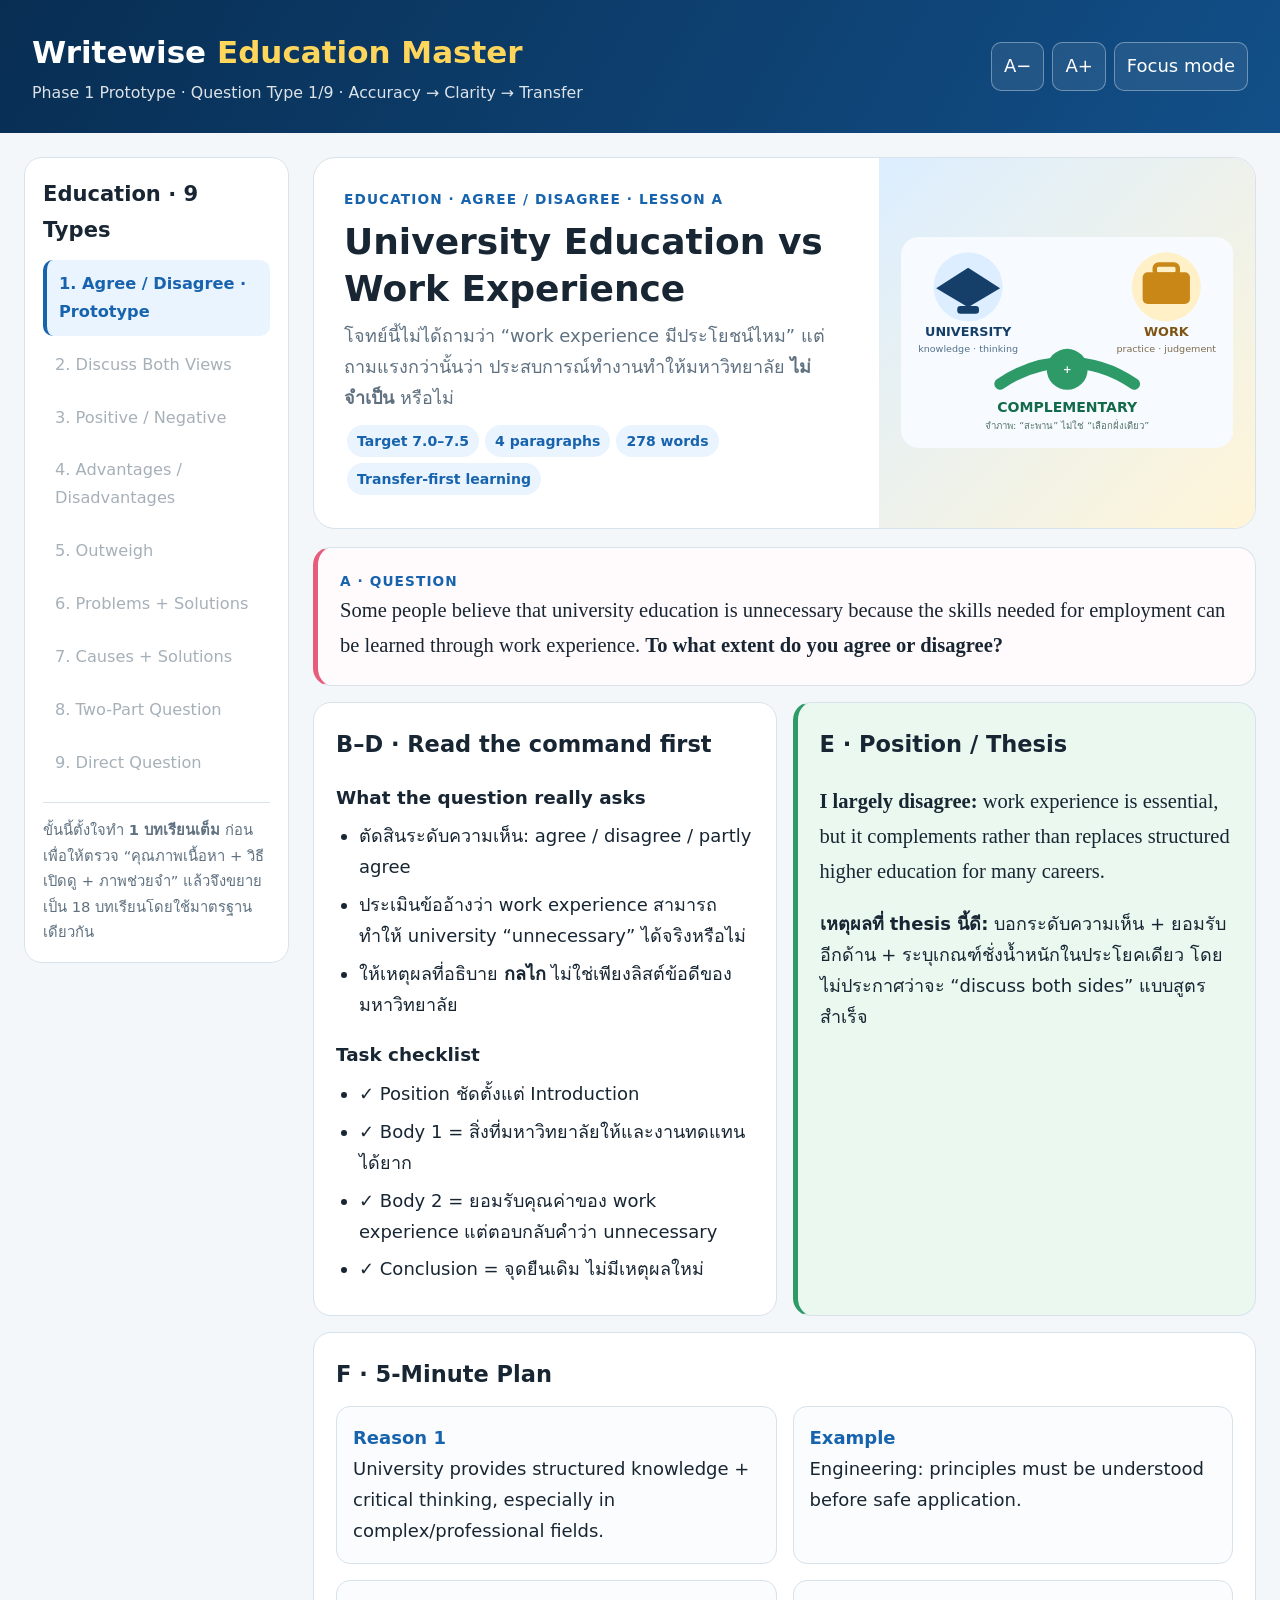
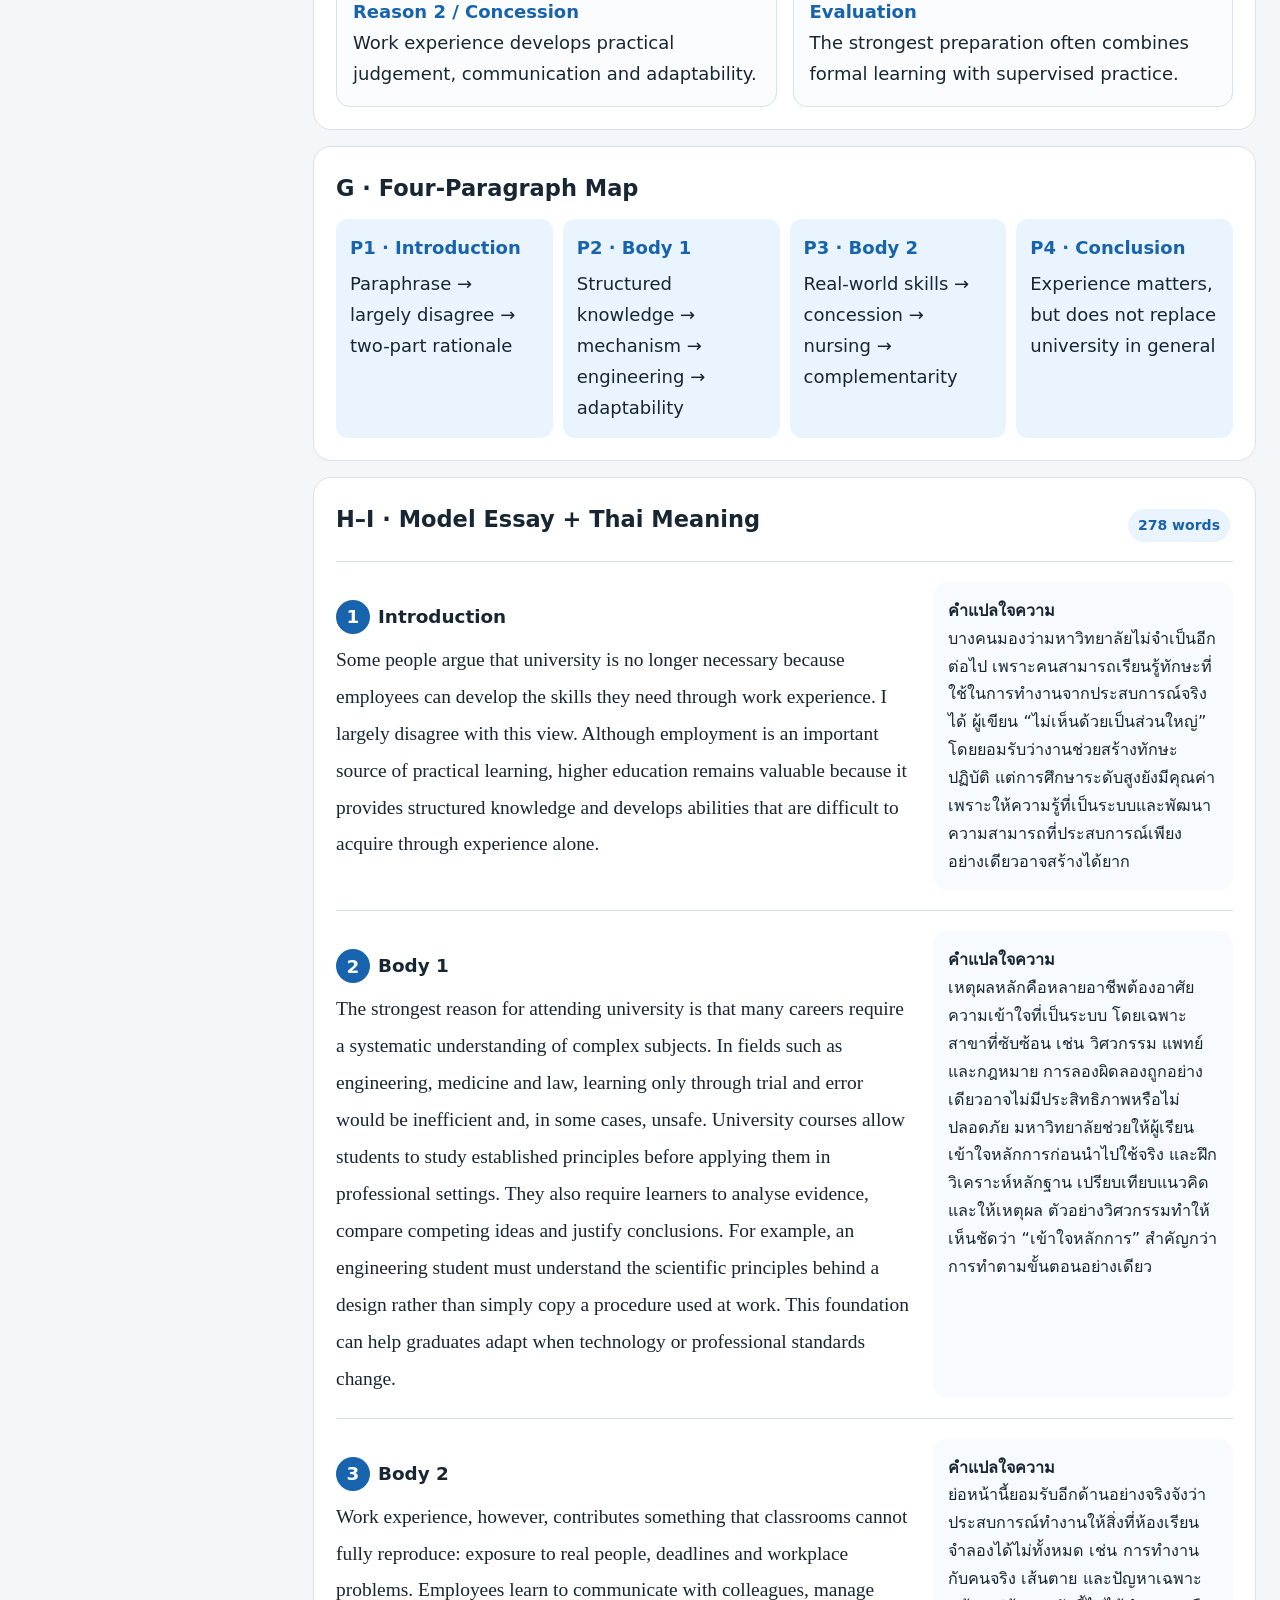
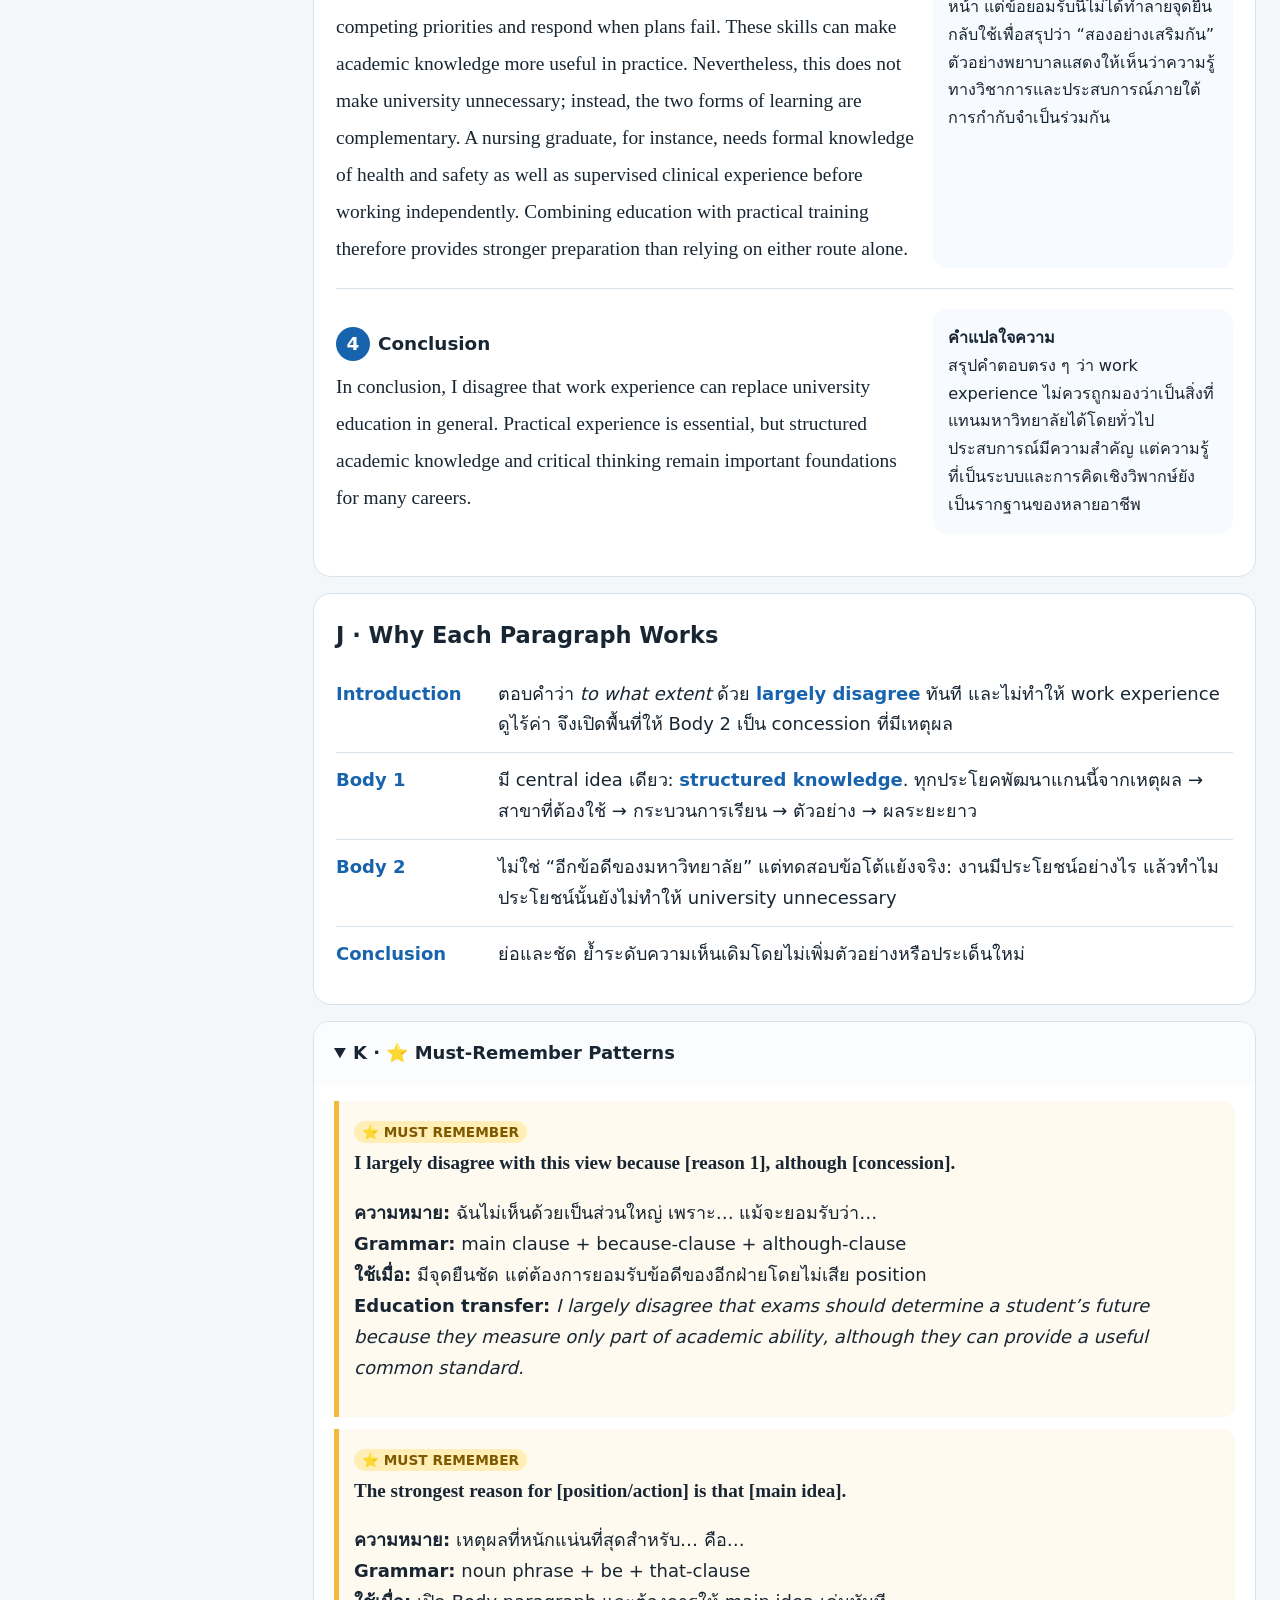
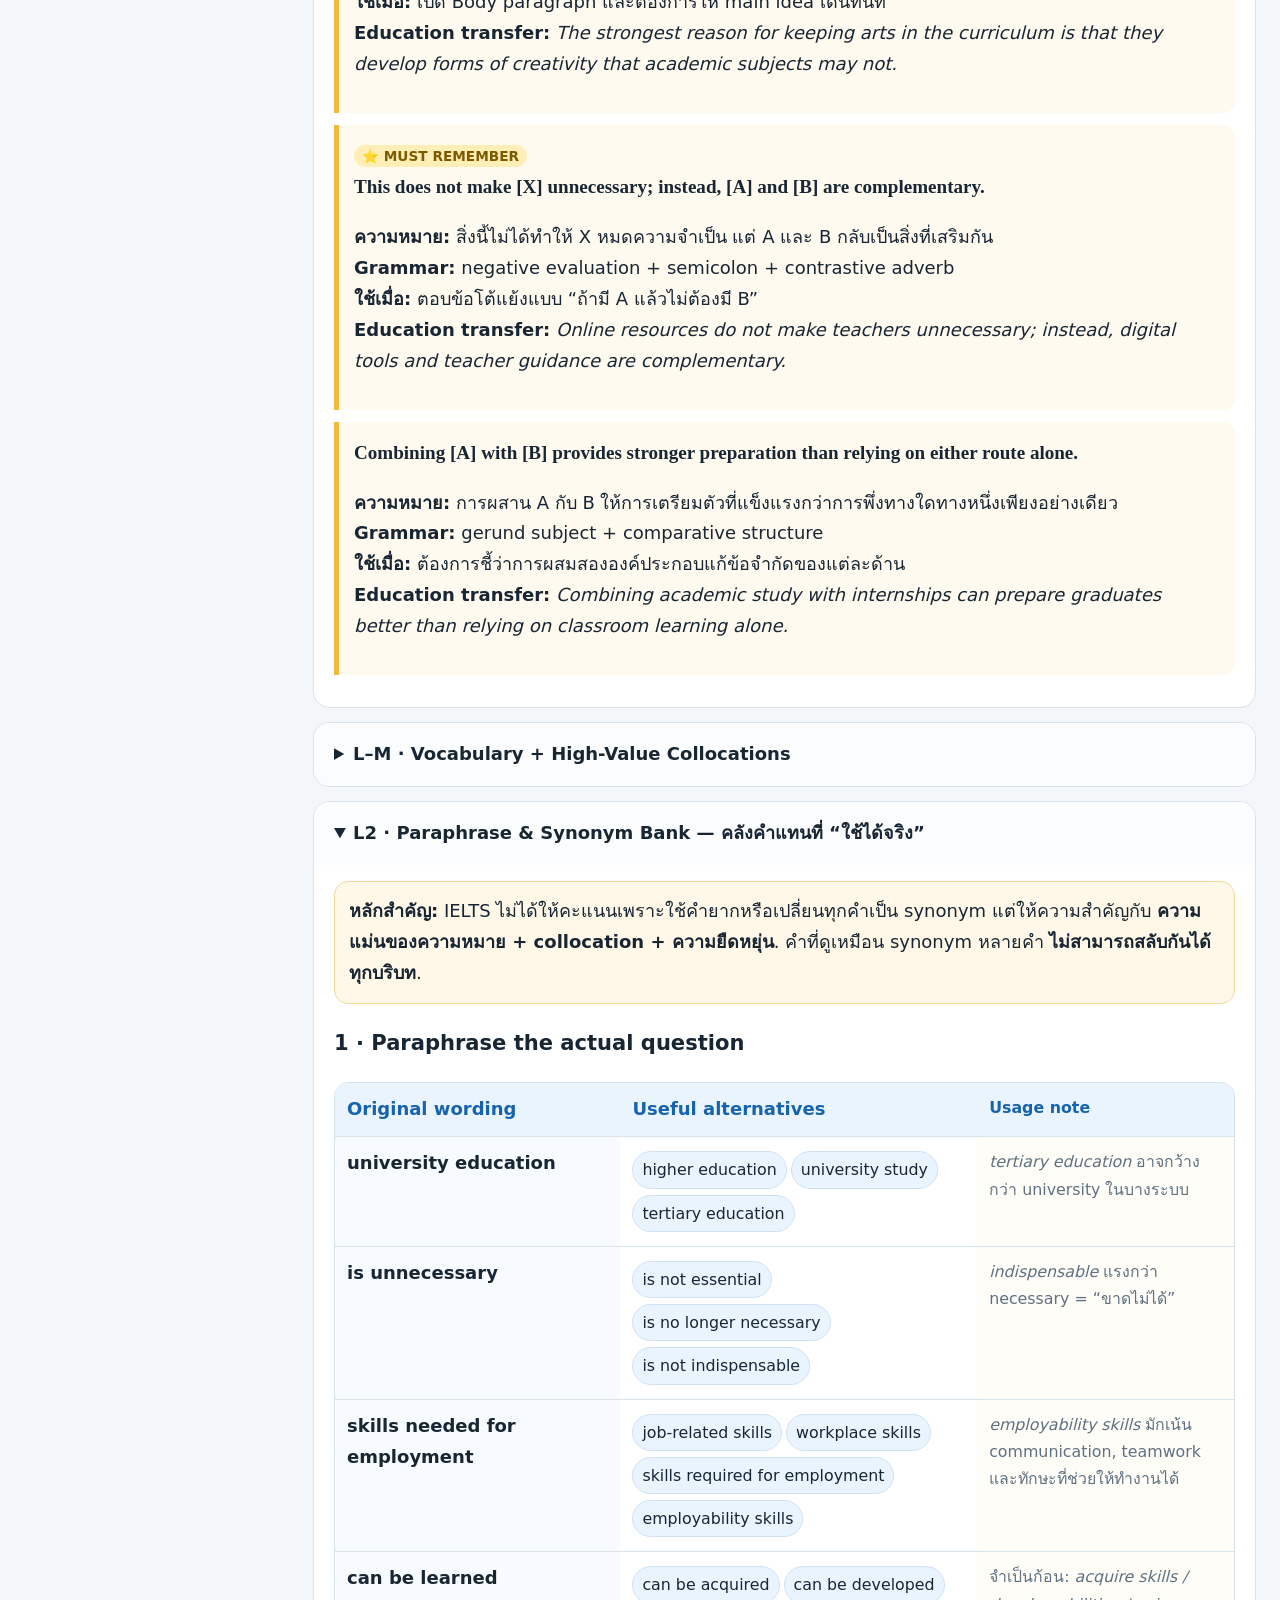
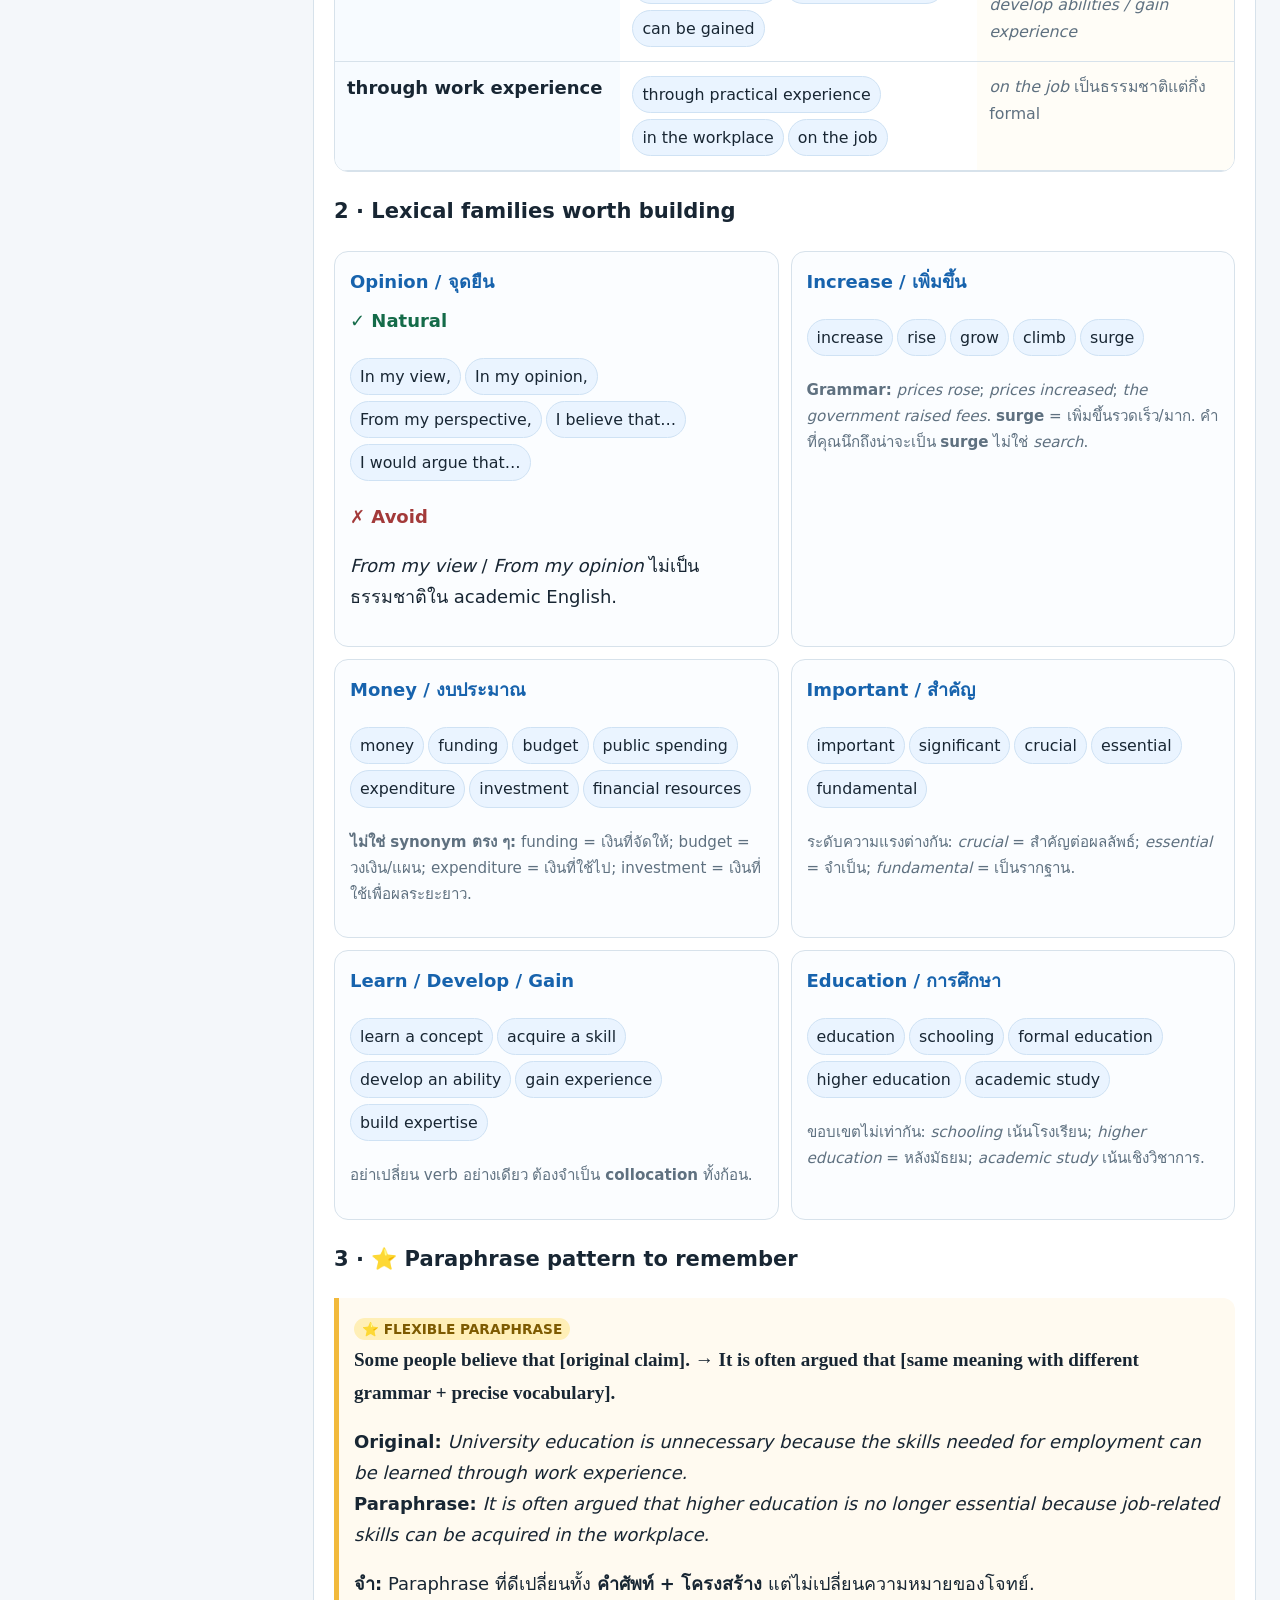
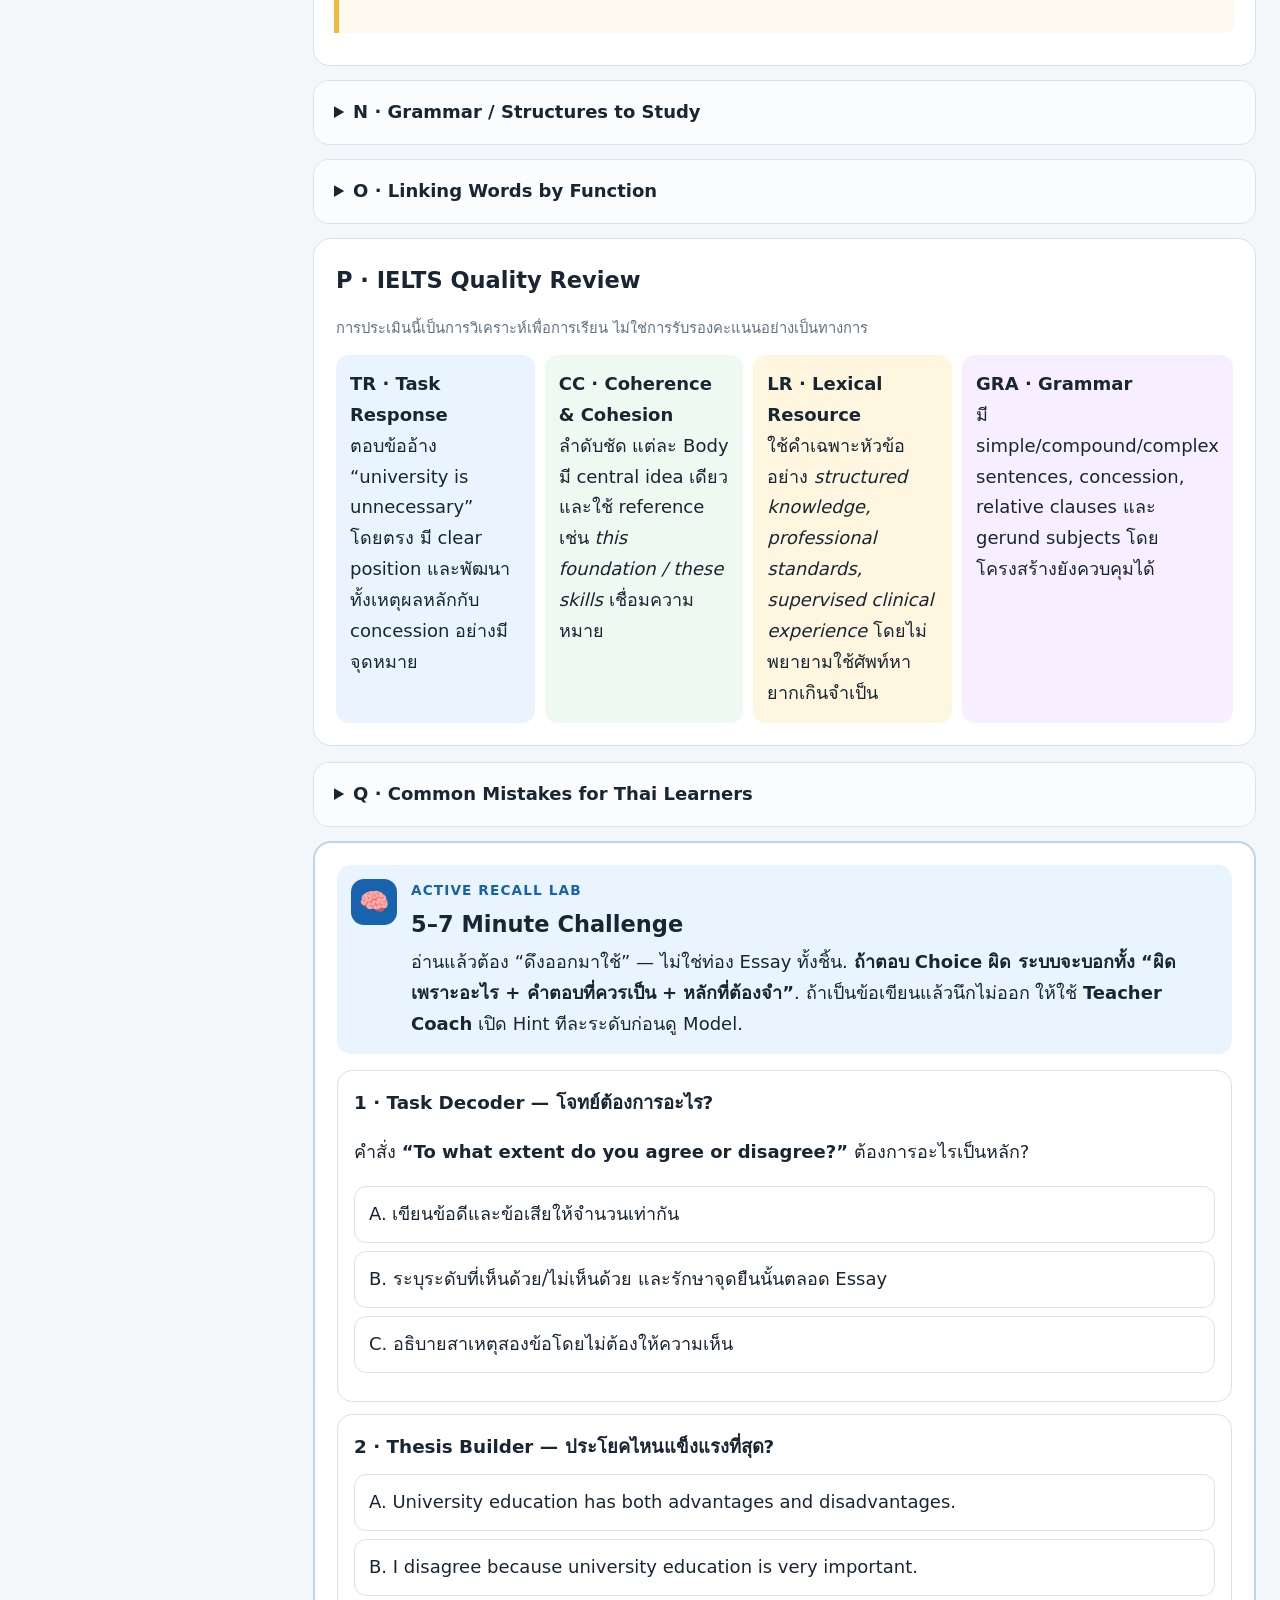
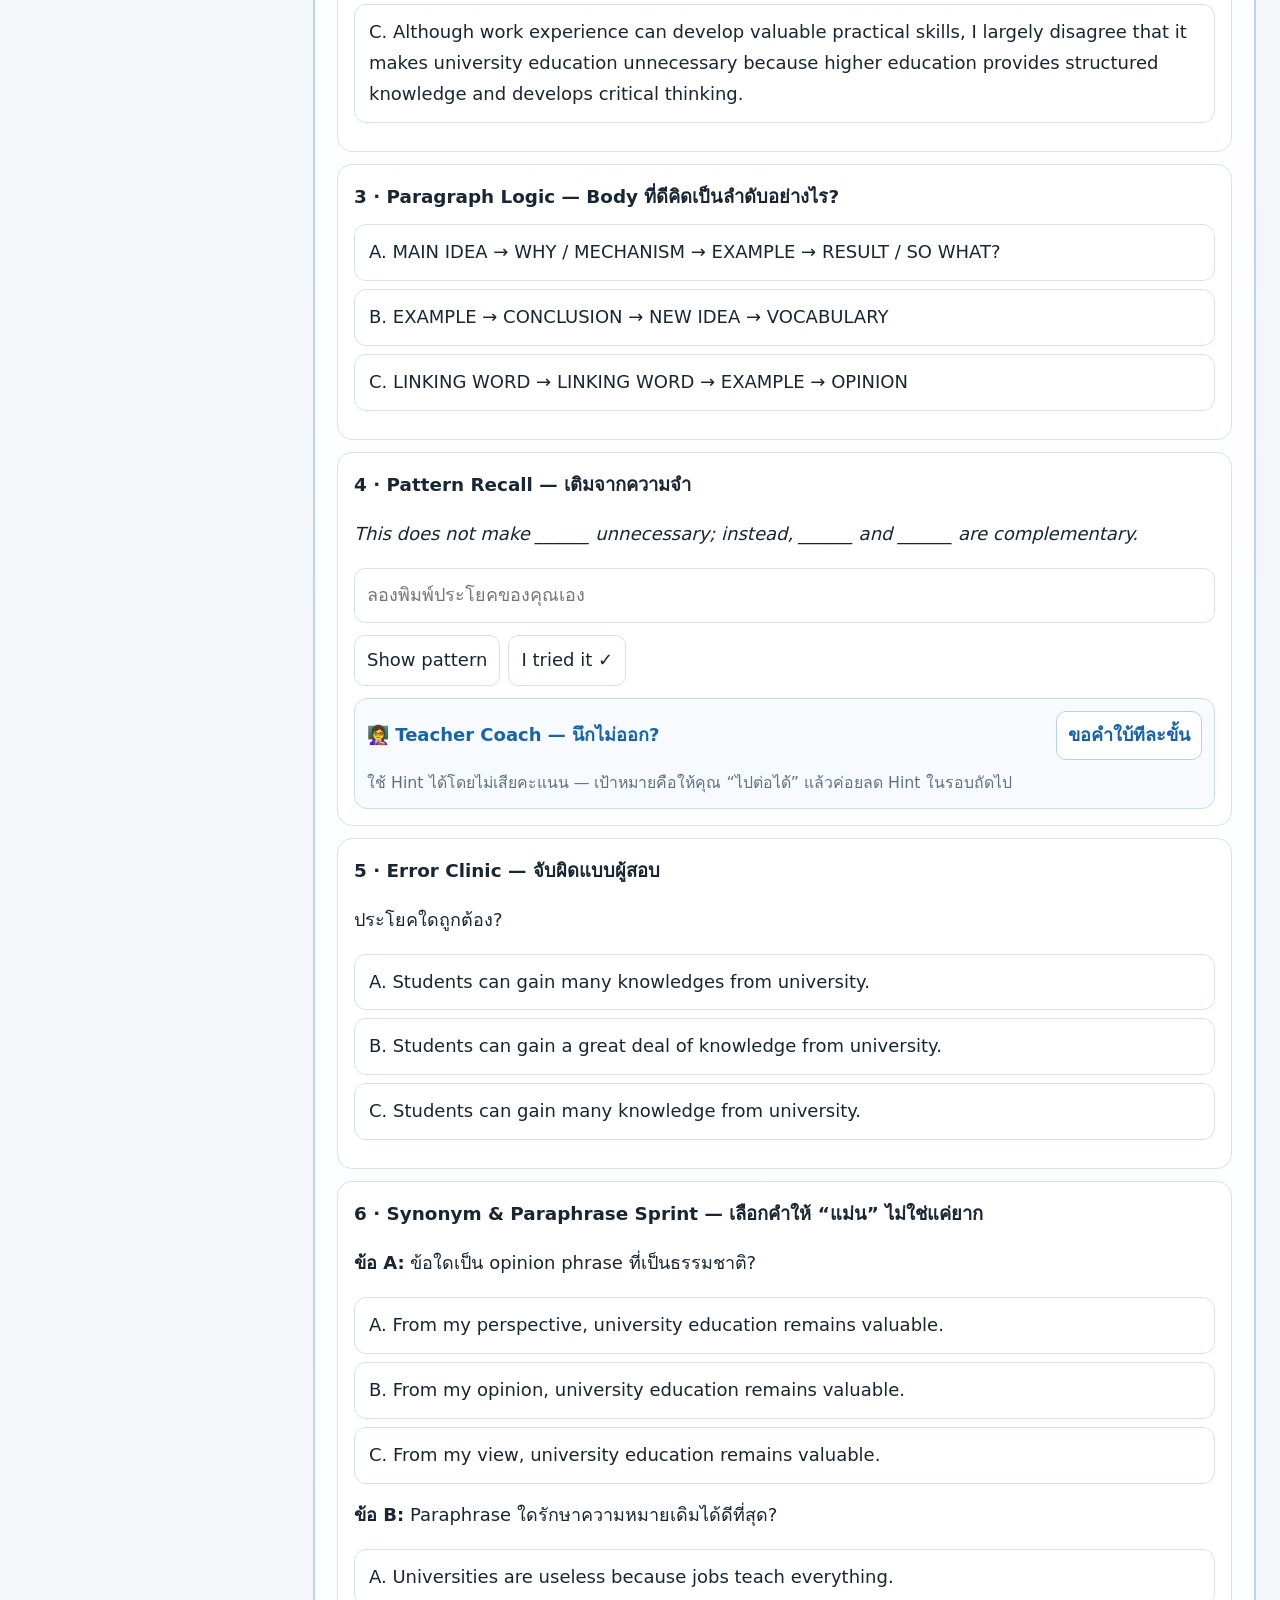
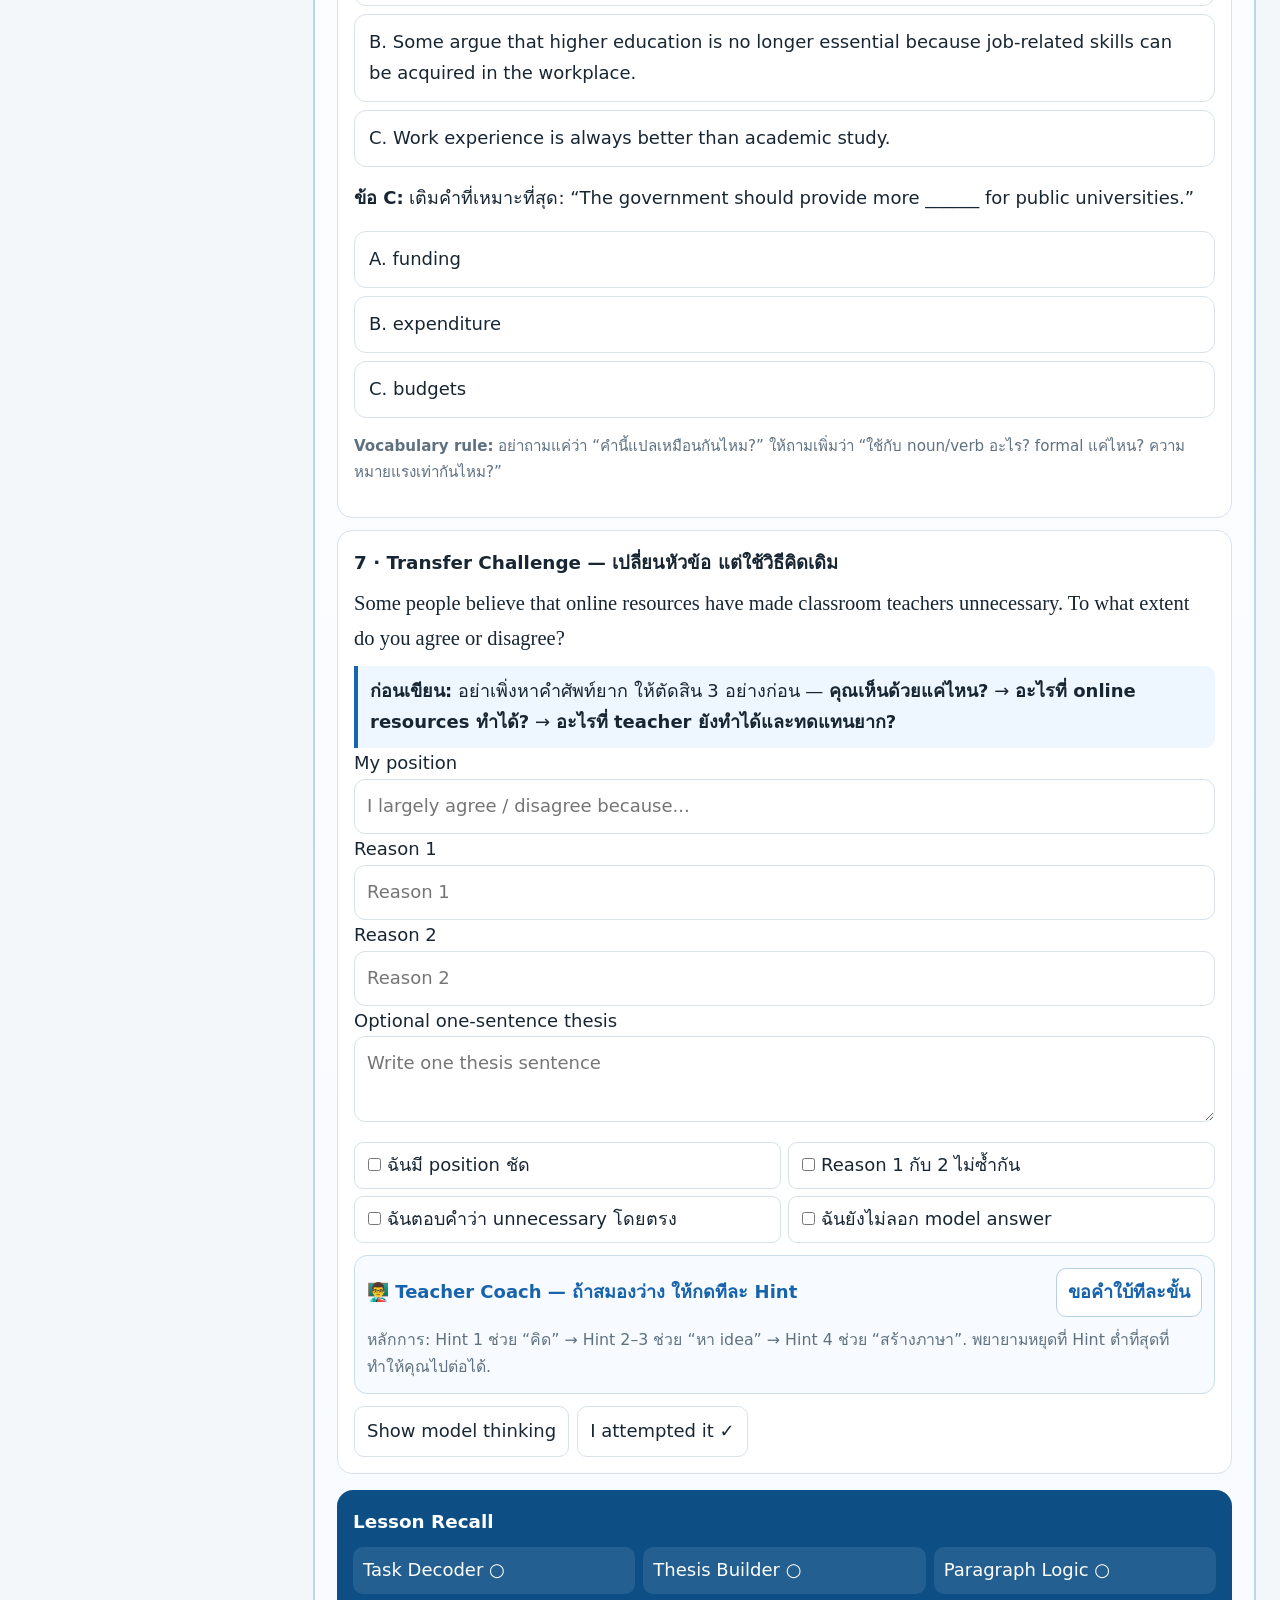
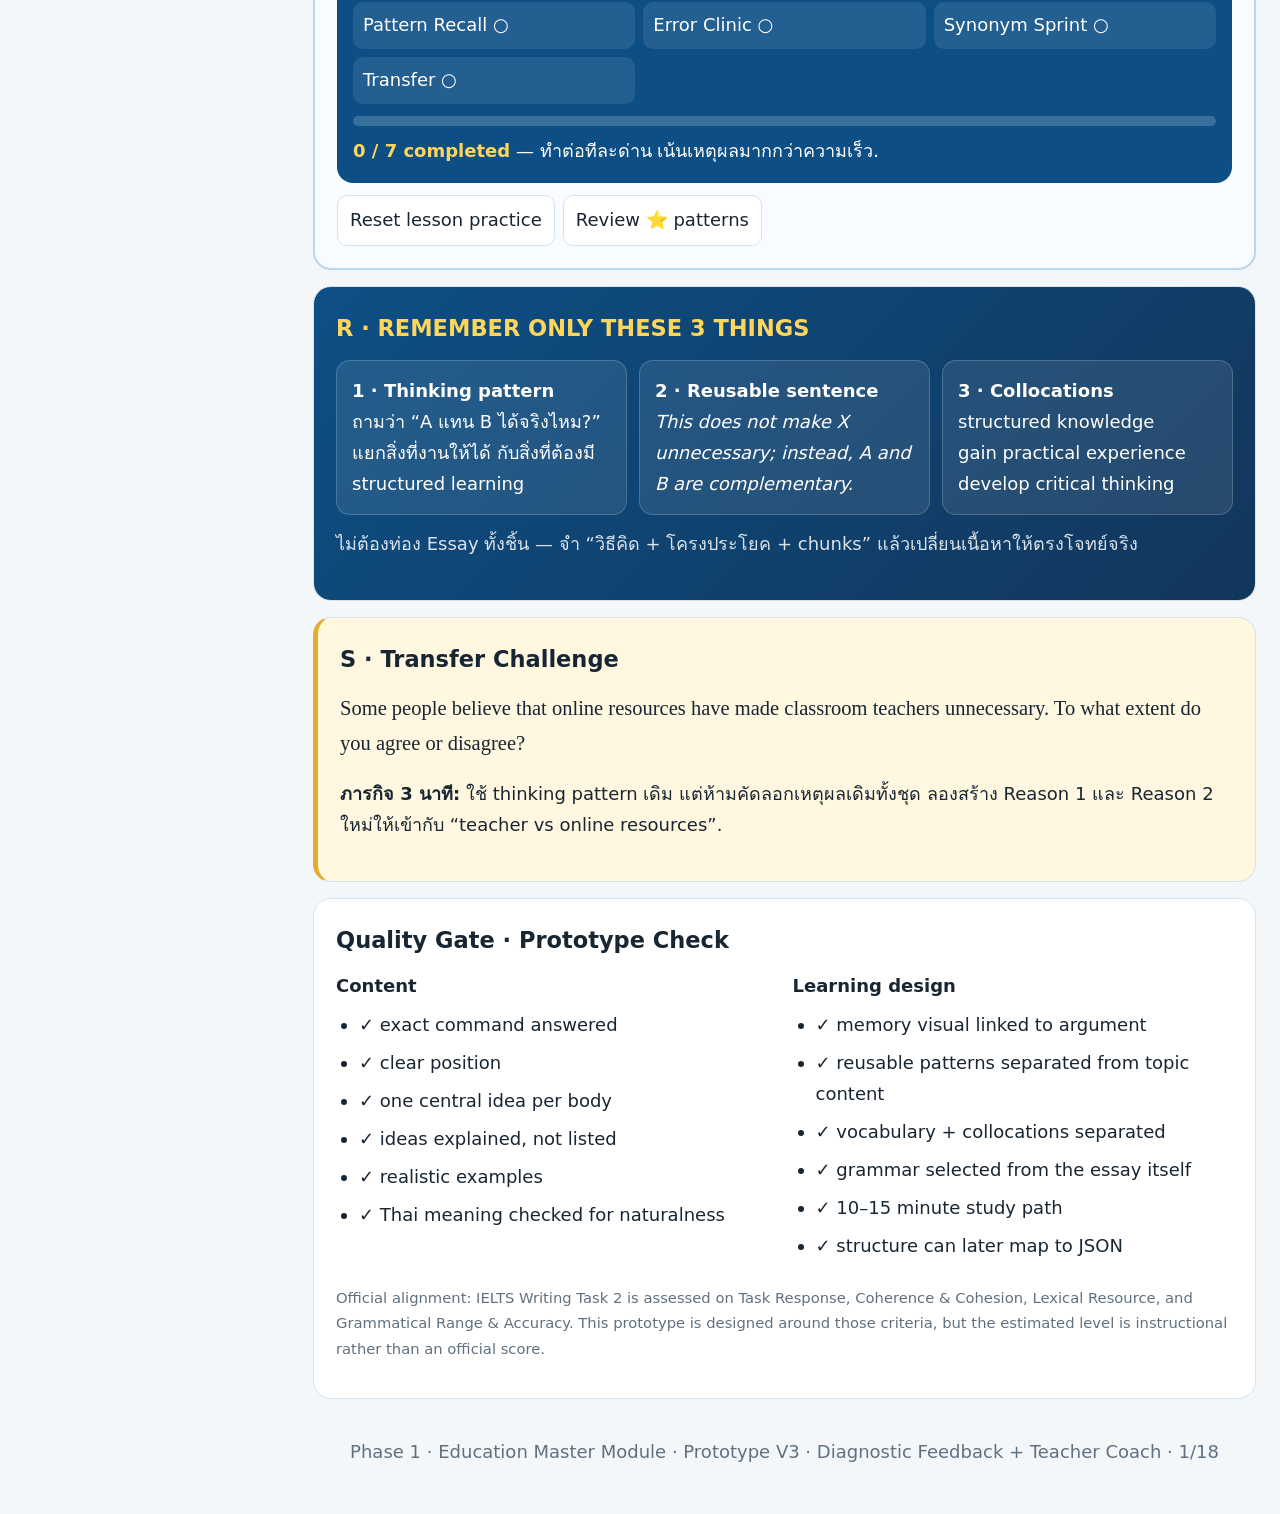
==== education-master.html @ c1ab705a "Deploy Education Master lesson with Teacher Coach and active recall" ====
<!doctype html>
<html lang="th">
<head>
<meta charset="utf-8">
<meta name="viewport" content="width=device-width,initial-scale=1,viewport-fit=cover">
<title>Writewise — Education Master Module · Phase 1</title>
<style>
:root{--navy:#0b3157;--blue:#1763ad;--sky:#eaf4ff;--pink:#fff0f4;--green:#eaf8f0;--gold:#fff7df;--ink:#182633;--muted:#5f7180;--line:#d7e2eb;--bg:#f4f7fa;--white:#fff;--size:18px}
*{box-sizing:border-box}html{scroll-behavior:smooth}body{margin:0;background:var(--bg);color:var(--ink);font-family:Tahoma,"Leelawadee UI","Noto Sans Thai",system-ui,sans-serif;font-size:var(--size);line-height:1.72}button{font:inherit}a{color:var(--blue)}.top{background:linear-gradient(120deg,#082e53,#124f88);color:white;padding:26px 32px}.topin{max-width:1480px;margin:auto;display:flex;gap:24px;align-items:center;justify-content:space-between}.brand{font-size:31px;font-weight:800}.brand span{color:#ffd65c}.sub{opacity:.86;font-size:.88em}.controls{display:flex;gap:8px;flex-wrap:wrap}.controls button{border:1px solid rgba(255,255,255,.35);background:rgba(255,255,255,.08);color:white;border-radius:10px;padding:8px 12px}.shell{max-width:1480px;margin:auto;display:grid;grid-template-columns:265px minmax(0,1fr);gap:24px;padding:24px}.side{position:sticky;top:16px;align-self:start;background:white;border:1px solid var(--line);border-radius:18px;padding:18px}.side h3{margin:0 0 12px}.type{padding:10px 12px;border-radius:10px;margin:5px 0;color:var(--muted);font-size:.9em}.type.active{background:var(--sky);color:var(--blue);font-weight:800;border-left:4px solid var(--blue)}.type.locked{opacity:.55}.side .note{margin-top:16px;padding-top:14px;border-top:1px solid var(--line);font-size:.82em;color:var(--muted)}main{min-width:0}.hero{background:white;border:1px solid var(--line);border-radius:22px;overflow:hidden;margin-bottom:18px}.hero-grid{display:grid;grid-template-columns:1.2fr .8fr}.hero-copy{padding:30px}.eyebrow{font-weight:800;letter-spacing:.08em;color:var(--blue);font-size:.76em;text-transform:uppercase}.hero h1{font-size:2em;line-height:1.3;margin:8px 0}.hero p{margin:8px 0;color:var(--muted)}.memory-visual{background:linear-gradient(135deg,#dceeff,#fff5d8);padding:22px;display:flex;align-items:center;justify-content:center}.card{background:white;border:1px solid var(--line);border-radius:18px;padding:22px;margin-bottom:16px}.card h2{font-size:1.25em;margin:0 0 12px}.card h3{font-size:1.02em;margin:18px 0 8px}.q{border-left:5px solid #e65d7b;background:#fffafb}.question{font-family:Georgia,"Times New Roman",serif;font-size:1.14em;line-height:1.7}.pill{display:inline-block;border-radius:999px;padding:4px 10px;font-size:.78em;font-weight:800;background:var(--sky);color:var(--blue);margin:3px}.grid2{display:grid;grid-template-columns:1fr 1fr;gap:16px}.grid3{display:grid;grid-template-columns:repeat(3,1fr);gap:12px}.mini{border:1px solid var(--line);border-radius:14px;padding:16px;background:#fbfcfd}.mini strong{color:var(--blue)}ul,ol{padding-left:23px;margin:8px 0}li{margin:7px 0}.thesis{background:var(--green);border-left:5px solid #2d9a68}.map{display:grid;grid-template-columns:repeat(4,1fr);gap:10px}.map div{background:var(--sky);border-radius:12px;padding:14px}.map b{display:block;color:var(--blue);margin-bottom:5px}.essay-head{display:flex;justify-content:space-between;gap:10px;align-items:center;margin-bottom:10px}.essay p{font-family:Georgia,"Times New Roman",serif;font-size:1.08em;line-height:1.9;margin:0}.para{display:grid;grid-template-columns:minmax(0,1.45fr) minmax(280px,.75fr);gap:18px;padding:20px 0;border-top:1px solid var(--line)}.para:first-of-type{border-top:0}.para .th{background:#f7fbff;border-radius:14px;padding:15px;font-size:.9em}.num{display:inline-grid;place-items:center;width:34px;height:34px;border-radius:50%;background:var(--blue);color:white;font-weight:800;margin-right:8px}.analysis-row{display:grid;grid-template-columns:150px 1fr;gap:12px;padding:12px 0;border-top:1px solid var(--line)}.analysis-row:first-of-type{border-top:0}.analysis-row b{color:var(--blue)}details{background:white;border:1px solid var(--line);border-radius:16px;margin:14px 0;overflow:hidden}summary{cursor:pointer;font-weight:800;padding:16px 20px;background:#fbfcfd}details .inside{padding:4px 20px 20px}.star{border-left:5px solid #f2b93b;background:#fffaf0;padding:15px;border-radius:0 12px 12px 0;margin:12px 0}.star .p{font-family:Georgia,"Times New Roman",serif;font-size:1.06em;font-weight:700}.tag{font-size:.76em;font-weight:800;color:#7d5a00;background:#ffefb7;border-radius:999px;padding:3px 8px}.tablewrap{overflow:auto}.tbl{width:100%;border-collapse:collapse;min-width:800px}.tbl th,.tbl td{text-align:left;vertical-align:top;padding:10px;border-bottom:1px solid var(--line)}.tbl th{background:#f4f8fb;color:var(--blue)}.collos{display:flex;gap:8px;flex-wrap:wrap}.collo{background:var(--green);border:1px solid #cce9d8;border-radius:999px;padding:7px 11px;font-weight:700}.func{display:grid;grid-template-columns:130px 1fr;gap:8px;padding:8px 0;border-bottom:1px solid var(--line)}.rubric{display:grid;grid-template-columns:repeat(4,1fr);gap:10px}.rubric div{border-radius:13px;padding:14px}.rubric div:nth-child(1){background:#eaf4ff}.rubric div:nth-child(2){background:#eef9f1}.rubric div:nth-child(3){background:#fff6df}.rubric div:nth-child(4){background:#f7efff}.wrong{background:#fff2f2;border-left:4px solid #d95656;padding:10px 12px;border-radius:0 10px 10px 0;margin:8px 0}.right{color:#146b49;font-weight:700}.memory{background:linear-gradient(135deg,#0d4f85,#12365b);color:white}.memory h2{color:#ffd65c}.memory .grid3>div{background:rgba(255,255,255,.09);border:1px solid rgba(255,255,255,.18);border-radius:14px;padding:15px}.transfer{background:#fff7df;border-left:5px solid #e3ad2d}.source{font-size:.82em;color:var(--muted)}.footer{text-align:center;color:var(--muted);padding:22px}.focus .secondary{display:none}.focus .para{grid-template-columns:1fr}.focus .para .th{display:none}@media(max-width:1000px){.shell{grid-template-columns:1fr}.side{position:static}.side-types{display:flex;overflow:auto}.type{min-width:max-content}.hero-grid,.grid2,.grid3,.rubric{grid-template-columns:1fr}.map{grid-template-columns:1fr 1fr}.para{grid-template-columns:1fr}.hero-copy{padding:22px}}@media(max-width:600px){body{font-size:16px}.shell{padding:12px}.top{padding:18px 14px}.topin{display:block}.controls{margin-top:12px}.hero h1{font-size:1.55em}.memory-visual{min-height:250px}.map{grid-template-columns:1fr}.analysis-row{grid-template-columns:1fr}.card{padding:17px}}
@media print{.top,.side,.controls{display:none}.shell{display:block;padding:0}.card,.hero,details{break-inside:avoid}body{background:white}.inside{display:block!important}}

/* v2: lexical flexibility + active recall */
.lex-note{background:#fff8e8;border:1px solid #f0d99b;border-radius:14px;padding:14px;margin:12px 0}
.syn-grid{display:grid;grid-template-columns:repeat(2,minmax(0,1fr));gap:12px}
.syn-card{border:1px solid var(--line);border-radius:14px;padding:15px;background:#fbfdff}
.syn-card h4{margin:0 0 8px;color:var(--blue)}
.syn-chip{display:inline-block;margin:3px 4px 3px 0;padding:4px 9px;border-radius:999px;background:var(--sky);border:1px solid #cfe2f4;font-size:.88em}
.safe{color:#146b49;font-weight:800}.avoid{color:#a33a3a;font-weight:800}.micro{font-size:.84em;color:var(--muted)}
.paraphrase-map{display:grid;grid-template-columns:1fr 1.25fr .9fr;border:1px solid var(--line);border-radius:14px;overflow:hidden}
.paraphrase-map>div{padding:11px 12px;border-bottom:1px solid var(--line)}
.paraphrase-map>div:nth-child(3n+1){font-weight:800;background:#f7fbff}
.paraphrase-map>div:nth-child(3n){font-size:.88em;color:var(--muted);background:#fffdf7}
.paraphrase-map .head{background:#eaf4ff!important;color:var(--blue)!important;font-weight:800!important}
.lab{background:linear-gradient(180deg,#fff,#f8fbff);border:2px solid #b9d6ee}
.lab-intro{display:flex;gap:14px;align-items:flex-start;background:#eaf4ff;border-radius:14px;padding:14px;margin-bottom:16px}
.lab-icon{width:46px;height:46px;display:grid;place-items:center;border-radius:13px;background:var(--blue);color:white;font-size:1.35em;flex:none}
.challenge{border:1px solid var(--line);border-radius:15px;padding:16px;margin:12px 0;background:white}
.challenge h3{margin:0 0 8px}.options{display:grid;gap:8px;margin:12px 0}
.opt{display:block;width:100%;text-align:left;border:1px solid var(--line);background:#fff;border-radius:12px;padding:12px 14px;color:var(--ink);cursor:pointer}
.opt.correct{background:#eaf8f0;border-color:#75bd95}.opt.wrong{background:#fff1f1;border-color:#df8a8a}
.feedback{display:none;margin-top:10px;padding:11px 13px;border-radius:11px;background:#f3f7fa}.feedback.show{display:block}
.reveal{border:1px solid var(--line);background:#f7fbff;color:var(--blue);border-radius:10px;padding:8px 12px;cursor:pointer}
.short-input,.short-area{width:100%;border:1px solid var(--line);border-radius:11px;padding:11px 12px;font:inherit;background:white;color:var(--ink)}
.short-area{min-height:82px;resize:vertical}.lab-actions{display:flex;gap:8px;flex-wrap:wrap;margin-top:12px}
.lab-actions button{border:1px solid var(--line);border-radius:10px;background:white;color:var(--ink);padding:9px 12px;cursor:pointer}
.score{background:#0d4f85;color:white;border-radius:16px;padding:16px;margin-top:16px}.score strong{color:#ffd65c}
.score-grid{display:grid;grid-template-columns:repeat(3,1fr);gap:8px;margin-top:10px}.score-grid div{background:rgba(255,255,255,.09);border-radius:10px;padding:8px 10px}
.progressbar{height:10px;border-radius:999px;background:rgba(255,255,255,.18);overflow:hidden;margin-top:12px}.progressbar i{display:block;height:100%;width:0;background:#ffd65c}
@media(max-width:800px){.syn-grid{grid-template-columns:1fr}.paraphrase-map{grid-template-columns:1fr}.paraphrase-map .head{display:none}.score-grid{grid-template-columns:1fr 1fr}.opt{min-height:48px}}


/* v3: diagnostic feedback + teacher coach */
.feedback-title{font-weight:800;margin-bottom:5px}.feedback.correct-fb{background:#eaf8f0;border:1px solid #9fd0b4}.feedback.wrong-fb{background:#fff5e8;border:1px solid #e8c27b}.feedback .correct-answer{margin-top:8px;padding:9px 11px;border-radius:9px;background:#eef8f2;color:#135f42}.feedback .teach-point{margin-top:8px;padding-top:8px;border-top:1px dashed #c9d6df}.coach{margin-top:12px;border:1px solid #cbddeb;border-radius:13px;background:#f7fbff;padding:12px}.coach-head{display:flex;align-items:center;justify-content:space-between;gap:10px}.coach-head b{color:var(--blue)}.coach-btn{border:1px solid #b8d0e4;background:#fff;color:var(--blue);border-radius:10px;padding:8px 11px;cursor:pointer;font-weight:700}.hint-stack{margin-top:9px}.hint{display:none;border-left:4px solid #e0aa32;background:#fff9e8;padding:9px 11px;margin-top:7px;border-radius:0 9px 9px 0}.hint.show{display:block}.hint small{color:var(--muted)}.attempt-check{margin-top:9px;font-size:.88em;color:var(--muted)}.teacher-note{background:#eef6ff;border-left:4px solid var(--blue);padding:10px 12px;border-radius:0 10px 10px 0;margin-top:10px}.open-checklist{display:grid;grid-template-columns:repeat(2,1fr);gap:7px;margin-top:10px}.open-checklist label{background:#fff;border:1px solid var(--line);border-radius:9px;padding:7px 9px}.open-checklist input{margin-right:6px}@media(max-width:800px){.open-checklist{grid-template-columns:1fr}.coach-head{align-items:flex-start;flex-direction:column}}
</style>
</head>
<body>
<header class="top"><div class="topin"><div><div class="brand">Writewise <span>Education Master</span></div><div class="sub">Phase 1 Prototype · Question Type 1/9 · Accuracy → Clarity → Transfer</div></div><div class="controls"><button id="smaller">A−</button><button id="larger">A+</button><button id="focus">Focus mode</button></div></div></header>
<div class="shell">
<aside class="side"><h3>Education · 9 Types</h3><div class="side-types"><div class="type active">1. Agree / Disagree · Prototype</div><div class="type locked">2. Discuss Both Views</div><div class="type locked">3. Positive / Negative</div><div class="type locked">4. Advantages / Disadvantages</div><div class="type locked">5. Outweigh</div><div class="type locked">6. Problems + Solutions</div><div class="type locked">7. Causes + Solutions</div><div class="type locked">8. Two-Part Question</div><div class="type locked">9. Direct Question</div></div><div class="note">ขั้นนี้ตั้งใจทำ <b>1 บทเรียนเต็ม</b> ก่อน เพื่อให้ตรวจ “คุณภาพเนื้อหา + วิธีเปิดดู + ภาพช่วยจำ” แล้วจึงขยายเป็น 18 บทเรียนโดยใช้มาตรฐานเดียวกัน</div></aside>
<main id="main">
<section class="hero"><div class="hero-grid"><div class="hero-copy"><div class="eyebrow">Education · Agree / Disagree · Lesson A</div><h1>University Education vs Work Experience</h1><p>โจทย์นี้ไม่ได้ถามว่า “work experience มีประโยชน์ไหม” แต่ถามแรงกว่านั้นว่า ประสบการณ์ทำงานทำให้มหาวิทยาลัย <b>ไม่จำเป็น</b> หรือไม่</p><span class="pill">Target 7.0–7.5</span><span class="pill">4 paragraphs</span><span class="pill">278 words</span><span class="pill">Transfer-first learning</span></div><div class="memory-visual">
<svg viewBox="0 0 520 330" width="100%" role="img" aria-label="Memory image: university knowledge and work experience connected by a bridge">
<rect width="520" height="330" rx="28" fill="#f7fbff"/><circle cx="105" cy="78" r="54" fill="#dceeff"/><path d="M55 80 L105 48 L155 80 L105 110 Z" fill="#153f69"/><rect x="88" y="108" width="34" height="12" rx="5" fill="#153f69"/><text x="105" y="155" text-anchor="middle" font-size="20" font-weight="700" fill="#153f69">UNIVERSITY</text><text x="105" y="180" text-anchor="middle" font-size="15" fill="#52708a">knowledge · thinking</text>
<circle cx="415" cy="78" r="54" fill="#fff0c8"/><rect x="378" y="55" width="74" height="50" rx="8" fill="#c98718"/><rect x="397" y="43" width="36" height="16" rx="6" fill="none" stroke="#c98718" stroke-width="7"/><text x="415" y="155" text-anchor="middle" font-size="20" font-weight="700" fill="#7d5512">WORK</text><text x="415" y="180" text-anchor="middle" font-size="15" fill="#7d6b4e">practice · judgement</text>
<path d="M155 230 C220 185 300 185 365 230" fill="none" stroke="#2d9a68" stroke-width="18" stroke-linecap="round"/><circle cx="260" cy="207" r="32" fill="#2d9a68"/><text x="260" y="213" text-anchor="middle" font-size="16" font-weight="800" fill="white">+</text><text x="260" y="274" text-anchor="middle" font-size="22" font-weight="800" fill="#146b49">COMPLEMENTARY</text><text x="260" y="300" text-anchor="middle" font-size="15" fill="#557468">จำภาพ: “สะพาน” ไม่ใช่ “เลือกฝั่งเดียว”</text>
</svg></div></div></section>
<section class="card q"><div class="eyebrow">A · Question</div><div class="question">Some people believe that university education is unnecessary because the skills needed for employment can be learned through work experience. <b>To what extent do you agree or disagree?</b></div></section>

<section class="grid2">
<div class="card"><h2>B–D · Read the command first</h2><h3>What the question really asks</h3><ul><li>ตัดสินระดับความเห็น: agree / disagree / partly agree</li><li>ประเมินข้ออ้างว่า work experience สามารถทำให้ university “unnecessary” ได้จริงหรือไม่</li><li>ให้เหตุผลที่อธิบาย <b>กลไก</b> ไม่ใช่เพียงลิสต์ข้อดีของมหาวิทยาลัย</li></ul><h3>Task checklist</h3><ul><li>✓ Position ชัดตั้งแต่ Introduction</li><li>✓ Body 1 = สิ่งที่มหาวิทยาลัยให้และงานทดแทนได้ยาก</li><li>✓ Body 2 = ยอมรับคุณค่าของ work experience แต่ตอบกลับคำว่า unnecessary</li><li>✓ Conclusion = จุดยืนเดิม ไม่มีเหตุผลใหม่</li></ul></div>
<div class="card thesis"><h2>E · Position / Thesis</h2><p class="question"><b>I largely disagree:</b> work experience is essential, but it complements rather than replaces structured higher education for many careers.</p><p><b>เหตุผลที่ thesis นี้ดี:</b> บอกระดับความเห็น + ยอมรับอีกด้าน + ระบุเกณฑ์ชั่งน้ำหนักในประโยคเดียว โดยไม่ประกาศว่าจะ “discuss both sides” แบบสูตรสำเร็จ</p></div>
</section>

<section class="card"><h2>F · 5-Minute Plan</h2><div class="grid2"><div class="mini"><strong>Reason 1</strong><br>University provides structured knowledge + critical thinking, especially in complex/professional fields.</div><div class="mini"><strong>Example</strong><br>Engineering: principles must be understood before safe application.</div><div class="mini"><strong>Reason 2 / Concession</strong><br>Work experience develops practical judgement, communication and adaptability.</div><div class="mini"><strong>Evaluation</strong><br>The strongest preparation often combines formal learning with supervised practice.</div></div></section>

<section class="card"><h2>G · Four-Paragraph Map</h2><div class="map"><div><b>P1 · Introduction</b>Paraphrase → largely disagree → two-part rationale</div><div><b>P2 · Body 1</b>Structured knowledge → mechanism → engineering → adaptability</div><div><b>P3 · Body 2</b>Real-world skills → concession → nursing → complementarity</div><div><b>P4 · Conclusion</b>Experience matters, but does not replace university in general</div></div></section>

<section class="card essay"><div class="essay-head"><h2>H–I · Model Essay + Thai Meaning</h2><span class="pill">278 words</span></div>
<div class="para"><div><h3><span class="num">1</span>Introduction</h3><p>Some people argue that university is no longer necessary because employees can develop the skills they need through work experience. I largely disagree with this view. Although employment is an important source of practical learning, higher education remains valuable because it provides structured knowledge and develops abilities that are difficult to acquire through experience alone.</p></div><div class="th"><b>คำแปลใจความ</b><br>บางคนมองว่ามหาวิทยาลัยไม่จำเป็นอีกต่อไป เพราะคนสามารถเรียนรู้ทักษะที่ใช้ในการทำงานจากประสบการณ์จริงได้ ผู้เขียน “ไม่เห็นด้วยเป็นส่วนใหญ่” โดยยอมรับว่างานช่วยสร้างทักษะปฏิบัติ แต่การศึกษาระดับสูงยังมีคุณค่าเพราะให้ความรู้ที่เป็นระบบและพัฒนาความสามารถที่ประสบการณ์เพียงอย่างเดียวอาจสร้างได้ยาก</div></div>
<div class="para"><div><h3><span class="num">2</span>Body 1</h3><p>The strongest reason for attending university is that many careers require a systematic understanding of complex subjects. In fields such as engineering, medicine and law, learning only through trial and error would be inefficient and, in some cases, unsafe. University courses allow students to study established principles before applying them in professional settings. They also require learners to analyse evidence, compare competing ideas and justify conclusions. For example, an engineering student must understand the scientific principles behind a design rather than simply copy a procedure used at work. This foundation can help graduates adapt when technology or professional standards change.</p></div><div class="th"><b>คำแปลใจความ</b><br>เหตุผลหลักคือหลายอาชีพต้องอาศัยความเข้าใจที่เป็นระบบ โดยเฉพาะสาขาที่ซับซ้อน เช่น วิศวกรรม แพทย์ และกฎหมาย การลองผิดลองถูกอย่างเดียวอาจไม่มีประสิทธิภาพหรือไม่ปลอดภัย มหาวิทยาลัยช่วยให้ผู้เรียนเข้าใจหลักการก่อนนำไปใช้จริง และฝึกวิเคราะห์หลักฐาน เปรียบเทียบแนวคิด และให้เหตุผล ตัวอย่างวิศวกรรมทำให้เห็นชัดว่า “เข้าใจหลักการ” สำคัญกว่าการทำตามขั้นตอนอย่างเดียว</div></div>
<div class="para"><div><h3><span class="num">3</span>Body 2</h3><p>Work experience, however, contributes something that classrooms cannot fully reproduce: exposure to real people, deadlines and workplace problems. Employees learn to communicate with colleagues, manage competing priorities and respond when plans fail. These skills can make academic knowledge more useful in practice. Nevertheless, this does not make university unnecessary; instead, the two forms of learning are complementary. A nursing graduate, for instance, needs formal knowledge of health and safety as well as supervised clinical experience before working independently. Combining education with practical training therefore provides stronger preparation than relying on either route alone.</p></div><div class="th"><b>คำแปลใจความ</b><br>ย่อหน้านี้ยอมรับอีกด้านอย่างจริงจังว่า ประสบการณ์ทำงานให้สิ่งที่ห้องเรียนจำลองได้ไม่ทั้งหมด เช่น การทำงานกับคนจริง เส้นตาย และปัญหาเฉพาะหน้า แต่ข้อยอมรับนี้ไม่ได้ทำลายจุดยืน กลับใช้เพื่อสรุปว่า “สองอย่างเสริมกัน” ตัวอย่างพยาบาลแสดงให้เห็นว่าความรู้ทางวิชาการและประสบการณ์ภายใต้การกำกับจำเป็นร่วมกัน</div></div>
<div class="para"><div><h3><span class="num">4</span>Conclusion</h3><p>In conclusion, I disagree that work experience can replace university education in general. Practical experience is essential, but structured academic knowledge and critical thinking remain important foundations for many careers.</p></div><div class="th"><b>คำแปลใจความ</b><br>สรุปคำตอบตรง ๆ ว่า work experience ไม่ควรถูกมองว่าเป็นสิ่งที่แทนมหาวิทยาลัยได้โดยทั่วไป ประสบการณ์มีความสำคัญ แต่ความรู้ที่เป็นระบบและการคิดเชิงวิพากษ์ยังเป็นรากฐานของหลายอาชีพ</div></div>
</section>

<section class="card secondary"><h2>J · Why Each Paragraph Works</h2><div class="analysis-row"><b>Introduction</b><div>ตอบคำว่า <i>to what extent</i> ด้วย <b>largely disagree</b> ทันที และไม่ทำให้ work experience ดูไร้ค่า จึงเปิดพื้นที่ให้ Body 2 เป็น concession ที่มีเหตุผล</div></div><div class="analysis-row"><b>Body 1</b><div>มี central idea เดียว: <b>structured knowledge</b>. ทุกประโยคพัฒนาแกนนี้จากเหตุผล → สาขาที่ต้องใช้ → กระบวนการเรียน → ตัวอย่าง → ผลระยะยาว</div></div><div class="analysis-row"><b>Body 2</b><div>ไม่ใช่ “อีกข้อดีของมหาวิทยาลัย” แต่ทดสอบข้อโต้แย้งจริง: งานมีประโยชน์อย่างไร แล้วทำไมประโยชน์นั้นยังไม่ทำให้ university unnecessary</div></div><div class="analysis-row"><b>Conclusion</b><div>ย่อและชัด ย้ำระดับความเห็นเดิมโดยไม่เพิ่มตัวอย่างหรือประเด็นใหม่</div></div></section>
<details open class="secondary"><summary>K · ⭐ Must-Remember Patterns</summary><div class="inside">
<div class="star"><span class="tag">⭐ MUST REMEMBER</span><div class="p">I largely disagree with this view because [reason 1], although [concession].</div><p><b>ความหมาย:</b> ฉันไม่เห็นด้วยเป็นส่วนใหญ่ เพราะ… แม้จะยอมรับว่า…<br><b>Grammar:</b> main clause + because-clause + although-clause<br><b>ใช้เมื่อ:</b> มีจุดยืนชัด แต่ต้องการยอมรับข้อดีของอีกฝ่ายโดยไม่เสีย position<br><b>Education transfer:</b> <i>I largely disagree that exams should determine a student’s future because they measure only part of academic ability, although they can provide a useful common standard.</i></p></div>
<div class="star"><span class="tag">⭐ MUST REMEMBER</span><div class="p">The strongest reason for [position/action] is that [main idea].</div><p><b>ความหมาย:</b> เหตุผลที่หนักแน่นที่สุดสำหรับ… คือ…<br><b>Grammar:</b> noun phrase + be + that-clause<br><b>ใช้เมื่อ:</b> เปิด Body paragraph และต้องการให้ main idea เด่นทันที<br><b>Education transfer:</b> <i>The strongest reason for keeping arts in the curriculum is that they develop forms of creativity that academic subjects may not.</i></p></div>
<div class="star"><span class="tag">⭐ MUST REMEMBER</span><div class="p">This does not make [X] unnecessary; instead, [A] and [B] are complementary.</div><p><b>ความหมาย:</b> สิ่งนี้ไม่ได้ทำให้ X หมดความจำเป็น แต่ A และ B กลับเป็นสิ่งที่เสริมกัน<br><b>Grammar:</b> negative evaluation + semicolon + contrastive adverb<br><b>ใช้เมื่อ:</b> ตอบข้อโต้แย้งแบบ “ถ้ามี A แล้วไม่ต้องมี B”<br><b>Education transfer:</b> <i>Online resources do not make teachers unnecessary; instead, digital tools and teacher guidance are complementary.</i></p></div>
<div class="star"><div class="p">Combining [A] with [B] provides stronger preparation than relying on either route alone.</div><p><b>ความหมาย:</b> การผสาน A กับ B ให้การเตรียมตัวที่แข็งแรงกว่าการพึ่งทางใดทางหนึ่งเพียงอย่างเดียว<br><b>Grammar:</b> gerund subject + comparative structure<br><b>ใช้เมื่อ:</b> ต้องการชี้ว่าการผสมสององค์ประกอบแก้ข้อจำกัดของแต่ละด้าน<br><b>Education transfer:</b> <i>Combining academic study with internships can prepare graduates better than relying on classroom learning alone.</i></p></div>
</div></details>

<details class="secondary"><summary>L–M · Vocabulary + High-Value Collocations</summary><div class="inside"><div class="tablewrap"><table class="tbl"><thead><tr><th>Word / Phrase</th><th>POS</th><th>ความหมาย</th><th>Natural example</th><th>Common misuse</th></tr></thead><tbody>
<tr><td>structured knowledge</td><td>n. phrase</td><td>ความรู้ที่เป็นระบบ</td><td>University courses provide structured knowledge before students enter professional practice.</td><td><b>knowledge</b> โดยทั่วไปนับไม่ได้ — ไม่ใช้ <i>knowledges</i></td></tr>
<tr><td>higher education</td><td>n. phrase</td><td>การศึกษาระดับอุดมศึกษา</td><td>Higher education can widen access to specialised careers.</td><td>ไม่ใช้ <i>high education</i></td></tr>
<tr><td>critical thinking</td><td>n. phrase</td><td>การคิดเชิงวิพากษ์</td><td>Seminars can help students develop critical thinking.</td><td>จำเป็น chunk: <i>develop critical thinking</i></td></tr>
<tr><td>systematic</td><td>adj.</td><td>เป็นระบบ</td><td>A systematic approach is essential in scientific training.</td><td><i>systematic</i> ≠ <i>systemic</i></td></tr>
<tr><td>professional standards</td><td>n. phrase</td><td>มาตรฐานวิชาชีพ</td><td>Medical training must meet professional standards.</td><td>ใช้ <i>meet standards</i> เป็น collocation</td></tr>
<tr><td>adapt</td><td>v.</td><td>ปรับตัว</td><td>Graduates need to adapt when technology changes.</td><td><i>adapt to + noun</i></td></tr>
<tr><td>supervised</td><td>adj.</td><td>ภายใต้การกำกับดูแล</td><td>Trainees need supervised practice before working independently.</td><td>อย่าสับสน <i>supervise</i> กับ surveillance</td></tr>
<tr><td>complementary</td><td>adj.</td><td>เสริมกัน</td><td>Academic study and work experience are complementary.</td><td><i>complementary</i> = เสริมกัน; <i>complimentary</i> = ฟรี/ชมเชย</td></tr>
<tr><td>practical judgement</td><td>n. phrase</td><td>วิจารณญาณในการปฏิบัติจริง</td><td>Work placements can develop practical judgement.</td><td>อย่าบังคับใช้ถ้าหมายถึง “ทักษะ” เฉย ๆ</td></tr>
<tr><td>foundation</td><td>n.</td><td>รากฐาน</td><td>Scientific literacy provides a foundation for further study.</td><td><i>a foundation for + noun</i></td></tr>
</tbody></table></div><h3>Collocations to recall as chunks</h3><div class="collos"><span class="collo">gain practical experience</span><span class="collo">develop critical thinking</span><span class="collo">meet professional standards</span><span class="collo">apply knowledge in practice</span><span class="collo">analyse evidence</span><span class="collo">adapt to change</span><span class="collo">supervised clinical experience</span><span class="collo">structured academic knowledge</span></div></div></details>


<details open class="secondary" id="lexical-bank"><summary>L2 · Paraphrase & Synonym Bank — คลังคำแทนที่ “ใช้ได้จริง”</summary><div class="inside">
<div class="lex-note"><b>หลักสำคัญ:</b> IELTS ไม่ได้ให้คะแนนเพราะใช้คำยากหรือเปลี่ยนทุกคำเป็น synonym แต่ให้ความสำคัญกับ <b>ความแม่นของความหมาย + collocation + ความยืดหยุ่น</b>. คำที่ดูเหมือน synonym หลายคำ <b>ไม่สามารถสลับกันได้ทุกบริบท</b>.</div>
<h3>1 · Paraphrase the actual question</h3>
<div class="paraphrase-map">
<div class="head">Original wording</div><div class="head">Useful alternatives</div><div class="head">Usage note</div>
<div>university education</div><div><span class="syn-chip">higher education</span><span class="syn-chip">university study</span><span class="syn-chip">tertiary education</span></div><div><i>tertiary education</i> อาจกว้างกว่า university ในบางระบบ</div>
<div>is unnecessary</div><div><span class="syn-chip">is not essential</span><span class="syn-chip">is no longer necessary</span><span class="syn-chip">is not indispensable</span></div><div><i>indispensable</i> แรงกว่า necessary = “ขาดไม่ได้”</div>
<div>skills needed for employment</div><div><span class="syn-chip">job-related skills</span><span class="syn-chip">workplace skills</span><span class="syn-chip">skills required for employment</span><span class="syn-chip">employability skills</span></div><div><i>employability skills</i> มักเน้น communication, teamwork และทักษะที่ช่วยให้ทำงานได้</div>
<div>can be learned</div><div><span class="syn-chip">can be acquired</span><span class="syn-chip">can be developed</span><span class="syn-chip">can be gained</span></div><div>จำเป็นก้อน: <i>acquire skills / develop abilities / gain experience</i></div>
<div>through work experience</div><div><span class="syn-chip">through practical experience</span><span class="syn-chip">in the workplace</span><span class="syn-chip">on the job</span></div><div><i>on the job</i> เป็นธรรมชาติแต่กึ่ง formal</div>
</div>

<h3>2 · Lexical families worth building</h3>
<div class="syn-grid">
<div class="syn-card"><h4>Opinion / จุดยืน</h4><div class="safe">✓ Natural</div><p><span class="syn-chip">In my view,</span><span class="syn-chip">In my opinion,</span><span class="syn-chip">From my perspective,</span><span class="syn-chip">I believe that…</span><span class="syn-chip">I would argue that…</span></p><div class="avoid">✗ Avoid</div><p><i>From my view</i> / <i>From my opinion</i> ไม่เป็นธรรมชาติใน academic English.</p></div>
<div class="syn-card"><h4>Increase / เพิ่มขึ้น</h4><p><span class="syn-chip">increase</span><span class="syn-chip">rise</span><span class="syn-chip">grow</span><span class="syn-chip">climb</span><span class="syn-chip">surge</span></p><p class="micro"><b>Grammar:</b> <i>prices rose</i>; <i>prices increased</i>; <i>the government raised fees</i>. <b>surge</b> = เพิ่มขึ้นรวดเร็ว/มาก. คำที่คุณนึกถึงน่าจะเป็น <b>surge</b> ไม่ใช่ <i>search</i>.</p></div>
<div class="syn-card"><h4>Money / งบประมาณ</h4><p><span class="syn-chip">money</span><span class="syn-chip">funding</span><span class="syn-chip">budget</span><span class="syn-chip">public spending</span><span class="syn-chip">expenditure</span><span class="syn-chip">investment</span><span class="syn-chip">financial resources</span></p><p class="micro"><b>ไม่ใช่ synonym ตรง ๆ:</b> funding = เงินที่จัดให้; budget = วงเงิน/แผน; expenditure = เงินที่ใช้ไป; investment = เงินที่ใช้เพื่อผลระยะยาว.</p></div>
<div class="syn-card"><h4>Important / สำคัญ</h4><p><span class="syn-chip">important</span><span class="syn-chip">significant</span><span class="syn-chip">crucial</span><span class="syn-chip">essential</span><span class="syn-chip">fundamental</span></p><p class="micro">ระดับความแรงต่างกัน: <i>crucial</i> = สำคัญต่อผลลัพธ์; <i>essential</i> = จำเป็น; <i>fundamental</i> = เป็นรากฐาน.</p></div>
<div class="syn-card"><h4>Learn / Develop / Gain</h4><p><span class="syn-chip">learn a concept</span><span class="syn-chip">acquire a skill</span><span class="syn-chip">develop an ability</span><span class="syn-chip">gain experience</span><span class="syn-chip">build expertise</span></p><p class="micro">อย่าเปลี่ยน verb อย่างเดียว ต้องจำเป็น <b>collocation</b> ทั้งก้อน.</p></div>
<div class="syn-card"><h4>Education / การศึกษา</h4><p><span class="syn-chip">education</span><span class="syn-chip">schooling</span><span class="syn-chip">formal education</span><span class="syn-chip">higher education</span><span class="syn-chip">academic study</span></p><p class="micro">ขอบเขตไม่เท่ากัน: <i>schooling</i> เน้นโรงเรียน; <i>higher education</i> = หลังมัธยม; <i>academic study</i> เน้นเชิงวิชาการ.</p></div>
</div>

<h3>3 · ⭐ Paraphrase pattern to remember</h3>
<div class="star"><span class="tag">⭐ FLEXIBLE PARAPHRASE</span><div class="p">Some people believe that [original claim]. → It is often argued that [same meaning with different grammar + precise vocabulary].</div>
<p><b>Original:</b> <i>University education is unnecessary because the skills needed for employment can be learned through work experience.</i><br>
<b>Paraphrase:</b> <i>It is often argued that higher education is no longer essential because job-related skills can be acquired in the workplace.</i></p>
<p><b>จำ:</b> Paraphrase ที่ดีเปลี่ยนทั้ง <b>คำศัพท์ + โครงสร้าง</b> แต่ไม่เปลี่ยนความหมายของโจทย์.</p></div>
</div></details>

<details class="secondary"><summary>N · Grammar / Structures to Study</summary><div class="inside"><div class="analysis-row"><b>Although</b><div><b>Concession:</b> ยอมรับอีกด้านโดยยังรักษาจุดยืน เช่น <i>Although employment is an important source of practical learning, higher education remains valuable.</i></div></div><div class="analysis-row"><b>Relative clauses</b><div>เพิ่มรายละเอียดโดยไม่ต้องแยกเป็นหลายประโยค เช่น <i>abilities that are difficult to acquire through experience alone</i>.</div></div><div class="analysis-row"><b>Gerund subject</b><div>เปลี่ยน “การทำสิ่งหนึ่ง” ให้เป็นหัวประโยคเชิงวิชาการ เช่น <i>Combining education with practical training provides…</i></div></div><div class="analysis-row"><b>Comparatives</b><div>ช่วยชั่งน้ำหนักตรง ๆ เช่น <i>stronger preparation than relying on either route alone</i>.</div></div><div class="analysis-row"><b>Reference</b><div>ใช้ <i>this foundation / these skills / the two forms of learning</i> เพื่อลดการพูดซ้ำและเพิ่ม cohesion.</div></div></div></details>

<details class="secondary"><summary>O · Linking Words by Function</summary><div class="inside"><p class="source">หลักสำคัญ: ใช้ connector เพราะความสัมพันธ์ของความคิดต้องการมัน ไม่ใช่เพราะต้อง “ใส่ให้ครบทุกชนิด”</p><div class="func"><b>Addition</b><div>also · as well as</div></div><div class="func"><b>Contrast</b><div>however · nevertheless</div></div><div class="func"><b>Cause</b><div>because</div></div><div class="func"><b>Effect</b><div>therefore</div></div><div class="func"><b>Example</b><div>for example · for instance</div></div><div class="func"><b>Concession</b><div>although</div></div><div class="func"><b>Conclusion</b><div>in conclusion</div></div></div></details>

<section class="card secondary"><h2>P · IELTS Quality Review</h2><p class="source">การประเมินนี้เป็นการวิเคราะห์เพื่อการเรียน ไม่ใช่การรับรองคะแนนอย่างเป็นทางการ</p><div class="rubric"><div><b>TR · Task Response</b><br>ตอบข้ออ้าง “university is unnecessary” โดยตรง มี clear position และพัฒนาทั้งเหตุผลหลักกับ concession อย่างมีจุดหมาย</div><div><b>CC · Coherence & Cohesion</b><br>ลำดับชัด แต่ละ Body มี central idea เดียว และใช้ reference เช่น <i>this foundation / these skills</i> เชื่อมความหมาย</div><div><b>LR · Lexical Resource</b><br>ใช้คำเฉพาะหัวข้ออย่าง <i>structured knowledge, professional standards, supervised clinical experience</i> โดยไม่พยายามใช้ศัพท์หายากเกินจำเป็น</div><div><b>GRA · Grammar</b><br>มี simple/compound/complex sentences, concession, relative clauses และ gerund subjects โดยโครงสร้างยังควบคุมได้</div></div></section>

<details class="secondary"><summary>Q · Common Mistakes for Thai Learners</summary><div class="inside">
<div class="wrong">❌ Students can learn many <b>knowledges</b>.<br><span class="right">✓ Students can gain a great deal of knowledge.</span><br><small>knowledge เป็นคำนามนับไม่ได้ในความหมายทั่วไป</small></div>
<div class="wrong">❌ University can give many experiences to students.<br><span class="right">✓ University can provide students with valuable learning experiences.</span><br><small>เลือก collocation ให้ชัด แทนการใช้ give แบบกว้าง</small></div>
<div class="wrong">❌ Work experience is more practical than university.<br><span class="right">✓ Work experience provides practical skills that university courses may not fully reproduce.</span><br><small>ประโยคเดิมเปรียบสิ่งคนละมิติและกว้างเกินไป</small></div>
<div class="wrong">❌ People can adapt <b>with</b> new technology.<br><span class="right">✓ People can adapt <b>to</b> new technology.</span><br><small>adapt ใช้กับ preposition <b>to</b></small></div>
<div class="wrong">❌ Although work experience is useful, <b>but</b> university is important.<br><span class="right">✓ Although work experience is useful, university is still important.</span><br><small>ไม่ใช้ although และ but เชื่อม clause เดียวกันซ้ำหน้าที่</small></div>
</div></details>


<section class="card lab" id="active-recall"><div class="lab-intro"><div class="lab-icon">🧠</div><div><div class="eyebrow">Active Recall Lab</div><h2 style="margin:2px 0 4px">5–7 Minute Challenge</h2><p style="margin:0">อ่านแล้วต้อง “ดึงออกมาใช้” — ไม่ใช่ท่อง Essay ทั้งชิ้น. <b>ถ้าตอบ Choice ผิด ระบบจะบอกทั้ง “ผิดเพราะอะไร + คำตอบที่ควรเป็น + หลักที่ต้องจำ”</b>. ถ้าเป็นข้อเขียนแล้วนึกไม่ออก ให้ใช้ <b>Teacher Coach</b> เปิด Hint ทีละระดับก่อนดู Model.</p></div></div>

<div class="challenge" data-ch="task"><h3>1 · Task Decoder — โจทย์ต้องการอะไร?</h3><p>คำสั่ง <b>“To what extent do you agree or disagree?”</b> ต้องการอะไรเป็นหลัก?</p><div class="options">
<button class="opt" data-correct="0" data-why="โจทย์ไม่ได้ถาม advantages/disadvantages และไม่ต้องแบ่งพื้นที่สองด้านเท่ากัน สิ่งสำคัญคือระดับความเห็นของคุณต่อ claim ที่ให้มา">A. เขียนข้อดีและข้อเสียให้จำนวนเท่ากัน</button>
<button class="opt" data-correct="1" data-why="ถูกต้อง เพราะคำว่า to what extent บังคับให้คุณแสดง degree of agreement เช่น largely disagree / partly agree และเหตุผลใน Body ต้องสอดคล้องกับจุดยืนนั้น">B. ระบุระดับที่เห็นด้วย/ไม่เห็นด้วย และรักษาจุดยืนนั้นตลอด Essay</button>
<button class="opt" data-correct="0" data-why="นี่เป็นวิธีคิดของ causes question แต่โจทย์นี้ถามความเห็นโดยตรง ถ้าไม่ให้ position จะตอบคำสั่งไม่ครบ">C. อธิบายสาเหตุสองข้อโดยไม่ต้องให้ความเห็น</button></div>
<div class="feedback">คำตอบที่ดีที่สุดคือ <b>B</b>. Signal phrase คือ <i>to what extent</i> จึงต้องมี degree of agreement ที่ชัด เช่น <i>I largely disagree</i> และ Body ต้องสนับสนุนจุดยืนนั้น.</div></div>

<div class="challenge" data-ch="thesis"><h3>2 · Thesis Builder — ประโยคไหนแข็งแรงที่สุด?</h3><div class="options">
<button class="opt" data-correct="0" data-why="ประโยคนี้พูดกว้าง ๆ ว่ามีทั้งข้อดีและข้อเสีย แต่ไม่ตอบว่าคุณเห็นด้วยหรือไม่กับคำว่า university education is unnecessary">A. University education has both advantages and disadvantages.</button>
<button class="opt" data-correct="0" data-why="มี position แล้ว แต่ very important เป็นเหตุผลที่กว้างและยังไม่ preview ว่ามหาวิทยาลัยมีคุณค่าอย่างไร จึงพัฒนา Body ต่อได้ยาก">B. I disagree because university education is very important.</button>
<button class="opt" data-correct="1" data-why="แข็งแรงที่สุด: ยอมรับอีกด้านด้วย Although, ระบุ degree of opinion ด้วย largely disagree, ตอบคำว่า unnecessary โดยตรง และ preview เหตุผลหลักสองแกน">C. Although work experience can develop valuable practical skills, I largely disagree that it makes university education unnecessary because higher education provides structured knowledge and develops critical thinking.</button></div>
<div class="feedback"><b>C</b> ตอบคำว่า <i>unnecessary</i> โดยตรง, ระบุระดับความเห็น, ยอมรับอีกด้าน และ preview เหตุผลหลัก. A ไม่ตอบ agree/disagree; B มี position แต่เหตุผลกว้างเกินไป.</div></div>

<div class="challenge" data-ch="logic"><h3>3 · Paragraph Logic — Body ที่ดีคิดเป็นลำดับอย่างไร?</h3><div class="options">
<button class="opt" data-correct="1" data-why="ถูกต้อง เพราะผู้อ่านจะเห็น claim ก่อน จากนั้นเข้าใจกลไก เห็นตัวอย่าง และจบด้วยผล/ความสำคัญของตัวอย่างนั้น">A. MAIN IDEA → WHY / MECHANISM → EXAMPLE → RESULT / SO WHAT?</button>
<button class="opt" data-correct="0" data-why="เริ่มด้วยตัวอย่างโดยยังไม่มี main idea ทำให้ผู้อ่านไม่รู้ว่าตัวอย่างพิสูจน์อะไร และการใส่ new idea หลัง conclusion ทำลายความเป็นเอกภาพของย่อหน้า">B. EXAMPLE → CONCLUSION → NEW IDEA → VOCABULARY</button>
<button class="opt" data-correct="0" data-why="linking words ไม่ใช่เนื้อหา ย่อหน้าที่ดีต้องมีเหตุผลและการพัฒนา ไม่ใช่เพิ่ม connector ให้มากขึ้น">C. LINKING WORD → LINKING WORD → EXAMPLE → OPINION</button></div>
<div class="feedback"><b>⭐ BODY PARAGRAPH FORMULA:</b> WHAT? → WHY? → EXAMPLE? → SO WHAT? เป็นกรอบคิด ไม่ใช่ประโยคสำเร็จรูปที่ต้องลอกทุกครั้ง.</div></div>

<div class="challenge" data-ch="pattern"><h3>4 · Pattern Recall — เติมจากความจำ</h3><p><i>This does not make ______ unnecessary; instead, ______ and ______ are complementary.</i></p>
<input class="short-input" id="patternTry" placeholder="ลองพิมพ์ประโยคของคุณเอง">
<div class="lab-actions"><button class="reveal" id="patternReveal">Show pattern</button><button class="reveal" id="patternDone">I tried it ✓</button></div>
<div class="coach" data-coach="pattern"><div class="coach-head"><b>👩‍🏫 Teacher Coach — นึกไม่ออก?</b><button class="coach-btn" type="button">ขอคำใบ้ทีละขั้น</button></div><div class="hint-stack">
<div class="hint"><b>Hint 1 · Meaning</b><br>ประโยคนี้ต้องการบอกว่า “สิ่งใหม่มีประโยชน์ แต่ไม่ได้ทำให้อีกสิ่งหนึ่งหมดความจำเป็น” <small>ยังไม่ต้องคิดคำสวย ๆ</small></div>
<div class="hint"><b>Hint 2 · Slots</b><br>คิด 3 ช่องก่อน: <b>X = สิ่งที่ยังจำเป็น</b>, <b>A = ทางเลือก/วิธีที่ 1</b>, <b>B = ทางเลือก/วิธีที่ 2</b>.</div>
<div class="hint"><b>Hint 3 · Sentence starter</b><br><i>This does not make ______ unnecessary; instead, ______ and ______ ...</i> ลองจบด้วยคำที่แปลว่า “เสริมกัน”.</div>
</div><div class="attempt-check">ใช้ Hint ได้โดยไม่เสียคะแนน — เป้าหมายคือให้คุณ “ไปต่อได้” แล้วค่อยลด Hint ในรอบถัดไป</div></div>
<div class="feedback" id="patternFeedback"><b>Pattern:</b> This does not make <b>X</b> unnecessary; instead, <b>A</b> and <b>B</b> are complementary.<br><b>ไทย:</b> สิ่งนี้ไม่ได้ทำให้ X หมดความจำเป็น แต่ A และ B เสริมกัน.<br><b>Transfer:</b> Online resources do not make teachers unnecessary; instead, digital tools and teacher guidance are complementary.</div></div>

<div class="challenge" data-ch="error"><h3>5 · Error Clinic — จับผิดแบบผู้สอบ</h3><p>ประโยคใดถูกต้อง?</p><div class="options">
<button class="opt" data-correct="0" data-why="knowledge เป็น uncountable noun ในความหมายทั่วไป จึงไม่ใช้ knowledges และไม่ใช้ many นำหน้า">A. Students can gain many knowledges from university.</button>
<button class="opt" data-correct="1" data-why="ถูกต้อง: a great deal of ใช้กับ uncountable noun และ gain knowledge เป็น collocation ที่เป็นธรรมชาติ">B. Students can gain a great deal of knowledge from university.</button>
<button class="opt" data-correct="0" data-why="many ใช้กับคำนามนับได้พหูพจน์ แต่ knowledge เป็น uncountable noun ในบริบทนี้">C. Students can gain many knowledge from university.</button></div>
<div class="feedback"><b>B</b> ถูกต้อง. <i>knowledge</i> เป็น uncountable noun ในความหมายทั่วไป จึงไม่ใช้ <i>knowledges</i> หรือ <i>many knowledge</i>.</div></div>

<div class="challenge" data-ch="lexical"><h3>6 · Synonym & Paraphrase Sprint — เลือกคำให้ “แม่น” ไม่ใช่แค่ยาก</h3>
<p><b>ข้อ A:</b> ข้อใดเป็น opinion phrase ที่เป็นธรรมชาติ?</p><div class="options">
<button class="opt" data-correct="1" data-why="From my perspective เป็น fixed academic phrase ที่เป็นธรรมชาติ และใช้ comma หลัง introductory phrase">A. From my perspective, university education remains valuable.</button>
<button class="opt" data-correct="0" data-why="preposition ไม่เป็นธรรมชาติ ควรใช้ In my opinion ไม่ใช่ From my opinion">B. From my opinion, university education remains valuable.</button>
<button class="opt" data-correct="0" data-why="รูปที่เป็นธรรมชาติคือ In my view หรือ From my perspective ไม่ใช่ From my view">C. From my view, university education remains valuable.</button></div>
<div class="feedback"><b>A</b> เป็นธรรมชาติ. ใช้ <i>In my view / In my opinion / From my perspective</i>. อย่าสลับ preposition แบบอัตโนมัติ.</div>
<p style="margin-top:16px"><b>ข้อ B:</b> Paraphrase ใดรักษาความหมายเดิมได้ดีที่สุด?</p><div class="options">
<button class="opt" data-correct="0" data-why="ความหมายแรงกว่าโจทย์มาก: unnecessary ไม่ได้เท่ากับ useless และ skills needed for employment ไม่ได้หมายถึง jobs teach everything">A. Universities are useless because jobs teach everything.</button>
<button class="opt" data-correct="1" data-why="รักษาความหมายเดิมได้ดี: university education → higher education, unnecessary → no longer essential, skills needed for employment → job-related skills, learned through work experience → acquired in the workplace">B. Some argue that higher education is no longer essential because job-related skills can be acquired in the workplace.</button>
<button class="opt" data-correct="0" data-why="เพิ่มคำว่า always และเปลี่ยน claim เป็นการเปรียบว่า work ดีกว่า university ซึ่งไม่ใช่ความหมายเดิมของโจทย์">C. Work experience is always better than academic study.</button></div>
<div class="feedback"><b>B</b> เปลี่ยนทั้ง vocabulary และ grammar โดยไม่ทำให้ claim แรงขึ้นหรือลดลงเกินโจทย์.</div>
<p style="margin-top:16px"><b>ข้อ C:</b> เติมคำที่เหมาะที่สุด: “The government should provide more ______ for public universities.”</p><div class="options">
<button class="opt" data-correct="1" data-why="provide funding for เป็น collocation ที่ตรงที่สุด หมายถึงจัดสรรเงินสนับสนุนให้มหาวิทยาลัย">A. funding</button>
<button class="opt" data-correct="0" data-why="expenditure หมายถึงการใช้จ่าย/ยอดรายจ่าย ไม่ค่อยใช้ provide expenditure for ในความหมายจัดเงินสนับสนุน">B. expenditure</button>
<button class="opt" data-correct="0" data-why="budget คือวงเงินหรือแผนงบประมาณ ใช้ได้เมื่อเปลี่ยนโครง เช่น allocate a larger budget to public universities แต่ provide more budgets ฟังไม่เป็นธรรมชาติในประโยคนี้">C. budgets</button></div>
<div class="feedback"><b>funding</b> เหมาะที่สุดกับ <i>provide more funding for…</i>. <i>expenditure</i> คือการใช้จ่าย; <i>budget</i> ใช้ได้เมื่อปรับโครง เช่น <i>allocate a larger budget to universities</i>.</div>
<p class="micro"><b>Vocabulary rule:</b> อย่าถามแค่ว่า “คำนี้แปลเหมือนกันไหม?” ให้ถามเพิ่มว่า “ใช้กับ noun/verb อะไร? formal แค่ไหน? ความหมายแรงเท่ากันไหม?”</p></div>

<div class="challenge" data-ch="transfer"><h3>7 · Transfer Challenge — เปลี่ยนหัวข้อ แต่ใช้วิธีคิดเดิม</h3>
<div class="question">Some people believe that online resources have made classroom teachers unnecessary. To what extent do you agree or disagree?</div>
<div class="teacher-note"><b>ก่อนเขียน:</b> อย่าเพิ่งหาคำศัพท์ยาก ให้ตัดสิน 3 อย่างก่อน — <b>คุณเห็นด้วยแค่ไหน?</b> → <b>อะไรที่ online resources ทำได้?</b> → <b>อะไรที่ teacher ยังทำได้และทดแทนยาก?</b></div>
<label>My position<input class="short-input" id="transferPosition" placeholder="I largely agree / disagree because..."></label><br>
<label>Reason 1<input class="short-input" id="transferR1" placeholder="Reason 1"></label><br>
<label>Reason 2<input class="short-input" id="transferR2" placeholder="Reason 2"></label><br>
<label>Optional one-sentence thesis<textarea class="short-area" id="transferThesis" placeholder="Write one thesis sentence"></textarea></label>
<div class="open-checklist"><label><input type="checkbox">ฉันมี position ชัด</label><label><input type="checkbox">Reason 1 กับ 2 ไม่ซ้ำกัน</label><label><input type="checkbox">ฉันตอบคำว่า unnecessary โดยตรง</label><label><input type="checkbox">ฉันยังไม่ลอก model answer</label></div>
<div class="coach" data-coach="transfer"><div class="coach-head"><b>👨‍🏫 Teacher Coach — ถ้าสมองว่าง ให้กดทีละ Hint</b><button class="coach-btn" type="button">ขอคำใบ้ทีละขั้น</button></div><div class="hint-stack">
<div class="hint"><b>Hint 1 · Decide the direction</b><br>ถามตัวเองว่า online resources <b>replace</b> teacher ได้ทั้งหมดจริงหรือ? คุณอาจเลือก <i>largely disagree</i> แล้วไม่จำเป็นต้องปฏิเสธประโยชน์ของ technology.</div>
<div class="hint"><b>Hint 2 · Generate Reason 1</b><br>คิดถึงสิ่งที่ technology ทำได้ดี: access, self-paced review, information availability. เลือกเพียง <b>หนึ่งแกน</b> แล้วอธิบาย WHY.</div>
<div class="hint"><b>Hint 3 · Generate Reason 2</b><br>คิดถึงสิ่งที่ teacher ทำได้ซึ่ง resource ทำได้ยาก: diagnose misunderstanding, adapt explanations, motivate learners, give responsive feedback. เลือกหนึ่งแกน.</div>
<div class="hint"><b>Hint 4 · Thesis frame</b><br><i>Although online resources have made ______ easier, I largely disagree that they make teachers unnecessary because ______ and ______.</i></div>
</div><div class="attempt-check">หลักการ: Hint 1 ช่วย “คิด” → Hint 2–3 ช่วย “หา idea” → Hint 4 ช่วย “สร้างภาษา”. พยายามหยุดที่ Hint ต่ำที่สุดที่ทำให้คุณไปต่อได้.</div></div>
<div class="lab-actions"><button class="reveal" id="transferModel">Show model thinking</button><button class="reveal" id="transferDone">I attempted it ✓</button></div>
<div class="feedback" id="transferFeedback"><b>One possible line of reasoning:</b> largely disagree. Online resources widen access and allow self-paced review, but teachers still diagnose misunderstanding, adapt instruction and provide human guidance. <b>Possible thesis:</b> <i>Although online resources have made independent learning easier, I largely disagree that they make classroom teachers unnecessary because effective education still depends on expert guidance and responsive feedback.</i><div class="teach-point"><b>Teacher note:</b> นี่เป็นเพียงหนึ่งแนวคิด ไม่ใช่คำตอบเดียวที่ถูก ถ้าเหตุผลของคุณตอบโจทย์และพัฒนาได้อย่างมีเหตุผล ก็ใช้ได้.</div></div></div>

<div class="score"><h3 style="margin:0">Lesson Recall</h3><div class="score-grid">
<div>Task Decoder <span id="s-task">○</span></div><div>Thesis Builder <span id="s-thesis">○</span></div><div>Paragraph Logic <span id="s-logic">○</span></div>
<div>Pattern Recall <span id="s-pattern">○</span></div><div>Error Clinic <span id="s-error">○</span></div><div>Synonym Sprint <span id="s-lexical">○</span></div><div>Transfer <span id="s-transfer">○</span></div></div>
<div class="progressbar"><i id="labBar"></i></div><p id="labScore" style="margin:10px 0 0"><strong>0 / 7 completed</strong> — เริ่มจาก Task Decoder แล้วไปทีละด่าน.</p></div>
<div class="lab-actions"><button id="labReset">Reset lesson practice</button><button id="reviewPatterns">Review ⭐ patterns</button></div>
</section>

<section class="card memory"><h2>R · REMEMBER ONLY THESE 3 THINGS</h2><div class="grid3"><div><b>1 · Thinking pattern</b><br>ถามว่า “A แทน B ได้จริงไหม?” แยกสิ่งที่งานให้ได้ กับสิ่งที่ต้องมี structured learning</div><div><b>2 · Reusable sentence</b><br><i>This does not make X unnecessary; instead, A and B are complementary.</i></div><div><b>3 · Collocations</b><br>structured knowledge<br>gain practical experience<br>develop critical thinking</div></div><p style="margin-top:14px;opacity:.85">ไม่ต้องท่อง Essay ทั้งชิ้น — จำ “วิธีคิด + โครงประโยค + chunks” แล้วเปลี่ยนเนื้อหาให้ตรงโจทย์จริง</p></section>

<section class="card transfer"><h2>S · Transfer Challenge</h2><div class="question">Some people believe that online resources have made classroom teachers unnecessary. To what extent do you agree or disagree?</div><p><b>ภารกิจ 3 นาที:</b> ใช้ thinking pattern เดิม แต่ห้ามคัดลอกเหตุผลเดิมทั้งชุด ลองสร้าง Reason 1 และ Reason 2 ใหม่ให้เข้ากับ “teacher vs online resources”.</p></section>

<section class="card secondary"><h2>Quality Gate · Prototype Check</h2><div class="grid2"><div><b>Content</b><ul><li>✓ exact command answered</li><li>✓ clear position</li><li>✓ one central idea per body</li><li>✓ ideas explained, not listed</li><li>✓ realistic examples</li><li>✓ Thai meaning checked for naturalness</li></ul></div><div><b>Learning design</b><ul><li>✓ memory visual linked to argument</li><li>✓ reusable patterns separated from topic content</li><li>✓ vocabulary + collocations separated</li><li>✓ grammar selected from the essay itself</li><li>✓ 10–15 minute study path</li><li>✓ structure can later map to JSON</li></ul></div></div><p class="source">Official alignment: IELTS Writing Task 2 is assessed on Task Response, Coherence & Cohesion, Lexical Resource, and Grammatical Range & Accuracy. This prototype is designed around those criteria, but the estimated level is instructional rather than an official score.</p></section>

<div class="footer">Phase 1 · Education Master Module · Prototype V3 · Diagnostic Feedback + Teacher Coach · 1/18</div>
</main></div>
<script>
let size=18;const root=document.documentElement;document.getElementById('smaller').onclick=()=>{size=Math.max(14,size-1);root.style.setProperty('--size',size+'px')};document.getElementById('larger').onclick=()=>{size=Math.min(24,size+1);root.style.setProperty('--size',size+'px')};document.getElementById('focus').onclick=()=>{document.body.classList.toggle('focus');document.getElementById('focus').textContent=document.body.classList.contains('focus')?'Show study notes':'Focus mode'};

const labKey='writewise-edu-a-recall-v3';
let labState={};
try{labState=JSON.parse(localStorage.getItem(labKey)||'{}')||{}}catch(e){labState={}}
const labNames=['task','thesis','logic','pattern','error','lexical','transfer'];
function saveLab(){try{localStorage.setItem(labKey,JSON.stringify(labState))}catch(e){}}
function updateLab(){
  let n=0;
  labNames.forEach(k=>{const done=!!labState[k];n+=done?1:0;const el=document.getElementById('s-'+k);if(el)el.textContent=done?'✓':'○'});
  const bar=document.getElementById('labBar');if(bar)bar.style.width=(n/labNames.length*100)+'%';
  const score=document.getElementById('labScore');
  if(score){
    const msg=n===7?'Excellent recall. พรุ่งนี้ลองทำ Transfer อีกครั้งโดยไม่เปิด Model Essay.':n>=5?'Good progress. ลองทำด่านที่ยังเหลือโดยไม่ย้อนอ่าน Essay.':'ทำต่อทีละด่าน เน้นเหตุผลมากกว่าความเร็ว.';
    score.innerHTML='<strong>'+n+' / 7 completed</strong> — '+msg;
  }
}
document.querySelectorAll('#active-recall .options').forEach((group,idx)=>{
  group.dataset.gid=idx;
  const originalFb=group.nextElementSibling && group.nextElementSibling.classList.contains('feedback') ? group.nextElementSibling : null;
  if(originalFb && !originalFb.dataset.base) originalFb.dataset.base=originalFb.innerHTML;
  group.querySelectorAll('.opt').forEach(btn=>{
    btn.addEventListener('click',()=>{
      group.querySelectorAll('.opt').forEach(b=>b.classList.remove('correct','wrong'));
      const ok=btn.dataset.correct==='1';
      btn.classList.add(ok?'correct':'wrong');
      const fb=group.nextElementSibling;
      if(fb&&fb.classList.contains('feedback')){
        const correctBtn=[...group.querySelectorAll('.opt')].find(b=>b.dataset.correct==='1');
        const why=btn.dataset.why||'';
        const base=fb.dataset.base||fb.innerHTML;
        fb.classList.remove('correct-fb','wrong-fb');
        fb.classList.add('show',ok?'correct-fb':'wrong-fb');
        if(ok){
          fb.innerHTML='<div class="feedback-title">✓ ถูกต้อง — เพราะอะไร?</div><div>'+why+'</div><div class="teach-point">'+base+'</div>';
        }else{
          fb.innerHTML='<div class="feedback-title">↻ ยังไม่ใช่ — มาดูเหตุผลก่อน</div><div><b>เหตุผลที่ตัวเลือกนี้ไม่เหมาะ:</b> '+why+'</div><div class="correct-answer"><b>คำตอบที่เหมาะที่สุด:</b> '+(correctBtn?correctBtn.textContent:'ดูคำอธิบายด้านล่าง')+'</div><div class="teach-point"><b>หลักที่ควรจำ:</b> '+base+'</div>';
        }
      }
      if(ok)group.dataset.ok='1'; else delete group.dataset.ok;
      const ch=group.closest('.challenge');
      const key=ch?.dataset.ch;
      if(key){
        const groups=[...ch.querySelectorAll('.options')];
        if(groups.length&&groups.every(g=>g.dataset.ok==='1')){labState[key]=true;saveLab();updateLab();}
      }
    });
  });
});

/* Progressive teacher hints for open-ended tasks */
document.querySelectorAll('.coach').forEach(coach=>{
  const btn=coach.querySelector('.coach-btn');
  const hints=[...coach.querySelectorAll('.hint')];
  let shown=0;
  if(btn)btn.addEventListener('click',()=>{
    if(shown<hints.length){
      hints[shown].classList.add('show');
      shown++;
      btn.textContent=shown<hints.length?'ขอ Hint ถัดไป':'แสดง Hint ครบแล้ว';
      if(shown>=hints.length)btn.disabled=true;
    }
  });
});
const patternReveal=document.getElementById('patternReveal');
if(patternReveal)patternReveal.onclick=()=>{
  const attempt=document.getElementById('patternTry').value.trim();
  if(attempt.length<5 && patternReveal.dataset.warned!=='1'){
    const coach=document.querySelector('[data-coach="pattern"]');
    const first=coach?.querySelector('.hint');
    if(first)first.classList.add('show');
    patternReveal.dataset.warned='1';
    patternReveal.textContent='Still stuck? Show pattern';
    return;
  }
  document.getElementById('patternFeedback').classList.add('show');
};
const patternDone=document.getElementById('patternDone');
if(patternDone)patternDone.onclick=()=>{
  const v=document.getElementById('patternTry').value.trim();
  const fb=document.getElementById('patternFeedback');fb.classList.add('show');
  if(v.length<12){fb.insertAdjacentHTML('afterbegin','<b>ลองเขียนให้เป็นประโยคก่อน:</b> ไม่ต้องเหมือน Model Answer ทุกคำ ขอให้โครงสร้างและความหมายสมเหตุสมผล.<br>');return}
  labState.pattern=true;saveLab();updateLab();
};
const transferModel=document.getElementById('transferModel');
if(transferModel)transferModel.onclick=()=>{
  const vals=['transferPosition','transferR1','transferR2'].map(id=>document.getElementById(id).value.trim());
  if(vals.every(v=>v.length<4) && transferModel.dataset.warned!=='1'){
    const coach=document.querySelector('[data-coach="transfer"]');
    const first=coach?.querySelector('.hint');
    if(first)first.classList.add('show');
    transferModel.dataset.warned='1';
    transferModel.textContent='Still stuck? Show model thinking';
    return;
  }
  document.getElementById('transferFeedback').classList.add('show');
};
const transferDone=document.getElementById('transferDone');
if(transferDone)transferDone.onclick=()=>{
  const vals=['transferPosition','transferR1','transferR2'].map(id=>document.getElementById(id).value.trim());
  const fb=document.getElementById('transferFeedback');fb.classList.add('show');
  if(vals.some(v=>v.length<4)){fb.insertAdjacentHTML('afterbegin','<b>เติม Position + Reason 1 + Reason 2 ก่อนเปิดจบ:</b> จุดประสงค์คือ retrieval ก่อนดูตัวอย่าง.<br>');return}
  labState.transfer=true;saveLab();updateLab();
};
const labReset=document.getElementById('labReset');
if(labReset)labReset.onclick=()=>{
  labState={};saveLab();
  document.querySelectorAll('#active-recall .opt').forEach(b=>b.classList.remove('correct','wrong'));
  document.querySelectorAll('#active-recall .feedback').forEach(f=>f.classList.remove('show'));
  document.querySelectorAll('#active-recall .options').forEach(g=>delete g.dataset.ok);
  document.querySelectorAll('#active-recall .hint').forEach(h=>h.classList.remove('show'));
  document.querySelectorAll('#active-recall .coach-btn').forEach(b=>{b.disabled=false;b.textContent='ขอคำใบ้ทีละขั้น'});
  ['patternReveal','transferModel'].forEach(id=>{const b=document.getElementById(id);if(b){delete b.dataset.warned;b.textContent=id==='patternReveal'?'Show pattern':'Show model thinking'}});
  ['patternTry','transferPosition','transferR1','transferR2','transferThesis'].forEach(id=>{const e=document.getElementById(id);if(e)e.value=''});
  updateLab();
};
const reviewPatterns=document.getElementById('reviewPatterns');
if(reviewPatterns)reviewPatterns.onclick=()=>{
  const ds=[...document.querySelectorAll('details')].find(d=>d.querySelector('summary')?.textContent.includes('Must-Remember'));
  if(ds){ds.open=true;ds.scrollIntoView({behavior:'smooth',block:'start'});}
};
updateLab();

</script>
</body></html>
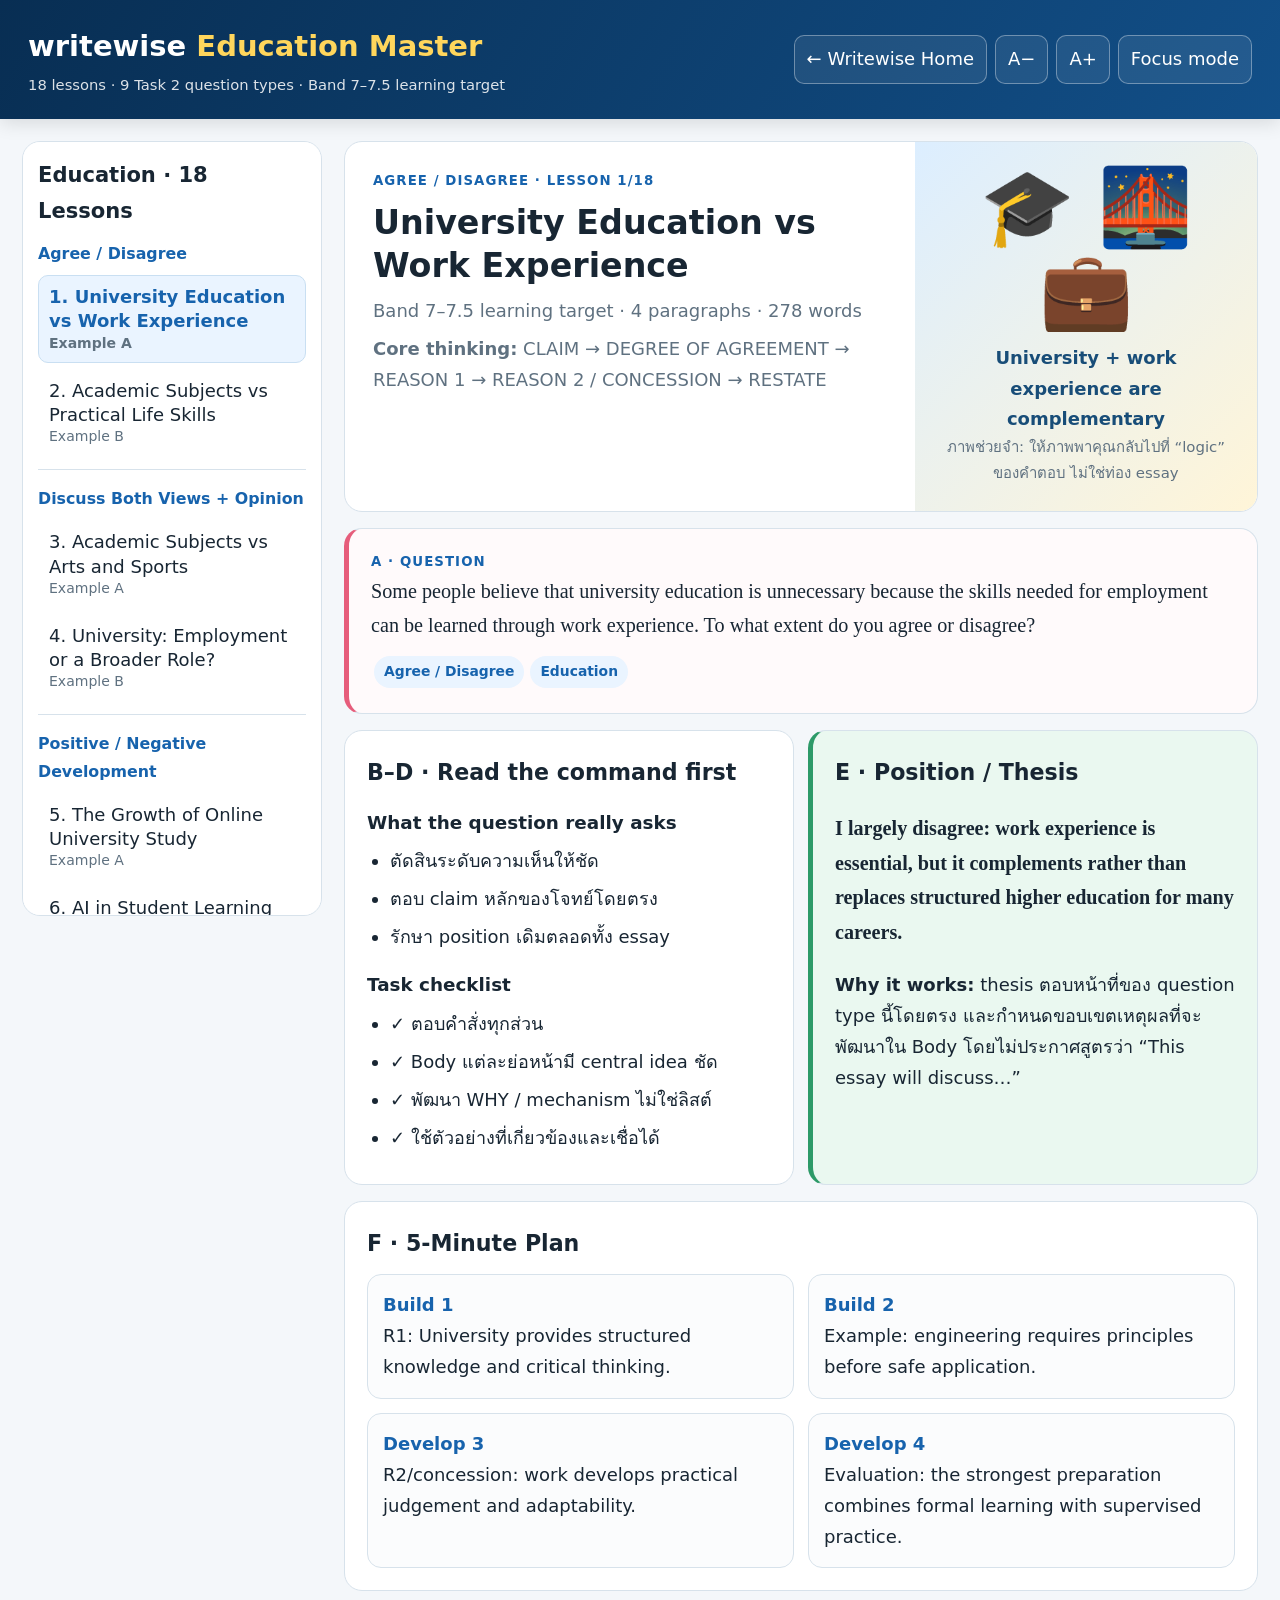
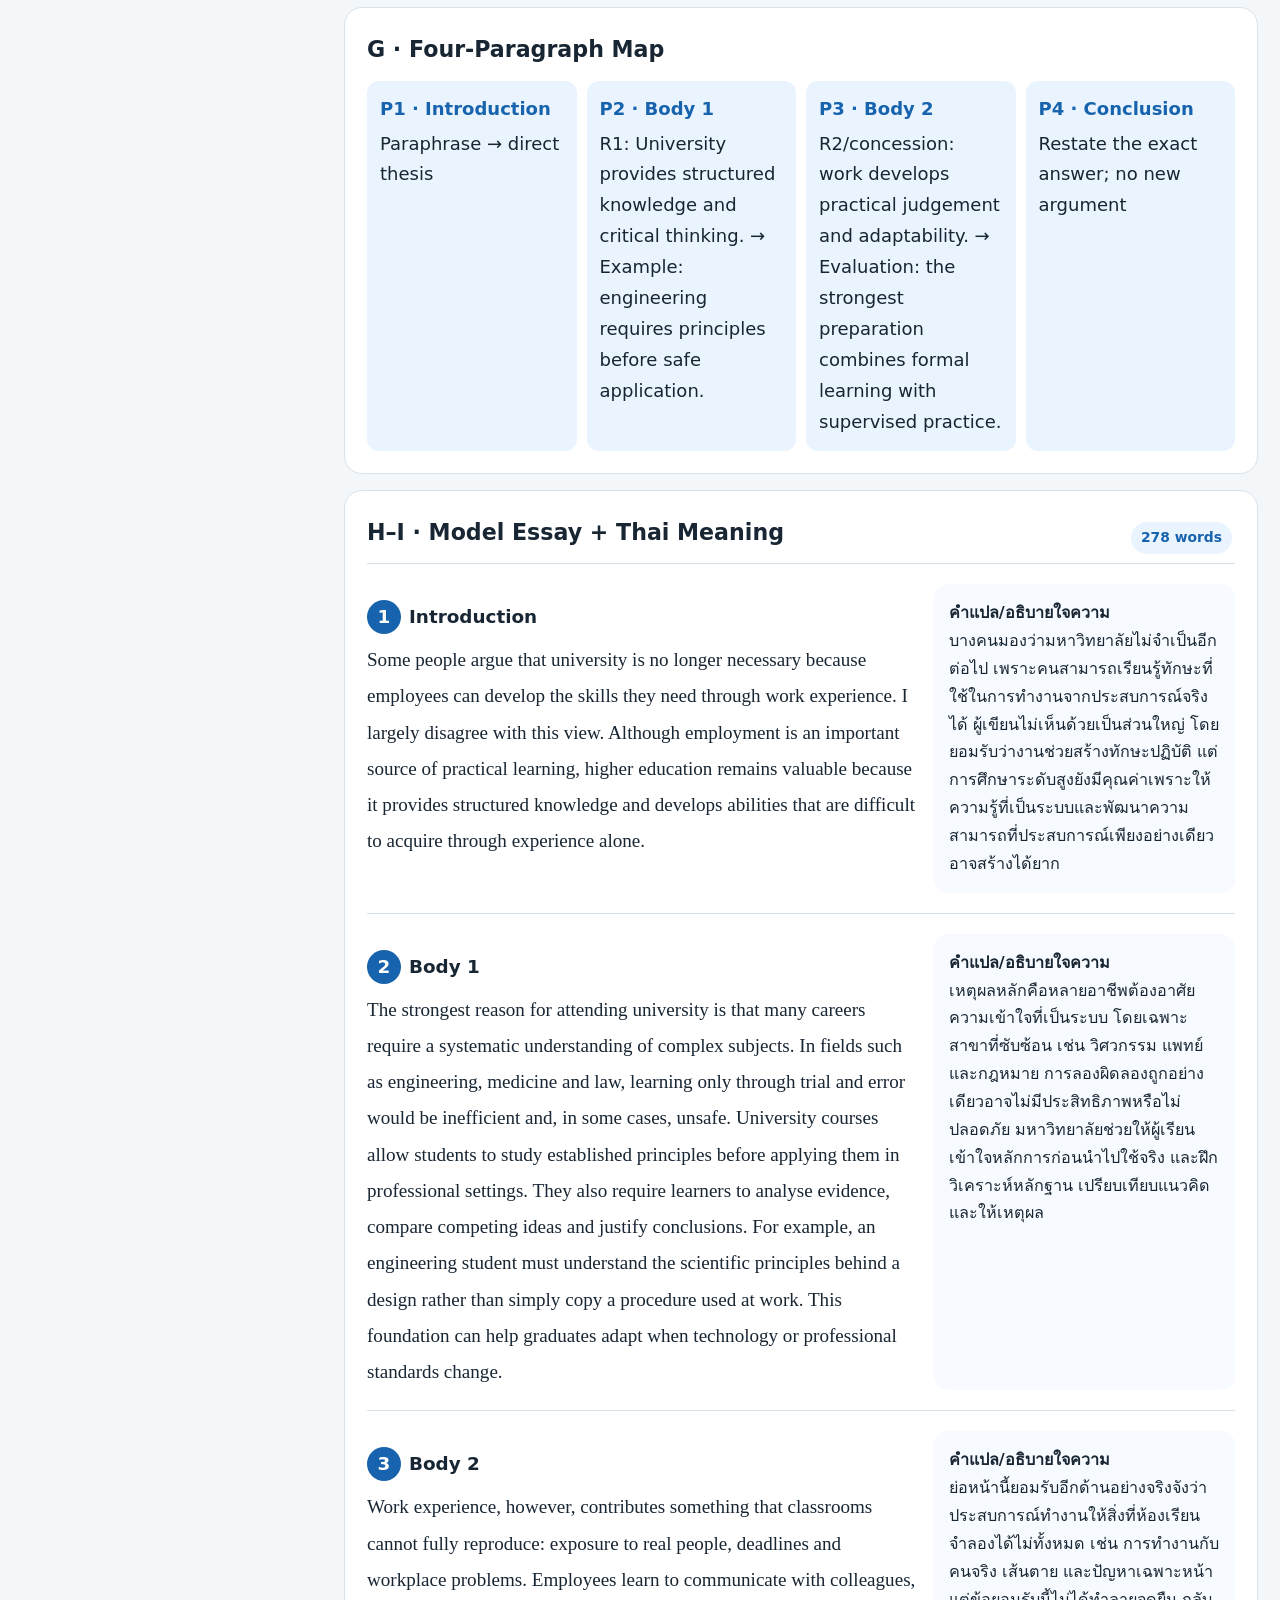
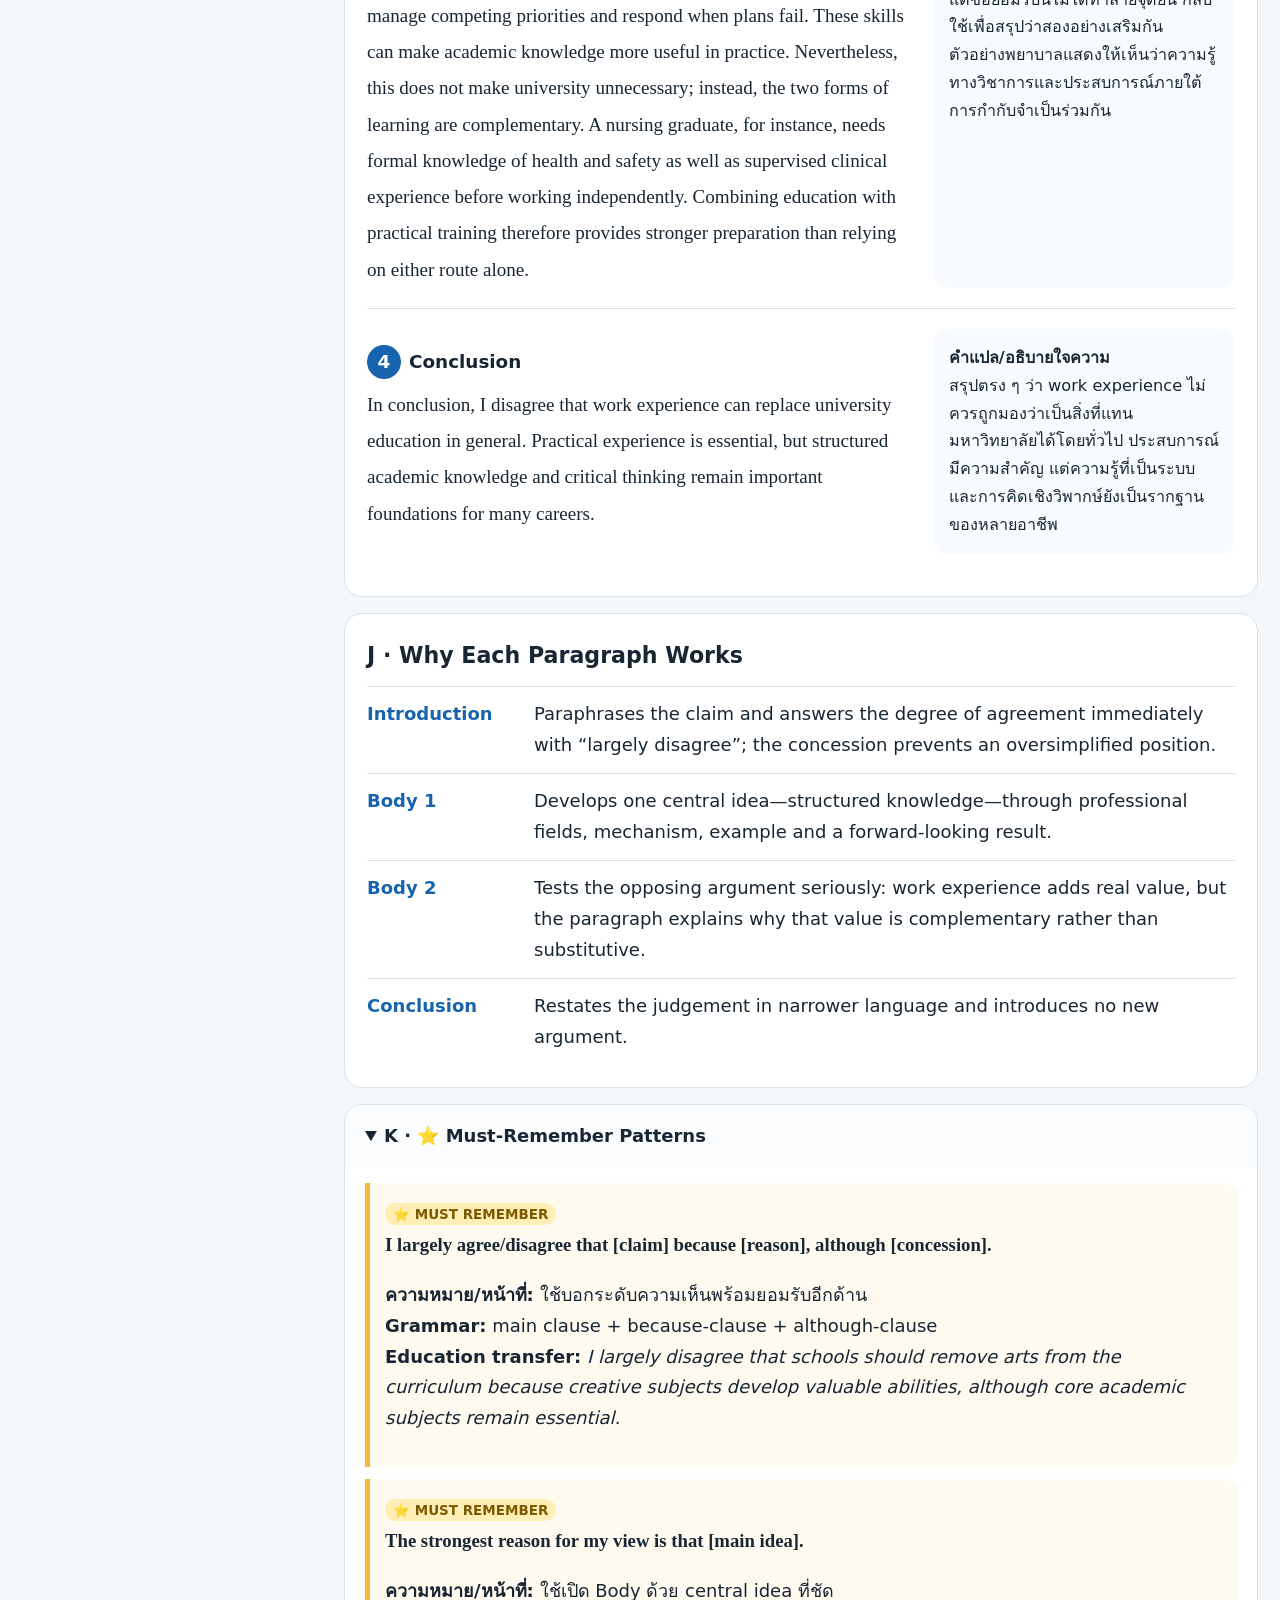
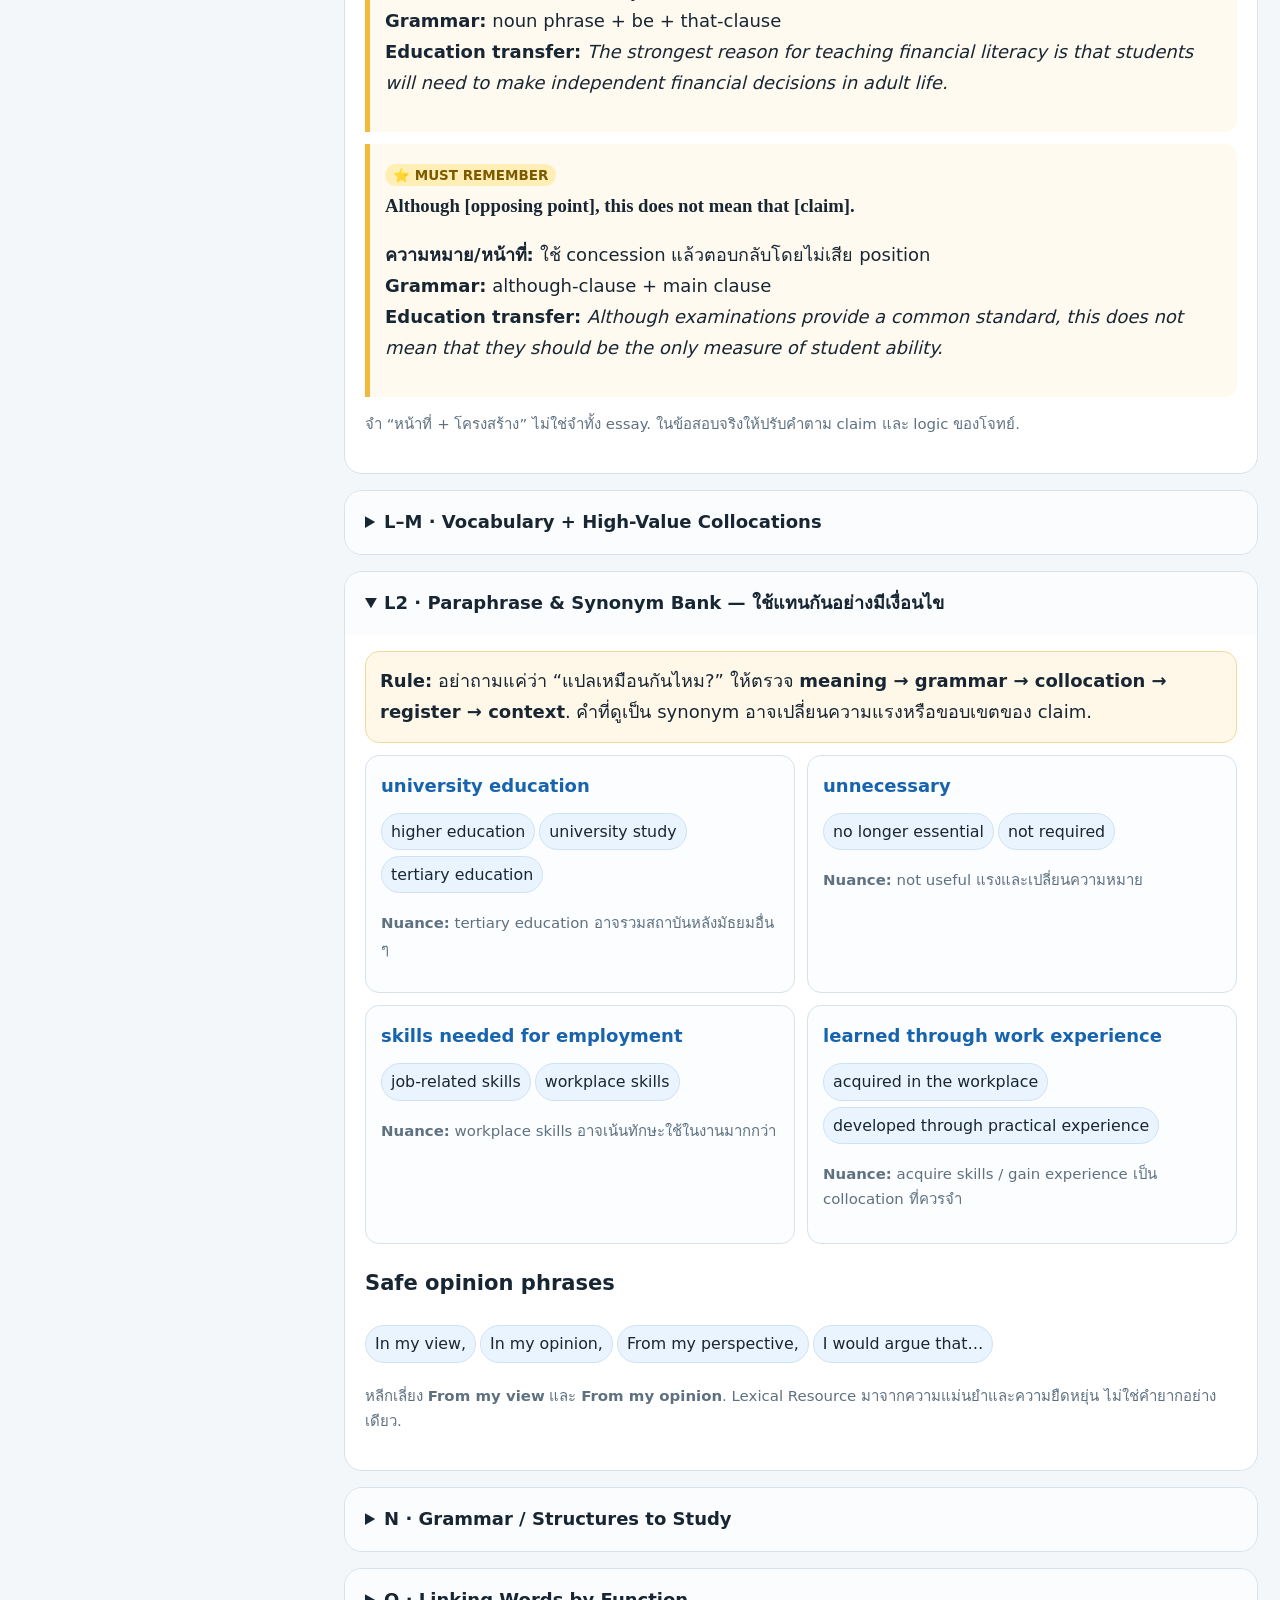
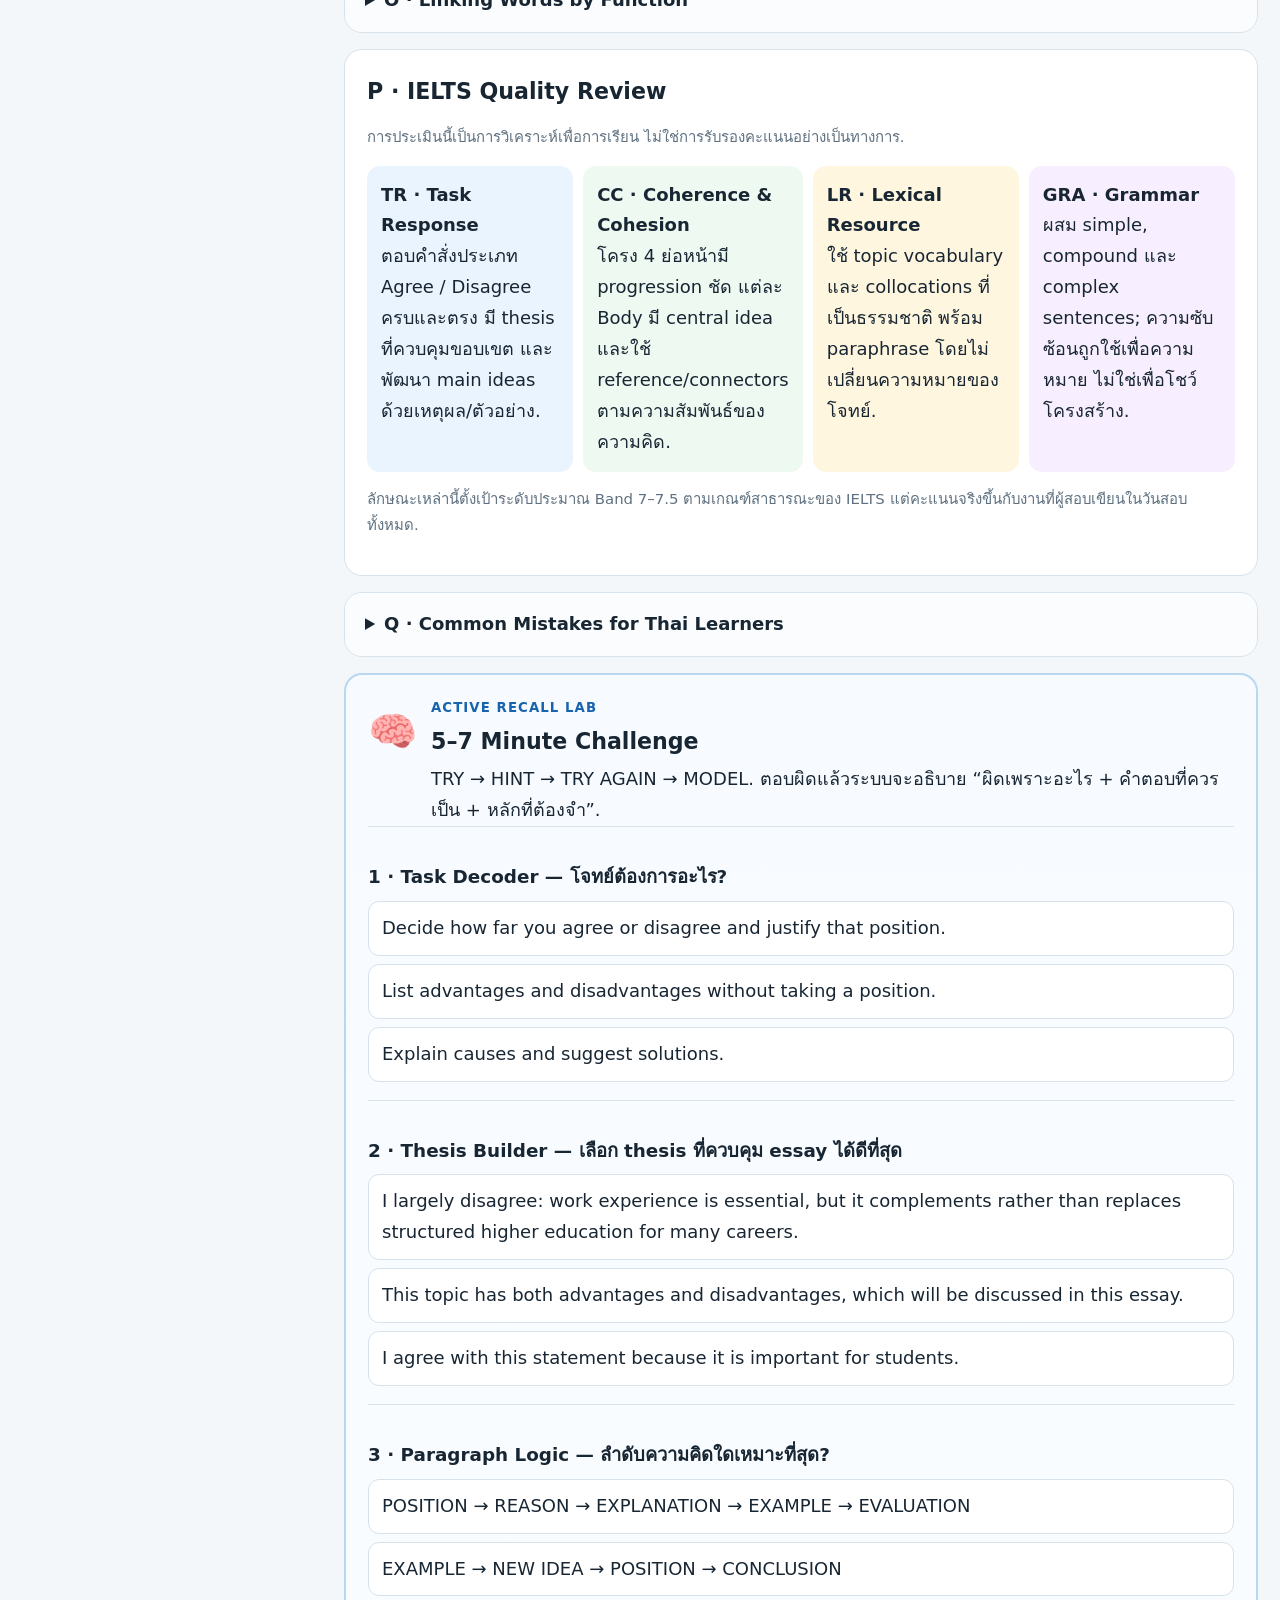
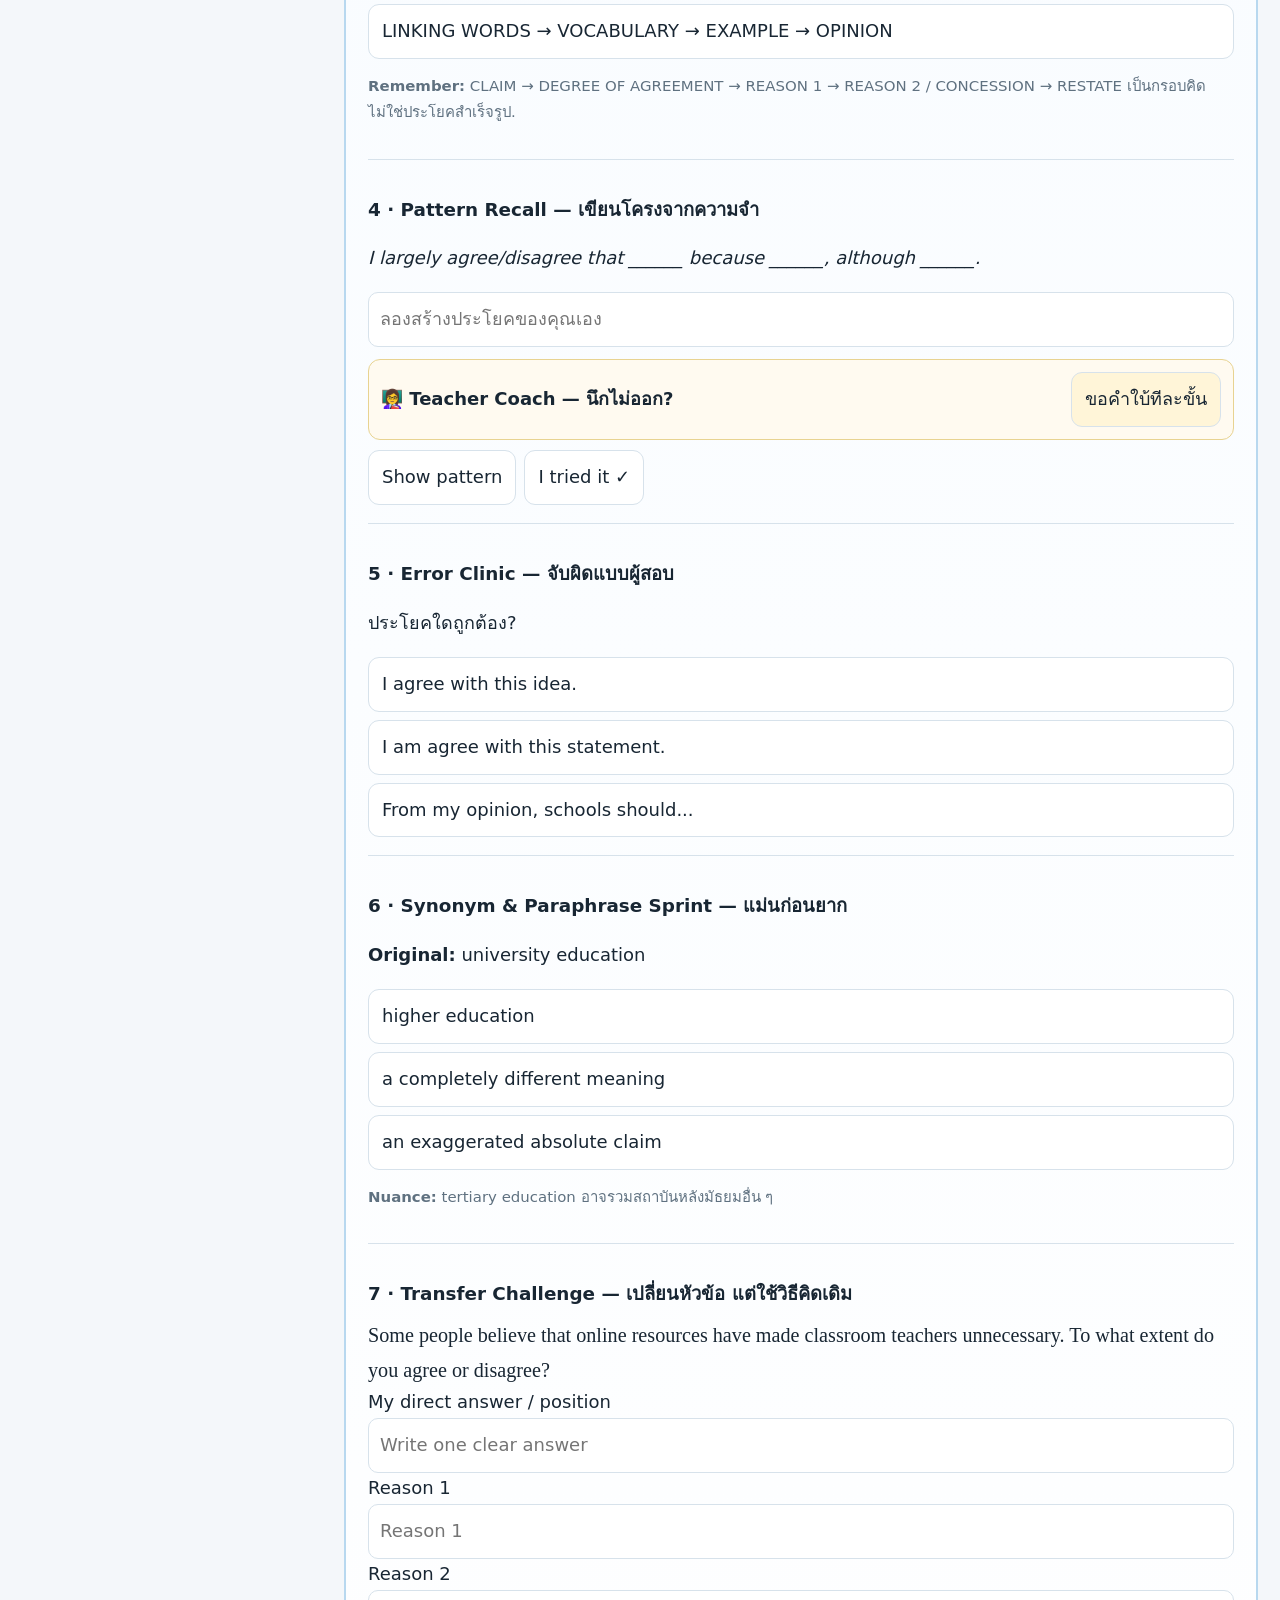
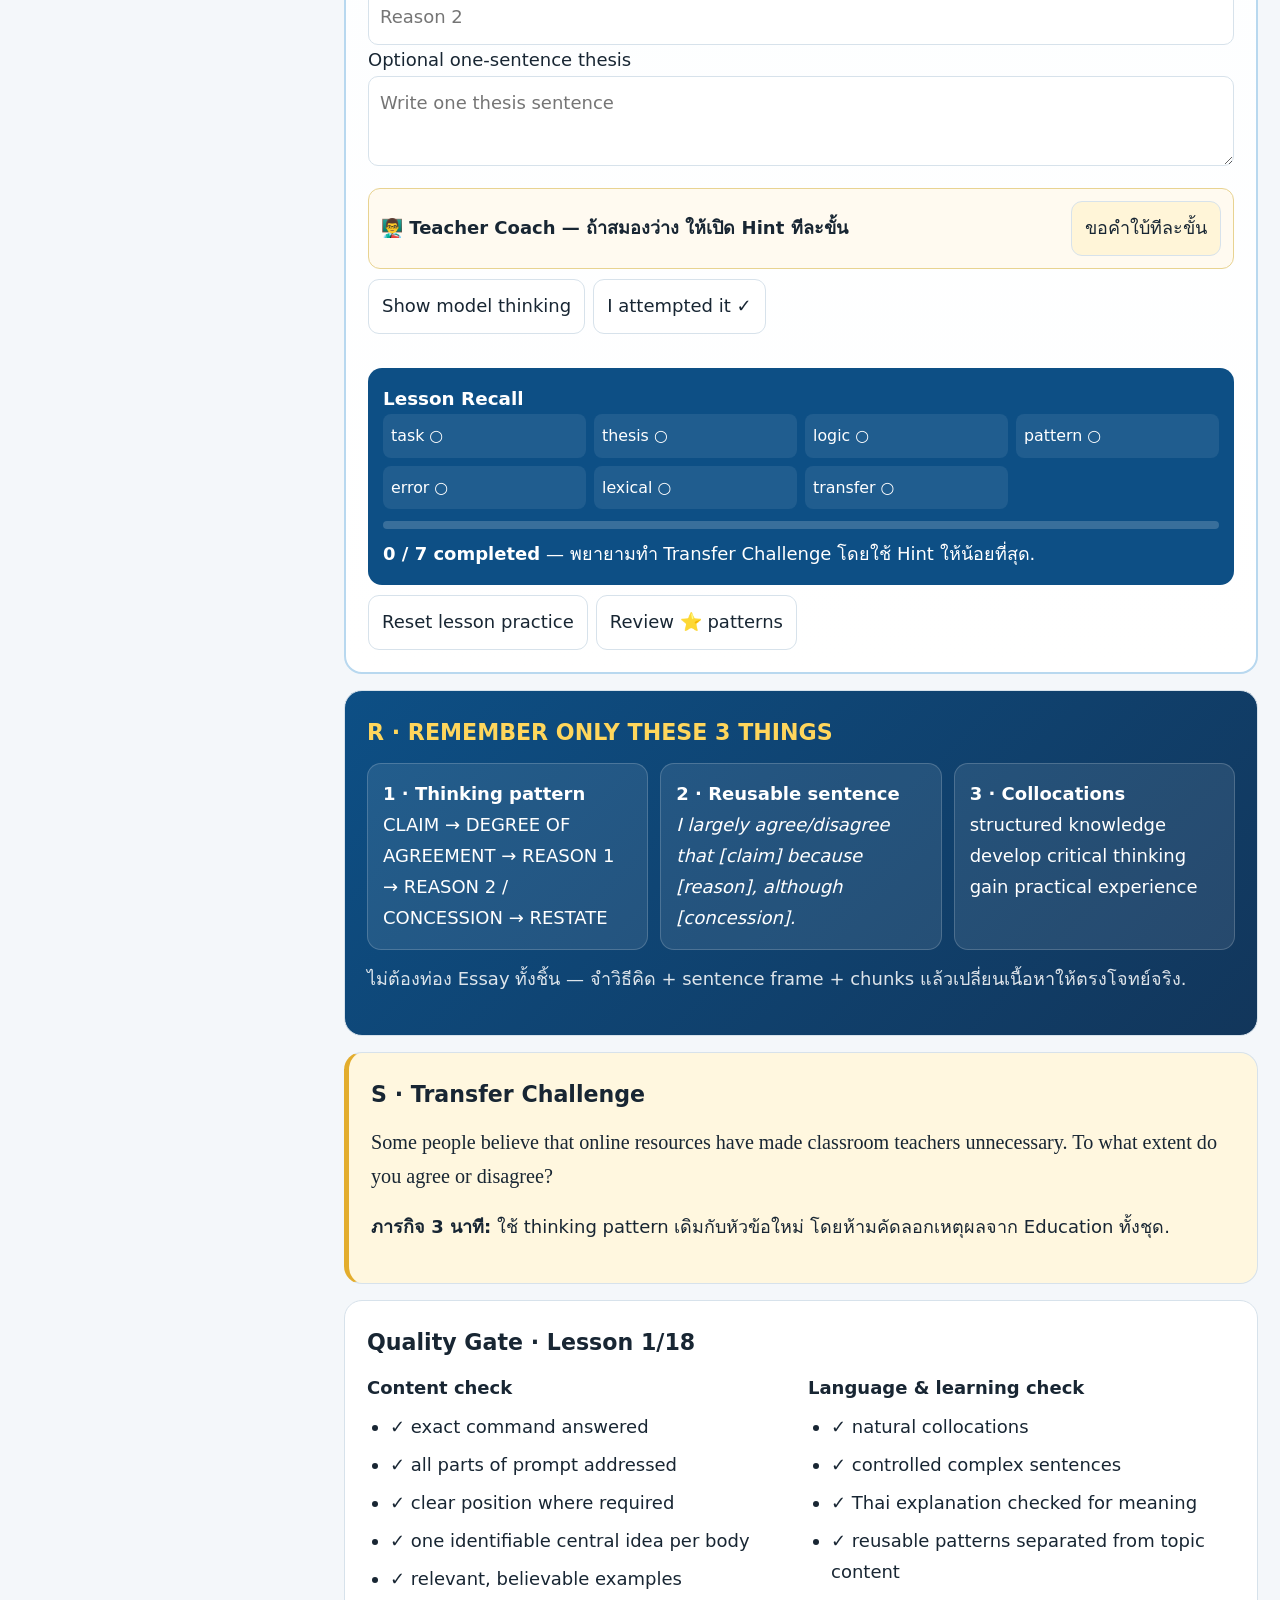
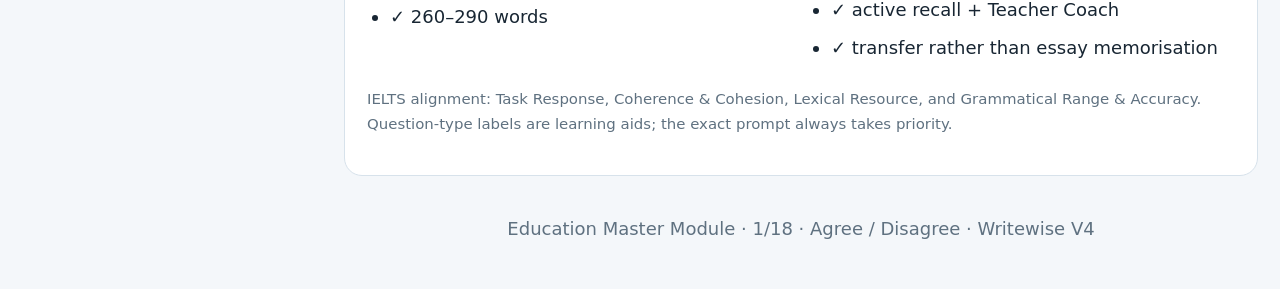
==== commit 33b3edd2: "Complete Education Master with 18 reviewed IELTS lessons" ====
--- a/education-master.html
+++ b/education-master.html
@@ -1,352 +1,3048 @@
 <!doctype html>
-<html lang="th">
-<head>
-<meta charset="utf-8">
-<meta name="viewport" content="width=device-width,initial-scale=1,viewport-fit=cover">
-<title>Writewise — Education Master Module · Phase 1</title>
-<style>
+<html lang="th"><head><meta charset="utf-8"><meta name="viewport" content="width=device-width,initial-scale=1,viewport-fit=cover"><meta name="theme-color" content="#0b3157"><meta name="description" content="Writewise Education Master Module: 18 IELTS Writing Task 2 lessons across 9 question types with Thai explanations, active recall, vocabulary and Teacher Coach hints."><title>Writewise — Education Master Module · 18 Lessons</title><style>
 :root{--navy:#0b3157;--blue:#1763ad;--sky:#eaf4ff;--pink:#fff0f4;--green:#eaf8f0;--gold:#fff7df;--ink:#182633;--muted:#5f7180;--line:#d7e2eb;--bg:#f4f7fa;--white:#fff;--size:18px}
-*{box-sizing:border-box}html{scroll-behavior:smooth}body{margin:0;background:var(--bg);color:var(--ink);font-family:Tahoma,"Leelawadee UI","Noto Sans Thai",system-ui,sans-serif;font-size:var(--size);line-height:1.72}button{font:inherit}a{color:var(--blue)}.top{background:linear-gradient(120deg,#082e53,#124f88);color:white;padding:26px 32px}.topin{max-width:1480px;margin:auto;display:flex;gap:24px;align-items:center;justify-content:space-between}.brand{font-size:31px;font-weight:800}.brand span{color:#ffd65c}.sub{opacity:.86;font-size:.88em}.controls{display:flex;gap:8px;flex-wrap:wrap}.controls button{border:1px solid rgba(255,255,255,.35);background:rgba(255,255,255,.08);color:white;border-radius:10px;padding:8px 12px}.shell{max-width:1480px;margin:auto;display:grid;grid-template-columns:265px minmax(0,1fr);gap:24px;padding:24px}.side{position:sticky;top:16px;align-self:start;background:white;border:1px solid var(--line);border-radius:18px;padding:18px}.side h3{margin:0 0 12px}.type{padding:10px 12px;border-radius:10px;margin:5px 0;color:var(--muted);font-size:.9em}.type.active{background:var(--sky);color:var(--blue);font-weight:800;border-left:4px solid var(--blue)}.type.locked{opacity:.55}.side .note{margin-top:16px;padding-top:14px;border-top:1px solid var(--line);font-size:.82em;color:var(--muted)}main{min-width:0}.hero{background:white;border:1px solid var(--line);border-radius:22px;overflow:hidden;margin-bottom:18px}.hero-grid{display:grid;grid-template-columns:1.2fr .8fr}.hero-copy{padding:30px}.eyebrow{font-weight:800;letter-spacing:.08em;color:var(--blue);font-size:.76em;text-transform:uppercase}.hero h1{font-size:2em;line-height:1.3;margin:8px 0}.hero p{margin:8px 0;color:var(--muted)}.memory-visual{background:linear-gradient(135deg,#dceeff,#fff5d8);padding:22px;display:flex;align-items:center;justify-content:center}.card{background:white;border:1px solid var(--line);border-radius:18px;padding:22px;margin-bottom:16px}.card h2{font-size:1.25em;margin:0 0 12px}.card h3{font-size:1.02em;margin:18px 0 8px}.q{border-left:5px solid #e65d7b;background:#fffafb}.question{font-family:Georgia,"Times New Roman",serif;font-size:1.14em;line-height:1.7}.pill{display:inline-block;border-radius:999px;padding:4px 10px;font-size:.78em;font-weight:800;background:var(--sky);color:var(--blue);margin:3px}.grid2{display:grid;grid-template-columns:1fr 1fr;gap:16px}.grid3{display:grid;grid-template-columns:repeat(3,1fr);gap:12px}.mini{border:1px solid var(--line);border-radius:14px;padding:16px;background:#fbfcfd}.mini strong{color:var(--blue)}ul,ol{padding-left:23px;margin:8px 0}li{margin:7px 0}.thesis{background:var(--green);border-left:5px solid #2d9a68}.map{display:grid;grid-template-columns:repeat(4,1fr);gap:10px}.map div{background:var(--sky);border-radius:12px;padding:14px}.map b{display:block;color:var(--blue);margin-bottom:5px}.essay-head{display:flex;justify-content:space-between;gap:10px;align-items:center;margin-bottom:10px}.essay p{font-family:Georgia,"Times New Roman",serif;font-size:1.08em;line-height:1.9;margin:0}.para{display:grid;grid-template-columns:minmax(0,1.45fr) minmax(280px,.75fr);gap:18px;padding:20px 0;border-top:1px solid var(--line)}.para:first-of-type{border-top:0}.para .th{background:#f7fbff;border-radius:14px;padding:15px;font-size:.9em}.num{display:inline-grid;place-items:center;width:34px;height:34px;border-radius:50%;background:var(--blue);color:white;font-weight:800;margin-right:8px}.analysis-row{display:grid;grid-template-columns:150px 1fr;gap:12px;padding:12px 0;border-top:1px solid var(--line)}.analysis-row:first-of-type{border-top:0}.analysis-row b{color:var(--blue)}details{background:white;border:1px solid var(--line);border-radius:16px;margin:14px 0;overflow:hidden}summary{cursor:pointer;font-weight:800;padding:16px 20px;background:#fbfcfd}details .inside{padding:4px 20px 20px}.star{border-left:5px solid #f2b93b;background:#fffaf0;padding:15px;border-radius:0 12px 12px 0;margin:12px 0}.star .p{font-family:Georgia,"Times New Roman",serif;font-size:1.06em;font-weight:700}.tag{font-size:.76em;font-weight:800;color:#7d5a00;background:#ffefb7;border-radius:999px;padding:3px 8px}.tablewrap{overflow:auto}.tbl{width:100%;border-collapse:collapse;min-width:800px}.tbl th,.tbl td{text-align:left;vertical-align:top;padding:10px;border-bottom:1px solid var(--line)}.tbl th{background:#f4f8fb;color:var(--blue)}.collos{display:flex;gap:8px;flex-wrap:wrap}.collo{background:var(--green);border:1px solid #cce9d8;border-radius:999px;padding:7px 11px;font-weight:700}.func{display:grid;grid-template-columns:130px 1fr;gap:8px;padding:8px 0;border-bottom:1px solid var(--line)}.rubric{display:grid;grid-template-columns:repeat(4,1fr);gap:10px}.rubric div{border-radius:13px;padding:14px}.rubric div:nth-child(1){background:#eaf4ff}.rubric div:nth-child(2){background:#eef9f1}.rubric div:nth-child(3){background:#fff6df}.rubric div:nth-child(4){background:#f7efff}.wrong{background:#fff2f2;border-left:4px solid #d95656;padding:10px 12px;border-radius:0 10px 10px 0;margin:8px 0}.right{color:#146b49;font-weight:700}.memory{background:linear-gradient(135deg,#0d4f85,#12365b);color:white}.memory h2{color:#ffd65c}.memory .grid3>div{background:rgba(255,255,255,.09);border:1px solid rgba(255,255,255,.18);border-radius:14px;padding:15px}.transfer{background:#fff7df;border-left:5px solid #e3ad2d}.source{font-size:.82em;color:var(--muted)}.footer{text-align:center;color:var(--muted);padding:22px}.focus .secondary{display:none}.focus .para{grid-template-columns:1fr}.focus .para .th{display:none}@media(max-width:1000px){.shell{grid-template-columns:1fr}.side{position:static}.side-types{display:flex;overflow:auto}.type{min-width:max-content}.hero-grid,.grid2,.grid3,.rubric{grid-template-columns:1fr}.map{grid-template-columns:1fr 1fr}.para{grid-template-columns:1fr}.hero-copy{padding:22px}}@media(max-width:600px){body{font-size:16px}.shell{padding:12px}.top{padding:18px 14px}.topin{display:block}.controls{margin-top:12px}.hero h1{font-size:1.55em}.memory-visual{min-height:250px}.map{grid-template-columns:1fr}.analysis-row{grid-template-columns:1fr}.card{padding:17px}}
-@media print{.top,.side,.controls{display:none}.shell{display:block;padding:0}.card,.hero,details{break-inside:avoid}body{background:white}.inside{display:block!important}}
+*{box-sizing:border-box}html{scroll-behavior:smooth}body{margin:0;background:var(--bg);color:var(--ink);font-family:Tahoma,"Leelawadee UI","Noto Sans Thai",system-ui,sans-serif;font-size:var(--size);line-height:1.72}button,input,textarea{font:inherit}button{cursor:pointer}a{color:var(--blue)}
+.top{background:linear-gradient(120deg,#082e53,#124f88);color:#fff;padding:22px 28px;position:sticky;top:0;z-index:20;box-shadow:0 4px 18px rgba(0,0,0,.12)}.topin{max-width:1540px;margin:auto;display:flex;gap:20px;align-items:center;justify-content:space-between}.brand{font-size:29px;font-weight:800}.brand span{color:#ffd65c}.sub{opacity:.86;font-size:.82em}.controls{display:flex;gap:8px;flex-wrap:wrap;align-items:center}.controls button,.controls a{border:1px solid rgba(255,255,255,.35);background:rgba(255,255,255,.08);color:#fff;border-radius:10px;padding:8px 12px;text-decoration:none}
+.shell{max-width:1540px;margin:auto;display:grid;grid-template-columns:300px minmax(0,1fr);gap:22px;padding:22px}.side{position:sticky;top:105px;align-self:start;background:#fff;border:1px solid var(--line);border-radius:18px;padding:15px;max-height:calc(100vh - 125px);overflow:auto}.side h3{margin:0 0 10px}.type-group{border-top:1px solid var(--line);padding-top:10px;margin-top:10px}.type-group:first-of-type{border:0;margin-top:0;padding-top:0}.type-name{font-weight:800;color:var(--blue);font-size:.88em;margin:5px 0}.lesson-btn{width:100%;text-align:left;border:1px solid transparent;background:#fff;color:var(--ink);border-radius:10px;padding:9px 10px;margin:3px 0;line-height:1.35}.lesson-btn small{display:block;color:var(--muted);font-size:.78em}.lesson-btn.active{background:var(--sky);border-color:#c9dff2;color:var(--blue);font-weight:800}.side-note{font-size:.78em;color:var(--muted);border-top:1px solid var(--line);padding-top:12px;margin-top:12px}
+main{min-width:0}.hero,.card,details{background:#fff;border:1px solid var(--line);border-radius:18px;margin-bottom:16px}.hero{overflow:hidden}.hero-grid{display:grid;grid-template-columns:1.25fr .75fr}.hero-copy{padding:28px}.eyebrow{font-weight:800;letter-spacing:.08em;color:var(--blue);font-size:.74em;text-transform:uppercase}.hero h1{font-size:1.85em;line-height:1.3;margin:8px 0}.hero p{margin:7px 0;color:var(--muted)}.memory-visual{background:linear-gradient(135deg,#dceeff,#fff5d8);padding:24px;display:grid;place-items:center;text-align:center;min-height:250px}.visual-icon{font-size:4.2em;line-height:1.1}.visual-memory{font-weight:800;color:#184d78;margin-top:10px;max-width:28ch}
+.card{padding:22px}.card h2{font-size:1.23em;margin:0 0 12px}.card h3{font-size:1.02em;margin:16px 0 8px}.q{border-left:5px solid #e65d7b;background:#fffafb}.question{font-family:Georgia,"Times New Roman",serif;font-size:1.12em;line-height:1.72}.pill{display:inline-block;border-radius:999px;padding:4px 10px;font-size:.77em;font-weight:800;background:var(--sky);color:var(--blue);margin:3px}.grid2{display:grid;grid-template-columns:1fr 1fr;gap:14px}.grid3{display:grid;grid-template-columns:repeat(3,1fr);gap:12px}.mini{border:1px solid var(--line);border-radius:14px;padding:15px;background:#fbfcfd}.mini strong{color:var(--blue)}ul,ol{padding-left:23px;margin:8px 0}li{margin:7px 0}.thesis{background:var(--green);border-left:5px solid #2d9a68}.map{display:grid;grid-template-columns:repeat(4,1fr);gap:10px}.map div{background:var(--sky);border-radius:12px;padding:13px}.map b{display:block;color:var(--blue);margin-bottom:4px}
+.essay-head{display:flex;justify-content:space-between;gap:10px;align-items:center}.para{display:grid;grid-template-columns:minmax(0,1.42fr) minmax(290px,.78fr);gap:18px;padding:20px 0;border-top:1px solid var(--line)}.para:first-of-type{border-top:0}.para .en{font-family:Georgia,"Times New Roman",serif;font-size:1.06em;line-height:1.9}.para .th{background:#f7fbff;border-radius:14px;padding:15px;font-size:.9em}.num{display:inline-grid;place-items:center;width:34px;height:34px;border-radius:50%;background:var(--blue);color:#fff;font-weight:800;margin-right:8px}.analysis-row{display:grid;grid-template-columns:155px 1fr;gap:12px;padding:12px 0;border-top:1px solid var(--line)}.analysis-row:first-child{border:0}.analysis-row>b{color:var(--blue)}
+details{overflow:hidden}summary{cursor:pointer;font-weight:800;padding:16px 20px;background:#fbfcfd}details .inside{padding:4px 20px 20px}.star{border-left:5px solid #f2b93b;background:#fffaf0;padding:15px;border-radius:0 12px 12px 0;margin:12px 0}.star .p{font-family:Georgia,"Times New Roman",serif;font-size:1.04em;font-weight:700}.tag{font-size:.75em;font-weight:800;color:#7d5a00;background:#ffefb7;border-radius:999px;padding:3px 8px}.tablewrap{overflow:auto}.tbl{width:100%;border-collapse:collapse;min-width:860px}.tbl th,.tbl td{text-align:left;vertical-align:top;padding:10px;border-bottom:1px solid var(--line)}.tbl th{background:#f4f8fb;color:var(--blue)}.collos{display:flex;gap:8px;flex-wrap:wrap}.collo{background:var(--green);border:1px solid #cce9d8;border-radius:999px;padding:7px 11px;font-weight:700}.lex-note{background:#fff8e8;border:1px solid #f0d99b;border-radius:14px;padding:14px;margin:12px 0}.syn-grid{display:grid;grid-template-columns:repeat(2,minmax(0,1fr));gap:12px}.syn-card{border:1px solid var(--line);border-radius:14px;padding:15px;background:#fbfdff}.syn-card h4{margin:0 0 8px;color:var(--blue)}.syn-chip{display:inline-block;margin:3px 4px 3px 0;padding:4px 9px;border-radius:999px;background:var(--sky);border:1px solid #cfe2f4;font-size:.88em}.micro,.source{font-size:.83em;color:var(--muted)}.func{display:grid;grid-template-columns:135px 1fr;gap:8px;padding:8px 0;border-bottom:1px solid var(--line)}.rubric{display:grid;grid-template-columns:repeat(4,1fr);gap:10px}.rubric div{border-radius:13px;padding:14px}.rubric div:nth-child(1){background:#eaf4ff}.rubric div:nth-child(2){background:#eef9f1}.rubric div:nth-child(3){background:#fff6df}.rubric div:nth-child(4){background:#f7efff}.wrong{background:#fff2f2;border-left:4px solid #d95656;padding:10px 12px;border-radius:0 10px 10px 0;margin:8px 0}.right{color:#146b49;font-weight:700}
+.lab{border:2px solid #b8d8ef;background:linear-gradient(180deg,#f7fbff,#fff)}.lab-intro{display:flex;gap:14px;align-items:flex-start}.lab-icon{font-size:2.2em}.challenge{border-top:1px solid var(--line);padding:18px 0}.challenge:first-of-type{border-top:0}.options{display:grid;gap:8px}.opt,.reveal,.coach-btn{width:100%;text-align:left;border:1px solid var(--line);background:#fff;border-radius:11px;padding:11px 13px;color:var(--ink)}.opt:hover,.reveal:hover,.coach-btn:hover{border-color:var(--blue);background:#f7fbff}.opt.correct{border-color:#4ca77b;background:#eaf8f0}.opt.wrongopt{border-color:#d98282;background:#fff1f1}.feedback{display:none;margin-top:10px;padding:12px;border-radius:10px;background:#f4f8fb}.feedback.show{display:block}.teach-point{margin-top:8px;padding-top:8px;border-top:1px solid var(--line)}.coach{margin-top:12px;border:1px solid #e8d391;background:#fffaf0;border-radius:12px;padding:12px}.coach-head{display:flex;gap:10px;align-items:center;justify-content:space-between}.coach-btn{width:auto;background:#fff5d8}.hint{display:none;margin-top:10px;padding:10px;border-left:4px solid #e3ad2d;background:#fff}.hint.show{display:block}.short-input,.short-area{width:100%;border:1px solid var(--line);border-radius:10px;padding:11px;background:#fff;color:var(--ink)}.short-area{min-height:90px}.lab-actions{display:flex;gap:8px;flex-wrap:wrap;margin-top:10px}.lab-actions .reveal{width:auto}.score{background:#0d4f85;color:#fff;border-radius:14px;padding:15px;margin-top:16px}.score-grid{display:grid;grid-template-columns:repeat(4,1fr);gap:8px;font-size:.88em}.score-grid div{background:rgba(255,255,255,.08);padding:8px;border-radius:8px}.progressbar{height:8px;background:rgba(255,255,255,.18);border-radius:8px;overflow:hidden;margin-top:12px}.progressbar i{display:block;height:100%;width:0;background:#ffd65c}.memory{background:linear-gradient(135deg,#0d4f85,#12365b);color:#fff}.memory h2{color:#ffd65c}.memory .grid3>div{background:rgba(255,255,255,.09);border:1px solid rgba(255,255,255,.18);border-radius:14px;padding:15px}.footer{text-align:center;color:var(--muted);padding:22px}.focus .secondary{display:none}.focus .para{grid-template-columns:1fr}.focus .para .th{display:none}.loading{padding:50px;text-align:center;color:var(--muted)}
+@media(max-width:1050px){.shell{grid-template-columns:1fr}.side{position:static;max-height:none}.type-group{display:inline-block;vertical-align:top;width:min(330px,90vw);margin-right:8px}.hero-grid,.grid2,.grid3,.rubric{grid-template-columns:1fr}.map{grid-template-columns:1fr 1fr}.para{grid-template-columns:1fr}.score-grid{grid-template-columns:repeat(2,1fr)}}@media(max-width:600px){body{font-size:16px}.top{position:static;padding:16px 13px}.topin{display:block}.controls{margin-top:10px}.shell{padding:10px}.hero h1{font-size:1.5em}.hero-copy{padding:20px}.memory-visual{min-height:210px}.map{grid-template-columns:1fr}.analysis-row{grid-template-columns:1fr}.card{padding:16px}.syn-grid{grid-template-columns:1fr}.score-grid{grid-template-columns:1fr}.visual-icon{font-size:3.2em}}@media print{.top,.side,.controls,.lab{display:none}.shell{display:block;padding:0}.card,.hero,details{break-inside:avoid}body{background:#fff}.inside{display:block!important}}
+</style></head>
+<body><header class="top"><div class="topin"><div><div class="brand">writewise <span>Education Master</span></div><div class="sub">18 lessons · 9 Task 2 question types · Band 7–7.5 learning target</div></div><div class="controls"><a href="index.html">← Writewise Home</a><button id="smaller">A−</button><button id="larger">A+</button><button id="focus">Focus mode</button></div></div></header>
+<div class="shell"><aside class="side"><h3>Education · 18 Lessons</h3><div id="lessonNav"></div><div class="side-note">อ่านคำสั่งจริงก่อนจำ pattern เสมอ<br><br>Progress แบบฝึกเก็บใน browser เครื่องนี้ชั่วคราว และออกแบบไว้ให้ย้ายไป cloud ภายหลังได้</div></aside><main id="main"><div class="loading">กำลังโหลด Education Master…</div></main></div>
+<script id="lesson-data" type="application/json">{
+  "version": 4,
+  "module": "Writewise IELTS Writing Task 2 — Education Master Module",
+  "targetBand": "7.0–7.5",
+  "lessons": [
+    {
+      "id": "agree-a",
+      "number": 1,
+      "type": "Agree / Disagree",
+      "title": "University Education vs Work Experience",
+      "question": "Some people believe that university education is unnecessary because the skills needed for employment can be learned through work experience. To what extent do you agree or disagree?",
+      "thesis": "I largely disagree: work experience is essential, but it complements rather than replaces structured higher education for many careers.",
+      "visual": "🎓 🌉 💼",
+      "memory": "University + work experience are complementary",
+      "plan": [
+        "R1: University provides structured knowledge and critical thinking.",
+        "Example: engineering requires principles before safe application.",
+        "R2/concession: work develops practical judgement and adaptability.",
+        "Evaluation: the strongest preparation combines formal learning with supervised practice."
+      ],
+      "essay": [
+        "Some people argue that university is no longer necessary because employees can develop the skills they need through work experience. I largely disagree with this view. Although employment is an important source of practical learning, higher education remains valuable because it provides structured knowledge and develops abilities that are difficult to acquire through experience alone.",
+        "The strongest reason for attending university is that many careers require a systematic understanding of complex subjects. In fields such as engineering, medicine and law, learning only through trial and error would be inefficient and, in some cases, unsafe. University courses allow students to study established principles before applying them in professional settings. They also require learners to analyse evidence, compare competing ideas and justify conclusions. For example, an engineering student must understand the scientific principles behind a design rather than simply copy a procedure used at work. This foundation can help graduates adapt when technology or professional standards change.",
+        "Work experience, however, contributes something that classrooms cannot fully reproduce: exposure to real people, deadlines and workplace problems. Employees learn to communicate with colleagues, manage competing priorities and respond when plans fail. These skills can make academic knowledge more useful in practice. Nevertheless, this does not make university unnecessary; instead, the two forms of learning are complementary. A nursing graduate, for instance, needs formal knowledge of health and safety as well as supervised clinical experience before working independently. Combining education with practical training therefore provides stronger preparation than relying on either route alone.",
+        "In conclusion, I disagree that work experience can replace university education in general. Practical experience is essential, but structured academic knowledge and critical thinking remain important foundations for many careers."
+      ],
+      "thai": [
+        "บางคนมองว่ามหาวิทยาลัยไม่จำเป็นอีกต่อไป เพราะคนสามารถเรียนรู้ทักษะที่ใช้ในการทำงานจากประสบการณ์จริงได้ ผู้เขียนไม่เห็นด้วยเป็นส่วนใหญ่ โดยยอมรับว่างานช่วยสร้างทักษะปฏิบัติ แต่การศึกษาระดับสูงยังมีคุณค่าเพราะให้ความรู้ที่เป็นระบบและพัฒนาความสามารถที่ประสบการณ์เพียงอย่างเดียวอาจสร้างได้ยาก",
+        "เหตุผลหลักคือหลายอาชีพต้องอาศัยความเข้าใจที่เป็นระบบ โดยเฉพาะสาขาที่ซับซ้อน เช่น วิศวกรรม แพทย์ และกฎหมาย การลองผิดลองถูกอย่างเดียวอาจไม่มีประสิทธิภาพหรือไม่ปลอดภัย มหาวิทยาลัยช่วยให้ผู้เรียนเข้าใจหลักการก่อนนำไปใช้จริง และฝึกวิเคราะห์หลักฐาน เปรียบเทียบแนวคิด และให้เหตุผล",
+        "ย่อหน้านี้ยอมรับอีกด้านอย่างจริงจังว่า ประสบการณ์ทำงานให้สิ่งที่ห้องเรียนจำลองได้ไม่ทั้งหมด เช่น การทำงานกับคนจริง เส้นตาย และปัญหาเฉพาะหน้า แต่ข้อยอมรับนี้ไม่ได้ทำลายจุดยืน กลับใช้เพื่อสรุปว่าสองอย่างเสริมกัน ตัวอย่างพยาบาลแสดงให้เห็นว่าความรู้ทางวิชาการและประสบการณ์ภายใต้การกำกับจำเป็นร่วมกัน",
+        "สรุปตรง ๆ ว่า work experience ไม่ควรถูกมองว่าเป็นสิ่งที่แทนมหาวิทยาลัยได้โดยทั่วไป ประสบการณ์มีความสำคัญ แต่ความรู้ที่เป็นระบบและการคิดเชิงวิพากษ์ยังเป็นรากฐานของหลายอาชีพ"
+      ],
+      "paragraphAnalysis": [
+        "Paraphrases the claim and answers the degree of agreement immediately with “largely disagree”; the concession prevents an oversimplified position.",
+        "Develops one central idea—structured knowledge—through professional fields, mechanism, example and a forward-looking result.",
+        "Tests the opposing argument seriously: work experience adds real value, but the paragraph explains why that value is complementary rather than substitutive.",
+        "Restates the judgement in narrower language and introduces no new argument."
+      ],
+      "terms": [
+        "academic",
+        "practical",
+        "adaptable",
+        "supervised",
+        "qualification",
+        "collaboration",
+        "assessment",
+        "readiness"
+      ],
+      "collocations": [
+        [
+          "structured knowledge",
+          "ความรู้ที่เป็นระบบ"
+        ],
+        [
+          "develop critical thinking",
+          "พัฒนาการคิดเชิงวิพากษ์"
+        ],
+        [
+          "gain practical experience",
+          "ได้รับประสบการณ์ปฏิบัติ"
+        ],
+        [
+          "professional standards",
+          "มาตรฐานวิชาชีพ"
+        ],
+        [
+          "supervised clinical experience",
+          "ประสบการณ์คลินิกภายใต้การกำกับ"
+        ],
+        [
+          "adapt to change",
+          "ปรับตัวต่อการเปลี่ยนแปลง"
+        ]
+      ],
+      "synonyms": [
+        [
+          "university education",
+          "higher education · university study · tertiary education",
+          "tertiary education อาจรวมสถาบันหลังมัธยมอื่น ๆ"
+        ],
+        [
+          "unnecessary",
+          "no longer essential · not required",
+          "not useful แรงและเปลี่ยนความหมาย"
+        ],
+        [
+          "skills needed for employment",
+          "job-related skills · workplace skills",
+          "workplace skills อาจเน้นทักษะใช้ในงานมากกว่า"
+        ],
+        [
+          "learned through work experience",
+          "acquired in the workplace · developed through practical experience",
+          "acquire skills / gain experience เป็น collocation ที่ควรจำ"
+        ]
+      ],
+      "transfer": [
+        "Some people believe that online resources have made classroom teachers unnecessary. To what extent do you agree or disagree?",
+        [
+          "เลือก degree of agreement ก่อน",
+          "คิดว่า online resources ทำอะไรได้ดี",
+          "คิดว่า teacher ยังทำอะไรที่ทดแทนยาก",
+          "ลองใช้: Although online resources have made ___ easier, I largely disagree that..."
+        ],
+        "I would largely disagree: online resources widen access and support self-paced review, but teachers still diagnose misunderstanding, adapt instruction and provide responsive guidance."
+      ],
+      "wordCount": 278
+    },
+    {
+      "id": "agree-b",
+      "number": 2,
+      "type": "Agree / Disagree",
+      "title": "Academic Subjects vs Practical Life Skills",
+      "question": "Schools should focus mainly on academic subjects such as mathematics and science, while practical life skills should be taught at home. To what extent do you agree or disagree?",
+      "thesis": "I largely disagree: academic subjects should remain central, but schools should also provide essential practical skills because home support is unequal and these skills can reinforce academic learning.",
+      "visual": "⚖️ SCHOOL + HOME",
+      "memory": "Academic core + practical layer — not either/or",
+      "plan": [
+        "R1: Home support varies, so school ensures a common minimum.",
+        "Example: budgeting and financial literacy.",
+        "R2: Practical skills can be integrated without weakening academics.",
+        "Evaluation: school and family share responsibility."
+      ],
+      "essay": [
+        "Some people argue that schools should concentrate mainly on academic subjects such as mathematics and science, leaving practical life skills to families. I largely disagree with this view. Although parents have an important role in preparing children for adulthood, schools should also teach selected practical skills because not every student receives the same support at home and these abilities are essential for independent life.",
+        "One reason schools should share this responsibility is that family circumstances vary considerably. Some parents have the time and confidence to teach budgeting, cooking or basic financial planning, whereas others may work long hours or lack experience in these areas themselves. If practical education is left entirely to the home, students may therefore enter adulthood with very different levels of preparation. A short school programme on managing a monthly budget, for example, could ensure that every teenager understands basic ideas such as saving, borrowing and essential expenditure. This would provide a common foundation without replacing parental guidance.",
+        "Academic subjects must still remain central because they develop knowledge and reasoning that students need for further study and many careers. However, practical education does not have to compete with this purpose. Schools can integrate communication, teamwork and decision-making into existing subjects or offer limited modules on everyday responsibilities. For instance, a mathematics class can use interest rates and household budgets to teach percentages while also improving financial literacy. In this way, practical learning can reinforce academic content rather than reduce the time available for it.",
+        "In conclusion, I disagree that practical life skills should be taught only at home. Families should continue to guide children, but schools can provide fair access to essential abilities while preserving a strong academic curriculum."
+      ],
+      "thai": [
+        "บางคนเห็นว่าโรงเรียนควรเน้นวิชาการ เช่น คณิตศาสตร์และวิทยาศาสตร์ ส่วนทักษะชีวิตควรเป็นหน้าที่ของครอบครัว ผู้เขียนไม่เห็นด้วยเป็นส่วนใหญ่ เพราะแม้พ่อแม่มีบทบาทสำคัญ แต่เด็กแต่ละคนได้รับการสนับสนุนจากบ้านไม่เท่ากัน และทักษะพื้นฐานบางอย่างจำเป็นต่อการใช้ชีวิตอย่างอิสระ",
+        "เหตุผลแรกคือสภาพครอบครัวแตกต่างกันมาก บางบ้านมีเวลาและความรู้ในการสอนเรื่องงบประมาณ การทำอาหาร หรือการวางแผนการเงิน แต่บางบ้านไม่มี หากปล่อยให้เป็นหน้าที่ของครอบครัวทั้งหมด เด็กจะเข้าสู่วัยผู้ใหญ่ด้วยความพร้อมที่ไม่เท่ากัน โรงเรียนจึงควรให้พื้นฐานร่วม เช่น การจัดงบประมาณรายเดือน โดยไม่ต้องแทนที่คำแนะนำจากพ่อแม่",
+        "วิชาการยังต้องเป็นแกนหลัก เพราะสร้างความรู้และการใช้เหตุผลสำหรับการศึกษาต่อและอาชีพต่าง ๆ แต่ทักษะชีวิตไม่จำเป็นต้องแย่งเวลาจากวิชาการ โรงเรียนสามารถบูรณาการการสื่อสาร การทำงานเป็นทีม และการตัดสินใจเข้าไปในวิชาเดิม เช่น ใช้งบประมาณครัวเรือนและดอกเบี้ยในการสอนเปอร์เซ็นต์ ทำให้ทักษะชีวิตช่วยเสริมเนื้อหาวิชาการ",
+        "สรุปว่าไม่ควรให้ทักษะชีวิตเป็นหน้าที่ของบ้านเพียงฝ่ายเดียว ครอบครัวยังควรมีบทบาท แต่โรงเรียนสามารถทำให้เด็กทุกคนเข้าถึงทักษะจำเป็นได้อย่างเป็นธรรม โดยยังคงหลักสูตรวิชาการที่เข้มแข็ง"
+      ],
+      "paragraphAnalysis": [
+        "Answers the exact claim that life skills should be left to families and sets a qualified but clear disagreement.",
+        "Uses unequal home support as the single organising idea, then shows why school provision creates a fair minimum rather than replacing parents.",
+        "Protects the importance of academic subjects while showing a mechanism for integration, so the response does not create a false choice between academics and life skills.",
+        "Returns to shared responsibility and preserves the same degree of disagreement."
+      ],
+      "terms": [
+        "curriculum",
+        "academic",
+        "practical",
+        "literacy",
+        "integrate",
+        "reinforce",
+        "readiness",
+        "civic"
+      ],
+      "collocations": [
+        [
+          "academic subjects",
+          "วิชาวิชาการ"
+        ],
+        [
+          "practical life skills",
+          "ทักษะชีวิตเชิงปฏิบัติ"
+        ],
+        [
+          "financial literacy",
+          "ความรู้ทางการเงิน"
+        ],
+        [
+          "manage a budget",
+          "จัดการงบประมาณ"
+        ],
+        [
+          "integrate skills into the curriculum",
+          "บูรณาการทักษะเข้าหลักสูตร"
+        ],
+        [
+          "provide a common foundation",
+          "ให้พื้นฐานร่วม"
+        ]
+      ],
+      "synonyms": [
+        [
+          "focus mainly on",
+          "concentrate primarily on · give priority to",
+          "give priority to เปลี่ยนโครงเป็น priority to + noun"
+        ],
+        [
+          "academic subjects",
+          "core subjects · academic disciplines",
+          "core subjects เน้นวิชาแกน; disciplines มักเป็นระดับวิชาการสูงกว่า"
+        ],
+        [
+          "practical life skills",
+          "everyday skills · real-life skills",
+          "ไม่ใช่ vocational skills เสมอไป"
+        ],
+        [
+          "taught at home",
+          "learned within the family · taught by parents",
+          "อย่าเปลี่ยนเป็น self-taught เพราะความหมายเปลี่ยน"
+        ]
+      ],
+      "transfer": [
+        "Some people believe that employers should be responsible for teaching workers all the skills they need, while individuals should not need to develop these skills independently. To what extent do you agree or disagree?",
+        [
+          "เลือก degree of agreement ก่อน",
+          "คิดว่า employer ให้ทักษะอะไรได้ดี",
+          "คิดว่า individual responsibility ยังจำเป็นตรงไหน",
+          "ลองใช้: Although employers can..., I largely disagree that... because..."
+        ],
+        "I would largely disagree: employers should provide job-specific training, but individuals still need to develop transferable skills and take responsibility for continued learning."
+      ],
+      "wordCount": 282
+    },
+    {
+      "id": "discuss-a",
+      "number": 3,
+      "type": "Discuss Both Views + Opinion",
+      "title": "Academic Subjects vs Arts and Sports",
+      "question": "Some people believe that schools should concentrate on academic subjects, while others think that arts and sports are equally important. Discuss both views and give your own opinion.",
+      "thesis": "Academic subjects are essential for further study and many careers, but I favour a balanced curriculum because arts and sports develop creativity, cooperation and resilience that examinations do not fully measure.",
+      "visual": "📚 + 🎨 + ⚽",
+      "memory": "Core knowledge + whole-person development",
+      "plan": [
+        "View A: academics support university entry and core reasoning.",
+        "Example: numeracy supports economics and physics.",
+        "View B: arts/sports develop creativity, teamwork and resilience.",
+        "Opinion: protect both; academics remain major but not exclusive."
+      ],
+      "essay": [
+        "Some people believe schools should devote most of their attention to academic subjects, whereas others argue that arts and sports deserve equal importance. Both positions have merit, but I believe a balanced curriculum is preferable because academic learning provides essential intellectual foundations while creative and physical activities develop abilities that conventional classroom subjects do not fully address.",
+        "Those who prioritise academic subjects have a strong practical argument. Mathematics, science and languages are directly connected with university entry and many professional careers, so schools must ensure that students reach an adequate standard in these areas. Academic subjects also train learners to analyse information, solve problems and communicate ideas clearly. If a school reduces teaching time for core subjects too far, students may struggle in later education. For example, a pupil who lacks basic numeracy will face difficulties not only in mathematics but also in subjects such as economics and physics.",
+        "However, arts and sports contribute to education in different but equally valuable ways. Music, drama and visual arts can encourage creativity and self-expression, while team sports develop cooperation, discipline and resilience. These benefits are especially important for students whose strengths are not captured by written examinations. A school orchestra, for instance, requires learners to practise individually while coordinating closely with a group, combining persistence with collaboration. In my view, this broader development justifies protecting meaningful time for arts and physical education, even though academic subjects should remain a major part of the timetable.",
+        "In conclusion, schools need strong academic programmes, but education should not be reduced to examination subjects alone. A balanced curriculum that includes arts and sports is more likely to develop capable, healthy and adaptable young people."
+      ],
+      "thai": [
+        "โจทย์มีสองมุมมอง: ฝ่ายหนึ่งให้ความสำคัญกับวิชาการ ส่วนอีกฝ่ายเห็นว่าศิลปะและกีฬาควรสำคัญเท่า ๆ กัน ผู้เขียนยอมรับเหตุผลของทั้งสองฝ่าย แต่เลือกหลักสูตรที่สมดุล เพราะวิชาการสร้างฐานทางปัญญา ขณะที่ศิลปะและกีฬาพัฒนาความสามารถอีกด้านที่วิชาในห้องเรียนให้ได้ไม่ครบ",
+        "ฝ่ายที่เน้นวิชาการมีเหตุผลเชิงปฏิบัติ เพราะคณิตศาสตร์ วิทยาศาสตร์ และภาษาเกี่ยวข้องกับการเข้ามหาวิทยาลัยและหลายอาชีพ อีกทั้งช่วยฝึกวิเคราะห์ แก้ปัญหา และสื่อสาร หากลดเวลาเรียนวิชาแกนมากเกินไป นักเรียนอาจมีปัญหาในระดับที่สูงขึ้น ตัวอย่างเช่นพื้นฐานคณิตศาสตร์ที่อ่อนย่อมกระทบทั้งเศรษฐศาสตร์และฟิสิกส์",
+        "อีกด้านหนึ่ง ศิลปะและกีฬาพัฒนาความคิดสร้างสรรค์ การแสดงออก ความร่วมมือ วินัย และความยืดหยุ่นทางใจ โดยเฉพาะนักเรียนที่ความสามารถไม่ได้สะท้อนผ่านข้อสอบเขียน ตัวอย่างวงดนตรีของโรงเรียนแสดงให้เห็นว่าผู้เรียนต้องฝึกด้วยตนเองและทำงานร่วมกับผู้อื่น ผู้เขียนจึงเห็นว่าควรมีเวลาที่จริงจังให้ศิลปะและกีฬา แม้วิชาการยังเป็นส่วนใหญ่ของตารางเรียน",
+        "สรุปว่าโรงเรียนต้องมีวิชาการที่แข็งแรง แต่การศึกษาไม่ควรถูกจำกัดอยู่แค่วิชาสอบ หลักสูตรที่สมดุลมีแนวโน้มพัฒนาเด็กให้มีความสามารถ สุขภาพดี และปรับตัวได้มากกว่า"
+      ],
+      "paragraphAnalysis": [
+        "Frames both positions neutrally and gives the writer’s preference without dismissing either side.",
+        "Explains why supporters prioritise academic subjects, then grounds the argument in later study and a numeracy example.",
+        "Explains the distinct value of arts and sports, then adds the writer’s evaluation; this satisfies both the second view and the opinion requirement.",
+        "Summarises the balance: strong academics remain necessary, but education should develop more than examination performance."
+      ],
+      "terms": [
+        "curriculum",
+        "academic",
+        "creativity",
+        "resilience",
+        "collaboration",
+        "assessment",
+        "adaptable",
+        "reinforce"
+      ],
+      "collocations": [
+        [
+          "core academic subjects",
+          "วิชาแกนทางวิชาการ"
+        ],
+        [
+          "develop creativity",
+          "พัฒนาความคิดสร้างสรรค์"
+        ],
+        [
+          "team sports",
+          "กีฬาประเภททีม"
+        ],
+        [
+          "build resilience",
+          "สร้างความยืดหยุ่นทางใจ"
+        ],
+        [
+          "written examinations",
+          "ข้อสอบเขียน"
+        ],
+        [
+          "balanced curriculum",
+          "หลักสูตรที่สมดุล"
+        ]
+      ],
+      "synonyms": [
+        [
+          "concentrate on",
+          "focus on · give priority to",
+          "give priority to + noun"
+        ],
+        [
+          "academic subjects",
+          "core academic subjects · examination subjects",
+          "examination subjects แคบกว่า จึงใช้เมื่อบริบทพูดถึงข้อสอบ"
+        ],
+        [
+          "equally important",
+          "of equal importance · just as important",
+          "equally important ไม่เท่ากับ identical"
+        ],
+        [
+          "arts and sports",
+          "creative and physical subjects · arts and physical education",
+          "physical education เป็นวิชา ไม่ใช่กีฬาแข่งขันทุกชนิด"
+        ]
+      ],
+      "transfer": [
+        "Some people think cities should spend more money on public transport, while others believe road construction is more important. Discuss both views and give your own opinion.",
+        [
+          "อธิบายเหตุผลของ public transport ก่อนโดยไม่โจมตีอีกฝ่าย",
+          "อธิบายเหตุผลของ roads อย่างเป็นธรรม",
+          "เลือกเกณฑ์ของคุณ เช่น long-term capacity / environment",
+          "ใช้: Both positions have merit, but I favour... because..."
+        ],
+        "Both sides address mobility, but I would prioritise public transport in dense cities because it can move more people using limited road space."
+      ],
+      "wordCount": 278
+    },
+    {
+      "id": "discuss-b",
+      "number": 4,
+      "type": "Discuss Both Views + Opinion",
+      "title": "University: Employment or a Broader Role?",
+      "question": "Some people believe that the main purpose of university is to prepare students for employment, while others believe that universities have a broader role in society. Discuss both views and give your own opinion.",
+      "thesis": "Universities should prepare students for employment, but I believe their role is broader because they also develop independent thought, research and adaptable graduates.",
+      "visual": "🎓 ↔ 💼 + 💡",
+      "memory": "Career preparation + knowledge for society",
+      "plan": [
+        "View A: students invest in degrees partly for career outcomes.",
+        "Example: internships and industry projects.",
+        "View B: universities develop thought, research and social judgement.",
+        "Opinion: employment is one mission, not the whole mission."
+      ],
+      "essay": [
+        "There is disagreement about whether the principal purpose of university is to prepare students for employment or to serve a wider social and intellectual role. Job preparation is clearly important, particularly given the cost of higher education, but I believe universities should pursue both aims rather than function simply as training centres for specific occupations.",
+        "Supporters of an employment-focused model point out that most students expect their degrees to improve their career prospects. Universities therefore have a responsibility to provide relevant knowledge, technical competence and opportunities to understand professional practice. Courses can include internships, project work and contact with employers so that graduates are better prepared for the transition into work. For example, an engineering programme that combines theory with supervised industry projects can help students see how technical principles are applied under real constraints. This makes higher education more responsive to the labour market and to students' financial investment.",
+        "Nevertheless, universities also contribute to society by developing independent thought, producing research and exposing students to ideas beyond immediate workplace needs. Labour markets change quickly, so training students only for today's job descriptions may leave them less adaptable in the future. Studying ethics, research methods or subjects outside a narrow specialism can help graduates evaluate evidence and consider the social consequences of professional decisions. Universities also support research whose benefits may not be commercially useful at first but can later improve public knowledge or policy. For these reasons, their value cannot be measured solely by starting salaries or employment rates.",
+        "In conclusion, universities should help students enter employment successfully, but this should be one part of a broader mission. Their long-term role is also to develop thoughtful citizens, adaptable graduates and knowledge that benefits society."
+      ],
+      "thai": [
+        "มีความเห็นต่างว่ามหาวิทยาลัยควรมีหน้าที่หลักเพื่อเตรียมคนเข้าสู่งาน หรือควรมีบทบาททางสังคมและปัญญาที่กว้างกว่า ผู้เขียนเห็นว่าการเตรียมอาชีพสำคัญ แต่ไม่ควรลดมหาวิทยาลัยให้เหลือเพียงศูนย์ฝึกงานเฉพาะอาชีพ",
+        "ฝ่ายที่เน้นการจ้างงานมองว่านักศึกษาส่วนใหญ่คาดหวังว่าปริญญาจะช่วยเรื่องอาชีพ มหาวิทยาลัยจึงควรให้ความรู้ ทักษะทางเทคนิค และโอกาสสัมผัสการทำงานจริง เช่น ฝึกงาน โครงงาน และการร่วมมือกับนายจ้าง ตัวอย่างหลักสูตรวิศวกรรมที่ผสานทฤษฎีกับโครงงานอุตสาหกรรมช่วยให้นักศึกษาเห็นการใช้หลักการภายใต้ข้อจำกัดจริง",
+        "อย่างไรก็ตาม มหาวิทยาลัยยังสร้างการคิดอย่างอิสระ งานวิจัย และการมองประเด็นที่กว้างกว่างานเฉพาะหน้า ตลาดแรงงานเปลี่ยนเร็ว การฝึกเพียงตามตำแหน่งงานวันนี้อาจทำให้บัณฑิตปรับตัวในอนาคตได้ยาก การเรียนจริยธรรม วิธีวิจัย หรือวิชานอกสาขาช่วยให้ประเมินหลักฐานและผลกระทบต่อสังคมได้ ดังนั้นคุณค่ามหาวิทยาลัยไม่ควรวัดจากเงินเดือนเริ่มต้นหรืออัตราการได้งานเพียงอย่างเดียว",
+        "สรุปว่ามหาวิทยาลัยควรช่วยให้นักศึกษาเข้าสู่งานได้ แต่ต้องเป็นส่วนหนึ่งของพันธกิจที่กว้างกว่า คือสร้างคนที่คิดเป็น ปรับตัวได้ และสร้างองค์ความรู้ที่เป็นประโยชน์ต่อสังคม"
+      ],
+      "paragraphAnalysis": [
+        "Identifies both proposed purposes of university and states a clear synthesis: employment matters, but the institutional role is broader.",
+        "Represents the employment-focused view fairly through career expectations, professional practice and an engineering example.",
+        "Develops the broader-role view with adaptability, research and social judgement, then explains why employment statistics alone are too narrow a measure.",
+        "Restates the two-part mission without adding new evidence."
+      ],
+      "terms": [
+        "employability",
+        "prospect",
+        "adaptable",
+        "specialism",
+        "assessment",
+        "collaboration",
+        "qualification",
+        "responsive"
+      ],
+      "collocations": [
+        [
+          "career prospects",
+          "โอกาสทางอาชีพ"
+        ],
+        [
+          "professional practice",
+          "การปฏิบัติงานวิชาชีพ"
+        ],
+        [
+          "labour market",
+          "ตลาดแรงงาน"
+        ],
+        [
+          "independent thought",
+          "การคิดอย่างอิสระ"
+        ],
+        [
+          "evaluate evidence",
+          "ประเมินหลักฐาน"
+        ],
+        [
+          "broader social role",
+          "บทบาททางสังคมที่กว้างขึ้น"
+        ]
+      ],
+      "synonyms": [
+        [
+          "main purpose",
+          "primary purpose · principal role",
+          "role กว้างกว่า purpose เล็กน้อย"
+        ],
+        [
+          "prepare students for employment",
+          "prepare graduates for work · improve job readiness",
+          "job readiness เน้นความพร้อม ไม่ใช่การได้งานจริง"
+        ],
+        [
+          "broader role",
+          "wider social role · broader mission",
+          "mission ใช้กับสถาบันได้เป็นธรรมชาติ"
+        ],
+        [
+          "employment",
+          "work · the labour market",
+          "labour market ไม่ใช่ synonym ตรง แต่ใช้ paraphrase บริบทอาชีพ"
+        ]
+      ],
+      "transfer": [
+        "Some people believe companies should focus mainly on profit, while others think they have broader responsibilities to society. Discuss both views and give your own opinion.",
+        [
+          "View A: ทำไม profit จึงสำคัญ",
+          "View B: broader responsibility มีอะไรบ้าง",
+          "อย่าให้ opinion หายหลังอธิบายสองฝ่าย",
+          "ลองใช้: Profit is essential, but I believe..."
+        ],
+        "Profit is necessary for survival and investment, but companies also affect workers, consumers and the environment, so their role cannot be reduced to profit alone."
+      ],
+      "wordCount": 285
+    },
+    {
+      "id": "positive-a",
+      "number": 5,
+      "type": "Positive / Negative Development",
+      "title": "The Growth of Online University Study",
+      "question": "An increasing number of university students are studying online instead of attending classes on campus. Is this a positive or negative development?",
+      "thesis": "I regard this as a largely positive development because online study widens access and flexibility, provided that universities maintain academic support and in-person elements where necessary.",
+      "visual": "💻 ⇄ 🏫",
+      "memory": "Access ↑, interaction risk — design matters",
+      "plan": [
+        "Benefit: location and life circumstances become less restrictive.",
+        "Example: working parent studies in the evening.",
+        "Risk: weaker interaction and routine.",
+        "Evaluation: tutorials + feedback + hybrid practical sessions reduce the risk."
+      ],
+      "essay": [
+        "An increasing number of university students are taking courses online instead of attending classes on campus. I regard this as a largely positive development because online study can widen access to higher education and give learners greater flexibility. However, these benefits depend on universities providing sufficient academic and social support.",
+        "The clearest advantage is that location and personal circumstances become less restrictive. Students who live far from a university, have disabilities, care for relatives or work substantial hours may find daily campus attendance difficult. Online courses allow many of them to study without relocating or giving up employment. A working parent, for example, may be able to watch recorded lectures in the evening and join scheduled tutorials remotely. For such a student, the realistic alternative may be not an ideal classroom course but no university study at all. Online provision can therefore broaden participation in a meaningful way.",
+        "The main concern is that flexibility can come at the cost of interaction and routine. Students who rarely speak with lecturers may allow misunderstandings to continue, while those studying alone can lose motivation. This problem is particularly serious for first-year students who are still developing independent study habits. Nevertheless, it is partly a matter of course design rather than an unavoidable weakness of online education. Regular small-group tutorials, prompt feedback and clear weekly deadlines can provide structure and human contact. Where practical subjects require laboratories or clinical training, universities can also combine online theory with scheduled in-person sessions.",
+        "In conclusion, the growth of online university study is positive overall because it expands access and flexibility. Its limitations are real, but thoughtful course design can reduce them without removing the opportunities that remote learning creates."
+      ],
+      "thai": [
+        "นักศึกษามหาวิทยาลัยเรียนออนไลน์แทนการเข้าชั้นเรียนมากขึ้น ผู้เขียนมองว่าโดยรวมเป็นพัฒนาการเชิงบวก เพราะช่วยเพิ่มการเข้าถึงและความยืดหยุ่น แต่ประโยชน์นี้จะเกิดเต็มที่เมื่อมหาวิทยาลัยยังให้การสนับสนุนทางวิชาการและสังคมอย่างเพียงพอ",
+        "ข้อดีที่ชัดที่สุดคือสถานที่และภาระชีวิตกลายเป็นอุปสรรคน้อยลง คนที่อยู่ไกล มีความพิการ ดูแลครอบครัว หรือทำงานหลายชั่วโมงสามารถเรียนได้โดยไม่ต้องย้ายที่อยู่หรือลาออก ตัวอย่างพ่อแม่ที่ทำงานสามารถดูวิดีโอบรรยายตอนเย็นและเข้าติวออนไลน์ สำหรับคนกลุ่มนี้ทางเลือกจริงอาจไม่ใช่ห้องเรียนที่สมบูรณ์แบบกับออนไลน์ แต่คือได้เรียนกับไม่ได้เรียนเลย",
+        "ข้อกังวลคือความยืดหยุ่นอาจแลกกับปฏิสัมพันธ์และวินัย นักศึกษาที่ไม่ค่อยคุยกับอาจารย์อาจปล่อยความเข้าใจผิดไว้ และการเรียนคนเดียวอาจลดแรงจูงใจ อย่างไรก็ตามปัญหานี้ส่วนหนึ่งแก้ได้ด้วยการออกแบบหลักสูตร เช่น กลุ่มติวเล็ก feedback ที่รวดเร็ว และกำหนดงานรายสัปดาห์ ส่วนวิชาที่ต้องใช้ห้องปฏิบัติการสามารถผสมออนไลน์กับการเข้าเรียนจริง",
+        "สรุปว่าออนไลน์เป็นพัฒนาการเชิงบวกเพราะเพิ่มโอกาสและความยืดหยุ่น ข้อจำกัดมีจริง แต่การออกแบบที่ดีสามารถลดปัญหาได้โดยไม่ทำลายประโยชน์ของการเรียนทางไกล"
+      ],
+      "paragraphAnalysis": [
+        "Gives an overall positive judgement and immediately sets a condition: support and appropriate in-person provision still matter.",
+        "Develops access as the main benefit and uses the realistic comparison of online study versus no study for some learners.",
+        "Addresses the main weakness—interaction and routine—then evaluates whether it is inherent or manageable through course design.",
+        "Reaffirms that the benefits remain greater overall because key limitations can be reduced."
+      ],
+      "terms": [
+        "participation",
+        "flexibility",
+        "interaction",
+        "barrier",
+        "enrol",
+        "supervised",
+        "accessibility",
+        "responsive"
+      ],
+      "collocations": [
+        [
+          "widen access to education",
+          "ขยายการเข้าถึงการศึกษา"
+        ],
+        [
+          "campus attendance",
+          "การเข้าเรียนในมหาวิทยาลัย"
+        ],
+        [
+          "recorded lectures",
+          "วิดีโอบรรยายที่บันทึกไว้"
+        ],
+        [
+          "small-group tutorials",
+          "การติวกลุ่มเล็ก"
+        ],
+        [
+          "prompt feedback",
+          "feedback ที่รวดเร็ว"
+        ],
+        [
+          "hybrid delivery",
+          "การจัดการเรียนแบบผสม"
+        ]
+      ],
+      "synonyms": [
+        [
+          "studying online",
+          "learning remotely · taking online courses",
+          "remote learning กว้างกว่า online เล็กน้อย"
+        ],
+        [
+          "attending classes on campus",
+          "campus-based study · face-to-face classes",
+          "face-to-face ไม่เท่ากับ on campus ทุกกรณี"
+        ],
+        [
+          "positive development",
+          "beneficial trend · positive change",
+          "beneficial เป็น adjective ต้องมี noun/subject ที่เหมาะ"
+        ],
+        [
+          "increasing number",
+          "growing number · more and more",
+          "growing number เป็นทางการกว่า more and more"
+        ]
+      ],
+      "transfer": [
+        "More employees are working from home instead of travelling to an office every day. Is this a positive or negative development?",
+        [
+          "ตัดสิน overall ก่อน",
+          "เลือก benefit ที่ใหญ่ที่สุด เช่น flexibility",
+          "เลือก risk ที่แก้ได้หรือแก้ยาก",
+          "ใช้ provided that ถ้ามีเงื่อนไขจริง"
+        ],
+        "I would view the trend as largely positive because it reduces commuting and increases flexibility, provided that organisations maintain collaboration and support."
+      ],
+      "wordCount": 282
+    },
+    {
+      "id": "positive-b",
+      "number": 6,
+      "type": "Positive / Negative Development",
+      "title": "AI in Student Learning",
+      "question": "Artificial intelligence is increasingly being used by students for learning and completing academic work. Is this a positive or negative development?",
+      "thesis": "I see this as potentially positive when AI supports explanation and practice, but negative when it replaces the student's own reasoning or produces unchecked work.",
+      "visual": "🤖 + 🧠",
+      "memory": "AI as tutor, not substitute thinker",
+      "plan": [
+        "Benefit: immediate personalised explanations and practice.",
+        "Example: statistics concept + follow-up questions.",
+        "Risk: outsourcing thinking, inaccurate outputs, misconduct.",
+        "Evaluation: AI literacy + verification + assessment design."
+      ],
+      "essay": [
+        "Artificial intelligence is increasingly used by students to support learning and complete academic work. I consider this a potentially positive development, but only when AI is used as a learning aid rather than a substitute for thinking. Its value lies in providing responsive support, while its main risk is that students may outsource the intellectual work they are supposed to practise.",
+        "Used carefully, AI can make learning more accessible and personalised. A student who does not understand a difficult concept can ask for a simpler explanation, additional examples or practice questions and receive immediate assistance. This can be especially useful outside normal class hours or for learners who are reluctant to ask questions publicly. For instance, a student studying statistics could ask an AI tool to explain the difference between correlation and causation using several everyday examples, then test their understanding with new questions. In this role, the technology supports practice and feedback without replacing the course itself.",
+        "The development becomes negative when students use AI to generate assignments that they submit without understanding or checking. Doing so may improve the appearance of a piece of work while weakening the skills that assessment is intended to develop, such as reasoning, research and accurate writing. AI can also produce misleading information, so uncritical reliance creates academic and factual risks. Schools and universities should therefore teach students how to verify outputs, acknowledge permitted AI assistance and distinguish between support and misconduct. Assessments may also need more supervised, oral or process-based components.",
+        "In conclusion, greater use of AI in education can be positive if it strengthens explanation, practice and feedback. However, institutions must design clear rules and assessments that keep students responsible for the thinking behind their work."
+      ],
+      "thai": [
+        "AI ถูกใช้เพื่อการเรียนและทำงานวิชาการมากขึ้น ผู้เขียนมองว่าอาจเป็นพัฒนาการเชิงบวก หากใช้เป็นเครื่องมือช่วยเรียน ไม่ใช่ตัวแทนของการคิด จุดแข็งคือช่วยตอบสนองได้ทันที ส่วนความเสี่ยงคือผู้เรียนอาจยกงานทางปัญญาให้ระบบทำแทน",
+        "เมื่อใช้อย่างระมัดระวัง AI ช่วยให้การเรียนเข้าถึงง่ายและปรับตามผู้เรียนได้ นักเรียนสามารถขอคำอธิบายที่ง่ายขึ้น ตัวอย่างเพิ่มเติม หรือแบบฝึกหัดได้ทันที ตัวอย่างเช่นผู้เรียนสถิติอาจขอให้ AI อธิบาย correlation กับ causation ด้วยตัวอย่างชีวิตประจำวัน แล้วให้สร้างคำถามใหม่เพื่อตรวจความเข้าใจ ในบทบาทนี้ AI ช่วยฝึกและให้ feedback โดยไม่แทนที่หลักสูตร",
+        "ปัญหาเกิดเมื่อผู้เรียนให้ AI สร้างงานแล้วส่งทั้งที่ไม่เข้าใจ การทำเช่นนี้อาจทำให้งานดูดีขึ้นแต่ทำลายทักษะที่การประเมินต้องการ เช่น การให้เหตุผล การค้นคว้า และการเขียนที่ถูกต้อง AI ยังอาจให้ข้อมูลผิด จึงต้องสอนการตรวจสอบข้อมูล การเปิดเผยการใช้ AI ที่ได้รับอนุญาต และแยกความช่วยเหลือออกจากการทุจริตทางวิชาการ",
+        "สรุปว่า AI สามารถเป็นประโยชน์หากช่วยด้านคำอธิบาย การฝึก และ feedback แต่สถาบันต้องมีกติกาและการประเมินที่ทำให้นักเรียนยังรับผิดชอบต่อกระบวนการคิดของตนเอง"
+      ],
+      "paragraphAnalysis": [
+        "Defines the condition under which AI is positive: it should support learning rather than replace thinking.",
+        "Shows a legitimate learning mechanism—responsive explanation and practice—through a statistics example rather than making a vague claim about convenience.",
+        "Explains the negative version of the trend: outsourcing assessed thinking and accepting unchecked information; the paragraph then gives institutional safeguards.",
+        "Maintains the conditional positive judgement and keeps student responsibility central."
+      ],
+      "terms": [
+        "personalised",
+        "verify",
+        "misconduct",
+        "responsive",
+        "over-reliance",
+        "assessment",
+        "judgement",
+        "interactive"
+      ],
+      "collocations": [
+        [
+          "learning aid",
+          "เครื่องมือช่วยเรียน"
+        ],
+        [
+          "personalised support",
+          "การช่วยเหลือเฉพาะบุคคล"
+        ],
+        [
+          "academic misconduct",
+          "การประพฤติผิดทางวิชาการ"
+        ],
+        [
+          "verify information",
+          "ตรวจสอบข้อมูล"
+        ],
+        [
+          "independent reasoning",
+          "การให้เหตุผลด้วยตนเอง"
+        ],
+        [
+          "process-based assessment",
+          "การประเมินจากกระบวนการ"
+        ]
+      ],
+      "synonyms": [
+        [
+          "increasingly being used",
+          "being used more widely · becoming more common",
+          "becoming more common เปลี่ยนจาก passive เป็น linking verb"
+        ],
+        [
+          "learning",
+          "study · academic learning",
+          "study อาจเป็น noun/verb; learning เน้นกระบวนการ"
+        ],
+        [
+          "completing academic work",
+          "producing coursework · working on assignments",
+          "producing coursework อาจสื่อการสร้างชิ้นงาน ไม่ควรใช้ถ้าหมายถึงโกง"
+        ],
+        [
+          "positive development",
+          "beneficial trend · positive change",
+          "ต้องยังคง overall judgement"
+        ]
+      ],
+      "transfer": [
+        "Artificial intelligence is increasingly being used in workplaces to assist employees with everyday tasks. Is this a positive or negative development?",
+        [
+          "แยก AI as support กับ AI as replacement",
+          "เลือก benefit เช่น productivity",
+          "เลือก risk เช่น over-reliance/errors",
+          "ตัดสิน overall พร้อม condition"
+        ],
+        "It is positive when AI handles routine support while employees retain responsibility for judgement, verification and important decisions."
+      ],
+      "wordCount": 285
+    },
+    {
+      "id": "adv-a",
+      "number": 7,
+      "type": "Advantages / Disadvantages",
+      "title": "Studying Abroad",
+      "question": "Increasing numbers of students choose to study at universities in foreign countries. What are the advantages and disadvantages of studying abroad?",
+      "thesis": "Studying abroad can expand academic and intercultural opportunities, but it also creates substantial financial and emotional costs.",
+      "visual": "🌍 ✈️ 🎓",
+      "memory": "Opportunity abroad ↔ cost and adjustment",
+      "plan": [
+        "Advantage: specialised study + language/intercultural growth.",
+        "Example: international group work.",
+        "Disadvantage: tuition, travel, culture shock, recognition risk.",
+        "Balanced close: value depends on goals, resources and course quality."
+      ],
+      "essay": [
+        "Studying at a university in another country has become increasingly common. This choice can offer major academic and personal benefits, but it also creates financial and emotional difficulties. The value of studying abroad therefore depends greatly on a student's goals, resources and ability to adapt.",
+        "One important advantage is exposure to a different academic and cultural environment. Students may gain access to specialised courses, facilities or teaching approaches that are unavailable at home, while daily life in another country can improve language ability and intercultural awareness. They also have to manage practical responsibilities independently, which can build confidence. For example, an international student who must arrange accommodation, communicate with classmates from several cultures and complete group projects in a second language is likely to develop both academic knowledge and adaptability. These experiences can be valuable in careers that involve international cooperation.",
+        "The disadvantages are equally significant. International tuition fees, travel and accommodation can make overseas study far more expensive than a comparable degree at home. Students may also experience loneliness, culture shock or difficulty understanding unfamiliar academic expectations. These pressures can affect performance, particularly during the first year. In addition, studying abroad does not automatically lead to better employment; the qualification may not justify the cost if it is poorly recognised in the student's home country. Careful research into course quality, accreditation and total expenses is therefore essential before making such a commitment.",
+        "In conclusion, overseas university study can broaden academic opportunities and personal development, but it may also impose substantial financial and emotional costs. Students should weigh these factors carefully rather than assume that an international degree is automatically superior."
+      ],
+      "thai": [
+        "การไปเรียนมหาวิทยาลัยต่างประเทศให้ทั้งประโยชน์ด้านวิชาการและการเติบโตส่วนบุคคล แต่ก็มีต้นทุนทางการเงินและอารมณ์ คุณค่าของการไปเรียนจึงขึ้นอยู่กับเป้าหมาย ทรัพยากร และความสามารถในการปรับตัวของแต่ละคน",
+        "ข้อดีสำคัญคือการได้สัมผัสระบบการศึกษาและวัฒนธรรมที่ต่างออกไป นักศึกษาอาจเข้าถึงหลักสูตรเฉพาะ สิ่งอำนวยความสะดวก หรือวิธีสอนที่บ้านเกิดไม่มี พร้อมพัฒนาภาษาและความเข้าใจระหว่างวัฒนธรรม การต้องจัดการที่พัก ทำงานกลุ่มกับคนหลายวัฒนธรรม และใช้ภาษาที่สองช่วยสร้างความมั่นใจและความสามารถในการปรับตัว",
+        "ข้อเสียก็สำคัญเช่นกัน ค่าเล่าเรียนต่างชาติ ค่าเดินทาง และที่พักอาจสูงมาก นักศึกษาอาจเหงา เผชิญ culture shock หรือไม่คุ้นกับความคาดหวังทางวิชาการ อีกทั้งการไปเรียนต่างประเทศไม่ได้รับประกันงานที่ดีกว่า หากวุฒิไม่ได้รับการยอมรับหรือค่าใช้จ่ายสูงเกินผลตอบแทน จึงต้องตรวจคุณภาพหลักสูตร การรับรอง และค่าใช้จ่ายรวมก่อนตัดสินใจ",
+        "สรุปว่าการเรียนต่างประเทศเปิดโอกาสและพัฒนาตนเองได้มาก แต่มีต้นทุนที่จริงจัง นักศึกษาควรชั่งปัจจัยเหล่านี้ ไม่ควรสมมติว่าปริญญาต่างประเทศดีกว่าเสมอ"
+      ],
+      "paragraphAnalysis": [
+        "Introduces both sides without forcing an outweigh judgement that the prompt does not require.",
+        "Develops academic/cultural exposure as the advantage and links independence to concrete tasks faced by an international student.",
+        "Develops financial and emotional costs, then adds a qualification-recognition risk; the final sentence gives a practical decision criterion.",
+        "Summarises both sides and avoids claiming that overseas study is automatically superior."
+      ],
+      "terms": [
+        "intercultural",
+        "accreditation",
+        "adaptability",
+        "prospect",
+        "constraint",
+        "qualification",
+        "collaboration",
+        "readiness"
+      ],
+      "collocations": [
+        [
+          "study abroad",
+          "เรียนต่างประเทศ"
+        ],
+        [
+          "intercultural awareness",
+          "ความเข้าใจระหว่างวัฒนธรรม"
+        ],
+        [
+          "international tuition fees",
+          "ค่าเล่าเรียนสำหรับนักศึกษาต่างชาติ"
+        ],
+        [
+          "culture shock",
+          "ภาวะช็อกจากความต่างทางวัฒนธรรม"
+        ],
+        [
+          "recognised qualification",
+          "วุฒิที่ได้รับการยอมรับ"
+        ],
+        [
+          "total cost of study",
+          "ค่าใช้จ่ายรวมในการเรียน"
+        ]
+      ],
+      "synonyms": [
+        [
+          "study in foreign countries",
+          "study abroad · pursue education overseas",
+          "abroad/overseas ไม่ต้องมี in ตามหลัง"
+        ],
+        [
+          "advantages",
+          "benefits · positive aspects",
+          "benefit ใช้เป็น noun/verb ได้"
+        ],
+        [
+          "disadvantages",
+          "drawbacks · negative aspects",
+          "drawback เป็นคำนามนับได้"
+        ],
+        [
+          "universities in foreign countries",
+          "overseas universities · universities abroad",
+          "foreign universities อาจหมายถึงมหาวิทยาลัยต่างชาติจากมุมผู้พูด"
+        ]
+      ],
+      "transfer": [
+        "More people are choosing to work in a foreign country for several years. What are the advantages and disadvantages of this choice?",
+        [
+          "Advantage: career/culture/language เลือกหนึ่งแกนหลัก",
+          "Disadvantage: cost/family/adjustment",
+          "ไม่ต้องเลือกผู้ชนะ",
+          "สรุปว่า value depends on goals/resources"
+        ],
+        "Working abroad can expand career and intercultural experience, but it may also create family separation, adjustment difficulties and financial uncertainty."
+      ],
+      "wordCount": 271
+    },
+    {
+      "id": "adv-b",
+      "number": 8,
+      "type": "Advantages / Disadvantages",
+      "title": "Digital Textbooks and Tablets",
+      "question": "Many schools are replacing printed textbooks with tablets and other digital learning materials. What are the advantages and disadvantages of this development?",
+      "thesis": "Digital materials offer flexible, interactive resources, but they also create risks involving distraction, screen use and unequal access.",
+      "visual": "📱 ⇄ 📚",
+      "memory": "Interactive convenience ↔ distraction and access",
+      "plan": [
+        "Advantage: many resources, fast updates, simulations, accessibility.",
+        "Example: interactive solar-system model.",
+        "Disadvantage: distraction, fatigue, device/internet inequality.",
+        "Balanced close: mixed formats may be more practical than total replacement."
+      ],
+      "essay": [
+        "Many schools are replacing printed textbooks with tablets and other digital learning materials. This shift can make educational resources more flexible and interactive, but it also introduces problems related to distraction, access and screen use. Both sides should be considered before schools move entirely away from printed materials.",
+        "Digital materials have several practical advantages. A single device can store numerous textbooks, reducing the need for students to carry heavy bags, and electronic resources can be updated more quickly than printed editions. Teachers can also use videos, simulations and interactive exercises to explain concepts that are difficult to represent on a static page. For example, a science lesson on the solar system can allow students to manipulate a digital model rather than simply view a diagram. Search functions and accessibility tools, such as text enlargement or audio support, can also help some learners study more independently.",
+        "However, devices can easily become a source of distraction, particularly when students can switch from schoolwork to games, messages or unrelated websites. Extended screen time may also cause fatigue and make sustained reading more difficult for some pupils. A further concern is inequality: families and schools with limited resources may struggle to replace damaged devices or provide reliable internet access at home. Printed books, by contrast, require no battery or connection and are straightforward to share. Schools may therefore benefit from a mixed approach in which digital tools are used when they add clear educational value while printed materials remain available.",
+        "In conclusion, replacing textbooks with digital resources offers convenience and richer learning tools, but it also creates risks involving attention, screen dependence and unequal access. A balanced combination of formats is often more practical than complete replacement."
+      ],
+      "thai": [
+        "โรงเรียนจำนวนมากกำลังแทนหนังสือพิมพ์ด้วยแท็บเล็ตและสื่อดิจิทัล การเปลี่ยนนี้ทำให้ทรัพยากรยืดหยุ่นและโต้ตอบได้มากขึ้น แต่ก็มีปัญหาเรื่องสมาธิ ความเท่าเทียม และเวลาหน้าจอ จึงควรพิจารณาทั้งสองด้านก่อนเลิกใช้หนังสือทั้งหมด",
+        "ข้อดีคืออุปกรณ์เดียวเก็บหนังสือได้หลายเล่ม อัปเดตเนื้อหาได้เร็ว และใช้วิดีโอ แบบจำลอง หรือแบบฝึกโต้ตอบเพื่ออธิบายสิ่งที่ภาพนิ่งทำได้ยาก ตัวอย่างบทเรียนระบบสุริยะสามารถให้เด็กหมุนแบบจำลองดิจิทัลได้ นอกจากนี้ฟังก์ชันค้นหา ขยายตัวอักษร หรืออ่านออกเสียงยังช่วยผู้เรียนบางกลุ่ม",
+        "ข้อเสียคืออุปกรณ์ทำให้เสียสมาธิได้ง่ายจากเกม ข้อความ หรือเว็บไซต์อื่น การจ้องหน้าจอนานอาจทำให้ล้า และบางครอบครัวหรือโรงเรียนอาจไม่มีเงินเปลี่ยนอุปกรณ์หรืออินเทอร์เน็ตที่เสถียร หนังสือพิมพ์ไม่ต้องใช้แบตเตอรี่หรือการเชื่อมต่อ จึงมีเหตุผลที่จะใช้ระบบผสม โดยใช้ดิจิทัลเมื่อมีคุณค่าทางการเรียนชัดเจนและยังคงหนังสือไว้",
+        "สรุปว่าสื่อดิจิทัลให้ความสะดวกและเครื่องมือเรียนที่หลากหลาย แต่มีความเสี่ยงเรื่องสมาธิ เวลาหน้าจอ และความเหลื่อมล้ำ การผสมสองรูปแบบมักเหมาะสมกว่าการแทนที่ทั้งหมด"
+      ],
+      "paragraphAnalysis": [
+        "Signals both the benefits and the costs of digital replacement and keeps the scope on learning materials.",
+        "Develops convenience and interactivity with a science example and accessibility tools, not just a list of device features.",
+        "Develops distraction, screen fatigue and unequal access, then proposes a mixed approach as a balanced implication rather than a new task.",
+        "Summarises the trade-off and preserves the neutral advantages/disadvantages frame."
+      ],
+      "terms": [
+        "interactive",
+        "accessibility",
+        "distraction",
+        "inequality",
+        "curriculum",
+        "reinforce",
+        "barrier",
+        "responsive"
+      ],
+      "collocations": [
+        [
+          "digital learning materials",
+          "สื่อการเรียนดิจิทัล"
+        ],
+        [
+          "interactive exercises",
+          "แบบฝึกหัดโต้ตอบ"
+        ],
+        [
+          "accessibility tools",
+          "เครื่องมือช่วยการเข้าถึง"
+        ],
+        [
+          "source of distraction",
+          "แหล่งรบกวนสมาธิ"
+        ],
+        [
+          "reliable internet access",
+          "อินเทอร์เน็ตที่เชื่อถือได้"
+        ],
+        [
+          "mixed approach",
+          "แนวทางแบบผสม"
+        ]
+      ],
+      "synonyms": [
+        [
+          "replacing printed textbooks",
+          "moving away from printed textbooks · substituting digital materials for printed books",
+          "substitute A for B = ใช้ A แทน B"
+        ],
+        [
+          "digital learning materials",
+          "electronic resources · digital educational content",
+          "content มัก uncountable"
+        ],
+        [
+          "advantages",
+          "benefits · strengths",
+          "strengths ใช้เมื่อเน้นคุณสมบัติเด่น"
+        ],
+        [
+          "disadvantages",
+          "drawbacks · limitations",
+          "limitation อาจเบากว่า disadvantage"
+        ]
+      ],
+      "transfer": [
+        "Many workplaces are replacing paper documents with fully digital systems. What are the advantages and disadvantages of this development?",
+        [
+          "คิดเรื่อง access/search/update",
+          "คิดเรื่อง cyber risk/technical failure",
+          "พัฒนาแต่ละด้านด้วย example",
+          "ไม่ต้องบังคับ verdict"
+        ],
+        "Digital systems improve storage, search and remote access, but they create dependence on technology and require strong security and backup procedures."
+      ],
+      "wordCount": 283
+    },
+    {
+      "id": "outweigh-a",
+      "number": 9,
+      "type": "Do Advantages Outweigh Disadvantages?",
+      "title": "Online University Courses: Which Side Is Greater?",
+      "question": "More university courses are being delivered online rather than in traditional classrooms. Do the advantages of this development outweigh the disadvantages?",
+      "thesis": "Yes. The disadvantages are real, especially for interaction and practical training, but the advantages carry greater weight because online delivery expands access and many of its weaknesses can be reduced through course design.",
+      "visual": "⚖️ 💻 > 🏫?",
+      "memory": "Weigh impact, not number of points",
+      "plan": [
+        "Weaker side: interaction + practical training limitations.",
+        "Example: nursing still needs supervised patient contact.",
+        "Stronger side: access for distance, work, caring or mobility barriers.",
+        "Weighing: access may be impossible otherwise; many drawbacks are manageable."
+      ],
+      "essay": [
+        "More university courses are now delivered online rather than in traditional classrooms. Although remote study can reduce direct interaction and is unsuitable for some practical subjects, I believe its advantages outweigh these disadvantages because it expands access to higher education and offers flexibility that many students could not otherwise obtain.",
+        "The disadvantages should not be ignored. Students studying remotely may have fewer spontaneous conversations with lecturers and classmates, which can make it harder to ask quick questions or build a sense of academic community. Courses that depend on laboratories, specialist equipment or clinical practice also cannot be moved fully online without weakening essential training. For example, a nursing student may learn theory effectively through digital lectures but still needs supervised contact with patients. These limitations mean that online delivery is not an appropriate replacement for every element of university education.",
+        "Nevertheless, the advantages are broader and, in many cases, more significant. Online courses can reach students who live far from campuses, work full time, have caring responsibilities or face mobility barriers. Recorded materials also allow learners to review difficult content at their own pace. Crucially, many disadvantages can be reduced through course design: universities can schedule live tutorials, create small discussion groups and retain in-person sessions for practical components. By contrast, the opportunity created for a student who would otherwise be unable to enrol is difficult to reproduce through a campus-only system. The gain in participation therefore carries greater weight than problems that can often be managed.",
+        "In conclusion, online university education has genuine limitations, especially in practical training and social interaction. However, its capacity to widen participation and provide flexible access means that, when courses are designed carefully, the advantages outweigh the disadvantages."
+      ],
+      "thai": [
+        "มหาวิทยาลัยจัดหลักสูตรออนไลน์มากขึ้น แม้การเรียนทางไกลลดปฏิสัมพันธ์และไม่เหมาะกับบางวิชาปฏิบัติ ผู้เขียนเห็นว่าข้อดีมีน้ำหนักมากกว่า เพราะช่วยขยายการเข้าถึงและให้ความยืดหยุ่นที่นักศึกษาหลายคนไม่สามารถหาได้จากระบบห้องเรียนอย่างเดียว",
+        "ข้อเสียต้องยอมรับอย่างจริงจัง นักศึกษาออนไลน์มีบทสนทนาแบบทันทีน้อยลง และวิชาที่ต้องใช้ห้องปฏิบัติการ เครื่องมือ หรือการฝึกกับผู้ป่วยไม่สามารถย้ายออนไลน์ทั้งหมดได้ ตัวอย่างนักศึกษาพยาบาลอาจเรียนทฤษฎีออนไลน์ได้ แต่ยังต้องฝึกกับผู้ป่วยภายใต้การกำกับ จึงไม่ควรใช้ออนไลน์แทนทุกองค์ประกอบ",
+        "อย่างไรก็ตาม ข้อดีมีขอบเขตกว้างกว่า ออนไลน์ช่วยคนที่อยู่ไกล ทำงานเต็มเวลา มีภาระดูแลครอบครัว หรือมีข้อจำกัดด้านการเคลื่อนไหว และสามารถย้อนดูเนื้อหาได้ หลายข้อเสียลดได้ด้วยการออกแบบ เช่น live tutorial กลุ่มสนทนาเล็ก และเก็บภาคปฏิบัติไว้แบบเข้าเรียนจริง ขณะที่โอกาสของคนที่เดิมไม่สามารถสมัครเรียนได้นั้นทดแทนได้ยาก จึงมีน้ำหนักมากกว่า",
+        "สรุปว่าออนไลน์มีข้อจำกัดจริง โดยเฉพาะภาคปฏิบัติและปฏิสัมพันธ์ แต่ความสามารถในการขยายโอกาสและความยืดหยุ่นทำให้ข้อดีมากกว่าข้อเสียเมื่อออกแบบหลักสูตรอย่างรอบคอบ"
+      ],
+      "paragraphAnalysis": [
+        "Answers the weighing question directly: advantages outweigh disadvantages, while acknowledging the strongest limitations.",
+        "Places the weaker side first and develops interaction and practical-training limitations with a nursing example.",
+        "Explains why access has greater weight and explicitly compares manageability: several drawbacks can be reduced, whereas lost access may be impossible to replace.",
+        "Restates the verdict with a clear condition—careful course design."
+      ],
+      "terms": [
+        "barrier",
+        "participation",
+        "flexibility",
+        "interaction",
+        "supervised",
+        "enrol",
+        "constraint",
+        "responsive"
+      ],
+      "collocations": [
+        [
+          "direct interaction",
+          "ปฏิสัมพันธ์โดยตรง"
+        ],
+        [
+          "practical training",
+          "การฝึกภาคปฏิบัติ"
+        ],
+        [
+          "mobility barriers",
+          "อุปสรรคด้านการเคลื่อนไหว"
+        ],
+        [
+          "review content at one's own pace",
+          "ทบทวนตามจังหวะของตนเอง"
+        ],
+        [
+          "widen participation",
+          "ขยายการมีส่วนร่วม"
+        ],
+        [
+          "carry greater weight",
+          "มีน้ำหนักมากกว่า"
+        ]
+      ],
+      "synonyms": [
+        [
+          "delivered online",
+          "provided online · taught remotely",
+          "delivered ใช้กับ course/programme เป็น collocation ปกติ"
+        ],
+        [
+          "traditional classrooms",
+          "face-to-face classes · campus-based teaching",
+          "traditional classroom อาจกว้างกว่ามหาวิทยาลัย"
+        ],
+        [
+          "advantages outweigh disadvantages",
+          "benefits carry greater weight than drawbacks · benefits are greater overall",
+          "outweigh ไม่มี than"
+        ],
+        [
+          "more university courses",
+          "a growing proportion of university courses · increasing numbers of courses",
+          "proportion ใช้เมื่อมีฐานเปรียบเทียบชัด"
+        ]
+      ],
+      "transfer": [
+        "Many companies allow employees to work from home rather than in an office. Do the advantages outweigh the disadvantages?",
+        [
+          "อย่านับจำนวนข้อ",
+          "เลือก drawback ที่จริงจังที่สุด",
+          "เลือก benefit ที่มีผลกว้าง/ยาวกว่า",
+          "ชั่งว่า drawback แก้ได้แค่ไหน"
+        ],
+        "For many knowledge-based jobs, the advantages can outweigh the disadvantages because flexibility and reduced commuting are substantial, while collaboration problems can often be managed through deliberate team practices."
+      ],
+      "wordCount": 284
+    },
+    {
+      "id": "outweigh-b",
+      "number": 10,
+      "type": "Do Advantages Outweigh Disadvantages?",
+      "title": "Studying Abroad: Do the Benefits Win?",
+      "question": "Many young people choose to complete part or all of their education in another country. Do the advantages of studying abroad outweigh the disadvantages?",
+      "thesis": "For well-prepared students, the advantages generally outweigh the disadvantages because academic opportunity and intercultural independence can have lasting value, whereas many adjustment problems are temporary or manageable.",
+      "visual": "⚖️ 🌍 🎓",
+      "memory": "Long-term gains vs manageable costs",
+      "plan": [
+        "Weaker side: fees, travel, homesickness, academic adjustment.",
+        "Condition: not worthwhile if an equal local option exists.",
+        "Stronger side: specialised study + independence + intercultural skill.",
+        "Weighing: lasting skills can outlive temporary adjustment problems."
+      ],
+      "essay": [
+        "Many young people complete part or all of their education in another country. Studying abroad can be expensive and emotionally demanding, but I believe the advantages generally outweigh the disadvantages when students choose a suitable programme and have realistic financial plans. The strongest benefits are academic opportunity and the development of independence and intercultural competence.",
+        "The main drawbacks are cost and adjustment. International students may pay higher tuition fees and must also cover travel, insurance and accommodation. At the same time, living far from family can produce homesickness, while unfamiliar teaching styles may make the first months academically stressful. These problems are serious because financial pressure or isolation can distract students from their studies. In some cases, the expense is difficult to justify, particularly if a similar programme of equal quality is available at home.",
+        "Despite this, overseas education can offer benefits that extend beyond the degree itself. Students may enter specialised programmes, use facilities unavailable in their home country or learn from a different academic tradition. Daily life abroad also requires them to solve problems independently and communicate across cultural boundaries. For example, a student completing a semester in another country may have to collaborate with classmates who approach discussion, deadlines and teamwork differently. Such experience can improve adaptability and intercultural communication, abilities that remain useful long after graduation. Unlike temporary homesickness, these skills can influence future study and employment for years. Scholarships and careful course selection can also reduce the financial disadvantage.",
+        "In conclusion, studying abroad involves substantial costs and personal challenges, so it is not the best choice for everyone. Nevertheless, for well-prepared students, the lasting academic and personal gains are usually greater than the disadvantages."
+      ],
+      "thai": [
+        "คนหนุ่มสาวจำนวนมากเรียนบางส่วนหรือทั้งหมดในต่างประเทศ แม้มีค่าใช้จ่ายสูงและต้องปรับตัว ผู้เขียนเห็นว่าข้อดีโดยทั่วไปมีน้ำหนักมากกว่า หากเลือกหลักสูตรเหมาะสมและวางแผนการเงินอย่างจริงจัง ประโยชน์หลักคือโอกาสทางวิชาการ ความเป็นอิสระ และทักษะข้ามวัฒนธรรม",
+        "ข้อเสียหลักคือค่าใช้จ่ายและการปรับตัว นักศึกษาต่างชาติอาจจ่ายค่าเล่าเรียนสูง รวมทั้งค่าเดินทาง ประกัน และที่พัก อีกทั้งความคิดถึงบ้านและวิธีเรียนที่ไม่คุ้นเคยอาจทำให้ช่วงแรกเครียด ในบางกรณีค่าใช้จ่ายไม่คุ้ม หากมีหลักสูตรคุณภาพเท่าเทียมในประเทศตนเอง",
+        "แม้เช่นนั้น การเรียนต่างประเทศให้ประโยชน์เกินกว่าปริญญา นักศึกษาอาจเข้าถึงหลักสูตรเฉพาะ สิ่งอำนวยความสะดวก และวิธีคิดทางวิชาการใหม่ การใช้ชีวิตต่างประเทศบังคับให้แก้ปัญหาด้วยตนเองและสื่อสารข้ามวัฒนธรรม ประสบการณ์ทำงานกลุ่มกับคนที่มีวิธีคิดต่างกันช่วยสร้าง adaptability และ intercultural communication ซึ่งใช้ต่อได้หลังเรียนจบ และทุนการศึกษาหรือการเลือกหลักสูตรอย่างรอบคอบยังช่วยลดข้อเสียทางการเงิน",
+        "สรุปว่าการเรียนต่างประเทศมีต้นทุนและความท้าทาย จึงไม่เหมาะกับทุกคน แต่สำหรับผู้ที่เตรียมตัวดี ประโยชน์ทางวิชาการและการเติบโตระยะยาวมักมีน้ำหนักมากกว่า"
+      ],
+      "paragraphAnalysis": [
+        "Gives a qualified verdict and identifies the comparison criteria: lasting academic/personal value versus cost and adjustment.",
+        "Develops the main drawbacks first and recognises a case in which the expense may genuinely be unjustified.",
+        "Develops the stronger side and makes the weighing explicit by contrasting lasting skills with temporary adjustment problems.",
+        "Maintains the qualified verdict rather than presenting studying abroad as universally beneficial."
+      ],
+      "terms": [
+        "intercultural",
+        "adaptability",
+        "constraint",
+        "qualification",
+        "accreditation",
+        "prospect",
+        "collaboration",
+        "readiness"
+      ],
+      "collocations": [
+        [
+          "financial pressure",
+          "แรงกดดันทางการเงิน"
+        ],
+        [
+          "academic adjustment",
+          "การปรับตัวด้านการเรียน"
+        ],
+        [
+          "intercultural communication",
+          "การสื่อสารข้ามวัฒนธรรม"
+        ],
+        [
+          "lasting academic gains",
+          "ประโยชน์ทางวิชาการระยะยาว"
+        ],
+        [
+          "careful course selection",
+          "การเลือกหลักสูตรอย่างรอบคอบ"
+        ],
+        [
+          "outweigh the disadvantages",
+          "มีน้ำหนักมากกว่าข้อเสีย"
+        ]
+      ],
+      "synonyms": [
+        [
+          "complete education in another country",
+          "study abroad · pursue part of their education overseas",
+          "complete อาจหมายถึงทั้งหมด จึงต้องรักษา part or all"
+        ],
+        [
+          "advantages outweigh",
+          "benefits exceed the drawbacks · advantages carry greater weight",
+          "exceed + object; outweigh + object"
+        ],
+        [
+          "young people",
+          "young adults · students",
+          "students แคบกว่า young people"
+        ],
+        [
+          "disadvantages",
+          "drawbacks · costs · challenges",
+          "costs ใช้ได้เมื่อข้อเสียเป็นต้นทุนจริง ไม่ใช่ทุกข้อเสีย"
+        ]
+      ],
+      "transfer": [
+        "Many cities host large international events to attract visitors. Do the advantages outweigh the disadvantages?",
+        [
+          "เลือก cost ที่สำคัญ เช่น public spending/crowding",
+          "เลือก benefit เช่น infrastructure/tourism",
+          "ใช้เกณฑ์ long-term vs short-term",
+          "verdict อาจมี condition"
+        ],
+        "The benefits outweigh the costs only when infrastructure has lasting public value and spending is controlled; otherwise, short-term tourism gains may not justify the expense."
+      ],
+      "wordCount": 279
+    },
+    {
+      "id": "problems-a",
+      "number": 11,
+      "type": "Problems + Solutions",
+      "title": "Strong Academics, Weak Life Skills",
+      "question": "Many young people leave school with strong academic knowledge but lack practical skills needed in adult life. What problems can this cause, and how can these problems be addressed?",
+      "thesis": "This gap can cause financial and workplace difficulties; schools should address it by embedding practical tasks and short life-skills modules within a strong academic curriculum.",
+      "visual": "🎓 ➜ 🧾💬🛠️",
+      "memory": "Problem → matching practical response",
+      "plan": [
+        "Problem: poor budgeting, contracts, communication, teamwork.",
+        "Example: high achiever misuses credit.",
+        "Solution: financial literacy + digital safety + project work.",
+        "Mechanism: integrate into existing subjects and provide supervised real-life tasks."
+      ],
+      "essay": [
+        "Many young people finish school with strong academic knowledge but limited practical skills for adult life. This imbalance can make the transition to independence more difficult and can leave employers or families to teach basic abilities that schools could help students practise. Schools can address the problem by integrating practical learning into the curriculum without abandoning academic standards.",
+        "A lack of practical preparation can create difficulties in both personal and working life. Young adults may understand complex academic concepts yet struggle to manage a budget, communicate professionally or make informed decisions about contracts and credit. In the workplace, they may also find teamwork, time management and problem-solving unfamiliar because most of their school success depended on individual examinations. For example, a high-achieving graduate who has never planned monthly expenses may misuse credit simply because they do not understand interest or repayment obligations. Academic success alone therefore does not guarantee readiness for everyday responsibilities.",
+        "The most effective response is not to replace academic subjects but to embed practical skills in realistic tasks. Schools could include short modules on financial literacy, digital safety and basic civic responsibilities, while existing subjects can incorporate teamwork, presentations and project planning. Mathematics classes, for instance, can use taxes, loans and household budgets to teach percentages and compound interest. Schools can also work with local organisations to provide supervised projects or brief workplace exposure. Parents should reinforce these skills at home where possible, but school provision ensures that students receive a common minimum level of preparation.",
+        "In conclusion, leaving school without practical abilities can cause avoidable financial and workplace difficulties. A curriculum that connects academic learning with carefully designed real-life applications can prepare students for adulthood more effectively."
+      ],
+      "thai": [
+        "คนหนุ่มสาวจำนวนมากเรียนจบด้วยความรู้วิชาการที่ดีแต่ขาดทักษะสำหรับชีวิตจริง ความไม่สมดุลนี้ทำให้การเข้าสู่วัยผู้ใหญ่ยากขึ้น และผลักภาระการสอนทักษะพื้นฐานไปยังครอบครัวหรือนายจ้าง โรงเรียนควรเชื่อมทักษะชีวิตเข้ากับหลักสูตรโดยไม่ลดมาตรฐานวิชาการ",
+        "ปัญหาเกิดได้ทั้งชีวิตส่วนตัวและการทำงาน คนที่เก่งวิชาอาจยังจัดงบประมาณ สื่อสารแบบมืออาชีพ หรือเข้าใจสัญญาและเครดิตได้ไม่ดี ในที่ทำงานก็อาจไม่คุ้นกับ teamwork การบริหารเวลา และการแก้ปัญหา ตัวอย่างนักเรียนผลการเรียนสูงที่ไม่เคยวางแผนรายจ่ายอาจใช้เครดิตผิดเพราะไม่เข้าใจดอกเบี้ยและภาระการชำระคืน",
+        "ทางแก้ที่เหมาะไม่ใช่แทนวิชาการ แต่คือฝังทักษะปฏิบัติไว้ในงานจริง โรงเรียนสามารถมีโมดูลสั้นเรื่องการเงิน ความปลอดภัยดิจิทัล และหน้าที่พลเมือง พร้อมใช้โครงงาน การนำเสนอ และการวางแผนในวิชาเดิม เช่น ใช้ภาษี เงินกู้ และงบครัวเรือนสอนคณิตศาสตร์ รวมถึงร่วมมือกับองค์กรเพื่อให้เด็กสัมผัสงานจริงภายใต้การกำกับ",
+        "สรุปว่าการขาดทักษะชีวิตทำให้เกิดปัญหาการเงินและการทำงานที่หลีกเลี่ยงได้ หลักสูตรที่เชื่อมความรู้วิชาการกับการใช้จริงจะเตรียมเด็กสู่วัยผู้ใหญ่ได้ดีกว่า"
+      ],
+      "paragraphAnalysis": [
+        "Identifies the imbalance and previews both the problem and the response, keeping the task focused on adult-life readiness.",
+        "Explains concrete personal and workplace consequences and uses credit misuse as a believable example of the mechanism.",
+        "Matches solutions to the identified gap: practical modules, embedded tasks and supervised exposure; it also clarifies the continuing role of parents.",
+        "Restates the problem-solution relationship without introducing another problem."
+      ],
+      "terms": [
+        "readiness",
+        "literacy",
+        "practical",
+        "embed",
+        "curriculum",
+        "civic",
+        "collaboration",
+        "assessment"
+      ],
+      "collocations": [
+        [
+          "adult responsibilities",
+          "ความรับผิดชอบในชีวิตผู้ใหญ่"
+        ],
+        [
+          "manage personal finances",
+          "จัดการการเงินส่วนบุคคล"
+        ],
+        [
+          "repayment obligations",
+          "ภาระการชำระคืน"
+        ],
+        [
+          "financial literacy",
+          "ความรู้ทางการเงิน"
+        ],
+        [
+          "workplace exposure",
+          "ประสบการณ์สัมผัสสถานที่ทำงาน"
+        ],
+        [
+          "real-life applications",
+          "การประยุกต์ใช้ในชีวิตจริง"
+        ]
+      ],
+      "synonyms": [
+        [
+          "strong academic knowledge",
+          "solid academic knowledge · strong subject knowledge",
+          "subject knowledge เฉพาะเนื้อหาวิชา"
+        ],
+        [
+          "lack practical skills",
+          "have limited practical skills · be poorly prepared for everyday tasks",
+          "poorly prepared เปลี่ยนโครงจาก noun เป็น adjective"
+        ],
+        [
+          "adult life",
+          "independent adult life · everyday adulthood",
+          "everyday adulthood ฟังไม่เป็นธรรมชาติ ควรใช้ adult life"
+        ],
+        [
+          "address problems",
+          "tackle these problems · respond to these difficulties",
+          "address ไม่ได้แปลว่าแก้สำเร็จเสมอ"
+        ]
+      ],
+      "transfer": [
+        "Many employees enter the workplace with strong technical knowledge but weak communication skills. What problems can this cause, and how can these problems be addressed?",
+        [
+          "ระบุ problem ที่เกิดจาก communication โดยตรง",
+          "อย่ากระโดดไป solution ก่อนอธิบายผล",
+          "solution ต้อง match เช่น mentoring/team projects",
+          "ใช้: To address this problem, employers should..."
+        ],
+        "Weak communication can cause errors and poor teamwork; employers can address it through supervised projects, feedback and communication training tied to real tasks."
+      ],
+      "wordCount": 281
+    },
+    {
+      "id": "problems-b",
+      "number": 12,
+      "type": "Problems + Solutions",
+      "title": "Academic Pressure and Student Stress",
+      "question": "Students in many countries experience increasing levels of academic pressure and stress. What problems can this cause, and what measures can schools and parents take to address them?",
+      "thesis": "Excessive pressure can harm health and learning; schools and parents should respond with balanced assessment, explicit study support and realistic expectations.",
+      "visual": "📚📈 → 😰 → 🛟",
+      "memory": "Pressure harms learning; support must match the cause",
+      "plan": [
+        "Problem: stress reduces sleep, concentration and curiosity.",
+        "Example: constant comparison turns reasonable results into failure.",
+        "School measures: varied assessment + study skills + counselling.",
+        "Parent measures: focus on effort, progress and realistic goals."
+      ],
+      "essay": [
+        "Students in many countries are experiencing increasing academic pressure and stress. Excessive pressure can damage well-being and even reduce the quality of learning, while competition may also encourage unhealthy study habits. Schools and parents can respond by improving assessment practices, teaching study skills and setting more realistic expectations.",
+        "One major problem is that sustained stress can interfere with both health and academic performance. Students who feel that every examination will determine their future may sleep less, avoid exercise and study for long periods without effective breaks. Anxiety can then make concentration and memory worse, creating a cycle in which students work longer but learn less efficiently. Pressure can also narrow education to test preparation, discouraging curiosity and increasing the temptation to cheat. A teenager who is constantly compared with the highest-scoring classmates, for example, may begin to view a reasonable result as failure rather than evidence of progress.",
+        "Schools and families can reduce these pressures without lowering standards. Schools should avoid making a single examination the only measure of achievement and can combine tests with projects, coursework or presentations where appropriate. They should also teach planning, revision and help-seeking skills so students have practical ways to manage demanding periods. Parents, meanwhile, can focus conversations on effort, improvement and realistic goals instead of treating grades as the sole measure of success. Where serious stress persists, access to trained counselling staff is important. These measures would preserve academic ambition while reducing unnecessary psychological pressure.",
+        "In conclusion, excessive academic stress can harm learning, health and students' attitudes towards education. More balanced assessment, explicit study support and realistic expectations from adults can address the problem without removing appropriate academic challenge."
+      ],
+      "thai": [
+        "นักเรียนจำนวนมากเผชิญแรงกดดันและความเครียดทางการเรียนสูงขึ้น ความกดดันที่มากเกินไปทำร้ายสุขภาวะและอาจลดคุณภาพการเรียน พร้อมสร้างนิสัยการอ่านหนังสือที่ไม่ดี โรงเรียนและครอบครัวจึงควรปรับวิธีประเมิน สอนทักษะการเรียน และตั้งความคาดหวังที่สมเหตุสมผล",
+        "ความเครียดต่อเนื่องทำให้ทั้งสุขภาพและผลการเรียนแย่ลง เด็กที่คิดว่าทุกข้อสอบตัดสินอนาคตอาจนอนน้อย ไม่ออกกำลัง และอ่านนานโดยไม่พัก ความกังวลทำให้สมาธิและความจำลดลง จึงเกิดวงจรทำงานมากแต่เรียนรู้ได้น้อย อีกทั้งแรงกดดันอาจทำให้การศึกษากลายเป็นเพียงการเตรียมสอบและเพิ่มแรงจูงใจในการโกง",
+        "โรงเรียนและครอบครัวลดแรงกดดันได้โดยไม่ลดมาตรฐาน โรงเรียนไม่ควรใช้ข้อสอบเดียวเป็นตัววัดทั้งหมด และควรสอนการวางแผน การทบทวน และการขอความช่วยเหลือ พ่อแม่ควรเน้นความพยายาม พัฒนาการ และเป้าหมายที่เป็นจริง มากกว่ามองเกรดเป็นตัววัดคุณค่าเพียงอย่างเดียว หากความเครียดรุนแรงควรมีบุคลากรให้คำปรึกษา",
+        "สรุปว่าแรงกดดันเกินพอดีทำร้ายการเรียน สุขภาพ และทัศนคติต่อการศึกษา การประเมินที่สมดุล การสนับสนุนด้านการเรียน และความคาดหวังที่สมเหตุสมผลช่วยแก้ปัญหาได้โดยไม่ตัดความท้าทายทางวิชาการ"
+      ],
+      "paragraphAnalysis": [
+        "Names the main harms and assigns responsibility to both schools and parents, directly reflecting the prompt.",
+        "Develops a stress-performance cycle and shows how pressure can narrow learning and distort students’ view of achievement.",
+        "Provides matched measures: assessment design and study support from schools, realistic expectations from parents, and counselling for persistent cases.",
+        "Concludes that standards can remain high while unnecessary pressure is reduced."
+      ],
+      "terms": [
+        "assessment",
+        "counselling",
+        "resilience",
+        "constraint",
+        "responsive",
+        "readiness",
+        "curriculum",
+        "collaboration"
+      ],
+      "collocations": [
+        [
+          "academic pressure",
+          "แรงกดดันทางการเรียน"
+        ],
+        [
+          "sustained stress",
+          "ความเครียดต่อเนื่อง"
+        ],
+        [
+          "academic performance",
+          "ผลการเรียน"
+        ],
+        [
+          "realistic expectations",
+          "ความคาดหวังที่สมเหตุสมผล"
+        ],
+        [
+          "seek help",
+          "ขอความช่วยเหลือ"
+        ],
+        [
+          "balanced assessment",
+          "การประเมินที่สมดุล"
+        ]
+      ],
+      "synonyms": [
+        [
+          "academic pressure",
+          "pressure to achieve academically · study-related pressure",
+          "study pressure พบได้แต่ academic pressure เป็นธรรมชาติกว่า"
+        ],
+        [
+          "stress",
+          "psychological strain · excessive stress",
+          "strain ทางการกว่าและเน้นภาระ"
+        ],
+        [
+          "measures",
+          "steps · interventions · actions",
+          "intervention ใช้เมื่อเป็นมาตรการเฉพาะ"
+        ],
+        [
+          "address them",
+          "reduce these pressures · tackle these problems",
+          "them ต้องมี referent ชัด"
+        ]
+      ],
+      "transfer": [
+        "Workers in many industries experience increasing levels of job-related stress. What problems can this cause, and what measures can employers take to address them?",
+        [
+          "Problem: health/performance/turnover เลือก 1-2",
+          "อธิบาย mechanism",
+          "Employer action ต้องเฉพาะเจาะจง",
+          "เชื่อม action กับผล"
+        ],
+        "Chronic stress can reduce concentration and increase turnover; employers can respond by improving workload planning, manager support and access to professional help."
+      ],
+      "wordCount": 276
+    },
+    {
+      "id": "causes-a",
+      "number": 13,
+      "type": "Causes + Solutions",
+      "title": "Why Fewer Students Choose Science",
+      "question": "In some countries, fewer university students are choosing to study science-related subjects. What are the reasons for this, and what measures could encourage more students to study science?",
+      "thesis": "Lower participation is driven by perceptions of difficulty and unclear career pathways; practical science teaching and stronger links to real careers can make the field more attractive.",
+      "visual": "🔬 ? → 🚀",
+      "memory": "Cause: difficult/unclear → Solution: confidence/pathways",
+      "plan": [
+        "Cause 1: science feels demanding after weak school experiences.",
+        "Cause 2: career pathways are less visible.",
+        "Solution: practical investigations linked to real problems.",
+        "Solution: mentoring, career talks, placements and targeted support."
+      ],
+      "essay": [
+        "In some countries, fewer university students are choosing science-related subjects. This trend is likely to result from a combination of perceived difficulty and uncertainty about where science degrees lead. Universities, schools and employers can encourage greater participation by making science more engaging and by showing clearer routes from study to future careers.",
+        "One important cause is that science subjects are often seen as demanding and specialised. Students who have had weak experiences of mathematics or laboratory work at school may assume that university science will be beyond their ability. At the same time, the career path can appear less obvious than in fields such as business, law or medicine. A teenager may enjoy chemistry, for example, but still choose another degree if they cannot see what jobs a chemistry qualification could lead to. Limited contact with scientists and outdated school equipment can reinforce the impression that science is abstract rather than connected with real problems.",
+        "Several measures could change these perceptions. Schools should give students more opportunities to conduct practical investigations and connect scientific concepts with issues such as renewable energy, public health and technology. Universities and employers can also provide career talks, mentoring and short placements so that students understand the range of occupations available. Scholarships or paid internships may reduce financial concerns in subjects that require long periods of study. Importantly, encouragement should begin before university applications are made; students are more likely to choose science if they have already developed confidence and can imagine a realistic future in the field.",
+        "In conclusion, declining interest in university science is partly caused by perceptions of difficulty and unclear career pathways. Better practical teaching, visible role models and stronger links between education and employment could make these subjects more attractive."
+      ],
+      "thai": [
+        "บางประเทศมีนักศึกษามหาวิทยาลัยเลือกวิทยาศาสตร์น้อยลง สาเหตุสำคัญคือมองว่าวิชายากและไม่เห็นเส้นทางอาชีพชัดเจน โรงเรียน มหาวิทยาลัย และนายจ้างสามารถกระตุ้นความสนใจได้ด้วยการทำให้วิทยาศาสตร์เชื่อมกับชีวิตจริงและแสดงเส้นทางจากการเรียนไปสู่อาชีพให้ชัด",
+        "วิทยาศาสตร์มักถูกมองว่ายากและเฉพาะทาง นักเรียนที่มีประสบการณ์ไม่ดีด้านคณิตศาสตร์หรือห้องทดลองอาจคิดว่าตนเรียนต่อไม่ไหว ขณะเดียวกันเส้นทางงานอาจดูไม่ชัดเท่าธุรกิจ กฎหมาย หรือแพทย์ ตัวอย่างนักเรียนที่ชอบเคมีอาจเลือกสาขาอื่นเพราะไม่รู้ว่าปริญญาเคมีนำไปสู่งานอะไรได้บ้าง",
+        "ทางแก้คือเพิ่มการทดลองจริงและเชื่อมแนวคิดวิทยาศาสตร์กับพลังงาน สุขภาพ และเทคโนโลยี มหาวิทยาลัยและนายจ้างควรจัดแนะแนว อาจารย์พี่เลี้ยง และฝึกงานสั้น ๆ เพื่อให้เห็นอาชีพจริง ทุนหรือฝึกงานที่มีค่าตอบแทนช่วยลดความกังวลด้านการเงิน และควรเริ่มสร้างความมั่นใจก่อนถึงช่วงสมัครมหาวิทยาลัย",
+        "สรุปว่าความสนใจที่ลดลงเกิดจากภาพว่าวิทยาศาสตร์ยากและเส้นทางงานไม่ชัด การสอนเชิงปฏิบัติ แบบอย่างอาชีพ และการเชื่อมการศึกษากับงานสามารถทำให้สาขานี้น่าสนใจขึ้น"
+      ],
+      "paragraphAnalysis": [
+        "Identifies two causes—perceived difficulty and unclear career pathways—and previews measures that target both.",
+        "Explains how weak prior experience and limited career visibility influence subject choice, using chemistry as a concrete decision example.",
+        "Targets the causes with practical science, career exposure, mentoring and financial support; the timing point explains why early intervention matters.",
+        "Restates the causes and the mechanisms by which the proposed measures could change perceptions."
+      ],
+      "terms": [
+        "perception",
+        "pathway",
+        "mentoring",
+        "interactive",
+        "qualification",
+        "prospect",
+        "barrier",
+        "responsive"
+      ],
+      "collocations": [
+        [
+          "science-related subjects",
+          "วิชาที่เกี่ยวข้องกับวิทยาศาสตร์"
+        ],
+        [
+          "career pathway",
+          "เส้นทางอาชีพ"
+        ],
+        [
+          "practical investigation",
+          "การทดลอง/สืบค้นเชิงปฏิบัติ"
+        ],
+        [
+          "real-world problems",
+          "ปัญหาในโลกจริง"
+        ],
+        [
+          "career mentoring",
+          "การให้คำปรึกษาด้านอาชีพ"
+        ],
+        [
+          "paid internship",
+          "การฝึกงานที่มีค่าตอบแทน"
+        ]
+      ],
+      "synonyms": [
+        [
+          "fewer students are choosing",
+          "student enrolment is declining · fewer students opt for",
+          "opt for + noun"
+        ],
+        [
+          "science-related subjects",
+          "science disciplines · STEM subjects",
+          "STEM กว้างและรวม technology/engineering/math จึงไม่เท่ากับ science ทุกกรณี"
+        ],
+        [
+          "reasons",
+          "causes · factors",
+          "factor ไม่จำเป็นต้องเป็น cause โดยตรงเสมอ"
+        ],
+        [
+          "encourage more students",
+          "increase participation · attract more students",
+          "attract + person to field/course"
+        ]
+      ],
+      "transfer": [
+        "In some cities, fewer people are choosing to use public transport. What are the reasons for this, and what measures could encourage greater use?",
+        [
+          "Cause ไม่ใช่ problem: ทำไมคนไม่ใช้",
+          "คิด reliability/convenience/safety",
+          "solution ต้อง target cause",
+          "ใช้ by improving..."
+        ],
+        "Declining use may reflect unreliable or inconvenient services; more frequent routes, better connections and real-time information could make public transport more attractive."
+      ],
+      "wordCount": 290
+    },
+    {
+      "id": "causes-b",
+      "number": 14,
+      "type": "Causes + Solutions",
+      "title": "Educational Inequality by Family Income",
+      "question": "There are significant differences in educational opportunities between students from wealthy and low-income families. What are the main causes of this problem, and what solutions could reduce this inequality?",
+      "thesis": "The gap is mainly caused by unequal learning resources and financial pressure; targeted school funding, grants and accessible guidance can reduce the extent to which family income determines opportunity.",
+      "visual": "🏠💰 ≠ 🏠 → 🎓",
+      "memory": "Unequal resources accumulate over time",
+      "plan": [
+        "Cause: tutoring, devices, quiet space and school quality differ.",
+        "Cause: low-income students may work/care for family.",
+        "Solution: targeted funding + digital/library/tutoring support.",
+        "Solution: means-tested grants + free application guidance."
+      ],
+      "essay": [
+        "Large differences in educational opportunity persist between students from wealthy and low-income families. The main causes are unequal access to learning resources and the way financial pressure affects the time and choices available to poorer students. Reducing this gap requires targeted public investment and support that reaches learners before disadvantage becomes entrenched.",
+        "Family income influences education in several connected ways. Wealthier households can often afford stable internet access, private tutoring, books, quiet study space and schools with more extensive facilities. Low-income students may lack some of these resources and may also need to work part time or care for relatives, leaving less time for study. The gap can widen further when schools in poorer areas struggle to recruit experienced teachers or provide enrichment activities. As a result, two equally motivated students may face very different conditions long before they apply to university.",
+        "Solutions should therefore focus on resources and opportunity rather than simply telling disadvantaged students to work harder. Governments can direct additional funding towards schools serving low-income communities, including support for libraries, digital access, tutoring and teacher retention. Means-tested grants can help older students cover transport, materials or living costs, reducing the need for excessive paid work. Schools can also provide free academic guidance and information about university applications, because families with less experience of higher education may not know how to navigate the process. These measures cannot remove every difference in family circumstances, but they can ensure that essential educational opportunities do not depend so heavily on household income.",
+        "In conclusion, educational inequality is driven by unequal resources and financial constraints that accumulate over time. Targeted school funding, practical financial support and accessible guidance can reduce the extent to which family wealth determines academic opportunity."
+      ],
+      "thai": [
+        "โอกาสทางการศึกษาระหว่างครอบครัวฐานะดีและรายได้น้อยยังต่างกันมาก สาเหตุหลักคือทรัพยากรการเรียนไม่เท่ากันและแรงกดดันทางการเงินที่จำกัดเวลาและทางเลือกของเด็กยากจน การแก้ต้องใช้การลงทุนแบบมุ่งเป้าและช่วยเหลือตั้งแต่ก่อนความเสียเปรียบฝังรากลึก",
+        "รายได้ครอบครัวส่งผลหลายด้าน บ้านที่มีฐานะสามารถจ่ายอินเทอร์เน็ต ติว หนังสือ พื้นที่เงียบ และโรงเรียนที่มีทรัพยากรมากกว่า เด็กรายได้น้อยอาจขาดสิ่งเหล่านี้และต้องทำงานหรือดูแลคนในบ้าน ทำให้มีเวลาเรียนน้อยลง ความต่างยิ่งกว้างเมื่อโรงเรียนในพื้นที่ยากจนรักษาครูที่มีประสบการณ์หรือจัดกิจกรรมเสริมได้ยาก",
+        "ทางแก้ควรเน้นทรัพยากรและโอกาส ไม่ใช่บอกให้เด็กพยายามมากขึ้น รัฐสามารถเพิ่มงบให้โรงเรียนที่รับเด็กฐานะยากจน สนับสนุนห้องสมุด ดิจิทัล ติว และการรักษาครู ทุนตามฐานะช่วยค่าเดินทาง อุปกรณ์ และค่าครองชีพ โรงเรียนยังควรให้คำแนะนำเรื่องสมัครมหาวิทยาลัยฟรี เพื่อชดเชยครอบครัวที่ไม่มีประสบการณ์ด้านการศึกษาสูง",
+        "สรุปว่าความเหลื่อมล้ำเกิดจากทรัพยากรและข้อจำกัดทางการเงินที่สะสมตามเวลา งบแบบมุ่งเป้า ความช่วยเหลือด้านค่าใช้จ่าย และคำแนะนำที่เข้าถึงได้จะลดการที่ฐานะครอบครัวกำหนดโอกาสทางการศึกษา"
+      ],
+      "paragraphAnalysis": [
+        "Defines the causes as unequal resources and financial pressure, then sets a targeted rather than universal solution direction.",
+        "Shows how household resources, time constraints and school quality accumulate, making inequality a process rather than a single event.",
+        "Targets the mechanisms with school funding, grants and application guidance; it explicitly rejects the weak response of merely telling disadvantaged students to work harder.",
+        "Summarises how the measures reduce the link between family wealth and educational opportunity."
+      ],
+      "terms": [
+        "inequality",
+        "barrier",
+        "means-tested",
+        "allocate",
+        "entrenched",
+        "accessibility",
+        "constraint",
+        "participation"
+      ],
+      "collocations": [
+        [
+          "educational opportunity",
+          "โอกาสทางการศึกษา"
+        ],
+        [
+          "low-income families",
+          "ครอบครัวรายได้น้อย"
+        ],
+        [
+          "quiet study space",
+          "พื้นที่เงียบสำหรับอ่านหนังสือ"
+        ],
+        [
+          "targeted funding",
+          "เงินสนับสนุนแบบมุ่งเป้า"
+        ],
+        [
+          "means-tested grants",
+          "ทุนตามฐานะรายได้"
+        ],
+        [
+          "equal access to education",
+          "การเข้าถึงการศึกษาอย่างเท่าเทียม"
+        ]
+      ],
+      "synonyms": [
+        [
+          "significant differences",
+          "substantial gaps · marked inequalities",
+          "inequality แรงกว่า difference"
+        ],
+        [
+          "educational opportunities",
+          "access to educational opportunities · learning opportunities",
+          "access to เน้นความสามารถในการเข้าถึง"
+        ],
+        [
+          "wealthy families",
+          "higher-income households · affluent families",
+          "affluent เป็นทางการกว่า"
+        ],
+        [
+          "low-income families",
+          "lower-income households · disadvantaged families",
+          "disadvantaged กว้างกว่าเรื่องรายได้"
+        ]
+      ],
+      "transfer": [
+        "There are significant differences in access to healthcare between wealthy and low-income communities. What are the main causes, and what solutions could reduce this inequality?",
+        [
+          "Cause: location/resources/cost",
+          "แยก cause จาก effect",
+          "solution ต้อง target access",
+          "คิด targeted funding ไม่ใช่ equal spending ทุกที่"
+        ],
+        "The gap may result from unequal facilities and financial barriers; targeted investment, transport support and affordable primary care can reduce unequal access."
+      ],
+      "wordCount": 287
+    },
+    {
+      "id": "two-a",
+      "number": 15,
+      "type": "Two-Part Question",
+      "title": "Adults Returning to Education",
+      "question": "An increasing number of adults are returning to education later in life. Why is this happening? Is this a positive development?",
+      "thesis": "Adults are returning because work changes and flexible study has reduced practical barriers; I see this as positive because lifelong learning improves adaptability and creates second chances.",
+      "visual": "👩‍💼 ↩️ 🎓",
+      "memory": "Answer WHY + JUDGEMENT separately",
+      "plan": [
+        "Q1 why: changing job requirements and career shifts.",
+        "Q1 why: part-time/online study reduces barriers.",
+        "Q2 judgement: positive for employability and adaptability.",
+        "Concession: cost/time pressure means flexibility and support matter."
+      ],
+      "essay": [
+        "An increasing number of adults are returning to education later in life. This is happening because labour markets change rapidly and because flexible forms of study make further education easier to combine with work and family responsibilities. I consider the trend positive overall, as it allows people to update their skills and pursue opportunities that were unavailable earlier in life.",
+        "One major reason adults return to study is that a qualification gained at the age of twenty may not remain sufficient throughout a long career. New technology can change job requirements, while some workers decide to move into entirely different fields. At the same time, part-time degrees, evening classes and online courses have reduced the practical barriers to re-entering education. A mid-career employee, for example, can now complete a data-analysis certificate without leaving full-time employment. Adults may also return for personal reasons, such as completing a degree they could not afford when they were younger.",
+        "This development is largely beneficial for both individuals and society. Further education can improve employability, confidence and the ability to adapt when industries change. Employers also benefit when experienced workers add new technical or managerial skills instead of leaving the labour force. There are, however, real pressures: tuition fees, study time and family commitments can make adult education demanding. These costs suggest that courses should be flexible and that financial support may be necessary for some learners, but they do not outweigh the broader value of giving people a second opportunity to develop.",
+        "In conclusion, adults are returning to education because work is changing and study has become more flexible. I view this positively because lifelong learning helps people remain adaptable and allows education to respond to different stages of life."
+      ],
+      "thai": [
+        "ผู้ใหญ่กลับมาเรียนในช่วงชีวิตที่ช้าลงมากขึ้น เพราะโลกการทำงานเปลี่ยนเร็วและรูปแบบการเรียนยืดหยุ่นขึ้น ทำให้สามารถเรียนควบคู่กับงานและครอบครัวได้ ผู้เขียนมองว่าเป็นพัฒนาการเชิงบวก เพราะช่วยอัปเดตทักษะและเปิดโอกาสที่อาจไม่มีในวัยหนุ่มสาว",
+        "เหตุผลสำคัญคือวุฒิที่ได้ตอนอายุยี่สิบอาจไม่เพียงพอตลอดอาชีพ เทคโนโลยีเปลี่ยนความต้องการงาน และบางคนต้องการเปลี่ยนสายอาชีพ ขณะเดียวกันหลักสูตรนอกเวลา ภาคค่ำ และออนไลน์ลดอุปสรรค ตัวอย่างพนักงานกลางอาชีพสามารถเรียนใบรับรองด้าน data analysis โดยไม่ต้องลาออกจากงาน",
+        "แนวโน้มนี้เป็นประโยชน์ทั้งต่อบุคคลและสังคม การเรียนต่อช่วยเรื่อง employability ความมั่นใจ และการปรับตัว นายจ้างก็ได้ประโยชน์เมื่อคนมีประสบการณ์เพิ่มทักษะใหม่แทนการออกจากตลาดแรงงาน แม้ค่าเรียน เวลา และภาระครอบครัวเป็นข้อจำกัด แต่เป็นเหตุผลให้หลักสูตรยืดหยุ่นและมีความช่วยเหลือ ไม่ใช่เหตุผลให้ปฏิเสธการเรียนรู้ตลอดชีวิต",
+        "สรุปว่าผู้ใหญ่กลับมาเรียนเพราะงานเปลี่ยนและการเรียนยืดหยุ่นขึ้น ผู้เขียนมองในทางบวก เพราะ lifelong learning ช่วยให้คนปรับตัวและให้โอกาสครั้งที่สองในช่วงต่าง ๆ ของชีวิต"
+      ],
+      "paragraphAnalysis": [
+        "Answers both questions in the introduction: why adults return and whether the trend is positive.",
+        "Body 1 is reserved for the first question and explains labour-market change plus the reduced barriers created by flexible study.",
+        "Body 2 answers the second question, evaluates benefits and acknowledges cost/time pressure without drifting back into additional causes.",
+        "The conclusion compresses both answers into a clear final response."
+      ],
+      "terms": [
+        "lifelong",
+        "qualification",
+        "adaptable",
+        "flexibility",
+        "employability",
+        "constraint",
+        "enrol",
+        "prospect"
+      ],
+      "collocations": [
+        [
+          "return to education",
+          "กลับเข้าสู่การศึกษา"
+        ],
+        [
+          "changing job requirements",
+          "ความต้องการงานที่เปลี่ยนไป"
+        ],
+        [
+          "part-time degree",
+          "ปริญญาภาคนอกเวลา"
+        ],
+        [
+          "lifelong learning",
+          "การเรียนรู้ตลอดชีวิต"
+        ],
+        [
+          "remain adaptable",
+          "ยังคงปรับตัวได้"
+        ],
+        [
+          "second opportunity",
+          "โอกาสครั้งที่สอง"
+        ]
+      ],
+      "synonyms": [
+        [
+          "returning to education",
+          "re-entering education · resuming formal study",
+          "resuming หมายถึงเคยหยุดแล้วกลับมา"
+        ],
+        [
+          "later in life",
+          "in adulthood · at a later stage of life",
+          "in adulthood กว้างกว่า"
+        ],
+        [
+          "why is this happening",
+          "what is driving this trend · why has this become common",
+          "driving ใช้เชิงเหตุปัจจัย"
+        ],
+        [
+          "positive development",
+          "beneficial trend · positive change",
+          "ต้องตอบ overall judgement"
+        ]
+      ],
+      "transfer": [
+        "An increasing number of people are changing careers in middle age. Why is this happening? Is this a positive development?",
+        [
+          "Q1: why? เลือก 2 cause ที่เชื่อมกัน",
+          "Q2: judgement ต้องชัด",
+          "อย่าให้ Body 2 กลายเป็น causes เพิ่ม",
+          "สรุปสองคำตอบ"
+        ],
+        "Career changes are becoming more common because industries evolve and people seek better-fitting work; overall, this is positive when workers can retrain without severe financial insecurity."
+      ],
+      "wordCount": 286
+    },
+    {
+      "id": "two-b",
+      "number": 16,
+      "type": "Two-Part Question",
+      "title": "Why AI Use Is Growing in Education",
+      "question": "Students are increasingly using artificial intelligence tools as part of their education. Why has this become so common? Do you think this is a positive or negative development?",
+      "thesis": "AI use has become common because it is accessible and responsive; I consider it positive when it supports practice and explanation, but not when it replaces student reasoning.",
+      "visual": "📱🤖 → 🎓",
+      "memory": "Why common? Then judge the development",
+      "plan": [
+        "Q1 why: instant explanations, examples and feedback.",
+        "Q1 why: AI is built into everyday digital tools.",
+        "Q2 positive: supports independent practice.",
+        "Condition: verification, AI literacy and assessments that reveal own reasoning."
+      ],
+      "essay": [
+        "Students are increasingly using artificial intelligence tools as part of their education. This has become common because AI provides immediate, personalised assistance and is easily available through everyday digital devices. I believe the trend can be positive, provided that students use these tools to support their own thinking rather than to replace it.",
+        "The popularity of AI is understandable. Students can ask for explanations, examples, feedback or practice questions at any time, which makes the technology convenient when a teacher is unavailable. It can also adapt the level or wording of an explanation more quickly than a fixed textbook. For example, a learner who is confused by a difficult economics concept can request a simpler explanation and then ask for a more advanced example. In addition, many AI tools are already integrated into software students use for writing, searching and organising information, so access requires little extra effort.",
+        "Overall, I see this as positive if clear limits are maintained. AI can encourage independent practice and help students identify gaps in understanding, but it becomes harmful when learners submit generated work they cannot explain or trust answers without verification. Over-reliance may weaken writing, research and problem-solving skills, while inaccurate outputs can introduce factual errors. Schools should therefore teach AI literacy, require students to check sources and design some assessments that reveal the learner's own reasoning. Used under these conditions, AI can extend educational support without removing student responsibility.",
+        "In conclusion, AI has spread in education because it is accessible and responsive. Its growing use is beneficial when it functions as a tutor or practice tool, but not when it becomes a substitute for genuine learning."
+      ],
+      "thai": [
+        "นักเรียนใช้ AI ในการศึกษามากขึ้น เพราะเครื่องมือเหล่านี้เข้าถึงง่ายและตอบสนองได้ทันที ผู้เขียนมองว่าเป็นพัฒนาการเชิงบวกหาก AI ช่วยการฝึกและคำอธิบาย แต่ไม่ควรแทนที่การคิดของผู้เรียนเอง",
+        "AI ได้รับความนิยมเพราะนักเรียนขอคำอธิบาย ตัวอย่าง feedback หรือแบบฝึกได้ตลอดเวลา และปรับระดับภาษาได้เร็วกว่าหนังสือคงที่ ตัวอย่างผู้เรียนเศรษฐศาสตร์สามารถขอคำอธิบายที่ง่ายลงแล้วขอตัวอย่างที่ยากขึ้น นอกจากนี้ AI ยังถูกรวมอยู่ในซอฟต์แวร์ที่ใช้เขียน ค้นหา และจัดข้อมูลอยู่แล้ว",
+        "โดยรวมเป็นบวกถ้ามีขอบเขตชัด AI ช่วยฝึกด้วยตนเองและชี้จุดที่ยังไม่เข้าใจ แต่เป็นผลเสียเมื่อผู้เรียนส่งงานที่ระบบสร้างโดยอธิบายเองไม่ได้ หรือเชื่อคำตอบโดยไม่ตรวจสอบ การพึ่งมากเกินไปอาจทำลายทักษะเขียน วิจัย และแก้ปัญหา โรงเรียนจึงควรสอน AI literacy การตรวจแหล่งข้อมูล และออกแบบการประเมินที่เห็นกระบวนการคิดของผู้เรียน",
+        "สรุปว่า AI แพร่หลายเพราะเข้าถึงง่ายและตอบสนองเร็ว การใช้ที่เพิ่มขึ้นเป็นประโยชน์เมื่อทำหน้าที่เหมือน tutor หรือเครื่องมือฝึก แต่ไม่ใช่เมื่อกลายเป็นตัวแทนของการเรียนรู้จริง"
+      ],
+      "paragraphAnalysis": [
+        "Answers both parts immediately: AI is common because it is accessible/responsive, and the trend is conditionally positive.",
+        "Body 1 explains popularity through immediate assistance, adaptable explanations and integration into everyday software.",
+        "Body 2 evaluates the development, distinguishing productive support from over-reliance and adding safeguards that preserve student reasoning.",
+        "The conclusion restates both the cause and the judgement."
+      ],
+      "terms": [
+        "responsive",
+        "personalised",
+        "verify",
+        "over-reliance",
+        "misconduct",
+        "assessment",
+        "judgement",
+        "interactive"
+      ],
+      "collocations": [
+        [
+          "AI tools",
+          "เครื่องมือ AI"
+        ],
+        [
+          "immediate feedback",
+          "feedback ทันที"
+        ],
+        [
+          "independent practice",
+          "การฝึกด้วยตนเอง"
+        ],
+        [
+          "verify sources",
+          "ตรวจสอบแหล่งข้อมูล"
+        ],
+        [
+          "AI literacy",
+          "ความรู้เท่าทัน AI"
+        ],
+        [
+          "student responsibility",
+          "ความรับผิดชอบของผู้เรียน"
+        ]
+      ],
+      "synonyms": [
+        [
+          "using AI tools",
+          "using artificial-intelligence tools · relying on AI applications",
+          "relying on แรงกว่า using จึงไม่ใช้แทนแบบอัตโนมัติ"
+        ],
+        [
+          "become so common",
+          "become widespread · grow in popularity",
+          "widespread เป็น adjective"
+        ],
+        [
+          "positive or negative",
+          "beneficial or harmful overall · a positive or negative development",
+          "อย่าตอบ both โดยไม่ชั่งน้ำหนัก"
+        ],
+        [
+          "as part of education",
+          "in their studies · for academic learning",
+          "academic learning ไม่ครอบคลุมทุกกิจกรรมโรงเรียน"
+        ]
+      ],
+      "transfer": [
+        "People are increasingly using AI tools to manage personal finances. Why has this become common? Do you think this is a positive or negative development?",
+        [
+          "Q1: convenience/accessibility",
+          "Q2: benefit vs risk of bad advice/privacy",
+          "overall judgement พร้อม condition",
+          "ใช้ verify / human judgement"
+        ],
+        "AI financial tools are common because they are accessible and responsive; the trend can be positive for routine guidance, provided that users verify important decisions and understand privacy risks."
+      ],
+      "wordCount": 274
+    },
+    {
+      "id": "direct-a",
+      "number": 17,
+      "type": "Direct Question",
+      "title": "What Should Schools Teach — and Who Decides?",
+      "question": "Schools are expected to prepare young people for adult life. What skills are most important for students to learn? Who should be responsible for deciding what schools teach?",
+      "thesis": "Schools should prioritise communication, financial literacy, digital judgement and problem-solving, while curriculum decisions should be shared between education authorities and teachers with informed community input.",
+      "visual": "🧭 SKILLS + 🏛️👩‍🏫",
+      "memory": "Answer BOTH direct questions",
+      "plan": [
+        "Q1: communication, financial/digital literacy, problem-solving.",
+        "Example: group project with a limited budget.",
+        "Q2: authorities set common standards; teachers adapt delivery.",
+        "Community input helps, but no single interest group should control the curriculum."
+      ],
+      "essay": [
+        "Schools are expected to prepare young people for adult life, which raises two important questions: what students most need to learn and who should decide the curriculum. In my view, schools should prioritise communication, financial literacy, digital judgement and problem-solving alongside academic knowledge, while curriculum decisions should be shared between education authorities, teachers and informed community representatives.",
+        "The most important skills are those that help young people make sound decisions and continue learning after school. Clear communication and teamwork are essential in most workplaces, while basic financial literacy helps adults understand budgets, credit and contracts. Students also need digital judgement so they can evaluate online information rather than simply find it. Problem-solving connects these abilities because adult life rarely presents questions with one predetermined answer. For example, planning a group project with a limited budget requires learners to communicate, calculate costs, assess information and adjust when difficulties arise. Schools should practise such skills through real tasks rather than teach them only as definitions.",
+        "No single group should control what schools teach. National or regional education authorities are needed to guarantee common standards and ensure that every student receives essential knowledge. Teachers, however, understand classroom needs and should have freedom to choose methods, examples and some local content. Employers, universities, parents and other community groups can provide useful advice about changing social and workplace demands, but they should not dictate the curriculum according to short-term interests. A shared system therefore combines consistency with professional judgement and public input.",
+        "In conclusion, schools should develop practical thinking, communication, financial and digital skills as well as academic knowledge. The curriculum should be set through cooperation between public authorities and educators, with carefully considered input from the wider community."
+      ],
+      "thai": [
+        "โรงเรียนต้องเตรียมเด็กสำหรับชีวิตผู้ใหญ่ จึงมีสองคำถามคือควรสอนทักษะอะไร และใครควรกำหนดหลักสูตร ผู้เขียนเห็นว่าควรเน้นการสื่อสาร ความรู้ทางการเงิน วิจารณญาณดิจิทัล และการแก้ปัญหา ควบคู่กับวิชาการ ส่วนการกำหนดหลักสูตรควรเป็นความร่วมมือระหว่างหน่วยงานการศึกษา ครู และผู้แทนสังคมที่เกี่ยวข้อง",
+        "ทักษะสำคัญคือสิ่งที่ช่วยให้คนตัดสินใจได้ดีและเรียนรู้ต่อหลังจบโรงเรียน การสื่อสารและ teamwork ใช้ในงานส่วนใหญ่ ความรู้การเงินช่วยเรื่องงบประมาณ เครดิต และสัญญา ส่วนวิจารณญาณดิจิทัลช่วยประเมินข้อมูลออนไลน์ ตัวอย่างโครงงานกลุ่มที่มีงบจำกัดทำให้เด็กต้องสื่อสาร คำนวณค่าใช้จ่าย ประเมินข้อมูล และปรับแผนเมื่อเกิดปัญหา",
+        "ไม่ควรให้กลุ่มเดียวควบคุมสิ่งที่โรงเรียนสอน หน่วยงานรัฐจำเป็นเพื่อกำหนดมาตรฐานร่วมและรับประกันความรู้พื้นฐาน แต่ครูเข้าใจความต้องการในห้องเรียนและควรมีอิสระด้านวิธีสอน มหาวิทยาลัย นายจ้าง ผู้ปกครอง และชุมชนให้ข้อมูลเรื่องความต้องการที่เปลี่ยนได้ แต่ไม่ควรกำหนดหลักสูตรตามผลประโยชน์ระยะสั้นของตนเอง",
+        "สรุปว่าโรงเรียนควรพัฒนาการคิด การสื่อสาร ทักษะการเงินและดิจิทัลควบคู่กับความรู้วิชาการ และหลักสูตรควรเกิดจากความร่วมมือระหว่างรัฐกับครู โดยรับฟังสังคมอย่างรอบคอบ"
+      ],
+      "paragraphAnalysis": [
+        "Counts and answers both direct questions: which skills matter and who should decide the curriculum.",
+        "Body 1 selects a limited set of transferable skills and shows how a realistic project can combine them.",
+        "Body 2 divides curriculum responsibility between authorities, teachers and community input, explaining the distinctive role of each.",
+        "The conclusion restates both answers rather than turning the essay into a general discussion of education."
+      ],
+      "terms": [
+        "judgement",
+        "literacy",
+        "civic",
+        "curriculum",
+        "assessment",
+        "collaboration",
+        "practical",
+        "responsive"
+      ],
+      "collocations": [
+        [
+          "financial literacy",
+          "ความรู้ทางการเงิน"
+        ],
+        [
+          "digital judgement",
+          "วิจารณญาณดิจิทัล"
+        ],
+        [
+          "problem-solving skills",
+          "ทักษะแก้ปัญหา"
+        ],
+        [
+          "common standards",
+          "มาตรฐานร่วม"
+        ],
+        [
+          "professional judgement",
+          "วิจารณญาณทางวิชาชีพ"
+        ],
+        [
+          "community input",
+          "ความคิดเห็นจากชุมชน"
+        ]
+      ],
+      "synonyms": [
+        [
+          "prepare young people for adult life",
+          "prepare students for adulthood · equip young people for independent life",
+          "equip A for B / equip A with skills"
+        ],
+        [
+          "skills",
+          "abilities · competencies",
+          "competency ทางการและมักใช้ในบริบทหลักสูตร/งาน"
+        ],
+        [
+          "responsible for deciding",
+          "have responsibility for determining · decide",
+          "responsible ต้องตามด้วย for"
+        ],
+        [
+          "what schools teach",
+          "the school curriculum · curriculum content",
+          "curriculum เป็นคำกว้างกว่า individual lesson content"
+        ]
+      ],
+      "transfer": [
+        "Cities are expected to prepare for future transport needs. What forms of transport should receive the most investment? Who should decide these priorities?",
+        [
+          "Q1 เลือก transport + criteria",
+          "Q2 แบ่งบทบาท authority/expert/public",
+          "อย่าตอบกว้างว่า all transport",
+          "ใช้ shared approach"
+        ],
+        "High-capacity public transport and safe walking/cycling networks should receive priority in dense areas, while elected authorities should decide with technical evidence and public consultation."
+      ],
+      "wordCount": 284
+    },
+    {
+      "id": "direct-b",
+      "number": 18,
+      "type": "Direct Question",
+      "title": "Who Should Pay for University?",
+      "question": "The cost of university education continues to rise in many countries. Should university education be free for all students? Who should pay for higher education?",
+      "thesis": "University should not necessarily be free for everyone; government should protect access through substantial and targeted funding, while students who can afford to contribute and some employers should share the cost.",
+      "visual": "🎓 + 💰 → 🏛️👨‍🎓🏢",
+      "memory": "Free for all? + Who pays? Answer both",
+      "plan": [
+        "Q1: universal free tuition removes barriers but subsidises wealthy families too.",
+        "Alternative: full support for low-income students + affordable contribution elsewhere.",
+        "Q2: government pays because society benefits.",
+        "Students/employers contribute where they receive private/direct benefits."
+      ],
+      "essay": [
+        "The rising cost of university education has led to calls for tuition to be free for all students. I do not believe universal free tuition is the most effective approach. Public funding should guarantee that capable students are not excluded for financial reasons, but those who can afford to contribute should share the cost with the government because higher education creates both public and private benefits.",
+        "Making university completely free would remove an obvious financial barrier and could widen participation. However, universal free tuition also directs public money towards students from wealthy families who do not need assistance, and it may reduce the funds available for schools, healthcare or vocational training. A more targeted system would be fairer. Students from low-income households could receive full grants, while middle- and higher-income students could pay affordable fees, supported where necessary by income-contingent loans or scholarships. The aim should be access based on ability and motivation rather than an identical subsidy for every student.",
+        "The cost should therefore be shared. Governments have a strong reason to invest because graduates contribute skills to the economy and society benefits from professions such as teaching, engineering and healthcare. Students also gain personal advantages, including specialised knowledge and, in many cases, stronger career prospects. Employers can contribute in fields where they benefit directly, for example by funding apprenticeships or sponsoring employees to gain advanced qualifications. This mixed model spreads the financial burden while protecting access for those with limited resources.",
+        "In conclusion, university should not necessarily be free for everyone. Governments should provide substantial funding and full support for students who cannot afford higher education, while other students and, where appropriate, employers should contribute according to their capacity and the benefits they receive."
+      ],
+      "thai": [
+        "ค่าใช้จ่ายมหาวิทยาลัยที่สูงขึ้นทำให้เกิดคำถามว่าควรเรียนฟรีสำหรับทุกคนหรือไม่ ผู้เขียนไม่เห็นว่าการฟรีถ้วนหน้าเป็นทางเลือกที่มีประสิทธิภาพที่สุด รัฐควรรับประกันว่าคนมีความสามารถไม่ถูกกีดกันด้วยฐานะ แต่ผู้ที่มีกำลังจ่ายควรร่วมรับภาระ เพราะการศึกษาสูงให้ทั้งประโยชน์ต่อสังคมและประโยชน์ส่วนบุคคล",
+        "การเรียนฟรีทั้งหมดช่วยลดอุปสรรคทางการเงิน แต่ก็ใช้เงินรัฐอุดหนุนนักศึกษาฐานะดีที่ไม่จำเป็นต้องได้รับความช่วยเหลือ และอาจแย่งงบจากโรงเรียน สุขภาพ หรืออาชีวศึกษา ระบบที่มุ่งเป้าจึงเป็นธรรมกว่า เช่น ให้ทุนเต็มแก่ครอบครัวรายได้น้อย ส่วนคนรายได้กลางและสูงจ่ายค่าธรรมเนียมที่เหมาะสม พร้อมเงินกู้ตามรายได้หรือทุนเมื่อจำเป็น",
+        "ค่าใช้จ่ายจึงควรแบ่งกัน รัฐมีเหตุผลที่จะลงทุนเพราะบัณฑิตสร้างทักษะให้เศรษฐกิจและสังคมได้ประโยชน์จากวิชาชีพต่าง ๆ ขณะเดียวกันนักศึกษาก็ได้รับความรู้เฉพาะและโอกาสอาชีพ นายจ้างสามารถร่วมจ่ายในสาขาที่ได้ประโยชน์โดยตรง เช่น สนับสนุน apprenticeship หรือออกค่าเรียนขั้นสูงให้พนักงาน",
+        "สรุปว่ามหาวิทยาลัยไม่จำเป็นต้องฟรีสำหรับทุกคน รัฐควรให้เงินสนับสนุนจำนวนมากและช่วยเต็มที่แก่ผู้ที่จ่ายไม่ไหว ส่วนผู้เรียนอื่นและนายจ้างในกรณีเหมาะสมควรร่วมจ่ายตามกำลังและประโยชน์ที่ได้รับ"
+      ],
+      "paragraphAnalysis": [
+        "Answers both direct questions with a clear policy position: not necessarily free for all, and costs should be shared.",
+        "Body 1 evaluates universal free tuition and proposes targeted support, explaining why identical subsidies are not necessarily equitable.",
+        "Body 2 answers who should pay by linking public, student and employer contributions to the benefits each receives.",
+        "The conclusion preserves access as the priority while restating the shared-cost model."
+      ],
+      "terms": [
+        "tuition",
+        "subsidy",
+        "means-tested",
+        "income-contingent",
+        "allocate",
+        "constraint",
+        "participation",
+        "qualification"
+      ],
+      "collocations": [
+        [
+          "tuition fees",
+          "ค่าเล่าเรียน"
+        ],
+        [
+          "financial barrier",
+          "อุปสรรคทางการเงิน"
+        ],
+        [
+          "public funding",
+          "เงินสนับสนุนจากรัฐ"
+        ],
+        [
+          "means-tested support",
+          "ความช่วยเหลือตามฐานะรายได้"
+        ],
+        [
+          "income-contingent loans",
+          "เงินกู้ที่ชำระตามรายได้"
+        ],
+        [
+          "share the cost",
+          "ร่วมรับภาระค่าใช้จ่าย"
+        ]
+      ],
+      "synonyms": [
+        [
+          "cost of university education",
+          "cost of higher education · university costs",
+          "tuition fees เป็นเพียงส่วนหนึ่งของ cost"
+        ],
+        [
+          "free for all students",
+          "tuition-free for all students · provided without tuition fees",
+          "free education อาจยังมีค่าครองชีพ"
+        ],
+        [
+          "who should pay",
+          "who should bear the cost · how the cost should be shared",
+          "bear the cost = รับภาระค่าใช้จ่าย"
+        ],
+        [
+          "higher education",
+          "university education · tertiary education",
+          "tertiary education อาจรวมสถาบันหลังมัธยมอื่น ๆ"
+        ]
+      ],
+      "transfer": [
+        "The cost of healthcare continues to rise in many countries. Should healthcare be free for everyone? Who should pay for it?",
+        [
+          "ตอบ free for all? ให้ชัด",
+          "แยก essential care กับ unlimited services ได้",
+          "ตอบ who pays: tax/individual/employer",
+          "อย่าลืม equity"
+        ],
+        "Essential healthcare should be publicly guaranteed, while funding can come mainly from taxation with limited personal contributions for non-essential services where appropriate."
+      ],
+      "wordCount": 286
+    }
+  ],
+  "lexicon": {
+    "curriculum": [
+      "n.",
+      "หลักสูตร",
+      "A balanced curriculum should include both academic and practical learning.",
+      "ไม่ใช้ curricula เป็นเอกพจน์; curriculum = เอกพจน์, curricula/curriculums = พหูพจน์"
+    ],
+    "academic": [
+      "adj.",
+      "เชิงวิชาการ",
+      "Academic subjects remain central to the school curriculum.",
+      "academic เป็น adjective; ถ้าหมายถึงนักวิชาการใช้ academic เป็น noun ได้แต่บริบทต่างกัน"
+    ],
+    "practical": [
+      "adj.",
+      "เชิงปฏิบัติ/ใช้ได้จริง",
+      "Students need practical skills for adult life.",
+      "อย่าใช้ practical knowledge แทน practical skills ทุกบริบท"
+    ],
+    "literacy": [
+      "n.",
+      "ความรู้และความสามารถพื้นฐานในด้านหนึ่ง",
+      "Financial literacy helps young adults manage credit responsibly.",
+      "มักใช้เป็น uncountable noun"
+    ],
+    "integrate": [
+      "v.",
+      "บูรณาการ/ผสานเข้าไป",
+      "Schools can integrate life skills into existing subjects.",
+      "integrate A into B"
+    ],
+    "reinforce": [
+      "v.",
+      "เสริมให้แข็งแรงขึ้น",
+      "Practical tasks can reinforce academic learning.",
+      "ไม่เท่ากับ replace"
+    ],
+    "resilience": [
+      "n.",
+      "ความสามารถในการฟื้นตัว/รับมือความยาก",
+      "Sport can help students develop resilience.",
+      "uncountable ในความหมายทั่วไป"
+    ],
+    "creativity": [
+      "n.",
+      "ความคิดสร้างสรรค์",
+      "Arts education can encourage creativity.",
+      "ไม่ใช้ creativities ในความหมายทั่วไป"
+    ],
+    "collaboration": [
+      "n.",
+      "การทำงานร่วมกัน",
+      "Group projects require close collaboration.",
+      "collaboration with/between; ไม่ใช่ collaboration to"
+    ],
+    "adaptable": [
+      "adj.",
+      "ปรับตัวได้",
+      "Universities should prepare adaptable graduates.",
+      "ต่างจาก adaptive ซึ่งมักหมายถึงสิ่งที่ปรับตามสภาพ"
+    ],
+    "employability": [
+      "n.",
+      "ความสามารถในการได้และรักษางาน",
+      "Internships can improve graduate employability.",
+      "ไม่เท่ากับ employment ซึ่งหมายถึงการมีงานทำ"
+    ],
+    "prospect": [
+      "n.",
+      "โอกาสในอนาคต",
+      "Many students expect a degree to improve their career prospects.",
+      "มักใช้ career/job prospects ในรูปพหูพจน์"
+    ],
+    "specialism": [
+      "n.",
+      "สาขาเฉพาะทาง",
+      "Students may benefit from studying outside a narrow specialism.",
+      "อย่าสับสนกับ specialist ซึ่งเป็นบุคคล/คำคุณศัพท์"
+    ],
+    "participation": [
+      "n.",
+      "การมีส่วนร่วม/การเข้าร่วม",
+      "Online study can broaden participation in higher education.",
+      "participation in"
+    ],
+    "flexibility": [
+      "n.",
+      "ความยืดหยุ่น",
+      "Recorded lectures give working students greater flexibility.",
+      "uncountable โดยทั่วไป"
+    ],
+    "interaction": [
+      "n.",
+      "ปฏิสัมพันธ์",
+      "Remote students may have less face-to-face interaction.",
+      "interaction with/between"
+    ],
+    "personalised": [
+      "adj.",
+      "ที่ปรับให้เหมาะกับบุคคล",
+      "AI can provide personalised practice.",
+      "สะกด British: personalised; American: personalized"
+    ],
+    "verify": [
+      "v.",
+      "ตรวจสอบความถูกต้อง",
+      "Students should verify AI-generated information.",
+      "verify information/claim/source; ไม่ใช้ verify about"
+    ],
+    "misconduct": [
+      "n.",
+      "การประพฤติผิด",
+      "Submitting generated work may constitute academic misconduct.",
+      "uncountable โดยทั่วไป"
+    ],
+    "intercultural": [
+      "adj.",
+      "ระหว่างวัฒนธรรม",
+      "Studying abroad can develop intercultural awareness.",
+      "ไม่ใช่ international เสมอไป"
+    ],
+    "accreditation": [
+      "n.",
+      "การรับรองมาตรฐาน",
+      "Students should check the accreditation of an overseas programme.",
+      "accreditation of/by"
+    ],
+    "adaptability": [
+      "n.",
+      "ความสามารถในการปรับตัว",
+      "Living abroad can strengthen adaptability.",
+      "uncountable"
+    ],
+    "interactive": [
+      "adj.",
+      "ที่โต้ตอบได้",
+      "Interactive simulations can clarify difficult concepts.",
+      "ไม่ใช้ interaction เป็น adjective"
+    ],
+    "accessibility": [
+      "n.",
+      "ความสามารถในการเข้าถึง/ความสะดวกต่อผู้ใช้",
+      "Digital tools can improve accessibility for some learners.",
+      "ต่างจาก access ซึ่งกว้างกว่า"
+    ],
+    "distraction": [
+      "n.",
+      "สิ่งรบกวน/การเสียสมาธิ",
+      "Personal devices can become a source of distraction.",
+      "a distraction / distraction from"
+    ],
+    "inequality": [
+      "n.",
+      "ความไม่เท่าเทียม",
+      "Unequal device access can deepen educational inequality.",
+      "inequality in/between"
+    ],
+    "barrier": [
+      "n.",
+      "อุปสรรค",
+      "Online courses can remove geographical barriers.",
+      "barrier to + noun/gerund"
+    ],
+    "enrol": [
+      "v.",
+      "ลงทะเบียนเรียน",
+      "Remote study allows some adults to enrol without relocating.",
+      "British: enrol/enrolment; American: enroll/enrollment"
+    ],
+    "supervised": [
+      "adj.",
+      "ภายใต้การกำกับ",
+      "Nursing students need supervised clinical practice.",
+      "supervised by + person/authority"
+    ],
+    "constraint": [
+      "n.",
+      "ข้อจำกัด",
+      "Financial constraints can affect study choices.",
+      "constraint on; under constraints"
+    ],
+    "readiness": [
+      "n.",
+      "ความพร้อม",
+      "Academic success does not guarantee readiness for adult life.",
+      "readiness for"
+    ],
+    "embed": [
+      "v.",
+      "ฝัง/บูรณาการไว้ภายใน",
+      "Schools can embed practical tasks in academic subjects.",
+      "embed A in/into B"
+    ],
+    "assessment": [
+      "n.",
+      "การประเมิน",
+      "Schools can use a broader range of assessment methods.",
+      "assessment of; assessment methods"
+    ],
+    "counselling": [
+      "n.",
+      "การให้คำปรึกษา",
+      "Students under severe stress may need counselling.",
+      "British counselling; usually uncountable"
+    ],
+    "perception": [
+      "n.",
+      "การรับรู้/มุมมอง",
+      "Perceptions of difficulty can discourage science study.",
+      "perception of; perceptions about"
+    ],
+    "pathway": [
+      "n.",
+      "เส้นทาง/ช่องทาง",
+      "Students need clearer pathways from science degrees to careers.",
+      "pathway to/from"
+    ],
+    "mentoring": [
+      "n.",
+      "การให้คำปรึกษาโดยผู้มีประสบการณ์",
+      "Mentoring can help students imagine a science career.",
+      "uncountable/activity noun"
+    ],
+    "entrenched": [
+      "adj.",
+      "ฝังรากลึก",
+      "Early support can prevent disadvantage from becoming entrenched.",
+      "มักใช้ become/remain entrenched"
+    ],
+    "means-tested": [
+      "adj.",
+      "ที่พิจารณาตามฐานะรายได้",
+      "Means-tested grants can target students who need support most.",
+      "ใช้ขยาย benefit/grant/support"
+    ],
+    "lifelong": [
+      "adj.",
+      "ตลอดชีวิต",
+      "Lifelong learning helps adults remain adaptable.",
+      "lifelong + noun; ไม่ใช่ life long ในบริบทนี้"
+    ],
+    "qualification": [
+      "n.",
+      "วุฒิ/คุณวุฒิ",
+      "Adults may return to education to gain a new qualification.",
+      "gain/obtain a qualification"
+    ],
+    "responsive": [
+      "adj.",
+      "ตอบสนองได้ดี/รวดเร็ว",
+      "AI can provide responsive support outside class hours.",
+      "responsive to + needs/feedback"
+    ],
+    "over-reliance": [
+      "n.",
+      "การพึ่งพามากเกินไป",
+      "Over-reliance on AI may weaken independent thinking.",
+      "over-reliance on"
+    ],
+    "judgement": [
+      "n.",
+      "วิจารณญาณ",
+      "Students need digital judgement as well as technical skills.",
+      "British judgement/judgment both occur"
+    ],
+    "civic": [
+      "adj.",
+      "เกี่ยวกับพลเมืองและสังคม",
+      "Schools can teach basic civic responsibilities.",
+      "civic + noun"
+    ],
+    "subsidy": [
+      "n.",
+      "เงินอุดหนุน",
+      "Universal free tuition would provide the same subsidy to wealthy families.",
+      "subsidy for/to; subsidise = verb"
+    ],
+    "income-contingent": [
+      "adj.",
+      "ที่การชำระขึ้นกับรายได้",
+      "Income-contingent loans can reduce immediate financial pressure.",
+      "ใช้กับ loan/repayment"
+    ],
+    "tuition": [
+      "n.",
+      "ค่าเล่าเรียน/การสอน",
+      "Tuition fees have risen in many countries.",
+      "tuition fees; tuition alone can mean teaching"
+    ],
+    "allocate": [
+      "v.",
+      "จัดสรร",
+      "Governments can allocate more funding to disadvantaged schools.",
+      "allocate A to B"
+    ]
+  },
+  "typeGuides": {
+    "Agree / Disagree": {
+      "asks": [
+        "ตัดสินระดับความเห็นให้ชัด",
+        "ตอบ claim หลักของโจทย์โดยตรง",
+        "รักษา position เดิมตลอดทั้ง essay"
+      ],
+      "taskCorrect": "Decide how far you agree or disagree and justify that position.",
+      "taskWrong": [
+        "List advantages and disadvantages without taking a position.",
+        "Explain causes and suggest solutions."
+      ],
+      "thinking": "CLAIM → DEGREE OF AGREEMENT → REASON 1 → REASON 2 / CONCESSION → RESTATE",
+      "patterns": [
+        [
+          "I largely agree/disagree that [claim] because [reason], although [concession].",
+          "ใช้บอกระดับความเห็นพร้อมยอมรับอีกด้าน",
+          "main clause + because-clause + although-clause"
+        ],
+        [
+          "The strongest reason for my view is that [main idea].",
+          "ใช้เปิด Body ด้วย central idea ที่ชัด",
+          "noun phrase + be + that-clause"
+        ],
+        [
+          "Although [opposing point], this does not mean that [claim].",
+          "ใช้ concession แล้วตอบกลับโดยไม่เสีย position",
+          "although-clause + main clause"
+        ]
+      ],
+      "patternExamples": [
+        "I largely disagree that schools should remove arts from the curriculum because creative subjects develop valuable abilities, although core academic subjects remain essential.",
+        "The strongest reason for teaching financial literacy is that students will need to make independent financial decisions in adult life.",
+        "Although examinations provide a common standard, this does not mean that they should be the only measure of student ability."
+      ]
+    },
+    "Discuss Both Views + Opinion": {
+      "asks": [
+        "อธิบายเหตุผลของทั้งสองมุมมองอย่างเป็นธรรม",
+        "ให้ความเห็นของตนเองชัดเจน",
+        "อย่าใช้ Body 1/2 เป็นเพียงการลิสต์ข้อดีข้อเสีย"
+      ],
+      "taskCorrect": "Explain both views and give a clear personal opinion.",
+      "taskWrong": [
+        "Choose one view and ignore the other.",
+        "Describe only the advantages of both ideas."
+      ],
+      "thinking": "VIEW A → WHY PEOPLE BELIEVE IT → VIEW B → WHY PEOPLE BELIEVE IT → YOUR EVALUATION",
+      "patterns": [
+        [
+          "Supporters of [A] argue that [reason].",
+          "อธิบายมุมมองฝ่าย A อย่างเป็นกลาง",
+          "noun phrase + reporting verb + that-clause"
+        ],
+        [
+          "Those who favour [B] point out that [reason].",
+          "เปลี่ยนวิธีรายงานมุมมองอีกฝ่าย",
+          "relative clause + reporting verb"
+        ],
+        [
+          "Both positions have merit, but I believe [position] because [criterion].",
+          "ชั่งสองฝ่ายแล้วบอกความเห็น",
+          "contrast with but + reason"
+        ]
+      ],
+      "patternExamples": [
+        "Supporters of academic testing argue that common examinations make performance easier to compare.",
+        "Those who favour project-based assessment point out that it can reveal skills that timed tests may miss.",
+        "Both positions have merit, but I believe a mixed assessment system is preferable because it combines comparability with a broader view of ability."
+      ]
+    },
+    "Positive / Negative Development": {
+      "asks": [
+        "ตัดสินแนวโน้มโดยรวมว่า positive หรือ negative",
+        "อธิบายผลกระทบที่สำคัญ ไม่ใช่เพียงลิสต์",
+        "ยอมรับอีกด้านได้ แต่ต้องมี overall judgement"
+      ],
+      "taskCorrect": "Judge whether the development is positive or negative overall and explain why.",
+      "taskWrong": [
+        "Describe the trend without judging it.",
+        "Give equal advantages and disadvantages but no overall judgement."
+      ],
+      "thinking": "DEVELOPMENT → MAIN BENEFIT/HARM → COUNTERPOINT → WEIGH → OVERALL JUDGEMENT",
+      "patterns": [
+        [
+          "I regard this as a largely positive/negative development because [reason].",
+          "ให้ overall judgement ชัด",
+          "regard + object + as + complement"
+        ],
+        [
+          "The main concern/benefit is that [effect].",
+          "เปิด Body ด้วยผลกระทบหลัก",
+          "noun phrase + be + that-clause"
+        ],
+        [
+          "This is positive provided that [condition].",
+          "ใช้เมื่อข้อสรุปขึ้นกับเงื่อนไขจริง",
+          "main clause + provided that-clause"
+        ]
+      ],
+      "patternExamples": [
+        "I regard the growth of adult education as a largely positive development because it gives people a second opportunity to gain qualifications.",
+        "The main concern is that excessive use of digital devices can reduce sustained attention.",
+        "This change is positive provided that students continue to receive meaningful feedback from teachers."
+      ]
+    },
+    "Advantages / Disadvantages": {
+      "asks": [
+        "อธิบายข้อดีและข้อเสียให้ครบ",
+        "ไม่จำเป็นต้องเลือกผู้ชนะ เว้นแต่ต้องการสรุปเชิงสมดุล",
+        "พัฒนาแต่ละด้านด้วยกลไกและตัวอย่าง"
+      ],
+      "taskCorrect": "Explain meaningful advantages and disadvantages of the development.",
+      "taskWrong": [
+        "Decide which side outweighs the other as the main task.",
+        "Give only your personal opinion without covering both sides."
+      ],
+      "thinking": "ADVANTAGE → WHY/EXAMPLE → DISADVANTAGE → WHY/EXAMPLE → BALANCED CLOSE",
+      "patterns": [
+        [
+          "One important advantage is that [benefit].",
+          "เปิดข้อดีอย่างตรงประเด็น",
+          "noun phrase + be + that-clause"
+        ],
+        [
+          "A significant drawback is [cost/problem].",
+          "เปิดข้อเสียด้วยคำนามที่ชัด",
+          "noun phrase + be + noun phrase"
+        ],
+        [
+          "The value of [development] therefore depends on [condition].",
+          "สรุปแบบสมดุลโดยไม่บังคับเลือกผู้ชนะ",
+          "depend on + noun phrase"
+        ]
+      ],
+      "patternExamples": [
+        "One important advantage of studying abroad is that students gain direct experience of another academic culture.",
+        "A significant drawback is the financial pressure created by tuition, travel and accommodation costs.",
+        "The value of digital textbooks therefore depends on whether schools can provide reliable access and manage distraction."
+      ]
+    },
+    "Do Advantages Outweigh Disadvantages?": {
+      "asks": [
+        "อธิบายทั้งข้อดีและข้อเสีย",
+        "ตัดสินว่าด้านใดมีน้ำหนักมากกว่า",
+        "ชั่งตามขนาด ระยะเวลา กลุ่มคน หรือความแก้ไขได้ ไม่ใช่นับจำนวนข้อ"
+      ],
+      "taskCorrect": "Discuss both sides and decide which carries greater weight.",
+      "taskWrong": [
+        "List two advantages and one disadvantage and assume the advantages win.",
+        "Describe both sides without making a comparison."
+      ],
+      "thinking": "WEAKER SIDE → STRONGER SIDE → COMPARISON CRITERION → VERDICT",
+      "patterns": [
+        [
+          "Although [drawback] is significant, [benefit] carries greater weight because [comparison].",
+          "ชั่งน้ำหนักโดยมีเกณฑ์",
+          "although-clause + comparative evaluation"
+        ],
+        [
+          "Unlike [temporary/manageable cost], [benefit] can [lasting effect].",
+          "เทียบด้านด้วยระยะเวลา/ผลกระทบ",
+          "unlike + noun phrase + main clause"
+        ],
+        [
+          "The advantages outweigh the disadvantages when [condition].",
+          "สรุป verdict แบบมีเงื่อนไข",
+          "outweigh + object + when-clause"
+        ]
+      ],
+      "patternExamples": [
+        "Although online study can reduce face-to-face contact, wider access carries greater weight because some learners would otherwise be unable to enrol.",
+        "Unlike temporary adjustment difficulties, intercultural skills can remain useful throughout a graduate's career.",
+        "The advantages of educational technology outweigh the disadvantages when it supports rather than replaces effective teaching."
+      ]
+    },
+    "Problems + Solutions": {
+      "asks": [
+        "ระบุผลเสีย/ปัญหาที่เกิดจากสถานการณ์",
+        "เสนอทางแก้ที่จับคู่กับปัญหา",
+        "อธิบายว่าใครทำอะไรและทำไมจึงช่วยได้"
+      ],
+      "taskCorrect": "Explain the problems caused and propose measures that address them.",
+      "taskWrong": [
+        "Explain only why the situation happens.",
+        "List solutions without showing which problem they solve."
+      ],
+      "thinking": "PROBLEM → CONSEQUENCE → MATCHING SOLUTION → ACTOR + ACTION + MECHANISM",
+      "patterns": [
+        [
+          "One major problem is that [consequence].",
+          "ระบุปัญหาหลักอย่างชัด",
+          "noun phrase + be + that-clause"
+        ],
+        [
+          "To address this problem, [actor] should [action].",
+          "จับคู่ปัญหากับผู้ลงมือแก้",
+          "purpose infinitive + modal/verb"
+        ],
+        [
+          "This would help by [mechanism].",
+          "อธิบายกลไกของทางแก้",
+          "would + verb + by + gerund"
+        ]
+      ],
+      "patternExamples": [
+        "One major problem is that students may leave school without the confidence to manage everyday financial decisions.",
+        "To address this problem, schools should include practical financial tasks in the curriculum.",
+        "This would help by allowing students to practise decisions before they face real financial consequences."
+      ]
+    },
+    "Causes + Solutions": {
+      "asks": [
+        "อธิบายสาเหตุของแนวโน้มหรือปัญหา",
+        "แยก cause ออกจาก symptom",
+        "เสนอวิธีที่แก้ต้นเหตุหรือแรงจูงใจนั้นจริง"
+      ],
+      "taskCorrect": "Explain the main causes and propose measures that target those causes.",
+      "taskWrong": [
+        "Describe only the problems created by the trend.",
+        "Suggest general solutions without identifying why the trend occurs."
+      ],
+      "thinking": "CAUSE 1/2 → WHY THEY OPERATE → TARGETED MEASURE → HOW IT CHANGES THE CAUSE",
+      "patterns": [
+        [
+          "One important cause is that [reason].",
+          "ระบุสาเหตุ ไม่ใช่ผลกระทบ",
+          "noun phrase + be + that-clause"
+        ],
+        [
+          "This can be reinforced by [factor].",
+          "เพิ่มปัจจัยที่ทำให้สาเหตุแรงขึ้น",
+          "passive + by-phrase"
+        ],
+        [
+          "[Actor] can reduce this problem by [targeted action].",
+          "เชื่อม solution กับ mechanism",
+          "modal + by + gerund"
+        ]
+      ],
+      "patternExamples": [
+        "One important cause is that students may see science as difficult without understanding the range of careers it can lead to.",
+        "This perception can be reinforced by limited access to practical laboratory work.",
+        "Universities can reduce this problem by providing mentoring and clearer information about career pathways."
+      ]
+    },
+    "Two-Part Question": {
+      "asks": [
+        "นับคำถามย่อยให้ครบ",
+        "ตอบคำถามแรกและคำถามที่สองอย่างสมดุล",
+        "Conclusion ต้องสรุปคำตอบทั้งสอง ไม่ใช่เพียงส่วนเดียว"
+      ],
+      "taskCorrect": "Answer both explicit questions directly and develop each answer.",
+      "taskWrong": [
+        "Answer only the first question in detail.",
+        "Treat the prompt as a generic advantages/disadvantages essay."
+      ],
+      "thinking": "QUESTION 1 → DIRECT ANSWER + WHY → QUESTION 2 → DIRECT JUDGEMENT + WHY",
+      "patterns": [
+        [
+          "This is happening mainly because [cause].",
+          "ตอบ why ตรง ๆ",
+          "present continuous + because-clause"
+        ],
+        [
+          "I consider this a positive/negative development because [reason].",
+          "ตอบ judgement ตรง ๆ",
+          "consider + object + complement"
+        ],
+        [
+          "Overall, [answer 1], while [answer 2].",
+          "สรุปสองคำตอบในประโยคเดียว",
+          "main clause + while-clause"
+        ]
+      ],
+      "patternExamples": [
+        "This is happening mainly because online courses make it easier for adults to combine study with employment.",
+        "I consider this a positive development because it allows people to update their skills throughout their careers.",
+        "Overall, adults are returning because study is more flexible, while the trend is positive because it expands opportunities for lifelong learning."
+      ]
+    },
+    "Direct Question": {
+      "asks": [
+        "แยกคำถามย่อยทุกข้อ",
+        "ตอบตรง ไม่ต้องบังคับเข้าหมวดสำเร็จรูป",
+        "จัด Body ตามคำถามหรือกลุ่มคำตอบที่ชัดที่สุด"
+      ],
+      "taskCorrect": "Answer each direct question explicitly and support the answers.",
+      "taskWrong": [
+        "Discuss the topic generally without answering every question.",
+        "Force the response into an agree/disagree structure."
+      ],
+      "thinking": "QUESTION 1 → DIRECT ANSWER → QUESTION 2 → DIRECT ANSWER → SUPPORT BOTH",
+      "patterns": [
+        [
+          "The most important [skills/factors] are [A, B and C] because [reason].",
+          "ตอบ direct question ด้วยขอบเขตชัด",
+          "superlative noun phrase + because-clause"
+        ],
+        [
+          "[Actor A] should [role], while [Actor B] should [role].",
+          "แบ่งความรับผิดชอบระหว่างสองฝ่าย",
+          "parallel clauses with while"
+        ],
+        [
+          "A shared approach is preferable because [reason].",
+          "สรุปเมื่อคำตอบต้องแบ่งบทบาท",
+          "comparative adjective + because-clause"
+        ]
+      ],
+      "patternExamples": [
+        "The most important school-leaving skills are communication, financial literacy and problem-solving because they support decisions across many areas of adult life.",
+        "Education authorities should set common standards, while teachers should retain professional freedom over classroom methods.",
+        "A shared approach is preferable because national consistency and local professional judgement are both necessary."
+      ]
+    }
+  },
+  "grammarByType": {
+    "Agree / Disagree": [
+      [
+        "Concession with although",
+        "ยอมรับข้อโต้แย้งโดยยังรักษาจุดยืน เช่น Although X is valuable, Y remains necessary."
+      ],
+      [
+        "Relative clauses",
+        "เพิ่มรายละเอียดโดยไม่แยกเป็นประโยคสั้นหลายประโยค เช่น students who receive less support."
+      ],
+      [
+        "Conditionals",
+        "อธิบายผลที่อาจเกิดขึ้น เช่น If practical education is left entirely to the home, ..."
+      ],
+      [
+        "Reference words",
+        "ใช้ this view / this foundation / these skills เพื่อลดการพูดซ้ำและเพิ่ม cohesion."
+      ]
+    ],
+    "Discuss Both Views + Opinion": [
+      [
+        "Whereas / while",
+        "วางสองมุมมองให้เห็นความต่างอย่างเป็นธรรมชาติ."
+      ],
+      [
+        "Reporting structures",
+        "ใช้ supporters argue that / those who favour... เพื่อรายงานความเห็นโดยไม่ทำให้เป็นความเห็นของผู้เขียน."
+      ],
+      [
+        "Relative clauses",
+        "ขยายกลุ่มคนหรือแนวคิด เช่น students whose strengths are not captured by exams."
+      ],
+      [
+        "Concessive evaluation",
+        "ใช้ but / even though เพื่อบอกความเห็นของผู้เขียนหลังอธิบายทั้งสองฝ่าย."
+      ]
+    ],
+    "Positive / Negative Development": [
+      [
+        "Provided that / if",
+        "ใส่เงื่อนไขเมื่อการตัดสินเชิงบวกหรือลบขึ้นกับวิธีดำเนินการ."
+      ],
+      [
+        "Relative clauses",
+        "ขยายกลุ่มที่ได้รับผล เช่น students who live far from campus."
+      ],
+      [
+        "Cause–effect clauses",
+        "เชื่อมกลไก เช่น so / therefore / which can..."
+      ],
+      [
+        "Participle clauses",
+        "ย่อความสัมพันธ์ของการกระทำ เช่น reducing barriers / allowing learners to..."
+      ]
+    ],
+    "Advantages / Disadvantages": [
+      [
+        "Contrast with however / by contrast",
+        "เปลี่ยนจากข้อดีไปข้อเสียโดยไม่ใช้ connector ซ้ำมากเกินไป."
+      ],
+      [
+        "Relative clauses",
+        "อธิบายกลุ่มหรือทรัพยากร เช่น tools that help some learners."
+      ],
+      [
+        "Modal verbs",
+        "ใช้ can / may เพื่อหลีกเลี่ยงการเหมารวมผลกระทบ."
+      ],
+      [
+        "Comparative structures",
+        "เปรียบเทียบค่าใช้จ่ายหรือประสิทธิภาพ เช่น more expensive than / more practical than."
+      ]
+    ],
+    "Do Advantages Outweigh Disadvantages?": [
+      [
+        "Comparative evaluation",
+        "ใช้ greater / broader / more significant เพื่อชั่งน้ำหนัก ไม่ใช่แค่ลิสต์."
+      ],
+      [
+        "Concession with although / despite",
+        "ยอมรับด้านที่อ่อนกว่าแล้วกลับไป verdict."
+      ],
+      [
+        "Relative clauses",
+        "เพิ่มรายละเอียดของกลุ่มคนหรือข้อจำกัด."
+      ],
+      [
+        "Conditional judgement",
+        "ใช้ when / if เพื่อกำหนดเงื่อนไขที่ verdict เป็นจริง."
+      ]
+    ],
+    "Problems + Solutions": [
+      [
+        "Cause–effect structures",
+        "แสดงว่าปัญหานำไปสู่อะไร เช่น can lead to / result in."
+      ],
+      [
+        "Modal verbs for measures",
+        "ใช้ should / can / could เพื่อเสนอทางแก้อย่างเหมาะสม."
+      ],
+      [
+        "Purpose infinitives",
+        "ใช้ to address / to reduce เพื่อเชื่อม action กับ purpose."
+      ],
+      [
+        "Relative clauses",
+        "ขยายกลุ่มคนหรือระบบที่ได้รับผล."
+      ]
+    ],
+    "Causes + Solutions": [
+      [
+        "Cause structures",
+        "ใช้ is caused by / is driven by / because เพื่อแยกสาเหตุจากผล."
+      ],
+      [
+        "Passive voice",
+        "เหมาะเมื่อผู้กระทำไม่สำคัญ เช่น science is often seen as difficult."
+      ],
+      [
+        "Gerund phrases",
+        "ใช้ by providing / by improving เพื่ออธิบายกลไกของทางแก้."
+      ],
+      [
+        "Conditionals",
+        "แสดงผลของมาตรการ เช่น students are more likely to choose science if..."
+      ]
+    ],
+    "Two-Part Question": [
+      [
+        "Direct because-clauses",
+        "ตอบ Why ด้วยสาเหตุที่ชัด ไม่วนเกริ่น."
+      ],
+      [
+        "Relative clauses",
+        "ขยายกลุ่มคนหรือสถานการณ์โดยไม่เพิ่มประโยคแยก."
+      ],
+      [
+        "Concession",
+        "ยอมรับข้อจำกัดก่อน overall judgement."
+      ],
+      [
+        "Parallel answer structure",
+        "ทำให้ผู้อ่านเห็นชัดว่า Body 1 ตอบ Q1 และ Body 2 ตอบ Q2."
+      ]
+    ],
+    "Direct Question": [
+      [
+        "Parallel structures",
+        "ใช้รูปแบบคู่ขนานเมื่อแจกแจงทักษะหรือบทบาทหลายฝ่าย."
+      ],
+      [
+        "Modal verbs",
+        "ใช้ should เพื่อเสนอความรับผิดชอบหรือแนวนโยบาย."
+      ],
+      [
+        "Relative clauses",
+        "ขยายผู้เรียน กลุ่มคน หรือประโยชน์โดยไม่ทำให้ประโยคแตก."
+      ],
+      [
+        "Complex noun phrases",
+        "เช่น targeted public funding / informed community input ช่วยเขียนกระชับและเป็นวิชาการ."
+      ]
+    ]
+  },
+  "mistakesByType": {
+    "Agree / Disagree": [
+      [
+        "I am agree with this statement.",
+        "I agree with this statement.",
+        "agree เป็น verb จึงไม่ใช้ am agree"
+      ],
+      [
+        "I agree with to this idea.",
+        "I agree with this idea.",
+        "agree with + noun; agree to ใช้กับ proposal/terms บางบริบท ไม่ใช้ with to"
+      ],
+      [
+        "From my opinion, schools should...",
+        "In my opinion, schools should...",
+        "fixed phrase ที่เป็นธรรมชาติคือ In my opinion / In my view / From my perspective"
+      ]
+    ],
+    "Discuss Both Views + Opinion": [
+      [
+        "I will discuss about both views.",
+        "I will discuss both views.",
+        "discuss เป็น transitive verb ไม่ต้องมี about"
+      ],
+      [
+        "Both view have advantages.",
+        "Both views have advantages.",
+        "both + plural noun"
+      ],
+      [
+        "There are two views and I will discuss them.",
+        "Both views have merit, but I favour...",
+        "ประโยคแรกไม่ผิดไวยากรณ์ แต่ยังไม่ให้ own opinion ตามโจทย์"
+      ]
+    ],
+    "Positive / Negative Development": [
+      [
+        "This is positive and negative development.",
+        "This is a largely positive development.",
+        "ต้องมี article และควรให้ overall judgement"
+      ],
+      [
+        "This trend bring many benefits.",
+        "This trend brings many benefits.",
+        "subject–verb agreement"
+      ],
+      [
+        "It depends of how schools use it.",
+        "It depends on how schools use it.",
+        "depend on เป็น collocation"
+      ]
+    ],
+    "Advantages / Disadvantages": [
+      [
+        "One of the advantage is flexibility.",
+        "One of the advantages is flexibility.",
+        "one of the + plural noun"
+      ],
+      [
+        "There have many disadvantages.",
+        "There are many disadvantages.",
+        "ใช้ there are ไม่ใช่ there have"
+      ],
+      [
+        "This development gives convenience.",
+        "This development offers greater convenience.",
+        "offer/provide convenience เป็น collocation ที่เป็นธรรมชาติกว่า"
+      ]
+    ],
+    "Do Advantages Outweigh Disadvantages?": [
+      [
+        "The advantages outweigh than the disadvantages.",
+        "The advantages outweigh the disadvantages.",
+        "outweigh + object โดยตรง ไม่มี than"
+      ],
+      [
+        "There are more advantages, so they outweigh.",
+        "The advantages carry greater weight because...",
+        "ต้องชั่ง impact ไม่ใช่นับจำนวนข้อ"
+      ],
+      [
+        "Although it is expensive, but it is useful.",
+        "Although it is expensive, it is useful.",
+        "ไม่ใช้ although และ but เชื่อม clause เดียวกันซ้ำ"
+      ]
+    ],
+    "Problems + Solutions": [
+      [
+        "This problem can cause to stress.",
+        "This problem can cause stress.",
+        "cause + noun; หรือ cause someone to + verb"
+      ],
+      [
+        "Government should to provide support.",
+        "The government should provide support.",
+        "modal + base verb ไม่มี to"
+      ],
+      [
+        "Schools should solve this issue by awareness.",
+        "Schools should address this issue by teaching...",
+        "by + gerund/action; awareness อย่างเดียวไม่บอกกลไก"
+      ]
+    ],
+    "Causes + Solutions": [
+      [
+        "The reason is because students are afraid.",
+        "One reason is that students are afraid.",
+        "reason is that เป็นรูปมาตรฐานกว่า reason is because"
+      ],
+      [
+        "Students are lack of information.",
+        "Students lack information.",
+        "lack เป็น verb ได้: lack + noun; หรือ have a lack of"
+      ],
+      [
+        "By provide mentoring, schools can help.",
+        "By providing mentoring, schools can help.",
+        "by + gerund"
+      ]
+    ],
+    "Two-Part Question": [
+      [
+        "The reason why is because technology is convenient.",
+        "This is mainly because technology is convenient.",
+        "หลีกเลี่ยง reason why is because ที่ซ้ำความหมาย"
+      ],
+      [
+        "This trend is a positive.",
+        "This trend is positive / a positive development.",
+        "positive เป็น adjective; ถ้าใช้ article ต้องตามด้วย noun"
+      ],
+      [
+        "I will answer both questions in this essay.",
+        "Adults return to education because..., and I see this as positive because...",
+        "ไม่จำเป็นต้องประกาศโครง essay; ใช้พื้นที่ตอบคำถามโดยตรง"
+      ]
+    ],
+    "Direct Question": [
+      [
+        "Schools should teach students about how to manage money.",
+        "Schools should teach students how to manage money.",
+        "teach someone how to... ไม่ต้องมี about"
+      ],
+      [
+        "Government should decide all curriculum.",
+        "The government should set national curriculum standards.",
+        "government มักต้องมี the เมื่อหมายถึงรัฐบาลหนึ่ง และ curriculum ต้องใช้ให้เหมาะกับความหมาย"
+      ],
+      [
+        "Who should responsible for this?",
+        "Who should be responsible for this?",
+        "responsible เป็น adjective ต้องมี be"
+      ]
+    ]
+  },
+  "weakTheses": {
+    "Agree / Disagree": [
+      "This topic has both advantages and disadvantages, which will be discussed in this essay.",
+      "I agree with this statement because it is important for students."
+    ],
+    "Discuss Both Views + Opinion": [
+      "There are different opinions about this topic, and both views will be discussed.",
+      "One side is clearly correct, so the other view does not need much consideration."
+    ],
+    "Positive / Negative Development": [
+      "This development has both positive and negative effects.",
+      "This essay will discuss whether this trend is good or bad."
+    ],
+    "Advantages / Disadvantages": [
+      "This development is definitely positive overall.",
+      "There are many advantages and disadvantages, and I will discuss them."
+    ],
+    "Do Advantages Outweigh Disadvantages?": [
+      "There are several advantages and disadvantages to this development.",
+      "The advantages win because there are more of them."
+    ],
+    "Problems + Solutions": [
+      "This issue has several causes and effects that will be discussed.",
+      "Governments should solve this serious problem as soon as possible."
+    ],
+    "Causes + Solutions": [
+      "This trend creates many problems for society.",
+      "There are many reasons for this issue and people should be more aware."
+    ],
+    "Two-Part Question": [
+      "This trend is becoming common for many reasons.",
+      "This is a positive development and I will explain why."
+    ],
+    "Direct Question": [
+      "This is an important issue with many different opinions.",
+      "There are several factors to consider, which will be discussed below."
+    ]
+  },
+  "logicByType": {
+    "Agree / Disagree": {
+      "correct": "POSITION → REASON → EXPLANATION → EXAMPLE → EVALUATION",
+      "wrong": [
+        "EXAMPLE → NEW IDEA → POSITION → CONCLUSION",
+        "LINKING WORDS → VOCABULARY → EXAMPLE → OPINION"
+      ],
+      "why": "เริ่มจาก position/main idea แล้วพัฒนาเหตุผลและหลักฐาน ก่อนประเมินกลับไปที่ claim ของโจทย์"
+    },
+    "Discuss Both Views + Opinion": {
+      "correct": "VIEW A → WHY A MAKES SENSE → VIEW B → WHY B MAKES SENSE → YOUR EVALUATION",
+      "wrong": [
+        "YOUR OPINION → IGNORE VIEW B → CONCLUSION",
+        "ADVANTAGE A → DISADVANTAGE A → SOLUTION → NEW TOPIC"
+      ],
+      "why": "โจทย์ต้องการทั้งสองมุมมองและความเห็นของผู้เขียน จึงต้องแยกการอธิบายแต่ละฝ่ายออกจากการประเมินของเรา"
+    },
+    "Positive / Negative Development": {
+      "correct": "DEVELOPMENT → MAIN BENEFIT/HARM → COUNTERPOINT → WEIGH → OVERALL JUDGEMENT",
+      "wrong": [
+        "CAUSE → SOLUTION → EXAMPLE → NO JUDGEMENT",
+        "ADVANTAGE → DISADVANTAGE → STOP WITHOUT VERDICT"
+      ],
+      "why": "ต้องมี overall judgement ว่าแนวโน้มเป็นบวกหรือลบ ไม่ใช่เพียงบอกว่ามีทั้งสองด้าน"
+    },
+    "Advantages / Disadvantages": {
+      "correct": "ADVANTAGE → WHY/EXAMPLE → DISADVANTAGE → WHY/EXAMPLE → BALANCED SUMMARY",
+      "wrong": [
+        "CHOOSE A WINNER → IGNORE OTHER SIDE",
+        "CAUSE → PROBLEM → SOLUTION → OPINION"
+      ],
+      "why": "โจทย์ขอให้ครอบคลุมทั้งข้อดีและข้อเสีย แต่ไม่ได้บังคับให้ตัดสินว่าด้านใดชนะ"
+    },
+    "Do Advantages Outweigh Disadvantages?": {
+      "correct": "WEAKER SIDE → STRONGER SIDE → COMPARISON CRITERION → VERDICT",
+      "wrong": [
+        "COUNT POINTS → 2 ADVANTAGES BEAT 1 DISADVANTAGE",
+        "LIST BOTH SIDES → NO COMPARISON → CONCLUSION"
+      ],
+      "why": "Outweigh คือการชั่งน้ำหนักผลกระทบ ไม่ใช่นับจำนวนประเด็น ต้องบอกว่าทำไมด้านหนึ่งสำคัญกว่า"
+    },
+    "Problems + Solutions": {
+      "correct": "PROBLEM → CONSEQUENCE → MATCHING SOLUTION → ACTOR + ACTION + MECHANISM",
+      "wrong": [
+        "CAUSE → CAUSE → NO PROBLEM → GENERAL SOLUTION",
+        "PROBLEM → UNRELATED SOLUTION → NEW PROBLEM"
+      ],
+      "why": "ทางแก้ต้องตอบปัญหาที่อธิบายไว้จริง และควรเห็นผู้ลงมือ วิธีทำ และกลไกของผล"
+    },
+    "Causes + Solutions": {
+      "correct": "CAUSE → WHY IT OPERATES → TARGETED SOLUTION → HOW IT CHANGES THE CAUSE",
+      "wrong": [
+        "PROBLEM EFFECT → MORE EFFECTS → GENERAL ADVICE",
+        "SOLUTION → NO CAUSE → EXAMPLE → OPINION"
+      ],
+      "why": "ต้องแยกสาเหตุออกจากผลกระทบ แล้วออกแบบมาตรการที่เปลี่ยนสาเหตุนั้น"
+    },
+    "Two-Part Question": {
+      "correct": "QUESTION 1 → DIRECT ANSWER + DEVELOPMENT → QUESTION 2 → DIRECT ANSWER + DEVELOPMENT",
+      "wrong": [
+        "ANSWER QUESTION 1 ONLY → CONCLUSION",
+        "GENERAL DISCUSSION → ADVANTAGES → DISADVANTAGES → NO SECOND ANSWER"
+      ],
+      "why": "คำถามย่อยทุกข้อมีน้ำหนักใน Task Response จึงต้องตอบครบและเห็นขอบเขตของแต่ละคำตอบชัด"
+    },
+    "Direct Question": {
+      "correct": "COUNT QUESTIONS → ANSWER Q1 DIRECTLY → ANSWER Q2 DIRECTLY → SUPPORT EACH ANSWER",
+      "wrong": [
+        "CHOOSE AN ESSAY TEMPLATE FIRST → FORCE QUESTION INTO IT",
+        "DISCUSS TOPIC GENERALLY → NO DIRECT ANSWERS"
+      ],
+      "why": "Direct question ไม่มีสูตรตายตัว จุดสำคัญคืออ่านคำสั่งจริงและตอบทุกคำถามอย่างตรงไปตรงมา"
+    }
+  },
+  "linkingWords": {
+    "Addition": [
+      "furthermore",
+      "also",
+      "in addition"
+    ],
+    "Contrast": [
+      "however",
+      "by contrast",
+      "whereas"
+    ],
+    "Cause": [
+      "because",
+      "since"
+    ],
+    "Effect": [
+      "therefore",
+      "as a result",
+      "which can lead to"
+    ],
+    "Example": [
+      "for example",
+      "for instance"
+    ],
+    "Concession": [
+      "although",
+      "while",
+      "despite this",
+      "nevertheless"
+    ],
+    "Conclusion": [
+      "in conclusion",
+      "overall",
+      "on balance"
+    ]
+  }
+}</script>
+<script>
 
-/* v2: lexical flexibility + active recall */
-.lex-note{background:#fff8e8;border:1px solid #f0d99b;border-radius:14px;padding:14px;margin:12px 0}
-.syn-grid{display:grid;grid-template-columns:repeat(2,minmax(0,1fr));gap:12px}
-.syn-card{border:1px solid var(--line);border-radius:14px;padding:15px;background:#fbfdff}
-.syn-card h4{margin:0 0 8px;color:var(--blue)}
-.syn-chip{display:inline-block;margin:3px 4px 3px 0;padding:4px 9px;border-radius:999px;background:var(--sky);border:1px solid #cfe2f4;font-size:.88em}
-.safe{color:#146b49;font-weight:800}.avoid{color:#a33a3a;font-weight:800}.micro{font-size:.84em;color:var(--muted)}
-.paraphrase-map{display:grid;grid-template-columns:1fr 1.25fr .9fr;border:1px solid var(--line);border-radius:14px;overflow:hidden}
-.paraphrase-map>div{padding:11px 12px;border-bottom:1px solid var(--line)}
-.paraphrase-map>div:nth-child(3n+1){font-weight:800;background:#f7fbff}
-.paraphrase-map>div:nth-child(3n){font-size:.88em;color:var(--muted);background:#fffdf7}
-.paraphrase-map .head{background:#eaf4ff!important;color:var(--blue)!important;font-weight:800!important}
-.lab{background:linear-gradient(180deg,#fff,#f8fbff);border:2px solid #b9d6ee}
-.lab-intro{display:flex;gap:14px;align-items:flex-start;background:#eaf4ff;border-radius:14px;padding:14px;margin-bottom:16px}
-.lab-icon{width:46px;height:46px;display:grid;place-items:center;border-radius:13px;background:var(--blue);color:white;font-size:1.35em;flex:none}
-.challenge{border:1px solid var(--line);border-radius:15px;padding:16px;margin:12px 0;background:white}
-.challenge h3{margin:0 0 8px}.options{display:grid;gap:8px;margin:12px 0}
-.opt{display:block;width:100%;text-align:left;border:1px solid var(--line);background:#fff;border-radius:12px;padding:12px 14px;color:var(--ink);cursor:pointer}
-.opt.correct{background:#eaf8f0;border-color:#75bd95}.opt.wrong{background:#fff1f1;border-color:#df8a8a}
-.feedback{display:none;margin-top:10px;padding:11px 13px;border-radius:11px;background:#f3f7fa}.feedback.show{display:block}
-.reveal{border:1px solid var(--line);background:#f7fbff;color:var(--blue);border-radius:10px;padding:8px 12px;cursor:pointer}
-.short-input,.short-area{width:100%;border:1px solid var(--line);border-radius:11px;padding:11px 12px;font:inherit;background:white;color:var(--ink)}
-.short-area{min-height:82px;resize:vertical}.lab-actions{display:flex;gap:8px;flex-wrap:wrap;margin-top:12px}
-.lab-actions button{border:1px solid var(--line);border-radius:10px;background:white;color:var(--ink);padding:9px 12px;cursor:pointer}
-.score{background:#0d4f85;color:white;border-radius:16px;padding:16px;margin-top:16px}.score strong{color:#ffd65c}
-.score-grid{display:grid;grid-template-columns:repeat(3,1fr);gap:8px;margin-top:10px}.score-grid div{background:rgba(255,255,255,.09);border-radius:10px;padding:8px 10px}
-.progressbar{height:10px;border-radius:999px;background:rgba(255,255,255,.18);overflow:hidden;margin-top:12px}.progressbar i{display:block;height:100%;width:0;background:#ffd65c}
-@media(max-width:800px){.syn-grid{grid-template-columns:1fr}.paraphrase-map{grid-template-columns:1fr}.paraphrase-map .head{display:none}.score-grid{grid-template-columns:1fr 1fr}.opt{min-height:48px}}
+let DATA=null,currentLesson=null,size=18;
+const esc=s=>String(s??'').replace(/[&<>"']/g,c=>({'&':'&amp;','<':'&lt;','>':'&gt;','"':'&quot;',"'":'&#39;'}[c]));
+const arr=x=>Array.isArray(x)?x:[];
+function typeGroups(){const out=[];for(const l of DATA.lessons){let g=out.find(x=>x.type===l.type);if(!g){g={type:l.type,lessons:[]};out.push(g)}g.lessons.push(l)}return out}
+function buildNav(){const nav=document.getElementById('lessonNav');nav.innerHTML=typeGroups().map(g=>`<div class="type-group"><div class="type-name">${esc(g.type)}</div>${g.lessons.map(l=>`<button class="lesson-btn" data-id="${esc(l.id)}">${l.number}. ${esc(l.title)}<small>${l.number%2?'Example A':'Example B'}</small></button>`).join('')}</div>`).join('');nav.querySelectorAll('.lesson-btn').forEach(b=>b.onclick=()=>openLesson(b.dataset.id));}
+function lessonKey(l){return `writewise-education-v4-${l.id}`}
+function getState(l){try{return JSON.parse(localStorage.getItem(lessonKey(l))||'{}')||{}}catch(e){return {}}}
+function saveState(l,s){try{localStorage.setItem(lessonKey(l),JSON.stringify(s))}catch(e){}}
+function patternsFor(l){const g=DATA.typeGuides[l.type];return g.patterns.map((p,i)=>({text:p[0],meaning:p[1],grammar:p[2],example:g.patternExamples[i]}))}
+function taskHtml(l){const g=DATA.typeGuides[l.type];return `<section class="grid2"><div class="card"><h2>B–D · Read the command first</h2><h3>What the question really asks</h3><ul>${g.asks.map(x=>`<li>${esc(x)}</li>`).join('')}</ul><h3>Task checklist</h3><ul><li>✓ ตอบคำสั่งทุกส่วน</li><li>✓ Body แต่ละย่อหน้ามี central idea ชัด</li><li>✓ พัฒนา WHY / mechanism ไม่ใช่ลิสต์</li><li>✓ ใช้ตัวอย่างที่เกี่ยวข้องและเชื่อได้</li></ul></div><div class="card thesis"><h2>E · Position / Thesis</h2><p class="question"><b>${esc(l.thesis)}</b></p><p><b>Why it works:</b> thesis ตอบหน้าที่ของ question type นี้โดยตรง และกำหนดขอบเขตเหตุผลที่จะพัฒนาใน Body โดยไม่ประกาศสูตรว่า “This essay will discuss…”</p></div></section>`}
+function planHtml(l){return `<section class="card"><h2>F · 5-Minute Plan</h2><div class="grid2">${l.plan.map((x,i)=>`<div class="mini"><strong>${i<2?'Build':'Develop'} ${i+1}</strong><br>${esc(x)}</div>`).join('')}</div></section>`}
+function mapHtml(l){let labels=['P1 · Introduction','P2 · Body 1','P3 · Body 2','P4 · Conclusion'];let texts=['Paraphrase → direct thesis',l.plan.slice(0,2).join(' → '),l.plan.slice(2).join(' → '),'Restate the exact answer; no new argument'];return `<section class="card"><h2>G · Four-Paragraph Map</h2><div class="map">${labels.map((x,i)=>`<div><b>${x}</b>${esc(texts[i])}</div>`).join('')}</div></section>`}
+function essayHtml(l){const labels=['Introduction','Body 1','Body 2','Conclusion'];return `<section class="card"><div class="essay-head"><h2>H–I · Model Essay + Thai Meaning</h2><span class="pill">${l.wordCount} words</span></div>${l.essay.map((p,i)=>`<div class="para"><div><h3><span class="num">${i+1}</span>${labels[i]}</h3><div class="en">${esc(p)}</div></div><div class="th"><b>คำแปล/อธิบายใจความ</b><br>${esc(l.thai[i])}</div></div>`).join('')}</section>`}
+function analysisHtml(l){const labels=['Introduction','Body 1','Body 2','Conclusion'];return `<section class="card secondary"><h2>J · Why Each Paragraph Works</h2>${l.paragraphAnalysis.map((x,i)=>`<div class="analysis-row"><b>${labels[i]}</b><div>${esc(x)}</div></div>`).join('')}</section>`}
+function patternsHtml(l){return `<details open class="secondary" id="patterns"><summary>K · ⭐ Must-Remember Patterns</summary><div class="inside">${patternsFor(l).map(p=>`<div class="star"><span class="tag">⭐ MUST REMEMBER</span><div class="p">${esc(p.text)}</div><p><b>ความหมาย/หน้าที่:</b> ${esc(p.meaning)}<br><b>Grammar:</b> ${esc(p.grammar)}<br><b>Education transfer:</b> <i>${esc(p.example)}</i></p></div>`).join('')}<p class="micro">จำ “หน้าที่ + โครงสร้าง” ไม่ใช่จำทั้ง essay. ในข้อสอบจริงให้ปรับคำตาม claim และ logic ของโจทย์.</p></div></details>`}
+function vocabHtml(l){return `<details class="secondary"><summary>L–M · Vocabulary + High-Value Collocations</summary><div class="inside"><div class="tablewrap"><table class="tbl"><thead><tr><th>Word</th><th>POS</th><th>ความหมาย</th><th>Natural example</th><th>Usage note</th></tr></thead><tbody>${l.terms.map(t=>{const v=DATA.lexicon[t];return `<tr><td><b>${esc(t)}</b></td><td>${esc(v[0])}</td><td>${esc(v[1])}</td><td>${esc(v[2])}</td><td>${esc(v[3])}</td></tr>`}).join('')}</tbody></table></div><h3>Collocations — จำเป็น chunks</h3><div class="collos">${l.collocations.map(c=>`<span class="collo">${esc(c[0])} · ${esc(c[1])}</span>`).join('')}</div></div></details>`}
+function synonymHtml(l){return `<details open class="secondary"><summary>L2 · Paraphrase & Synonym Bank — ใช้แทนกันอย่างมีเงื่อนไข</summary><div class="inside"><div class="lex-note"><b>Rule:</b> อย่าถามแค่ว่า “แปลเหมือนกันไหม?” ให้ตรวจ <b>meaning → grammar → collocation → register → context</b>. คำที่ดูเป็น synonym อาจเปลี่ยนความแรงหรือขอบเขตของ claim.</div><div class="syn-grid">${l.synonyms.map(s=>`<div class="syn-card"><h4>${esc(s[0])}</h4>${s[1].split(' · ').map(x=>`<span class="syn-chip">${esc(x)}</span>`).join('')}<p class="micro"><b>Nuance:</b> ${esc(s[2])}</p></div>`).join('')}</div><h3>Safe opinion phrases</h3><p><span class="syn-chip">In my view,</span><span class="syn-chip">In my opinion,</span><span class="syn-chip">From my perspective,</span><span class="syn-chip">I would argue that…</span></p><p class="micro">หลีกเลี่ยง <b>From my view</b> และ <b>From my opinion</b>. Lexical Resource มาจากความแม่นยำและความยืดหยุ่น ไม่ใช่คำยากอย่างเดียว.</p></div></details>`}
+function grammarHtml(l){const items=DATA.grammarByType[l.type];return `<details class="secondary"><summary>N · Grammar / Structures to Study</summary><div class="inside">${items.map(x=>`<div class="analysis-row"><b>${esc(x[0])}</b><div>${esc(x[1])}</div></div>`).join('')}</div></details>`}
+function linkingHtml(){return `<details class="secondary"><summary>O · Linking Words by Function</summary><div class="inside"><p class="source">ใช้ connector เพราะความสัมพันธ์ของความคิดต้องการมัน ไม่ใช่เพื่อ “ใส่ให้ครบทุกชนิด”.</p>${Object.entries(DATA.linkingWords).map(([k,v])=>`<div class="func"><b>${esc(k)}</b><div>${v.map(esc).join(' · ')}</div></div>`).join('')}</div></details>`}
 
+function qualityHtml(l){return `<section class="card secondary"><h2>P · IELTS Quality Review</h2><p class="source">การประเมินนี้เป็นการวิเคราะห์เพื่อการเรียน ไม่ใช่การรับรองคะแนนอย่างเป็นทางการ.</p><div class="rubric"><div><b>TR · Task Response</b><br>ตอบคำสั่งประเภท ${esc(l.type)} ครบและตรง มี thesis ที่ควบคุมขอบเขต และพัฒนา main ideas ด้วยเหตุผล/ตัวอย่าง.</div><div><b>CC · Coherence & Cohesion</b><br>โครง 4 ย่อหน้ามี progression ชัด แต่ละ Body มี central idea และใช้ reference/connectors ตามความสัมพันธ์ของความคิด.</div><div><b>LR · Lexical Resource</b><br>ใช้ topic vocabulary และ collocations ที่เป็นธรรมชาติ พร้อม paraphrase โดยไม่เปลี่ยนความหมายของโจทย์.</div><div><b>GRA · Grammar</b><br>ผสม simple, compound และ complex sentences; ความซับซ้อนถูกใช้เพื่อความหมาย ไม่ใช่เพื่อโชว์โครงสร้าง.</div></div><p class="micro">ลักษณะเหล่านี้ตั้งเป้าระดับประมาณ Band 7–7.5 ตามเกณฑ์สาธารณะของ IELTS แต่คะแนนจริงขึ้นกับงานที่ผู้สอบเขียนในวันสอบทั้งหมด.</p></section>`}
+function mistakesHtml(l){return `<details class="secondary"><summary>Q · Common Mistakes for Thai Learners</summary><div class="inside">${DATA.mistakesByType[l.type].map(m=>`<div class="wrong">❌ ${esc(m[0])}<br><span class="right">✓ ${esc(m[1])}</span><br><span class="micro">${esc(m[2])}</span></div>`).join('')}</div></details>`}
+function memoryHtml(l){const p=patternsFor(l)[0];return `<section class="card memory"><h2>R · REMEMBER ONLY THESE 3 THINGS</h2><div class="grid3"><div><b>1 · Thinking pattern</b><br>${esc(DATA.typeGuides[l.type].thinking)}</div><div><b>2 · Reusable sentence</b><br><i>${esc(p.text)}</i></div><div><b>3 · Collocations</b><br>${l.collocations.slice(0,3).map(c=>esc(c[0])).join('<br>')}</div></div><p style="margin-top:14px;opacity:.86">ไม่ต้องท่อง Essay ทั้งชิ้น — จำวิธีคิด + sentence frame + chunks แล้วเปลี่ยนเนื้อหาให้ตรงโจทย์จริง.</p></section>`}
+function transferStaticHtml(l){return `<section class="card" style="background:#fff7df;border-left:5px solid #e3ad2d"><h2>S · Transfer Challenge</h2><div class="question">${esc(l.transfer[0])}</div><p><b>ภารกิจ 3 นาที:</b> ใช้ thinking pattern เดิมกับหัวข้อใหม่ โดยห้ามคัดลอกเหตุผลจาก Education ทั้งชุด.</p></section>`}
+function optionButton(text,correct,why){return `<button class="opt" data-correct="${correct?'1':'0'}" data-why="${esc(why)}">${esc(text)}</button>`}
+function activeRecallHtml(l){
+ const g=DATA.typeGuides[l.type], logic=DATA.logicByType[l.type], weak=DATA.weakTheses[l.type], pat=patternsFor(l)[0], errs=DATA.mistakesByType[l.type], syn=l.synonyms[0], tr=l.transfer;
+ const taskOpts=[
+   [g.taskCorrect,true,'ถูกต้อง เพราะตรงกับคำสั่งและหน้าที่ของ question type นี้'],
+   [g.taskWrong[0],false,'ยังไม่ตรง เพราะทำงานคนละอย่างกับ command words ในโจทย์'],
+   [g.taskWrong[1],false,'ยังไม่ตรง เพราะละเลยส่วนสำคัญของคำสั่งจริง']
+ ];
+ const thesisOpts=[
+   [l.thesis,true,'Thesis นี้ตอบคำสั่งตรง มีขอบเขตชัด และบอกแนว reasoning ที่ Body สามารถพัฒนาได้'],
+   [weak[0],false,'ประโยคนี้กว้างหรือไม่ให้ judgement/answer ที่โจทย์ต้องการ จึงเสี่ยงเสีย Task Response'],
+   [weak[1],false,'ประโยคนี้ยังคลุมเครือหรือให้เหตุผลทั่วไปเกินไป และไม่ได้ควบคุมขอบเขตของ essay']
+ ];
+ const logicOpts=[
+   [logic.correct,true,logic.why],
+   [logic.wrong[0],false,'ลำดับนี้ไม่สร้าง logical progression และทำให้ผู้อ่านไม่เห็นหน้าที่ของแต่ละส่วน'],
+   [logic.wrong[1],false,'ลำดับนี้ใช้รูปแบบแทนเหตุผล จึงไม่พัฒนา central idea ตามเกณฑ์ Task Response/Coherence']
+ ];
+ const patternHints=[
+   `Hint 1 · Function — ${pat.meaning}`,
+   `Hint 2 · Grammar — ${pat.grammar}`,
+   `Hint 3 · Frame — ${pat.text.replace(/\[[^\]]+\]/g,'______')}`
+ ];
+ const transferHints=tr[1];
+ return `<section class="card lab" id="active-recall"><div class="lab-intro"><div class="lab-icon">🧠</div><div><div class="eyebrow">Active Recall Lab</div><h2 style="margin:2px 0 4px">5–7 Minute Challenge</h2><p style="margin:0">TRY → HINT → TRY AGAIN → MODEL. ตอบผิดแล้วระบบจะอธิบาย “ผิดเพราะอะไร + คำตอบที่ควรเป็น + หลักที่ต้องจำ”.</p></div></div>
+ <div class="challenge" data-ch="task"><h3>1 · Task Decoder — โจทย์ต้องการอะไร?</h3><div class="options">${taskOpts.map(o=>optionButton(o[0],o[1],o[2])).join('')}</div><div class="feedback"></div></div>
+ <div class="challenge" data-ch="thesis"><h3>2 · Thesis Builder — เลือก thesis ที่ควบคุม essay ได้ดีที่สุด</h3><div class="options">${thesisOpts.map(o=>optionButton(o[0],o[1],o[2])).join('')}</div><div class="feedback"></div></div>
+ <div class="challenge" data-ch="logic"><h3>3 · Paragraph Logic — ลำดับความคิดใดเหมาะที่สุด?</h3><div class="options">${logicOpts.map(o=>optionButton(o[0],o[1],o[2])).join('')}</div><div class="feedback"></div><p class="micro"><b>Remember:</b> ${esc(g.thinking)} เป็นกรอบคิด ไม่ใช่ประโยคสำเร็จรูป.</p></div>
+ <div class="challenge" data-ch="pattern"><h3>4 · Pattern Recall — เขียนโครงจากความจำ</h3><p><i>${esc(pat.text.replace(/\[[^\]]+\]/g,'______'))}</i></p><input class="short-input pattern-try" placeholder="ลองสร้างประโยคของคุณเอง"><div class="coach"><div class="coach-head"><b>👩‍🏫 Teacher Coach — นึกไม่ออก?</b><button class="coach-btn" type="button">ขอคำใบ้ทีละขั้น</button></div><div class="hint-stack">${patternHints.map(x=>`<div class="hint">${esc(x)}</div>`).join('')}</div></div><div class="lab-actions"><button class="reveal pattern-show">Show pattern</button><button class="reveal mark-done" data-mark="pattern">I tried it ✓</button></div><div class="feedback pattern-feedback"><b>Pattern:</b> ${esc(pat.text)}<br><b>Education example:</b> ${esc(pat.example)}</div></div>
+ <div class="challenge" data-ch="error"><h3>5 · Error Clinic — จับผิดแบบผู้สอบ</h3><p>ประโยคใดถูกต้อง?</p><div class="options">${optionButton(errs[1][1],true,'รูปนี้ถูกต้อง: '+errs[1][2])}${optionButton(errs[0][0],false,errs[0][2]+' ควรเป็น: '+errs[0][1])}${optionButton(errs[2][0],false,errs[2][2]+' ควรเป็น: '+errs[2][1])}</div><div class="feedback"></div></div>
+ <div class="challenge" data-ch="lexical"><h3>6 · Synonym & Paraphrase Sprint — แม่นก่อนยาก</h3><p><b>Original:</b> ${esc(syn[0])}</p><div class="options">${optionButton(syn[1].split(' · ')[0],true,'เป็นทางเลือกที่ใช้ได้ในบริบทนี้ แต่ยังต้องตรวจ grammar/collocation ของประโยคเต็ม')}${optionButton('a completely different meaning',false,'นี่ไม่ใช่ paraphrase เพราะเปลี่ยนความหมายของ original')}${optionButton('an exaggerated absolute claim',false,'paraphrase ที่ดีต้องรักษาความแรงและขอบเขตของ claim เดิม')}</div><div class="feedback"></div><p class="micro"><b>Nuance:</b> ${esc(syn[2])}</p></div>
+ <div class="challenge" data-ch="transfer"><h3>7 · Transfer Challenge — เปลี่ยนหัวข้อ แต่ใช้วิธีคิดเดิม</h3><div class="question">${esc(tr[0])}</div><label>My direct answer / position<input class="short-input transfer-pos" placeholder="Write one clear answer"></label><br><label>Reason 1<input class="short-input transfer-r1" placeholder="Reason 1"></label><br><label>Reason 2<input class="short-input transfer-r2" placeholder="Reason 2"></label><br><label>Optional one-sentence thesis<textarea class="short-area transfer-thesis" placeholder="Write one thesis sentence"></textarea></label><div class="coach"><div class="coach-head"><b>👨‍🏫 Teacher Coach — ถ้าสมองว่าง ให้เปิด Hint ทีละขั้น</b><button class="coach-btn" type="button">ขอคำใบ้ทีละขั้น</button></div><div class="hint-stack">${transferHints.map((x,i)=>`<div class="hint"><b>Hint ${i+1}</b> · ${esc(x)}</div>`).join('')}</div></div><div class="lab-actions"><button class="reveal transfer-model">Show model thinking</button><button class="reveal mark-done" data-mark="transfer">I attempted it ✓</button></div><div class="feedback transfer-feedback"><b>One possible line of reasoning:</b> ${esc(tr[2])}<div class="teach-point"><b>Teacher note:</b> นี่เป็นแนวคิดหนึ่ง ไม่ใช่คำตอบเดียวที่ถูก. ถ้า reasoning ของคุณตอบโจทย์และพัฒนาได้อย่างมีเหตุผล ก็ใช้ได้.</div></div></div>
+ <div class="score"><h3 style="margin:0">Lesson Recall</h3><div class="score-grid">${['task','thesis','logic','pattern','error','lexical','transfer'].map(k=>`<div>${k} <span id="s-${k}">○</span></div>`).join('')}</div><div class="progressbar"><i id="labBar"></i></div><p id="labScore" style="margin:10px 0 0"></p></div><div class="lab-actions"><button class="reveal reset-lab">Reset lesson practice</button><button class="reveal review-patterns">Review ⭐ patterns</button></div></section>`
+}
 
-/* v3: diagnostic feedback + teacher coach */
-.feedback-title{font-weight:800;margin-bottom:5px}.feedback.correct-fb{background:#eaf8f0;border:1px solid #9fd0b4}.feedback.wrong-fb{background:#fff5e8;border:1px solid #e8c27b}.feedback .correct-answer{margin-top:8px;padding:9px 11px;border-radius:9px;background:#eef8f2;color:#135f42}.feedback .teach-point{margin-top:8px;padding-top:8px;border-top:1px dashed #c9d6df}.coach{margin-top:12px;border:1px solid #cbddeb;border-radius:13px;background:#f7fbff;padding:12px}.coach-head{display:flex;align-items:center;justify-content:space-between;gap:10px}.coach-head b{color:var(--blue)}.coach-btn{border:1px solid #b8d0e4;background:#fff;color:var(--blue);border-radius:10px;padding:8px 11px;cursor:pointer;font-weight:700}.hint-stack{margin-top:9px}.hint{display:none;border-left:4px solid #e0aa32;background:#fff9e8;padding:9px 11px;margin-top:7px;border-radius:0 9px 9px 0}.hint.show{display:block}.hint small{color:var(--muted)}.attempt-check{margin-top:9px;font-size:.88em;color:var(--muted)}.teacher-note{background:#eef6ff;border-left:4px solid var(--blue);padding:10px 12px;border-radius:0 10px 10px 0;margin-top:10px}.open-checklist{display:grid;grid-template-columns:repeat(2,1fr);gap:7px;margin-top:10px}.open-checklist label{background:#fff;border:1px solid var(--line);border-radius:9px;padding:7px 9px}.open-checklist input{margin-right:6px}@media(max-width:800px){.open-checklist{grid-template-columns:1fr}.coach-head{align-items:flex-start;flex-direction:column}}
-</style>
-</head>
-<body>
-<header class="top"><div class="topin"><div><div class="brand">Writewise <span>Education Master</span></div><div class="sub">Phase 1 Prototype · Question Type 1/9 · Accuracy → Clarity → Transfer</div></div><div class="controls"><button id="smaller">A−</button><button id="larger">A+</button><button id="focus">Focus mode</button></div></div></header>
-<div class="shell">
-<aside class="side"><h3>Education · 9 Types</h3><div class="side-types"><div class="type active">1. Agree / Disagree · Prototype</div><div class="type locked">2. Discuss Both Views</div><div class="type locked">3. Positive / Negative</div><div class="type locked">4. Advantages / Disadvantages</div><div class="type locked">5. Outweigh</div><div class="type locked">6. Problems + Solutions</div><div class="type locked">7. Causes + Solutions</div><div class="type locked">8. Two-Part Question</div><div class="type locked">9. Direct Question</div></div><div class="note">ขั้นนี้ตั้งใจทำ <b>1 บทเรียนเต็ม</b> ก่อน เพื่อให้ตรวจ “คุณภาพเนื้อหา + วิธีเปิดดู + ภาพช่วยจำ” แล้วจึงขยายเป็น 18 บทเรียนโดยใช้มาตรฐานเดียวกัน</div></aside>
-<main id="main">
-<section class="hero"><div class="hero-grid"><div class="hero-copy"><div class="eyebrow">Education · Agree / Disagree · Lesson A</div><h1>University Education vs Work Experience</h1><p>โจทย์นี้ไม่ได้ถามว่า “work experience มีประโยชน์ไหม” แต่ถามแรงกว่านั้นว่า ประสบการณ์ทำงานทำให้มหาวิทยาลัย <b>ไม่จำเป็น</b> หรือไม่</p><span class="pill">Target 7.0–7.5</span><span class="pill">4 paragraphs</span><span class="pill">278 words</span><span class="pill">Transfer-first learning</span></div><div class="memory-visual">
-<svg viewBox="0 0 520 330" width="100%" role="img" aria-label="Memory image: university knowledge and work experience connected by a bridge">
-<rect width="520" height="330" rx="28" fill="#f7fbff"/><circle cx="105" cy="78" r="54" fill="#dceeff"/><path d="M55 80 L105 48 L155 80 L105 110 Z" fill="#153f69"/><rect x="88" y="108" width="34" height="12" rx="5" fill="#153f69"/><text x="105" y="155" text-anchor="middle" font-size="20" font-weight="700" fill="#153f69">UNIVERSITY</text><text x="105" y="180" text-anchor="middle" font-size="15" fill="#52708a">knowledge · thinking</text>
-<circle cx="415" cy="78" r="54" fill="#fff0c8"/><rect x="378" y="55" width="74" height="50" rx="8" fill="#c98718"/><rect x="397" y="43" width="36" height="16" rx="6" fill="none" stroke="#c98718" stroke-width="7"/><text x="415" y="155" text-anchor="middle" font-size="20" font-weight="700" fill="#7d5512">WORK</text><text x="415" y="180" text-anchor="middle" font-size="15" fill="#7d6b4e">practice · judgement</text>
-<path d="M155 230 C220 185 300 185 365 230" fill="none" stroke="#2d9a68" stroke-width="18" stroke-linecap="round"/><circle cx="260" cy="207" r="32" fill="#2d9a68"/><text x="260" y="213" text-anchor="middle" font-size="16" font-weight="800" fill="white">+</text><text x="260" y="274" text-anchor="middle" font-size="22" font-weight="800" fill="#146b49">COMPLEMENTARY</text><text x="260" y="300" text-anchor="middle" font-size="15" fill="#557468">จำภาพ: “สะพาน” ไม่ใช่ “เลือกฝั่งเดียว”</text>
-</svg></div></div></section>
-<section class="card q"><div class="eyebrow">A · Question</div><div class="question">Some people believe that university education is unnecessary because the skills needed for employment can be learned through work experience. <b>To what extent do you agree or disagree?</b></div></section>
-
-<section class="grid2">
-<div class="card"><h2>B–D · Read the command first</h2><h3>What the question really asks</h3><ul><li>ตัดสินระดับความเห็น: agree / disagree / partly agree</li><li>ประเมินข้ออ้างว่า work experience สามารถทำให้ university “unnecessary” ได้จริงหรือไม่</li><li>ให้เหตุผลที่อธิบาย <b>กลไก</b> ไม่ใช่เพียงลิสต์ข้อดีของมหาวิทยาลัย</li></ul><h3>Task checklist</h3><ul><li>✓ Position ชัดตั้งแต่ Introduction</li><li>✓ Body 1 = สิ่งที่มหาวิทยาลัยให้และงานทดแทนได้ยาก</li><li>✓ Body 2 = ยอมรับคุณค่าของ work experience แต่ตอบกลับคำว่า unnecessary</li><li>✓ Conclusion = จุดยืนเดิม ไม่มีเหตุผลใหม่</li></ul></div>
-<div class="card thesis"><h2>E · Position / Thesis</h2><p class="question"><b>I largely disagree:</b> work experience is essential, but it complements rather than replaces structured higher education for many careers.</p><p><b>เหตุผลที่ thesis นี้ดี:</b> บอกระดับความเห็น + ยอมรับอีกด้าน + ระบุเกณฑ์ชั่งน้ำหนักในประโยคเดียว โดยไม่ประกาศว่าจะ “discuss both sides” แบบสูตรสำเร็จ</p></div>
-</section>
-
-<section class="card"><h2>F · 5-Minute Plan</h2><div class="grid2"><div class="mini"><strong>Reason 1</strong><br>University provides structured knowledge + critical thinking, especially in complex/professional fields.</div><div class="mini"><strong>Example</strong><br>Engineering: principles must be understood before safe application.</div><div class="mini"><strong>Reason 2 / Concession</strong><br>Work experience develops practical judgement, communication and adaptability.</div><div class="mini"><strong>Evaluation</strong><br>The strongest preparation often combines formal learning with supervised practice.</div></div></section>
-
-<section class="card"><h2>G · Four-Paragraph Map</h2><div class="map"><div><b>P1 · Introduction</b>Paraphrase → largely disagree → two-part rationale</div><div><b>P2 · Body 1</b>Structured knowledge → mechanism → engineering → adaptability</div><div><b>P3 · Body 2</b>Real-world skills → concession → nursing → complementarity</div><div><b>P4 · Conclusion</b>Experience matters, but does not replace university in general</div></div></section>
-
-<section class="card essay"><div class="essay-head"><h2>H–I · Model Essay + Thai Meaning</h2><span class="pill">278 words</span></div>
-<div class="para"><div><h3><span class="num">1</span>Introduction</h3><p>Some people argue that university is no longer necessary because employees can develop the skills they need through work experience. I largely disagree with this view. Although employment is an important source of practical learning, higher education remains valuable because it provides structured knowledge and develops abilities that are difficult to acquire through experience alone.</p></div><div class="th"><b>คำแปลใจความ</b><br>บางคนมองว่ามหาวิทยาลัยไม่จำเป็นอีกต่อไป เพราะคนสามารถเรียนรู้ทักษะที่ใช้ในการทำงานจากประสบการณ์จริงได้ ผู้เขียน “ไม่เห็นด้วยเป็นส่วนใหญ่” โดยยอมรับว่างานช่วยสร้างทักษะปฏิบัติ แต่การศึกษาระดับสูงยังมีคุณค่าเพราะให้ความรู้ที่เป็นระบบและพัฒนาความสามารถที่ประสบการณ์เพียงอย่างเดียวอาจสร้างได้ยาก</div></div>
-<div class="para"><div><h3><span class="num">2</span>Body 1</h3><p>The strongest reason for attending university is that many careers require a systematic understanding of complex subjects. In fields such as engineering, medicine and law, learning only through trial and error would be inefficient and, in some cases, unsafe. University courses allow students to study established principles before applying them in professional settings. They also require learners to analyse evidence, compare competing ideas and justify conclusions. For example, an engineering student must understand the scientific principles behind a design rather than simply copy a procedure used at work. This foundation can help graduates adapt when technology or professional standards change.</p></div><div class="th"><b>คำแปลใจความ</b><br>เหตุผลหลักคือหลายอาชีพต้องอาศัยความเข้าใจที่เป็นระบบ โดยเฉพาะสาขาที่ซับซ้อน เช่น วิศวกรรม แพทย์ และกฎหมาย การลองผิดลองถูกอย่างเดียวอาจไม่มีประสิทธิภาพหรือไม่ปลอดภัย มหาวิทยาลัยช่วยให้ผู้เรียนเข้าใจหลักการก่อนนำไปใช้จริง และฝึกวิเคราะห์หลักฐาน เปรียบเทียบแนวคิด และให้เหตุผล ตัวอย่างวิศวกรรมทำให้เห็นชัดว่า “เข้าใจหลักการ” สำคัญกว่าการทำตามขั้นตอนอย่างเดียว</div></div>
-<div class="para"><div><h3><span class="num">3</span>Body 2</h3><p>Work experience, however, contributes something that classrooms cannot fully reproduce: exposure to real people, deadlines and workplace problems. Employees learn to communicate with colleagues, manage competing priorities and respond when plans fail. These skills can make academic knowledge more useful in practice. Nevertheless, this does not make university unnecessary; instead, the two forms of learning are complementary. A nursing graduate, for instance, needs formal knowledge of health and safety as well as supervised clinical experience before working independently. Combining education with practical training therefore provides stronger preparation than relying on either route alone.</p></div><div class="th"><b>คำแปลใจความ</b><br>ย่อหน้านี้ยอมรับอีกด้านอย่างจริงจังว่า ประสบการณ์ทำงานให้สิ่งที่ห้องเรียนจำลองได้ไม่ทั้งหมด เช่น การทำงานกับคนจริง เส้นตาย และปัญหาเฉพาะหน้า แต่ข้อยอมรับนี้ไม่ได้ทำลายจุดยืน กลับใช้เพื่อสรุปว่า “สองอย่างเสริมกัน” ตัวอย่างพยาบาลแสดงให้เห็นว่าความรู้ทางวิชาการและประสบการณ์ภายใต้การกำกับจำเป็นร่วมกัน</div></div>
-<div class="para"><div><h3><span class="num">4</span>Conclusion</h3><p>In conclusion, I disagree that work experience can replace university education in general. Practical experience is essential, but structured academic knowledge and critical thinking remain important foundations for many careers.</p></div><div class="th"><b>คำแปลใจความ</b><br>สรุปคำตอบตรง ๆ ว่า work experience ไม่ควรถูกมองว่าเป็นสิ่งที่แทนมหาวิทยาลัยได้โดยทั่วไป ประสบการณ์มีความสำคัญ แต่ความรู้ที่เป็นระบบและการคิดเชิงวิพากษ์ยังเป็นรากฐานของหลายอาชีพ</div></div>
-</section>
-
-<section class="card secondary"><h2>J · Why Each Paragraph Works</h2><div class="analysis-row"><b>Introduction</b><div>ตอบคำว่า <i>to what extent</i> ด้วย <b>largely disagree</b> ทันที และไม่ทำให้ work experience ดูไร้ค่า จึงเปิดพื้นที่ให้ Body 2 เป็น concession ที่มีเหตุผล</div></div><div class="analysis-row"><b>Body 1</b><div>มี central idea เดียว: <b>structured knowledge</b>. ทุกประโยคพัฒนาแกนนี้จากเหตุผล → สาขาที่ต้องใช้ → กระบวนการเรียน → ตัวอย่าง → ผลระยะยาว</div></div><div class="analysis-row"><b>Body 2</b><div>ไม่ใช่ “อีกข้อดีของมหาวิทยาลัย” แต่ทดสอบข้อโต้แย้งจริง: งานมีประโยชน์อย่างไร แล้วทำไมประโยชน์นั้นยังไม่ทำให้ university unnecessary</div></div><div class="analysis-row"><b>Conclusion</b><div>ย่อและชัด ย้ำระดับความเห็นเดิมโดยไม่เพิ่มตัวอย่างหรือประเด็นใหม่</div></div></section>
-<details open class="secondary"><summary>K · ⭐ Must-Remember Patterns</summary><div class="inside">
-<div class="star"><span class="tag">⭐ MUST REMEMBER</span><div class="p">I largely disagree with this view because [reason 1], although [concession].</div><p><b>ความหมาย:</b> ฉันไม่เห็นด้วยเป็นส่วนใหญ่ เพราะ… แม้จะยอมรับว่า…<br><b>Grammar:</b> main clause + because-clause + although-clause<br><b>ใช้เมื่อ:</b> มีจุดยืนชัด แต่ต้องการยอมรับข้อดีของอีกฝ่ายโดยไม่เสีย position<br><b>Education transfer:</b> <i>I largely disagree that exams should determine a student’s future because they measure only part of academic ability, although they can provide a useful common standard.</i></p></div>
-<div class="star"><span class="tag">⭐ MUST REMEMBER</span><div class="p">The strongest reason for [position/action] is that [main idea].</div><p><b>ความหมาย:</b> เหตุผลที่หนักแน่นที่สุดสำหรับ… คือ…<br><b>Grammar:</b> noun phrase + be + that-clause<br><b>ใช้เมื่อ:</b> เปิด Body paragraph และต้องการให้ main idea เด่นทันที<br><b>Education transfer:</b> <i>The strongest reason for keeping arts in the curriculum is that they develop forms of creativity that academic subjects may not.</i></p></div>
-<div class="star"><span class="tag">⭐ MUST REMEMBER</span><div class="p">This does not make [X] unnecessary; instead, [A] and [B] are complementary.</div><p><b>ความหมาย:</b> สิ่งนี้ไม่ได้ทำให้ X หมดความจำเป็น แต่ A และ B กลับเป็นสิ่งที่เสริมกัน<br><b>Grammar:</b> negative evaluation + semicolon + contrastive adverb<br><b>ใช้เมื่อ:</b> ตอบข้อโต้แย้งแบบ “ถ้ามี A แล้วไม่ต้องมี B”<br><b>Education transfer:</b> <i>Online resources do not make teachers unnecessary; instead, digital tools and teacher guidance are complementary.</i></p></div>
-<div class="star"><div class="p">Combining [A] with [B] provides stronger preparation than relying on either route alone.</div><p><b>ความหมาย:</b> การผสาน A กับ B ให้การเตรียมตัวที่แข็งแรงกว่าการพึ่งทางใดทางหนึ่งเพียงอย่างเดียว<br><b>Grammar:</b> gerund subject + comparative structure<br><b>ใช้เมื่อ:</b> ต้องการชี้ว่าการผสมสององค์ประกอบแก้ข้อจำกัดของแต่ละด้าน<br><b>Education transfer:</b> <i>Combining academic study with internships can prepare graduates better than relying on classroom learning alone.</i></p></div>
-</div></details>
-
-<details class="secondary"><summary>L–M · Vocabulary + High-Value Collocations</summary><div class="inside"><div class="tablewrap"><table class="tbl"><thead><tr><th>Word / Phrase</th><th>POS</th><th>ความหมาย</th><th>Natural example</th><th>Common misuse</th></tr></thead><tbody>
-<tr><td>structured knowledge</td><td>n. phrase</td><td>ความรู้ที่เป็นระบบ</td><td>University courses provide structured knowledge before students enter professional practice.</td><td><b>knowledge</b> โดยทั่วไปนับไม่ได้ — ไม่ใช้ <i>knowledges</i></td></tr>
-<tr><td>higher education</td><td>n. phrase</td><td>การศึกษาระดับอุดมศึกษา</td><td>Higher education can widen access to specialised careers.</td><td>ไม่ใช้ <i>high education</i></td></tr>
-<tr><td>critical thinking</td><td>n. phrase</td><td>การคิดเชิงวิพากษ์</td><td>Seminars can help students develop critical thinking.</td><td>จำเป็น chunk: <i>develop critical thinking</i></td></tr>
-<tr><td>systematic</td><td>adj.</td><td>เป็นระบบ</td><td>A systematic approach is essential in scientific training.</td><td><i>systematic</i> ≠ <i>systemic</i></td></tr>
-<tr><td>professional standards</td><td>n. phrase</td><td>มาตรฐานวิชาชีพ</td><td>Medical training must meet professional standards.</td><td>ใช้ <i>meet standards</i> เป็น collocation</td></tr>
-<tr><td>adapt</td><td>v.</td><td>ปรับตัว</td><td>Graduates need to adapt when technology changes.</td><td><i>adapt to + noun</i></td></tr>
-<tr><td>supervised</td><td>adj.</td><td>ภายใต้การกำกับดูแล</td><td>Trainees need supervised practice before working independently.</td><td>อย่าสับสน <i>supervise</i> กับ surveillance</td></tr>
-<tr><td>complementary</td><td>adj.</td><td>เสริมกัน</td><td>Academic study and work experience are complementary.</td><td><i>complementary</i> = เสริมกัน; <i>complimentary</i> = ฟรี/ชมเชย</td></tr>
-<tr><td>practical judgement</td><td>n. phrase</td><td>วิจารณญาณในการปฏิบัติจริง</td><td>Work placements can develop practical judgement.</td><td>อย่าบังคับใช้ถ้าหมายถึง “ทักษะ” เฉย ๆ</td></tr>
-<tr><td>foundation</td><td>n.</td><td>รากฐาน</td><td>Scientific literacy provides a foundation for further study.</td><td><i>a foundation for + noun</i></td></tr>
-</tbody></table></div><h3>Collocations to recall as chunks</h3><div class="collos"><span class="collo">gain practical experience</span><span class="collo">develop critical thinking</span><span class="collo">meet professional standards</span><span class="collo">apply knowledge in practice</span><span class="collo">analyse evidence</span><span class="collo">adapt to change</span><span class="collo">supervised clinical experience</span><span class="collo">structured academic knowledge</span></div></div></details>
-
-
-<details open class="secondary" id="lexical-bank"><summary>L2 · Paraphrase & Synonym Bank — คลังคำแทนที่ “ใช้ได้จริง”</summary><div class="inside">
-<div class="lex-note"><b>หลักสำคัญ:</b> IELTS ไม่ได้ให้คะแนนเพราะใช้คำยากหรือเปลี่ยนทุกคำเป็น synonym แต่ให้ความสำคัญกับ <b>ความแม่นของความหมาย + collocation + ความยืดหยุ่น</b>. คำที่ดูเหมือน synonym หลายคำ <b>ไม่สามารถสลับกันได้ทุกบริบท</b>.</div>
-<h3>1 · Paraphrase the actual question</h3>
-<div class="paraphrase-map">
-<div class="head">Original wording</div><div class="head">Useful alternatives</div><div class="head">Usage note</div>
-<div>university education</div><div><span class="syn-chip">higher education</span><span class="syn-chip">university study</span><span class="syn-chip">tertiary education</span></div><div><i>tertiary education</i> อาจกว้างกว่า university ในบางระบบ</div>
-<div>is unnecessary</div><div><span class="syn-chip">is not essential</span><span class="syn-chip">is no longer necessary</span><span class="syn-chip">is not indispensable</span></div><div><i>indispensable</i> แรงกว่า necessary = “ขาดไม่ได้”</div>
-<div>skills needed for employment</div><div><span class="syn-chip">job-related skills</span><span class="syn-chip">workplace skills</span><span class="syn-chip">skills required for employment</span><span class="syn-chip">employability skills</span></div><div><i>employability skills</i> มักเน้น communication, teamwork และทักษะที่ช่วยให้ทำงานได้</div>
-<div>can be learned</div><div><span class="syn-chip">can be acquired</span><span class="syn-chip">can be developed</span><span class="syn-chip">can be gained</span></div><div>จำเป็นก้อน: <i>acquire skills / develop abilities / gain experience</i></div>
-<div>through work experience</div><div><span class="syn-chip">through practical experience</span><span class="syn-chip">in the workplace</span><span class="syn-chip">on the job</span></div><div><i>on the job</i> เป็นธรรมชาติแต่กึ่ง formal</div>
-</div>
-
-<h3>2 · Lexical families worth building</h3>
-<div class="syn-grid">
-<div class="syn-card"><h4>Opinion / จุดยืน</h4><div class="safe">✓ Natural</div><p><span class="syn-chip">In my view,</span><span class="syn-chip">In my opinion,</span><span class="syn-chip">From my perspective,</span><span class="syn-chip">I believe that…</span><span class="syn-chip">I would argue that…</span></p><div class="avoid">✗ Avoid</div><p><i>From my view</i> / <i>From my opinion</i> ไม่เป็นธรรมชาติใน academic English.</p></div>
-<div class="syn-card"><h4>Increase / เพิ่มขึ้น</h4><p><span class="syn-chip">increase</span><span class="syn-chip">rise</span><span class="syn-chip">grow</span><span class="syn-chip">climb</span><span class="syn-chip">surge</span></p><p class="micro"><b>Grammar:</b> <i>prices rose</i>; <i>prices increased</i>; <i>the government raised fees</i>. <b>surge</b> = เพิ่มขึ้นรวดเร็ว/มาก. คำที่คุณนึกถึงน่าจะเป็น <b>surge</b> ไม่ใช่ <i>search</i>.</p></div>
-<div class="syn-card"><h4>Money / งบประมาณ</h4><p><span class="syn-chip">money</span><span class="syn-chip">funding</span><span class="syn-chip">budget</span><span class="syn-chip">public spending</span><span class="syn-chip">expenditure</span><span class="syn-chip">investment</span><span class="syn-chip">financial resources</span></p><p class="micro"><b>ไม่ใช่ synonym ตรง ๆ:</b> funding = เงินที่จัดให้; budget = วงเงิน/แผน; expenditure = เงินที่ใช้ไป; investment = เงินที่ใช้เพื่อผลระยะยาว.</p></div>
-<div class="syn-card"><h4>Important / สำคัญ</h4><p><span class="syn-chip">important</span><span class="syn-chip">significant</span><span class="syn-chip">crucial</span><span class="syn-chip">essential</span><span class="syn-chip">fundamental</span></p><p class="micro">ระดับความแรงต่างกัน: <i>crucial</i> = สำคัญต่อผลลัพธ์; <i>essential</i> = จำเป็น; <i>fundamental</i> = เป็นรากฐาน.</p></div>
-<div class="syn-card"><h4>Learn / Develop / Gain</h4><p><span class="syn-chip">learn a concept</span><span class="syn-chip">acquire a skill</span><span class="syn-chip">develop an ability</span><span class="syn-chip">gain experience</span><span class="syn-chip">build expertise</span></p><p class="micro">อย่าเปลี่ยน verb อย่างเดียว ต้องจำเป็น <b>collocation</b> ทั้งก้อน.</p></div>
-<div class="syn-card"><h4>Education / การศึกษา</h4><p><span class="syn-chip">education</span><span class="syn-chip">schooling</span><span class="syn-chip">formal education</span><span class="syn-chip">higher education</span><span class="syn-chip">academic study</span></p><p class="micro">ขอบเขตไม่เท่ากัน: <i>schooling</i> เน้นโรงเรียน; <i>higher education</i> = หลังมัธยม; <i>academic study</i> เน้นเชิงวิชาการ.</p></div>
-</div>
-
-<h3>3 · ⭐ Paraphrase pattern to remember</h3>
-<div class="star"><span class="tag">⭐ FLEXIBLE PARAPHRASE</span><div class="p">Some people believe that [original claim]. → It is often argued that [same meaning with different grammar + precise vocabulary].</div>
-<p><b>Original:</b> <i>University education is unnecessary because the skills needed for employment can be learned through work experience.</i><br>
-<b>Paraphrase:</b> <i>It is often argued that higher education is no longer essential because job-related skills can be acquired in the workplace.</i></p>
-<p><b>จำ:</b> Paraphrase ที่ดีเปลี่ยนทั้ง <b>คำศัพท์ + โครงสร้าง</b> แต่ไม่เปลี่ยนความหมายของโจทย์.</p></div>
-</div></details>
-
-<details class="secondary"><summary>N · Grammar / Structures to Study</summary><div class="inside"><div class="analysis-row"><b>Although</b><div><b>Concession:</b> ยอมรับอีกด้านโดยยังรักษาจุดยืน เช่น <i>Although employment is an important source of practical learning, higher education remains valuable.</i></div></div><div class="analysis-row"><b>Relative clauses</b><div>เพิ่มรายละเอียดโดยไม่ต้องแยกเป็นหลายประโยค เช่น <i>abilities that are difficult to acquire through experience alone</i>.</div></div><div class="analysis-row"><b>Gerund subject</b><div>เปลี่ยน “การทำสิ่งหนึ่ง” ให้เป็นหัวประโยคเชิงวิชาการ เช่น <i>Combining education with practical training provides…</i></div></div><div class="analysis-row"><b>Comparatives</b><div>ช่วยชั่งน้ำหนักตรง ๆ เช่น <i>stronger preparation than relying on either route alone</i>.</div></div><div class="analysis-row"><b>Reference</b><div>ใช้ <i>this foundation / these skills / the two forms of learning</i> เพื่อลดการพูดซ้ำและเพิ่ม cohesion.</div></div></div></details>
-
-<details class="secondary"><summary>O · Linking Words by Function</summary><div class="inside"><p class="source">หลักสำคัญ: ใช้ connector เพราะความสัมพันธ์ของความคิดต้องการมัน ไม่ใช่เพราะต้อง “ใส่ให้ครบทุกชนิด”</p><div class="func"><b>Addition</b><div>also · as well as</div></div><div class="func"><b>Contrast</b><div>however · nevertheless</div></div><div class="func"><b>Cause</b><div>because</div></div><div class="func"><b>Effect</b><div>therefore</div></div><div class="func"><b>Example</b><div>for example · for instance</div></div><div class="func"><b>Concession</b><div>although</div></div><div class="func"><b>Conclusion</b><div>in conclusion</div></div></div></details>
-
-<section class="card secondary"><h2>P · IELTS Quality Review</h2><p class="source">การประเมินนี้เป็นการวิเคราะห์เพื่อการเรียน ไม่ใช่การรับรองคะแนนอย่างเป็นทางการ</p><div class="rubric"><div><b>TR · Task Response</b><br>ตอบข้ออ้าง “university is unnecessary” โดยตรง มี clear position และพัฒนาทั้งเหตุผลหลักกับ concession อย่างมีจุดหมาย</div><div><b>CC · Coherence & Cohesion</b><br>ลำดับชัด แต่ละ Body มี central idea เดียว และใช้ reference เช่น <i>this foundation / these skills</i> เชื่อมความหมาย</div><div><b>LR · Lexical Resource</b><br>ใช้คำเฉพาะหัวข้ออย่าง <i>structured knowledge, professional standards, supervised clinical experience</i> โดยไม่พยายามใช้ศัพท์หายากเกินจำเป็น</div><div><b>GRA · Grammar</b><br>มี simple/compound/complex sentences, concession, relative clauses และ gerund subjects โดยโครงสร้างยังควบคุมได้</div></div></section>
-
-<details class="secondary"><summary>Q · Common Mistakes for Thai Learners</summary><div class="inside">
-<div class="wrong">❌ Students can learn many <b>knowledges</b>.<br><span class="right">✓ Students can gain a great deal of knowledge.</span><br><small>knowledge เป็นคำนามนับไม่ได้ในความหมายทั่วไป</small></div>
-<div class="wrong">❌ University can give many experiences to students.<br><span class="right">✓ University can provide students with valuable learning experiences.</span><br><small>เลือก collocation ให้ชัด แทนการใช้ give แบบกว้าง</small></div>
-<div class="wrong">❌ Work experience is more practical than university.<br><span class="right">✓ Work experience provides practical skills that university courses may not fully reproduce.</span><br><small>ประโยคเดิมเปรียบสิ่งคนละมิติและกว้างเกินไป</small></div>
-<div class="wrong">❌ People can adapt <b>with</b> new technology.<br><span class="right">✓ People can adapt <b>to</b> new technology.</span><br><small>adapt ใช้กับ preposition <b>to</b></small></div>
-<div class="wrong">❌ Although work experience is useful, <b>but</b> university is important.<br><span class="right">✓ Although work experience is useful, university is still important.</span><br><small>ไม่ใช้ although และ but เชื่อม clause เดียวกันซ้ำหน้าที่</small></div>
-</div></details>
-
-
-<section class="card lab" id="active-recall"><div class="lab-intro"><div class="lab-icon">🧠</div><div><div class="eyebrow">Active Recall Lab</div><h2 style="margin:2px 0 4px">5–7 Minute Challenge</h2><p style="margin:0">อ่านแล้วต้อง “ดึงออกมาใช้” — ไม่ใช่ท่อง Essay ทั้งชิ้น. <b>ถ้าตอบ Choice ผิด ระบบจะบอกทั้ง “ผิดเพราะอะไร + คำตอบที่ควรเป็น + หลักที่ต้องจำ”</b>. ถ้าเป็นข้อเขียนแล้วนึกไม่ออก ให้ใช้ <b>Teacher Coach</b> เปิด Hint ทีละระดับก่อนดู Model.</p></div></div>
-
-<div class="challenge" data-ch="task"><h3>1 · Task Decoder — โจทย์ต้องการอะไร?</h3><p>คำสั่ง <b>“To what extent do you agree or disagree?”</b> ต้องการอะไรเป็นหลัก?</p><div class="options">
-<button class="opt" data-correct="0" data-why="โจทย์ไม่ได้ถาม advantages/disadvantages และไม่ต้องแบ่งพื้นที่สองด้านเท่ากัน สิ่งสำคัญคือระดับความเห็นของคุณต่อ claim ที่ให้มา">A. เขียนข้อดีและข้อเสียให้จำนวนเท่ากัน</button>
-<button class="opt" data-correct="1" data-why="ถูกต้อง เพราะคำว่า to what extent บังคับให้คุณแสดง degree of agreement เช่น largely disagree / partly agree และเหตุผลใน Body ต้องสอดคล้องกับจุดยืนนั้น">B. ระบุระดับที่เห็นด้วย/ไม่เห็นด้วย และรักษาจุดยืนนั้นตลอด Essay</button>
-<button class="opt" data-correct="0" data-why="นี่เป็นวิธีคิดของ causes question แต่โจทย์นี้ถามความเห็นโดยตรง ถ้าไม่ให้ position จะตอบคำสั่งไม่ครบ">C. อธิบายสาเหตุสองข้อโดยไม่ต้องให้ความเห็น</button></div>
-<div class="feedback">คำตอบที่ดีที่สุดคือ <b>B</b>. Signal phrase คือ <i>to what extent</i> จึงต้องมี degree of agreement ที่ชัด เช่น <i>I largely disagree</i> และ Body ต้องสนับสนุนจุดยืนนั้น.</div></div>
-
-<div class="challenge" data-ch="thesis"><h3>2 · Thesis Builder — ประโยคไหนแข็งแรงที่สุด?</h3><div class="options">
-<button class="opt" data-correct="0" data-why="ประโยคนี้พูดกว้าง ๆ ว่ามีทั้งข้อดีและข้อเสีย แต่ไม่ตอบว่าคุณเห็นด้วยหรือไม่กับคำว่า university education is unnecessary">A. University education has both advantages and disadvantages.</button>
-<button class="opt" data-correct="0" data-why="มี position แล้ว แต่ very important เป็นเหตุผลที่กว้างและยังไม่ preview ว่ามหาวิทยาลัยมีคุณค่าอย่างไร จึงพัฒนา Body ต่อได้ยาก">B. I disagree because university education is very important.</button>
-<button class="opt" data-correct="1" data-why="แข็งแรงที่สุด: ยอมรับอีกด้านด้วย Although, ระบุ degree of opinion ด้วย largely disagree, ตอบคำว่า unnecessary โดยตรง และ preview เหตุผลหลักสองแกน">C. Although work experience can develop valuable practical skills, I largely disagree that it makes university education unnecessary because higher education provides structured knowledge and develops critical thinking.</button></div>
-<div class="feedback"><b>C</b> ตอบคำว่า <i>unnecessary</i> โดยตรง, ระบุระดับความเห็น, ยอมรับอีกด้าน และ preview เหตุผลหลัก. A ไม่ตอบ agree/disagree; B มี position แต่เหตุผลกว้างเกินไป.</div></div>
-
-<div class="challenge" data-ch="logic"><h3>3 · Paragraph Logic — Body ที่ดีคิดเป็นลำดับอย่างไร?</h3><div class="options">
-<button class="opt" data-correct="1" data-why="ถูกต้อง เพราะผู้อ่านจะเห็น claim ก่อน จากนั้นเข้าใจกลไก เห็นตัวอย่าง และจบด้วยผล/ความสำคัญของตัวอย่างนั้น">A. MAIN IDEA → WHY / MECHANISM → EXAMPLE → RESULT / SO WHAT?</button>
-<button class="opt" data-correct="0" data-why="เริ่มด้วยตัวอย่างโดยยังไม่มี main idea ทำให้ผู้อ่านไม่รู้ว่าตัวอย่างพิสูจน์อะไร และการใส่ new idea หลัง conclusion ทำลายความเป็นเอกภาพของย่อหน้า">B. EXAMPLE → CONCLUSION → NEW IDEA → VOCABULARY</button>
-<button class="opt" data-correct="0" data-why="linking words ไม่ใช่เนื้อหา ย่อหน้าที่ดีต้องมีเหตุผลและการพัฒนา ไม่ใช่เพิ่ม connector ให้มากขึ้น">C. LINKING WORD → LINKING WORD → EXAMPLE → OPINION</button></div>
-<div class="feedback"><b>⭐ BODY PARAGRAPH FORMULA:</b> WHAT? → WHY? → EXAMPLE? → SO WHAT? เป็นกรอบคิด ไม่ใช่ประโยคสำเร็จรูปที่ต้องลอกทุกครั้ง.</div></div>
-
-<div class="challenge" data-ch="pattern"><h3>4 · Pattern Recall — เติมจากความจำ</h3><p><i>This does not make ______ unnecessary; instead, ______ and ______ are complementary.</i></p>
-<input class="short-input" id="patternTry" placeholder="ลองพิมพ์ประโยคของคุณเอง">
-<div class="lab-actions"><button class="reveal" id="patternReveal">Show pattern</button><button class="reveal" id="patternDone">I tried it ✓</button></div>
-<div class="coach" data-coach="pattern"><div class="coach-head"><b>👩‍🏫 Teacher Coach — นึกไม่ออก?</b><button class="coach-btn" type="button">ขอคำใบ้ทีละขั้น</button></div><div class="hint-stack">
-<div class="hint"><b>Hint 1 · Meaning</b><br>ประโยคนี้ต้องการบอกว่า “สิ่งใหม่มีประโยชน์ แต่ไม่ได้ทำให้อีกสิ่งหนึ่งหมดความจำเป็น” <small>ยังไม่ต้องคิดคำสวย ๆ</small></div>
-<div class="hint"><b>Hint 2 · Slots</b><br>คิด 3 ช่องก่อน: <b>X = สิ่งที่ยังจำเป็น</b>, <b>A = ทางเลือก/วิธีที่ 1</b>, <b>B = ทางเลือก/วิธีที่ 2</b>.</div>
-<div class="hint"><b>Hint 3 · Sentence starter</b><br><i>This does not make ______ unnecessary; instead, ______ and ______ ...</i> ลองจบด้วยคำที่แปลว่า “เสริมกัน”.</div>
-</div><div class="attempt-check">ใช้ Hint ได้โดยไม่เสียคะแนน — เป้าหมายคือให้คุณ “ไปต่อได้” แล้วค่อยลด Hint ในรอบถัดไป</div></div>
-<div class="feedback" id="patternFeedback"><b>Pattern:</b> This does not make <b>X</b> unnecessary; instead, <b>A</b> and <b>B</b> are complementary.<br><b>ไทย:</b> สิ่งนี้ไม่ได้ทำให้ X หมดความจำเป็น แต่ A และ B เสริมกัน.<br><b>Transfer:</b> Online resources do not make teachers unnecessary; instead, digital tools and teacher guidance are complementary.</div></div>
-
-<div class="challenge" data-ch="error"><h3>5 · Error Clinic — จับผิดแบบผู้สอบ</h3><p>ประโยคใดถูกต้อง?</p><div class="options">
-<button class="opt" data-correct="0" data-why="knowledge เป็น uncountable noun ในความหมายทั่วไป จึงไม่ใช้ knowledges และไม่ใช้ many นำหน้า">A. Students can gain many knowledges from university.</button>
-<button class="opt" data-correct="1" data-why="ถูกต้อง: a great deal of ใช้กับ uncountable noun และ gain knowledge เป็น collocation ที่เป็นธรรมชาติ">B. Students can gain a great deal of knowledge from university.</button>
-<button class="opt" data-correct="0" data-why="many ใช้กับคำนามนับได้พหูพจน์ แต่ knowledge เป็น uncountable noun ในบริบทนี้">C. Students can gain many knowledge from university.</button></div>
-<div class="feedback"><b>B</b> ถูกต้อง. <i>knowledge</i> เป็น uncountable noun ในความหมายทั่วไป จึงไม่ใช้ <i>knowledges</i> หรือ <i>many knowledge</i>.</div></div>
-
-<div class="challenge" data-ch="lexical"><h3>6 · Synonym & Paraphrase Sprint — เลือกคำให้ “แม่น” ไม่ใช่แค่ยาก</h3>
-<p><b>ข้อ A:</b> ข้อใดเป็น opinion phrase ที่เป็นธรรมชาติ?</p><div class="options">
-<button class="opt" data-correct="1" data-why="From my perspective เป็น fixed academic phrase ที่เป็นธรรมชาติ และใช้ comma หลัง introductory phrase">A. From my perspective, university education remains valuable.</button>
-<button class="opt" data-correct="0" data-why="preposition ไม่เป็นธรรมชาติ ควรใช้ In my opinion ไม่ใช่ From my opinion">B. From my opinion, university education remains valuable.</button>
-<button class="opt" data-correct="0" data-why="รูปที่เป็นธรรมชาติคือ In my view หรือ From my perspective ไม่ใช่ From my view">C. From my view, university education remains valuable.</button></div>
-<div class="feedback"><b>A</b> เป็นธรรมชาติ. ใช้ <i>In my view / In my opinion / From my perspective</i>. อย่าสลับ preposition แบบอัตโนมัติ.</div>
-<p style="margin-top:16px"><b>ข้อ B:</b> Paraphrase ใดรักษาความหมายเดิมได้ดีที่สุด?</p><div class="options">
-<button class="opt" data-correct="0" data-why="ความหมายแรงกว่าโจทย์มาก: unnecessary ไม่ได้เท่ากับ useless และ skills needed for employment ไม่ได้หมายถึง jobs teach everything">A. Universities are useless because jobs teach everything.</button>
-<button class="opt" data-correct="1" data-why="รักษาความหมายเดิมได้ดี: university education → higher education, unnecessary → no longer essential, skills needed for employment → job-related skills, learned through work experience → acquired in the workplace">B. Some argue that higher education is no longer essential because job-related skills can be acquired in the workplace.</button>
-<button class="opt" data-correct="0" data-why="เพิ่มคำว่า always และเปลี่ยน claim เป็นการเปรียบว่า work ดีกว่า university ซึ่งไม่ใช่ความหมายเดิมของโจทย์">C. Work experience is always better than academic study.</button></div>
-<div class="feedback"><b>B</b> เปลี่ยนทั้ง vocabulary และ grammar โดยไม่ทำให้ claim แรงขึ้นหรือลดลงเกินโจทย์.</div>
-<p style="margin-top:16px"><b>ข้อ C:</b> เติมคำที่เหมาะที่สุด: “The government should provide more ______ for public universities.”</p><div class="options">
-<button class="opt" data-correct="1" data-why="provide funding for เป็น collocation ที่ตรงที่สุด หมายถึงจัดสรรเงินสนับสนุนให้มหาวิทยาลัย">A. funding</button>
-<button class="opt" data-correct="0" data-why="expenditure หมายถึงการใช้จ่าย/ยอดรายจ่าย ไม่ค่อยใช้ provide expenditure for ในความหมายจัดเงินสนับสนุน">B. expenditure</button>
-<button class="opt" data-correct="0" data-why="budget คือวงเงินหรือแผนงบประมาณ ใช้ได้เมื่อเปลี่ยนโครง เช่น allocate a larger budget to public universities แต่ provide more budgets ฟังไม่เป็นธรรมชาติในประโยคนี้">C. budgets</button></div>
-<div class="feedback"><b>funding</b> เหมาะที่สุดกับ <i>provide more funding for…</i>. <i>expenditure</i> คือการใช้จ่าย; <i>budget</i> ใช้ได้เมื่อปรับโครง เช่น <i>allocate a larger budget to universities</i>.</div>
-<p class="micro"><b>Vocabulary rule:</b> อย่าถามแค่ว่า “คำนี้แปลเหมือนกันไหม?” ให้ถามเพิ่มว่า “ใช้กับ noun/verb อะไร? formal แค่ไหน? ความหมายแรงเท่ากันไหม?”</p></div>
-
-<div class="challenge" data-ch="transfer"><h3>7 · Transfer Challenge — เปลี่ยนหัวข้อ แต่ใช้วิธีคิดเดิม</h3>
-<div class="question">Some people believe that online resources have made classroom teachers unnecessary. To what extent do you agree or disagree?</div>
-<div class="teacher-note"><b>ก่อนเขียน:</b> อย่าเพิ่งหาคำศัพท์ยาก ให้ตัดสิน 3 อย่างก่อน — <b>คุณเห็นด้วยแค่ไหน?</b> → <b>อะไรที่ online resources ทำได้?</b> → <b>อะไรที่ teacher ยังทำได้และทดแทนยาก?</b></div>
-<label>My position<input class="short-input" id="transferPosition" placeholder="I largely agree / disagree because..."></label><br>
-<label>Reason 1<input class="short-input" id="transferR1" placeholder="Reason 1"></label><br>
-<label>Reason 2<input class="short-input" id="transferR2" placeholder="Reason 2"></label><br>
-<label>Optional one-sentence thesis<textarea class="short-area" id="transferThesis" placeholder="Write one thesis sentence"></textarea></label>
-<div class="open-checklist"><label><input type="checkbox">ฉันมี position ชัด</label><label><input type="checkbox">Reason 1 กับ 2 ไม่ซ้ำกัน</label><label><input type="checkbox">ฉันตอบคำว่า unnecessary โดยตรง</label><label><input type="checkbox">ฉันยังไม่ลอก model answer</label></div>
-<div class="coach" data-coach="transfer"><div class="coach-head"><b>👨‍🏫 Teacher Coach — ถ้าสมองว่าง ให้กดทีละ Hint</b><button class="coach-btn" type="button">ขอคำใบ้ทีละขั้น</button></div><div class="hint-stack">
-<div class="hint"><b>Hint 1 · Decide the direction</b><br>ถามตัวเองว่า online resources <b>replace</b> teacher ได้ทั้งหมดจริงหรือ? คุณอาจเลือก <i>largely disagree</i> แล้วไม่จำเป็นต้องปฏิเสธประโยชน์ของ technology.</div>
-<div class="hint"><b>Hint 2 · Generate Reason 1</b><br>คิดถึงสิ่งที่ technology ทำได้ดี: access, self-paced review, information availability. เลือกเพียง <b>หนึ่งแกน</b> แล้วอธิบาย WHY.</div>
-<div class="hint"><b>Hint 3 · Generate Reason 2</b><br>คิดถึงสิ่งที่ teacher ทำได้ซึ่ง resource ทำได้ยาก: diagnose misunderstanding, adapt explanations, motivate learners, give responsive feedback. เลือกหนึ่งแกน.</div>
-<div class="hint"><b>Hint 4 · Thesis frame</b><br><i>Although online resources have made ______ easier, I largely disagree that they make teachers unnecessary because ______ and ______.</i></div>
-</div><div class="attempt-check">หลักการ: Hint 1 ช่วย “คิด” → Hint 2–3 ช่วย “หา idea” → Hint 4 ช่วย “สร้างภาษา”. พยายามหยุดที่ Hint ต่ำที่สุดที่ทำให้คุณไปต่อได้.</div></div>
-<div class="lab-actions"><button class="reveal" id="transferModel">Show model thinking</button><button class="reveal" id="transferDone">I attempted it ✓</button></div>
-<div class="feedback" id="transferFeedback"><b>One possible line of reasoning:</b> largely disagree. Online resources widen access and allow self-paced review, but teachers still diagnose misunderstanding, adapt instruction and provide human guidance. <b>Possible thesis:</b> <i>Although online resources have made independent learning easier, I largely disagree that they make classroom teachers unnecessary because effective education still depends on expert guidance and responsive feedback.</i><div class="teach-point"><b>Teacher note:</b> นี่เป็นเพียงหนึ่งแนวคิด ไม่ใช่คำตอบเดียวที่ถูก ถ้าเหตุผลของคุณตอบโจทย์และพัฒนาได้อย่างมีเหตุผล ก็ใช้ได้.</div></div></div>
-
-<div class="score"><h3 style="margin:0">Lesson Recall</h3><div class="score-grid">
-<div>Task Decoder <span id="s-task">○</span></div><div>Thesis Builder <span id="s-thesis">○</span></div><div>Paragraph Logic <span id="s-logic">○</span></div>
-<div>Pattern Recall <span id="s-pattern">○</span></div><div>Error Clinic <span id="s-error">○</span></div><div>Synonym Sprint <span id="s-lexical">○</span></div><div>Transfer <span id="s-transfer">○</span></div></div>
-<div class="progressbar"><i id="labBar"></i></div><p id="labScore" style="margin:10px 0 0"><strong>0 / 7 completed</strong> — เริ่มจาก Task Decoder แล้วไปทีละด่าน.</p></div>
-<div class="lab-actions"><button id="labReset">Reset lesson practice</button><button id="reviewPatterns">Review ⭐ patterns</button></div>
-</section>
-
-<section class="card memory"><h2>R · REMEMBER ONLY THESE 3 THINGS</h2><div class="grid3"><div><b>1 · Thinking pattern</b><br>ถามว่า “A แทน B ได้จริงไหม?” แยกสิ่งที่งานให้ได้ กับสิ่งที่ต้องมี structured learning</div><div><b>2 · Reusable sentence</b><br><i>This does not make X unnecessary; instead, A and B are complementary.</i></div><div><b>3 · Collocations</b><br>structured knowledge<br>gain practical experience<br>develop critical thinking</div></div><p style="margin-top:14px;opacity:.85">ไม่ต้องท่อง Essay ทั้งชิ้น — จำ “วิธีคิด + โครงประโยค + chunks” แล้วเปลี่ยนเนื้อหาให้ตรงโจทย์จริง</p></section>
-
-<section class="card transfer"><h2>S · Transfer Challenge</h2><div class="question">Some people believe that online resources have made classroom teachers unnecessary. To what extent do you agree or disagree?</div><p><b>ภารกิจ 3 นาที:</b> ใช้ thinking pattern เดิม แต่ห้ามคัดลอกเหตุผลเดิมทั้งชุด ลองสร้าง Reason 1 และ Reason 2 ใหม่ให้เข้ากับ “teacher vs online resources”.</p></section>
-
-<section class="card secondary"><h2>Quality Gate · Prototype Check</h2><div class="grid2"><div><b>Content</b><ul><li>✓ exact command answered</li><li>✓ clear position</li><li>✓ one central idea per body</li><li>✓ ideas explained, not listed</li><li>✓ realistic examples</li><li>✓ Thai meaning checked for naturalness</li></ul></div><div><b>Learning design</b><ul><li>✓ memory visual linked to argument</li><li>✓ reusable patterns separated from topic content</li><li>✓ vocabulary + collocations separated</li><li>✓ grammar selected from the essay itself</li><li>✓ 10–15 minute study path</li><li>✓ structure can later map to JSON</li></ul></div></div><p class="source">Official alignment: IELTS Writing Task 2 is assessed on Task Response, Coherence & Cohesion, Lexical Resource, and Grammatical Range & Accuracy. This prototype is designed around those criteria, but the estimated level is instructional rather than an official score.</p></section>
-
-<div class="footer">Phase 1 · Education Master Module · Prototype V3 · Diagnostic Feedback + Teacher Coach · 1/18</div>
-</main></div>
-<script>
-let size=18;const root=document.documentElement;document.getElementById('smaller').onclick=()=>{size=Math.max(14,size-1);root.style.setProperty('--size',size+'px')};document.getElementById('larger').onclick=()=>{size=Math.min(24,size+1);root.style.setProperty('--size',size+'px')};document.getElementById('focus').onclick=()=>{document.body.classList.toggle('focus');document.getElementById('focus').textContent=document.body.classList.contains('focus')?'Show study notes':'Focus mode'};
-
-const labKey='writewise-edu-a-recall-v3';
-let labState={};
-try{labState=JSON.parse(localStorage.getItem(labKey)||'{}')||{}}catch(e){labState={}}
-const labNames=['task','thesis','logic','pattern','error','lexical','transfer'];
-function saveLab(){try{localStorage.setItem(labKey,JSON.stringify(labState))}catch(e){}}
-function updateLab(){
-  let n=0;
-  labNames.forEach(k=>{const done=!!labState[k];n+=done?1:0;const el=document.getElementById('s-'+k);if(el)el.textContent=done?'✓':'○'});
-  const bar=document.getElementById('labBar');if(bar)bar.style.width=(n/labNames.length*100)+'%';
-  const score=document.getElementById('labScore');
-  if(score){
-    const msg=n===7?'Excellent recall. พรุ่งนี้ลองทำ Transfer อีกครั้งโดยไม่เปิด Model Essay.':n>=5?'Good progress. ลองทำด่านที่ยังเหลือโดยไม่ย้อนอ่าน Essay.':'ทำต่อทีละด่าน เน้นเหตุผลมากกว่าความเร็ว.';
-    score.innerHTML='<strong>'+n+' / 7 completed</strong> — '+msg;
-  }
+function renderLesson(l){
+ currentLesson=l;const g=DATA.typeGuides[l.type];
+ document.querySelectorAll('.lesson-btn').forEach(b=>b.classList.toggle('active',b.dataset.id===l.id));
+ document.title=`Writewise Education ${l.number}/18 — ${l.title}`;
+ document.getElementById('main').innerHTML=`
+ <section class="hero"><div class="hero-grid"><div class="hero-copy"><div class="eyebrow">${esc(l.type)} · Lesson ${l.number}/18</div><h1>${esc(l.title)}</h1><p>Band 7–7.5 learning target · 4 paragraphs · ${l.wordCount} words</p><p><b>Core thinking:</b> ${esc(g.thinking)}</p></div><div class="memory-visual"><div><div class="visual-icon">${esc(l.visual)}</div><div class="visual-memory">${esc(l.memory)}</div><div class="micro">ภาพช่วยจำ: ให้ภาพพาคุณกลับไปที่ “logic” ของคำตอบ ไม่ใช่ท่อง essay</div></div></div></div></section>
+ <section class="card q"><div class="eyebrow">A · Question</div><div class="question">${esc(l.question)}</div><div style="margin-top:10px"><span class="pill">${esc(l.type)}</span><span class="pill">Education</span></div></section>
+ ${taskHtml(l)}${planHtml(l)}${mapHtml(l)}${essayHtml(l)}${analysisHtml(l)}${patternsHtml(l)}${vocabHtml(l)}${synonymHtml(l)}${grammarHtml(l)}${linkingHtml()}${qualityHtml(l)}${mistakesHtml(l)}${activeRecallHtml(l)}${memoryHtml(l)}${transferStaticHtml(l)}
+ <section class="card secondary"><h2>Quality Gate · Lesson ${l.number}/18</h2><div class="grid2"><div><b>Content check</b><ul><li>✓ exact command answered</li><li>✓ all parts of prompt addressed</li><li>✓ clear position where required</li><li>✓ one identifiable central idea per body</li><li>✓ relevant, believable examples</li><li>✓ 260–290 words</li></ul></div><div><b>Language & learning check</b><ul><li>✓ natural collocations</li><li>✓ controlled complex sentences</li><li>✓ Thai explanation checked for meaning</li><li>✓ reusable patterns separated from topic content</li><li>✓ active recall + Teacher Coach</li><li>✓ transfer rather than essay memorisation</li></ul></div></div><p class="source">IELTS alignment: Task Response, Coherence & Cohesion, Lexical Resource, and Grammatical Range & Accuracy. Question-type labels are learning aids; the exact prompt always takes priority.</p></section>
+ <div class="footer">Education Master Module · ${l.number}/18 · ${esc(l.type)} · Writewise V4</div>`;
+ bindLab(l);window.scrollTo({top:0,behavior:'smooth'});
 }
-document.querySelectorAll('#active-recall .options').forEach((group,idx)=>{
-  group.dataset.gid=idx;
-  const originalFb=group.nextElementSibling && group.nextElementSibling.classList.contains('feedback') ? group.nextElementSibling : null;
-  if(originalFb && !originalFb.dataset.base) originalFb.dataset.base=originalFb.innerHTML;
-  group.querySelectorAll('.opt').forEach(btn=>{
-    btn.addEventListener('click',()=>{
-      group.querySelectorAll('.opt').forEach(b=>b.classList.remove('correct','wrong'));
-      const ok=btn.dataset.correct==='1';
-      btn.classList.add(ok?'correct':'wrong');
-      const fb=group.nextElementSibling;
-      if(fb&&fb.classList.contains('feedback')){
-        const correctBtn=[...group.querySelectorAll('.opt')].find(b=>b.dataset.correct==='1');
-        const why=btn.dataset.why||'';
-        const base=fb.dataset.base||fb.innerHTML;
-        fb.classList.remove('correct-fb','wrong-fb');
-        fb.classList.add('show',ok?'correct-fb':'wrong-fb');
-        if(ok){
-          fb.innerHTML='<div class="feedback-title">✓ ถูกต้อง — เพราะอะไร?</div><div>'+why+'</div><div class="teach-point">'+base+'</div>';
-        }else{
-          fb.innerHTML='<div class="feedback-title">↻ ยังไม่ใช่ — มาดูเหตุผลก่อน</div><div><b>เหตุผลที่ตัวเลือกนี้ไม่เหมาะ:</b> '+why+'</div><div class="correct-answer"><b>คำตอบที่เหมาะที่สุด:</b> '+(correctBtn?correctBtn.textContent:'ดูคำอธิบายด้านล่าง')+'</div><div class="teach-point"><b>หลักที่ควรจำ:</b> '+base+'</div>';
-        }
-      }
-      if(ok)group.dataset.ok='1'; else delete group.dataset.ok;
-      const ch=group.closest('.challenge');
-      const key=ch?.dataset.ch;
-      if(key){
-        const groups=[...ch.querySelectorAll('.options')];
-        if(groups.length&&groups.every(g=>g.dataset.ok==='1')){labState[key]=true;saveLab();updateLab();}
-      }
-    });
-  });
-});
-
-/* Progressive teacher hints for open-ended tasks */
-document.querySelectorAll('.coach').forEach(coach=>{
-  const btn=coach.querySelector('.coach-btn');
-  const hints=[...coach.querySelectorAll('.hint')];
-  let shown=0;
-  if(btn)btn.addEventListener('click',()=>{
-    if(shown<hints.length){
-      hints[shown].classList.add('show');
-      shown++;
-      btn.textContent=shown<hints.length?'ขอ Hint ถัดไป':'แสดง Hint ครบแล้ว';
-      if(shown>=hints.length)btn.disabled=true;
-    }
-  });
-});
-const patternReveal=document.getElementById('patternReveal');
-if(patternReveal)patternReveal.onclick=()=>{
-  const attempt=document.getElementById('patternTry').value.trim();
-  if(attempt.length<5 && patternReveal.dataset.warned!=='1'){
-    const coach=document.querySelector('[data-coach="pattern"]');
-    const first=coach?.querySelector('.hint');
-    if(first)first.classList.add('show');
-    patternReveal.dataset.warned='1';
-    patternReveal.textContent='Still stuck? Show pattern';
-    return;
-  }
-  document.getElementById('patternFeedback').classList.add('show');
-};
-const patternDone=document.getElementById('patternDone');
-if(patternDone)patternDone.onclick=()=>{
-  const v=document.getElementById('patternTry').value.trim();
-  const fb=document.getElementById('patternFeedback');fb.classList.add('show');
-  if(v.length<12){fb.insertAdjacentHTML('afterbegin','<b>ลองเขียนให้เป็นประโยคก่อน:</b> ไม่ต้องเหมือน Model Answer ทุกคำ ขอให้โครงสร้างและความหมายสมเหตุสมผล.<br>');return}
-  labState.pattern=true;saveLab();updateLab();
-};
-const transferModel=document.getElementById('transferModel');
-if(transferModel)transferModel.onclick=()=>{
-  const vals=['transferPosition','transferR1','transferR2'].map(id=>document.getElementById(id).value.trim());
-  if(vals.every(v=>v.length<4) && transferModel.dataset.warned!=='1'){
-    const coach=document.querySelector('[data-coach="transfer"]');
-    const first=coach?.querySelector('.hint');
-    if(first)first.classList.add('show');
-    transferModel.dataset.warned='1';
-    transferModel.textContent='Still stuck? Show model thinking';
-    return;
-  }
-  document.getElementById('transferFeedback').classList.add('show');
-};
-const transferDone=document.getElementById('transferDone');
-if(transferDone)transferDone.onclick=()=>{
-  const vals=['transferPosition','transferR1','transferR2'].map(id=>document.getElementById(id).value.trim());
-  const fb=document.getElementById('transferFeedback');fb.classList.add('show');
-  if(vals.some(v=>v.length<4)){fb.insertAdjacentHTML('afterbegin','<b>เติม Position + Reason 1 + Reason 2 ก่อนเปิดจบ:</b> จุดประสงค์คือ retrieval ก่อนดูตัวอย่าง.<br>');return}
-  labState.transfer=true;saveLab();updateLab();
-};
-const labReset=document.getElementById('labReset');
-if(labReset)labReset.onclick=()=>{
-  labState={};saveLab();
-  document.querySelectorAll('#active-recall .opt').forEach(b=>b.classList.remove('correct','wrong'));
-  document.querySelectorAll('#active-recall .feedback').forEach(f=>f.classList.remove('show'));
-  document.querySelectorAll('#active-recall .options').forEach(g=>delete g.dataset.ok);
-  document.querySelectorAll('#active-recall .hint').forEach(h=>h.classList.remove('show'));
-  document.querySelectorAll('#active-recall .coach-btn').forEach(b=>{b.disabled=false;b.textContent='ขอคำใบ้ทีละขั้น'});
-  ['patternReveal','transferModel'].forEach(id=>{const b=document.getElementById(id);if(b){delete b.dataset.warned;b.textContent=id==='patternReveal'?'Show pattern':'Show model thinking'}});
-  ['patternTry','transferPosition','transferR1','transferR2','transferThesis'].forEach(id=>{const e=document.getElementById(id);if(e)e.value=''});
-  updateLab();
-};
-const reviewPatterns=document.getElementById('reviewPatterns');
-if(reviewPatterns)reviewPatterns.onclick=()=>{
-  const ds=[...document.querySelectorAll('details')].find(d=>d.querySelector('summary')?.textContent.includes('Must-Remember'));
-  if(ds){ds.open=true;ds.scrollIntoView({behavior:'smooth',block:'start'});}
-};
-updateLab();
-
-</script>
-</body></html>+function openLesson(id){const l=DATA.lessons.find(x=>x.id===id)||DATA.lessons[0];history.replaceState(null,'','#'+l.id);renderLesson(l)}
+function bindLab(l){
+ const root=document.getElementById('active-recall'), state=getState(l), names=['task','thesis','logic','pattern','error','lexical','transfer'];
+ function update(){let n=0;names.forEach(k=>{if(state[k])n++;const e=document.getElementById('s-'+k);if(e)e.textContent=state[k]?'✓':'○'});const bar=document.getElementById('labBar');if(bar)bar.style.width=(n/names.length*100)+'%';const sc=document.getElementById('labScore');if(sc)sc.innerHTML=`<strong>${n} / ${names.length} completed</strong> — ${n===names.length?'พร้อมย้ายไปโจทย์ใหม่โดยไม่ดู Model.':'พยายามทำ Transfer Challenge โดยใช้ Hint ให้น้อยที่สุด.'}`;saveState(l,state)}
+ root.querySelectorAll('.challenge .options').forEach(group=>{group.querySelectorAll('.opt').forEach(btn=>btn.onclick=()=>{const ch=btn.closest('.challenge'), key=ch.dataset.ch, fb=ch.querySelector('.feedback');group.querySelectorAll('.opt').forEach(x=>x.classList.remove('correct','wrongopt'));if(btn.dataset.correct==='1'){btn.classList.add('correct');state[key]=true;fb.innerHTML=`<b>✓ ถูกต้อง</b><br>${esc(btn.dataset.why)}<div class="teach-point"><b>หลักที่ต้องจำ:</b> ${esc(DATA.typeGuides[l.type].thinking)}</div>`}else{btn.classList.add('wrongopt');const correct=[...group.querySelectorAll('.opt')].find(x=>x.dataset.correct==='1');fb.innerHTML=`<b>↻ ยังไม่ใช่ — มาดูเหตุผล</b><br>${esc(btn.dataset.why)}<div class="teach-point"><b>คำตอบที่เหมาะกว่า:</b> ${correct?esc(correct.textContent):''}<br><b>Why:</b> ${correct?esc(correct.dataset.why):''}</div>`}fb.classList.add('show');update()})});
+ root.querySelectorAll('.coach').forEach(coach=>{let i=0;const hints=[...coach.querySelectorAll('.hint')],btn=coach.querySelector('.coach-btn');btn.onclick=()=>{if(i<hints.length){hints[i].classList.add('show');i++;btn.textContent=i<hints.length?'ขอ Hint ต่อไป':'เปิดครบแล้ว — ลองเขียนก่อนดู Model'}else btn.disabled=true}});
+ const ps=root.querySelector('.pattern-show');if(ps)ps.onclick=()=>root.querySelector('.pattern-feedback').classList.add('show');
+ const tm=root.querySelector('.transfer-model');if(tm)tm.onclick=()=>{const fields=[...root.querySelectorAll('.transfer-pos,.transfer-r1,.transfer-r2,.transfer-thesis')];const attempted=fields.some(x=>x.value.trim().length>3);if(!attempted){const coach=root.querySelector('[data-ch="transfer"] .coach-btn');if(coach){coach.click();return}}root.querySelector('.transfer-feedback').classList.add('show')};
+ root.querySelectorAll('.mark-done').forEach(b=>b.onclick=()=>{state[b.dataset.mark]=true;update()});
+ const reset=root.querySelector('.reset-lab');if(reset)reset.onclick=()=>{if(confirm('Reset practice progress for this lesson?')){names.forEach(k=>delete state[k]);saveState(l,state);renderLesson(l)}};
+ const review=root.querySelector('.review-patterns');if(review)review.onclick=()=>{document.getElementById('patterns')?.scrollIntoView({behavior:'smooth'});document.getElementById('patterns').open=true};
+ update();
+}
+document.getElementById('smaller').onclick=()=>{size=Math.max(14,size-1);document.documentElement.style.setProperty('--size',size+'px')};
+document.getElementById('larger').onclick=()=>{size=Math.min(24,size+1);document.documentElement.style.setProperty('--size',size+'px')};
+document.getElementById('focus').onclick=()=>{document.body.classList.toggle('focus');document.getElementById('focus').textContent=document.body.classList.contains('focus')?'Show study notes':'Focus mode'};
+function init(){try{DATA=JSON.parse(document.getElementById('lesson-data').textContent);buildNav();const id=location.hash.slice(1);openLesson(DATA.lessons.some(x=>x.id===id)?id:DATA.lessons[0].id)}catch(e){document.getElementById('main').innerHTML=`<section class="card"><h2>ไม่สามารถโหลดบทเรียนได้</h2><p>${esc(e.message)}</p></section>`}}
+init();
+</script></body></html>
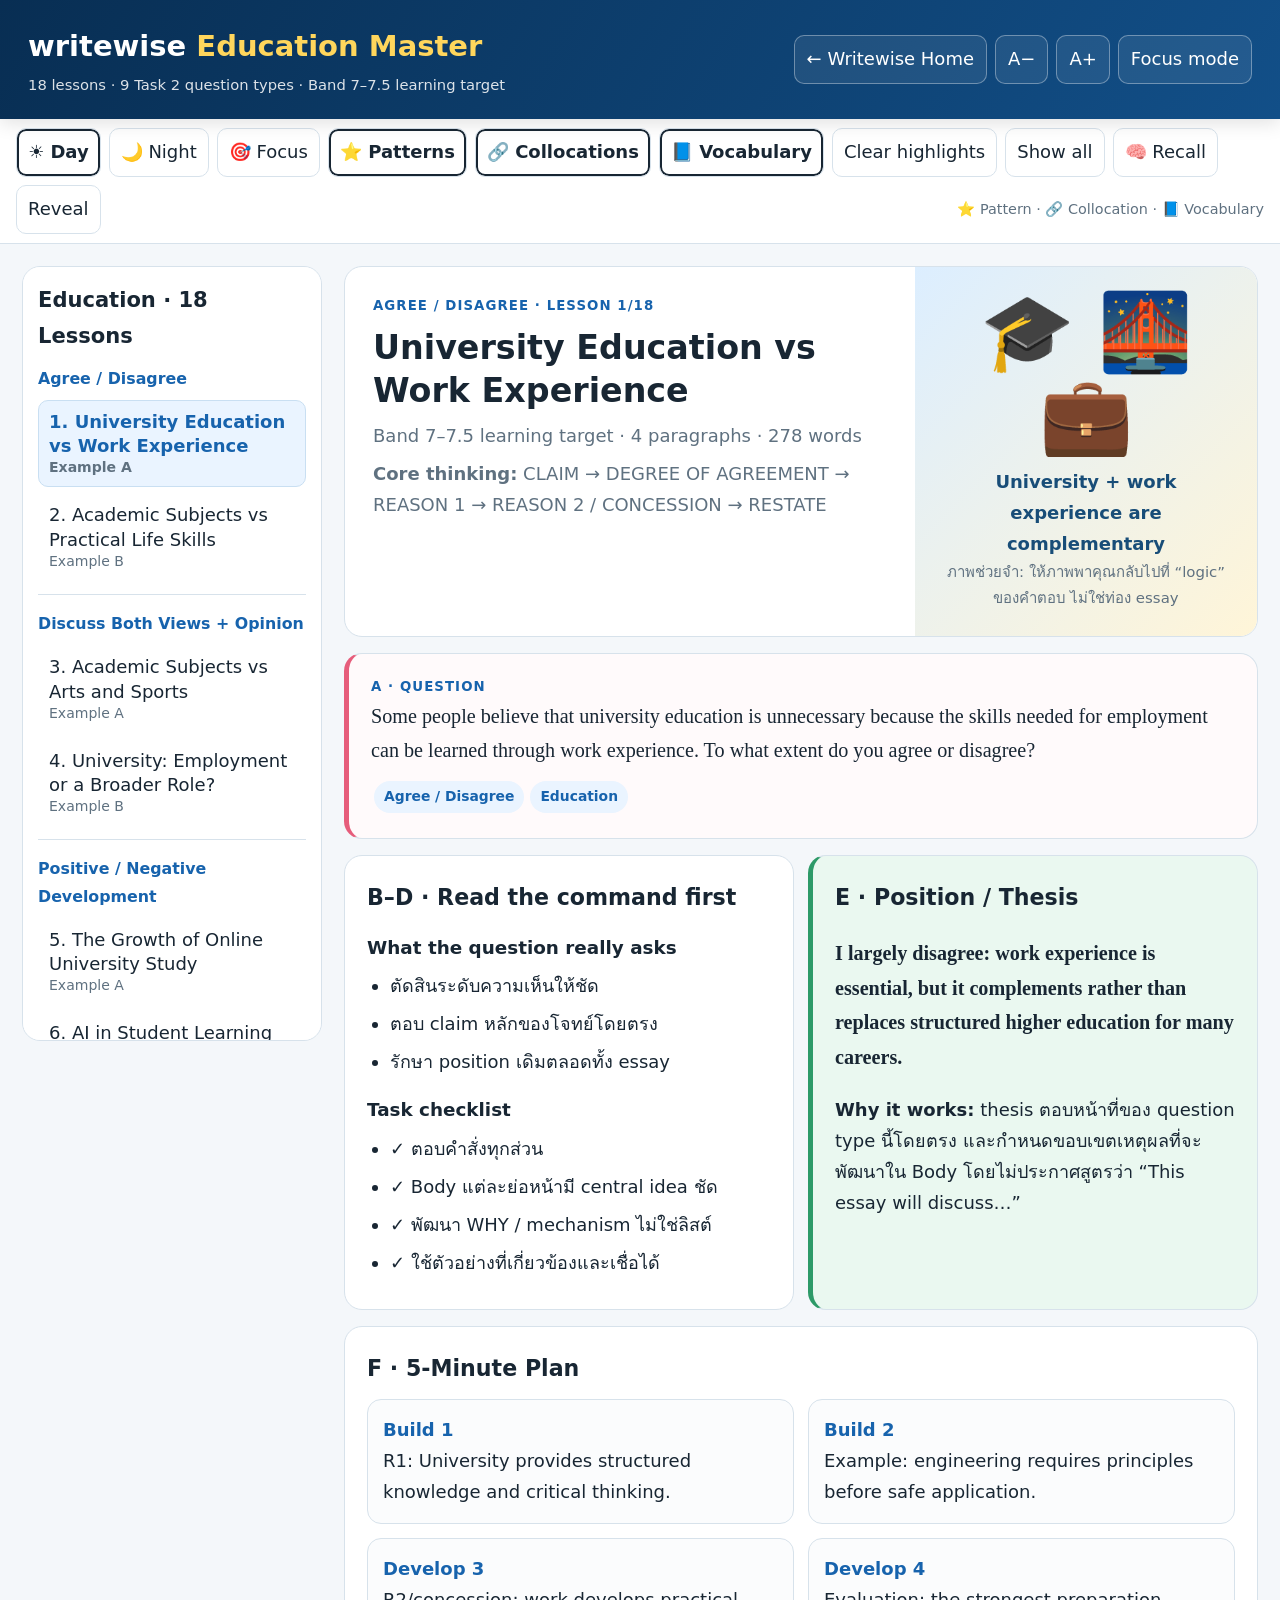
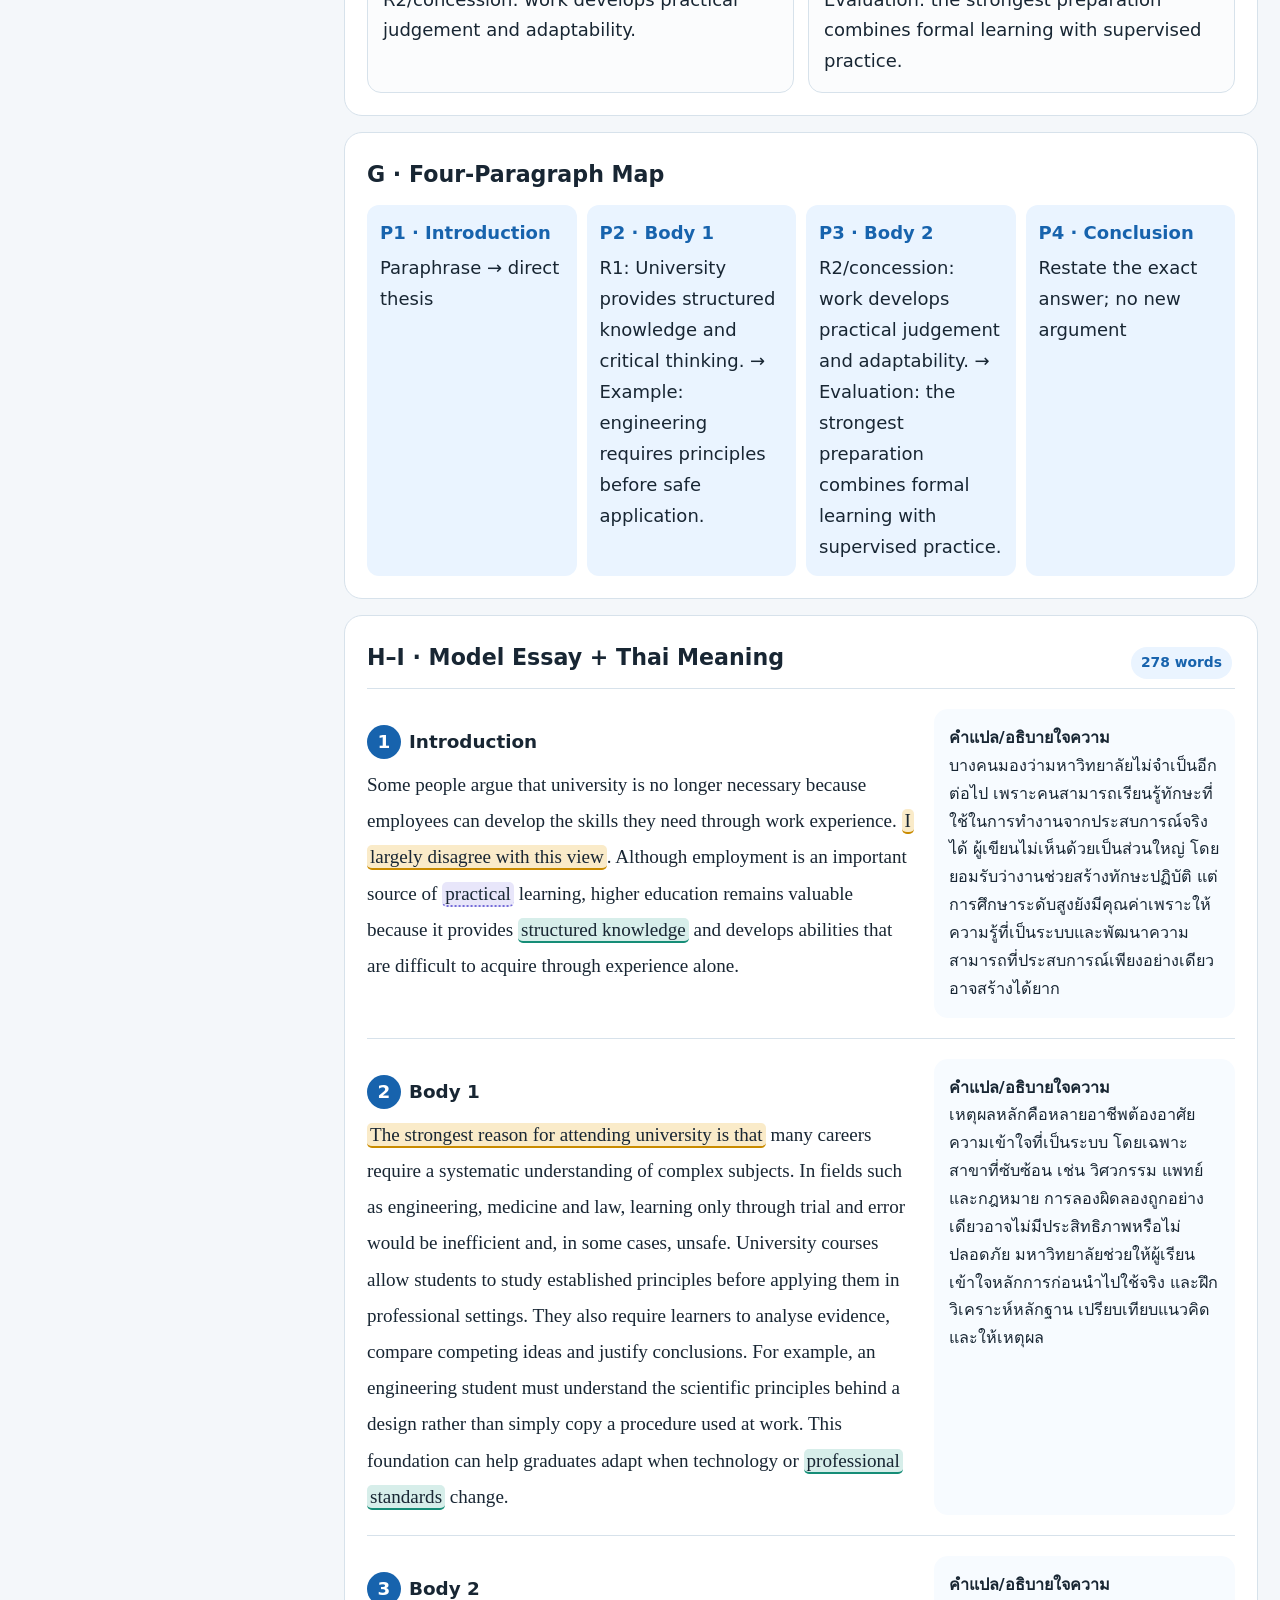
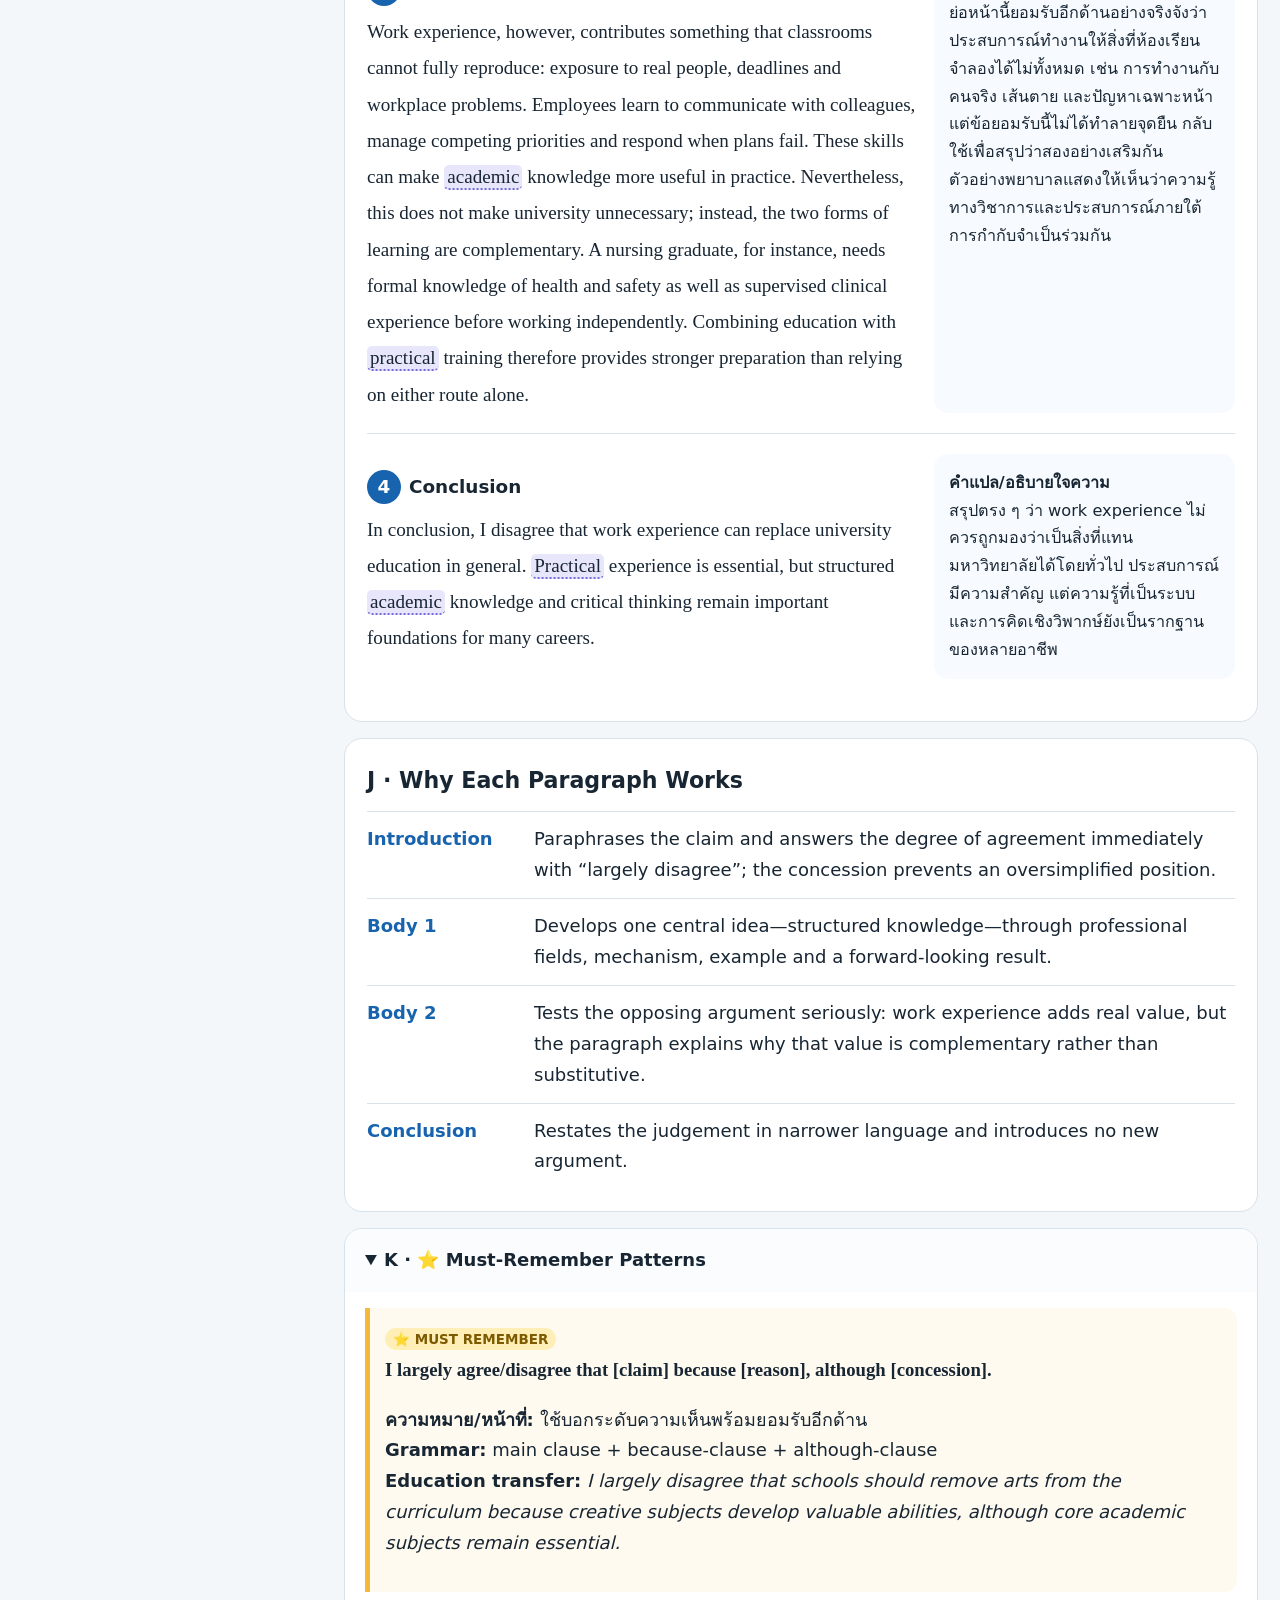
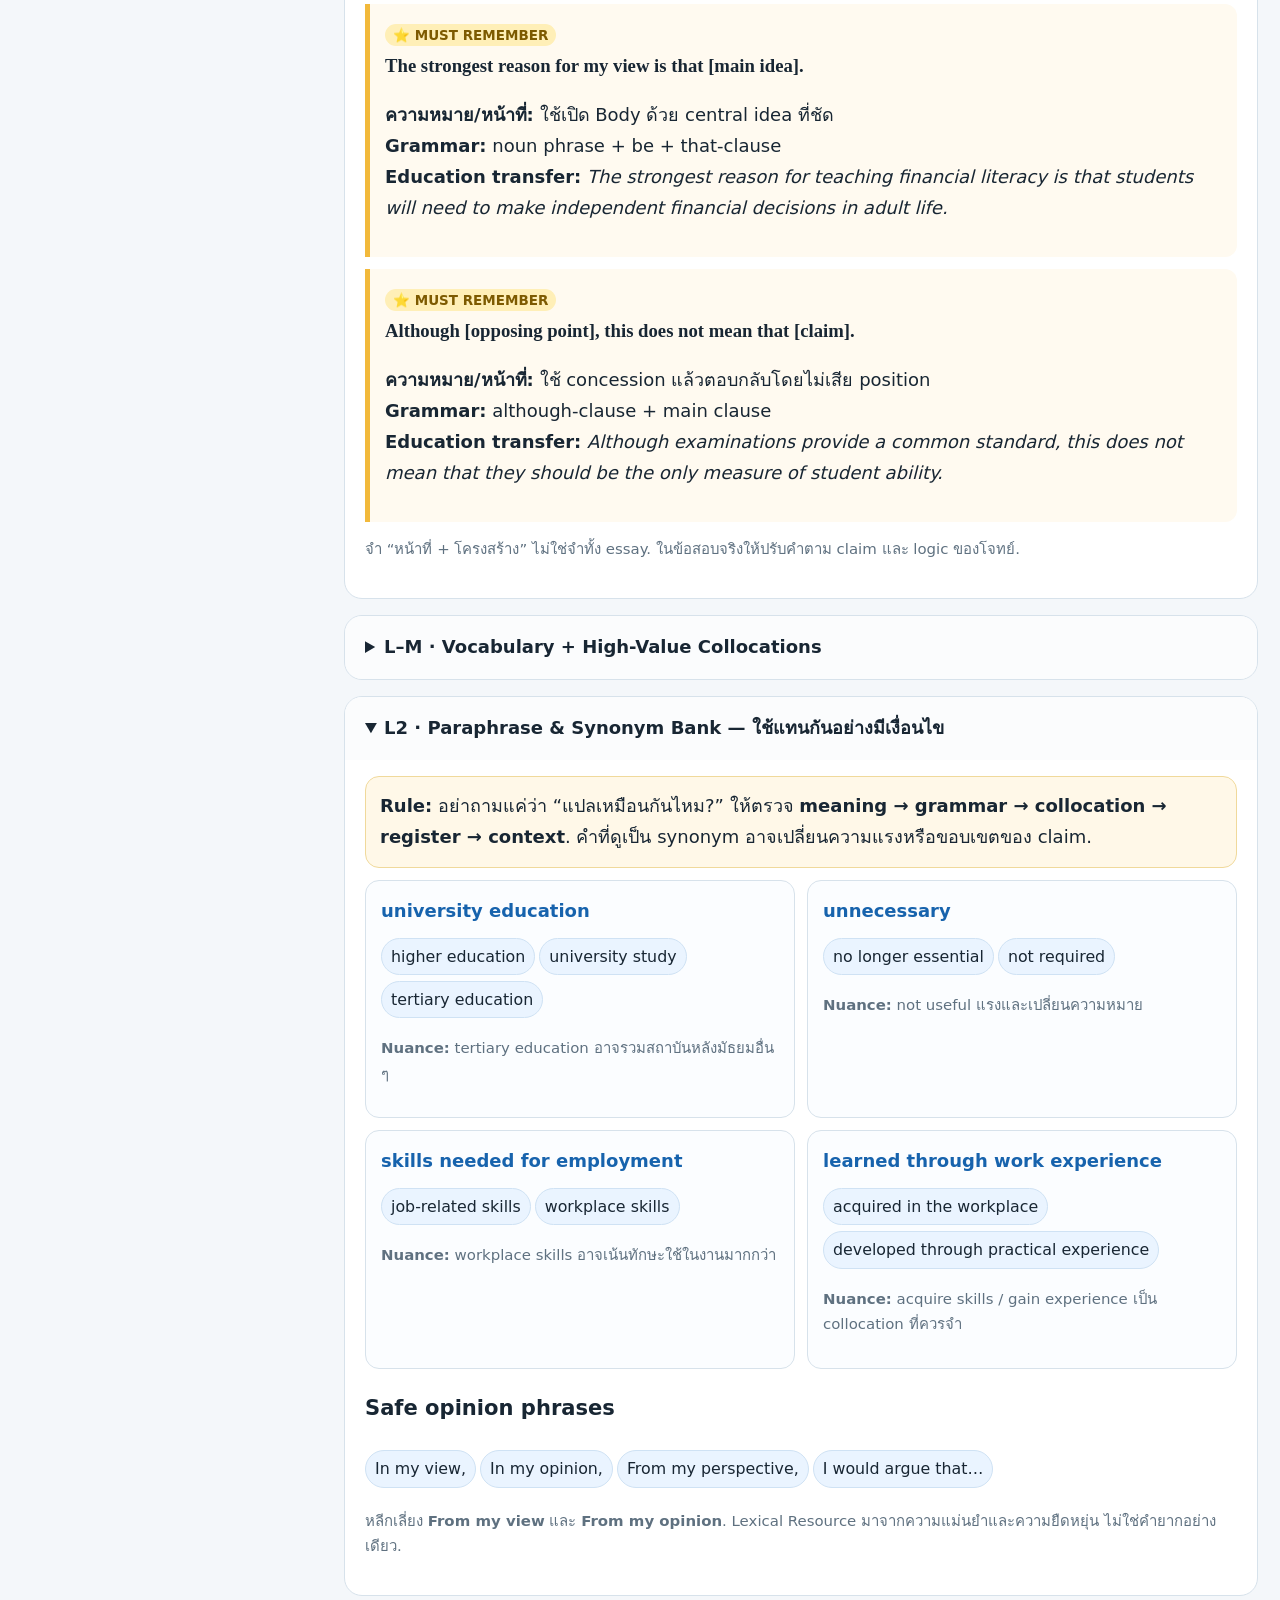
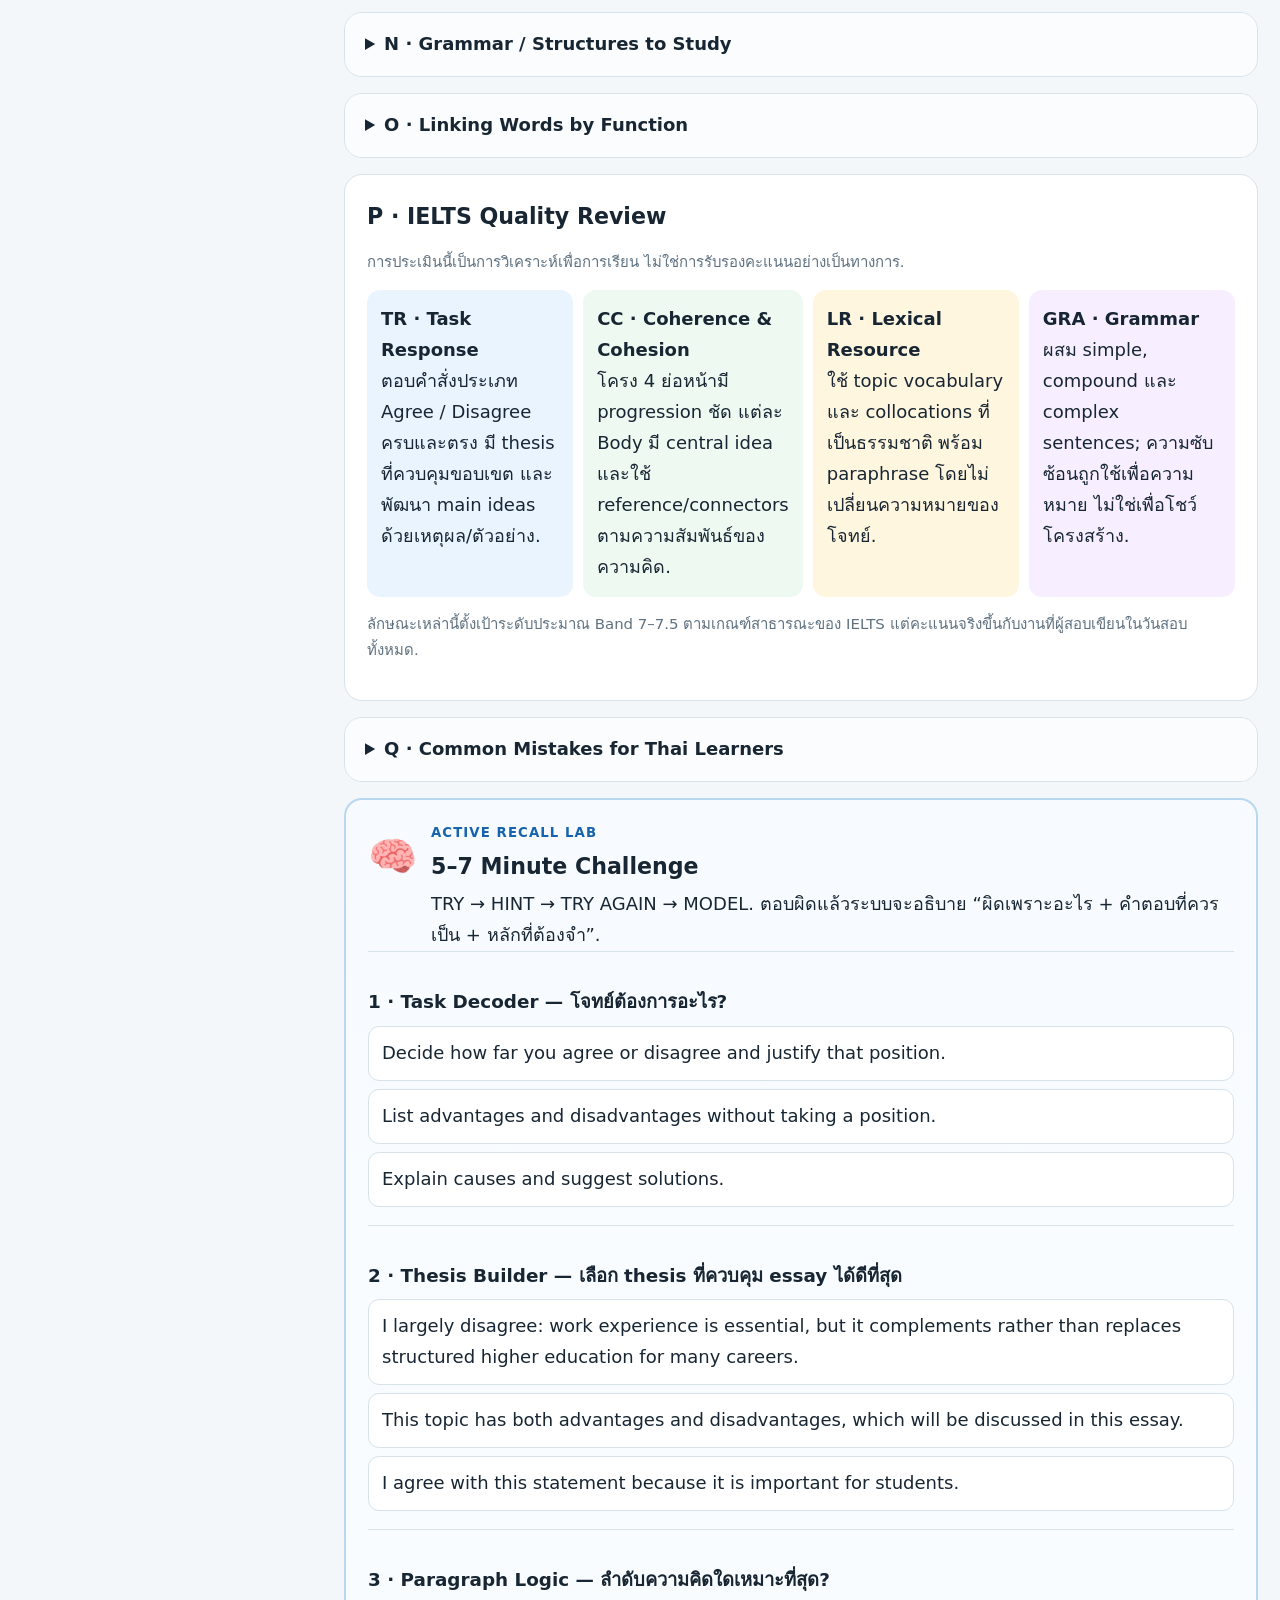
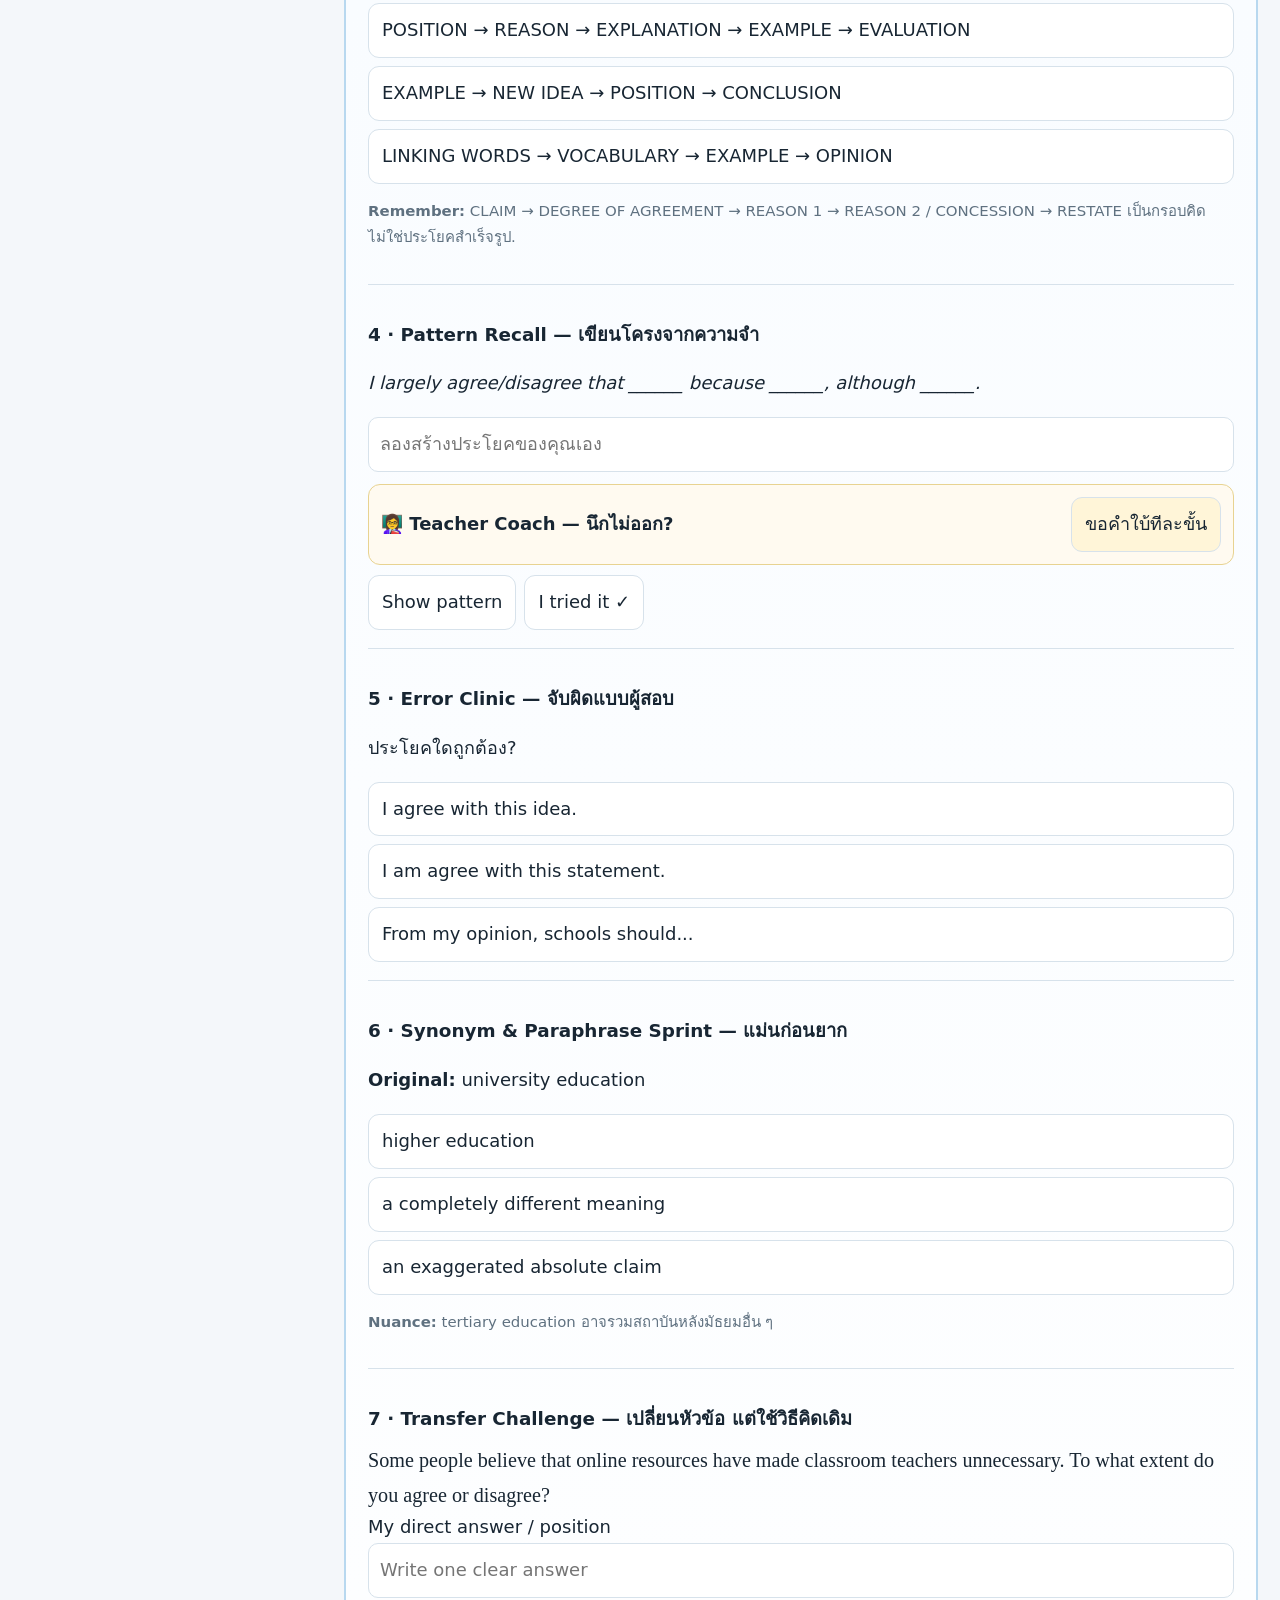
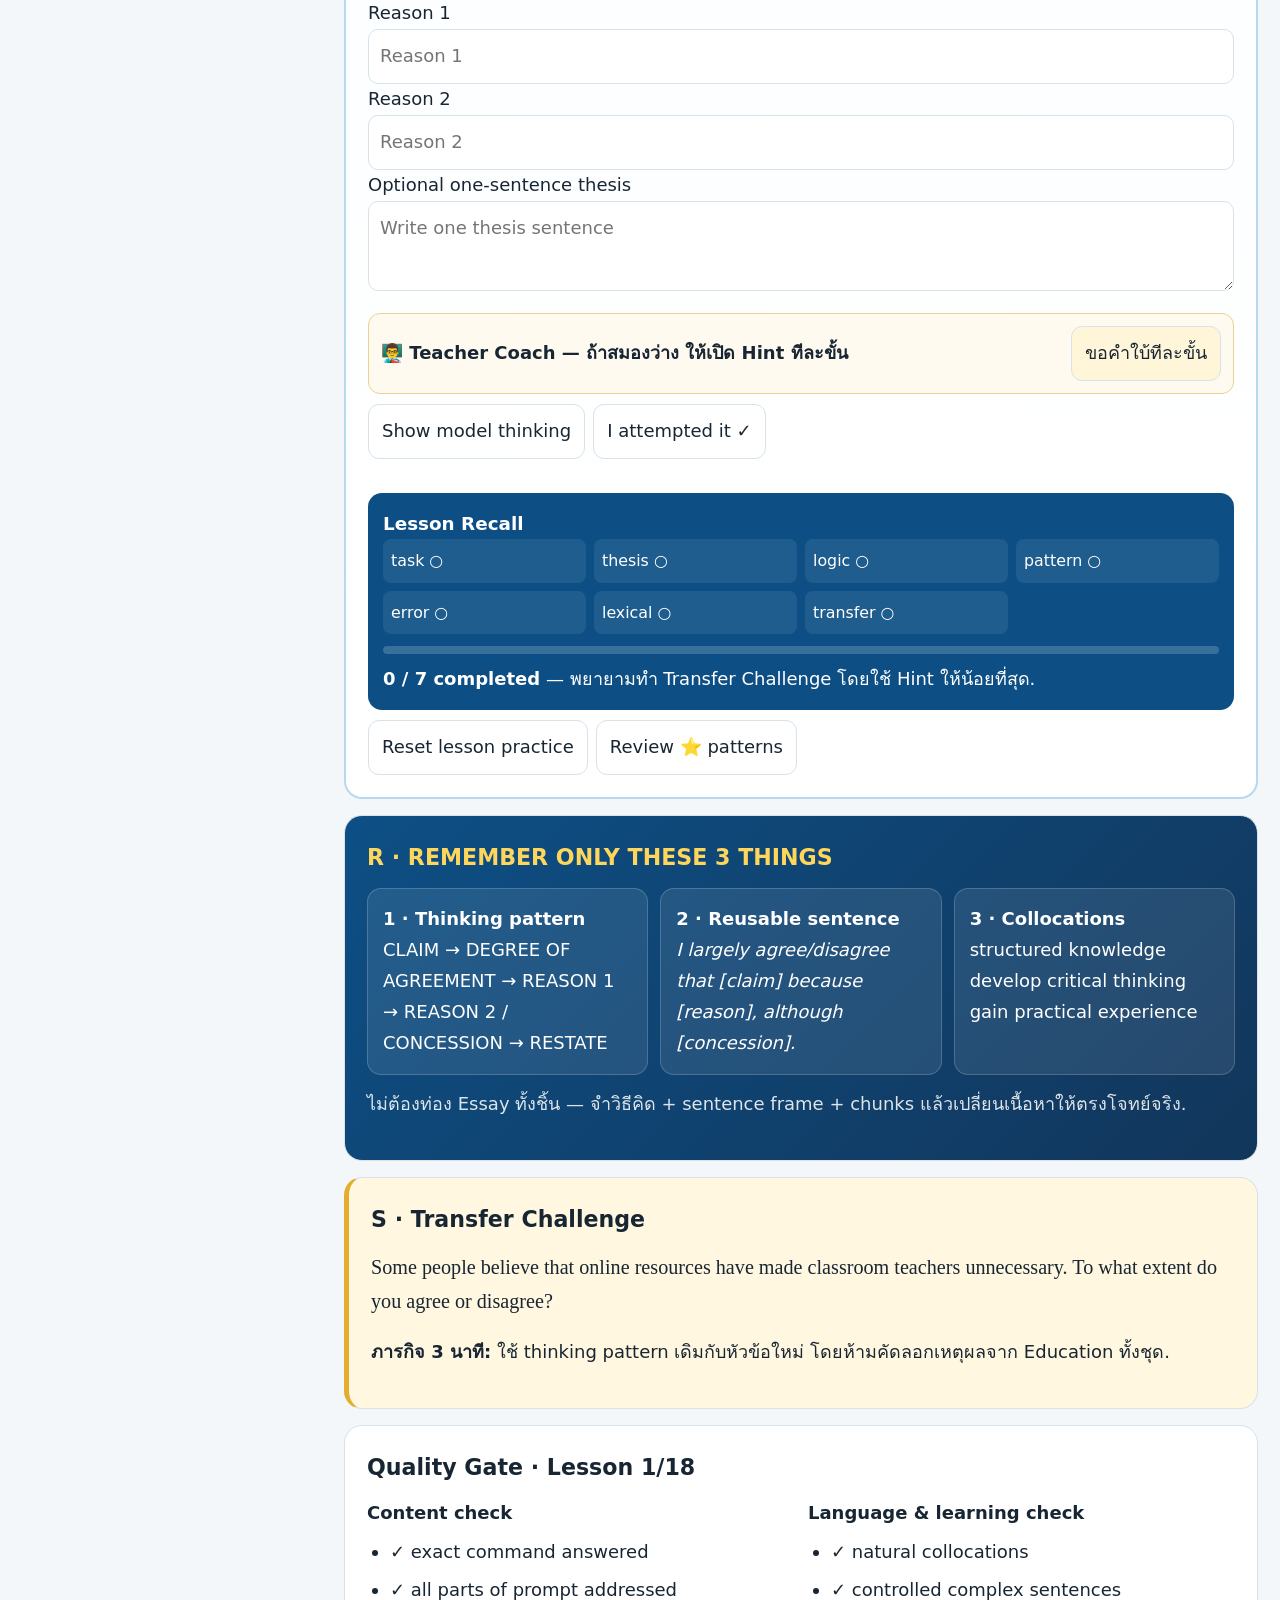
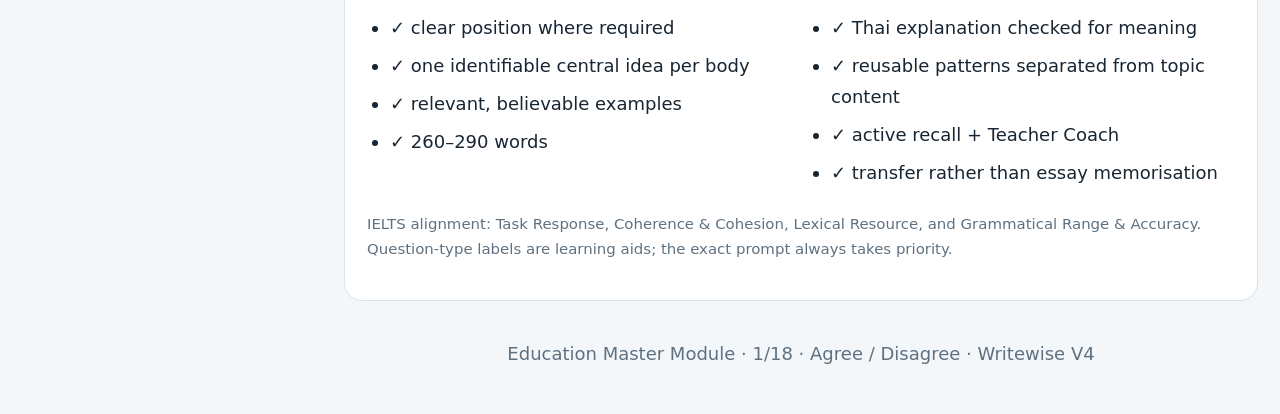
==== commit a8bfd8ea: "Enable Night Study and Visual Memory in Education Master" ====
--- a/education-master.html
+++ b/education-master.html
@@ -10,7 +10,8 @@
 details{overflow:hidden}summary{cursor:pointer;font-weight:800;padding:16px 20px;background:#fbfcfd}details .inside{padding:4px 20px 20px}.star{border-left:5px solid #f2b93b;background:#fffaf0;padding:15px;border-radius:0 12px 12px 0;margin:12px 0}.star .p{font-family:Georgia,"Times New Roman",serif;font-size:1.04em;font-weight:700}.tag{font-size:.75em;font-weight:800;color:#7d5a00;background:#ffefb7;border-radius:999px;padding:3px 8px}.tablewrap{overflow:auto}.tbl{width:100%;border-collapse:collapse;min-width:860px}.tbl th,.tbl td{text-align:left;vertical-align:top;padding:10px;border-bottom:1px solid var(--line)}.tbl th{background:#f4f8fb;color:var(--blue)}.collos{display:flex;gap:8px;flex-wrap:wrap}.collo{background:var(--green);border:1px solid #cce9d8;border-radius:999px;padding:7px 11px;font-weight:700}.lex-note{background:#fff8e8;border:1px solid #f0d99b;border-radius:14px;padding:14px;margin:12px 0}.syn-grid{display:grid;grid-template-columns:repeat(2,minmax(0,1fr));gap:12px}.syn-card{border:1px solid var(--line);border-radius:14px;padding:15px;background:#fbfdff}.syn-card h4{margin:0 0 8px;color:var(--blue)}.syn-chip{display:inline-block;margin:3px 4px 3px 0;padding:4px 9px;border-radius:999px;background:var(--sky);border:1px solid #cfe2f4;font-size:.88em}.micro,.source{font-size:.83em;color:var(--muted)}.func{display:grid;grid-template-columns:135px 1fr;gap:8px;padding:8px 0;border-bottom:1px solid var(--line)}.rubric{display:grid;grid-template-columns:repeat(4,1fr);gap:10px}.rubric div{border-radius:13px;padding:14px}.rubric div:nth-child(1){background:#eaf4ff}.rubric div:nth-child(2){background:#eef9f1}.rubric div:nth-child(3){background:#fff6df}.rubric div:nth-child(4){background:#f7efff}.wrong{background:#fff2f2;border-left:4px solid #d95656;padding:10px 12px;border-radius:0 10px 10px 0;margin:8px 0}.right{color:#146b49;font-weight:700}
 .lab{border:2px solid #b8d8ef;background:linear-gradient(180deg,#f7fbff,#fff)}.lab-intro{display:flex;gap:14px;align-items:flex-start}.lab-icon{font-size:2.2em}.challenge{border-top:1px solid var(--line);padding:18px 0}.challenge:first-of-type{border-top:0}.options{display:grid;gap:8px}.opt,.reveal,.coach-btn{width:100%;text-align:left;border:1px solid var(--line);background:#fff;border-radius:11px;padding:11px 13px;color:var(--ink)}.opt:hover,.reveal:hover,.coach-btn:hover{border-color:var(--blue);background:#f7fbff}.opt.correct{border-color:#4ca77b;background:#eaf8f0}.opt.wrongopt{border-color:#d98282;background:#fff1f1}.feedback{display:none;margin-top:10px;padding:12px;border-radius:10px;background:#f4f8fb}.feedback.show{display:block}.teach-point{margin-top:8px;padding-top:8px;border-top:1px solid var(--line)}.coach{margin-top:12px;border:1px solid #e8d391;background:#fffaf0;border-radius:12px;padding:12px}.coach-head{display:flex;gap:10px;align-items:center;justify-content:space-between}.coach-btn{width:auto;background:#fff5d8}.hint{display:none;margin-top:10px;padding:10px;border-left:4px solid #e3ad2d;background:#fff}.hint.show{display:block}.short-input,.short-area{width:100%;border:1px solid var(--line);border-radius:10px;padding:11px;background:#fff;color:var(--ink)}.short-area{min-height:90px}.lab-actions{display:flex;gap:8px;flex-wrap:wrap;margin-top:10px}.lab-actions .reveal{width:auto}.score{background:#0d4f85;color:#fff;border-radius:14px;padding:15px;margin-top:16px}.score-grid{display:grid;grid-template-columns:repeat(4,1fr);gap:8px;font-size:.88em}.score-grid div{background:rgba(255,255,255,.08);padding:8px;border-radius:8px}.progressbar{height:8px;background:rgba(255,255,255,.18);border-radius:8px;overflow:hidden;margin-top:12px}.progressbar i{display:block;height:100%;width:0;background:#ffd65c}.memory{background:linear-gradient(135deg,#0d4f85,#12365b);color:#fff}.memory h2{color:#ffd65c}.memory .grid3>div{background:rgba(255,255,255,.09);border:1px solid rgba(255,255,255,.18);border-radius:14px;padding:15px}.footer{text-align:center;color:var(--muted);padding:22px}.focus .secondary{display:none}.focus .para{grid-template-columns:1fr}.focus .para .th{display:none}.loading{padding:50px;text-align:center;color:var(--muted)}
 @media(max-width:1050px){.shell{grid-template-columns:1fr}.side{position:static;max-height:none}.type-group{display:inline-block;vertical-align:top;width:min(330px,90vw);margin-right:8px}.hero-grid,.grid2,.grid3,.rubric{grid-template-columns:1fr}.map{grid-template-columns:1fr 1fr}.para{grid-template-columns:1fr}.score-grid{grid-template-columns:repeat(2,1fr)}}@media(max-width:600px){body{font-size:16px}.top{position:static;padding:16px 13px}.topin{display:block}.controls{margin-top:10px}.shell{padding:10px}.hero h1{font-size:1.5em}.hero-copy{padding:20px}.memory-visual{min-height:210px}.map{grid-template-columns:1fr}.analysis-row{grid-template-columns:1fr}.card{padding:16px}.syn-grid{grid-template-columns:1fr}.score-grid{grid-template-columns:1fr}.visual-icon{font-size:3.2em}}@media print{.top,.side,.controls,.lab{display:none}.shell{display:block;padding:0}.card,.hero,details{break-inside:avoid}body{background:#fff}.inside{display:block!important}}
-</style></head>
+</style><link rel="stylesheet" href="assets/visual-memory.css">
+</head>
 <body><header class="top"><div class="topin"><div><div class="brand">writewise <span>Education Master</span></div><div class="sub">18 lessons · 9 Task 2 question types · Band 7–7.5 learning target</div></div><div class="controls"><a href="index.html">← Writewise Home</a><button id="smaller">A−</button><button id="larger">A+</button><button id="focus">Focus mode</button></div></div></header>
 <div class="shell"><aside class="side"><h3>Education · 18 Lessons</h3><div id="lessonNav"></div><div class="side-note">อ่านคำสั่งจริงก่อนจำ pattern เสมอ<br><br>Progress แบบฝึกเก็บใน browser เครื่องนี้ชั่วคราว และออกแบบไว้ให้ย้ายไป cloud ภายหลังได้</div></aside><main id="main"><div class="loading">กำลังโหลด Education Master…</div></main></div>
 <script id="lesson-data" type="application/json">{
@@ -119,7 +120,39 @@
         ],
         "I would largely disagree: online resources widen access and support self-paced review, but teachers still diagnose misunderstanding, adapt instruction and provide responsive guidance."
       ],
-      "wordCount": 278
+      "wordCount": 278,
+      "annotations": [
+        {
+          "text": "I largely disagree with this view",
+          "type": "pattern",
+          "priority": "must-remember"
+        },
+        {
+          "text": "The strongest reason for attending university is that",
+          "type": "pattern",
+          "priority": "must-remember"
+        },
+        {
+          "text": "structured knowledge",
+          "type": "collocation",
+          "priority": "must-remember"
+        },
+        {
+          "text": "professional standards",
+          "type": "collocation",
+          "priority": "useful"
+        },
+        {
+          "text": "academic",
+          "type": "vocabulary",
+          "priority": "useful"
+        },
+        {
+          "text": "practical",
+          "type": "vocabulary",
+          "priority": "useful"
+        }
+      ]
     },
     {
       "id": "agree-b",
@@ -222,7 +255,39 @@
         ],
         "I would largely disagree: employers should provide job-specific training, but individuals still need to develop transferable skills and take responsibility for continued learning."
       ],
-      "wordCount": 282
+      "wordCount": 282,
+      "annotations": [
+        {
+          "text": "I largely disagree with this view",
+          "type": "pattern",
+          "priority": "must-remember"
+        },
+        {
+          "text": "One reason schools should share this responsibility is that",
+          "type": "pattern",
+          "priority": "must-remember"
+        },
+        {
+          "text": "academic subjects",
+          "type": "collocation",
+          "priority": "must-remember"
+        },
+        {
+          "text": "practical life skills",
+          "type": "collocation",
+          "priority": "useful"
+        },
+        {
+          "text": "curriculum",
+          "type": "vocabulary",
+          "priority": "useful"
+        },
+        {
+          "text": "academic",
+          "type": "vocabulary",
+          "priority": "useful"
+        }
+      ]
     },
     {
       "id": "discuss-a",
@@ -325,7 +390,34 @@
         ],
         "Both sides address mobility, but I would prioritise public transport in dense cities because it can move more people using limited road space."
       ],
-      "wordCount": 278
+      "wordCount": 278,
+      "annotations": [
+        {
+          "text": "Both positions have merit, but I believe",
+          "type": "pattern",
+          "priority": "must-remember"
+        },
+        {
+          "text": "team sports",
+          "type": "collocation",
+          "priority": "must-remember"
+        },
+        {
+          "text": "written examinations",
+          "type": "collocation",
+          "priority": "useful"
+        },
+        {
+          "text": "curriculum",
+          "type": "vocabulary",
+          "priority": "useful"
+        },
+        {
+          "text": "academic",
+          "type": "vocabulary",
+          "priority": "useful"
+        }
+      ]
     },
     {
       "id": "discuss-b",
@@ -428,7 +520,34 @@
         ],
         "Profit is necessary for survival and investment, but companies also affect workers, consumers and the environment, so their role cannot be reduced to profit alone."
       ],
-      "wordCount": 285
+      "wordCount": 285,
+      "annotations": [
+        {
+          "text": "I believe universities should pursue both aims rather than",
+          "type": "pattern",
+          "priority": "must-remember"
+        },
+        {
+          "text": "career prospects",
+          "type": "collocation",
+          "priority": "must-remember"
+        },
+        {
+          "text": "professional practice",
+          "type": "collocation",
+          "priority": "useful"
+        },
+        {
+          "text": "adaptable",
+          "type": "vocabulary",
+          "priority": "useful"
+        },
+        {
+          "text": "specialism",
+          "type": "vocabulary",
+          "priority": "useful"
+        }
+      ]
     },
     {
       "id": "positive-a",
@@ -531,7 +650,34 @@
         ],
         "I would view the trend as largely positive because it reduces commuting and increases flexibility, provided that organisations maintain collaboration and support."
       ],
-      "wordCount": 282
+      "wordCount": 282,
+      "annotations": [
+        {
+          "text": "I regard this as a largely positive development",
+          "type": "pattern",
+          "priority": "must-remember"
+        },
+        {
+          "text": "campus attendance",
+          "type": "collocation",
+          "priority": "must-remember"
+        },
+        {
+          "text": "recorded lectures",
+          "type": "collocation",
+          "priority": "useful"
+        },
+        {
+          "text": "participation",
+          "type": "vocabulary",
+          "priority": "useful"
+        },
+        {
+          "text": "flexibility",
+          "type": "vocabulary",
+          "priority": "useful"
+        }
+      ]
     },
     {
       "id": "positive-b",
@@ -634,7 +780,34 @@
         ],
         "It is positive when AI handles routine support while employees retain responsibility for judgement, verification and important decisions."
       ],
-      "wordCount": 285
+      "wordCount": 285,
+      "annotations": [
+        {
+          "text": "I consider this a potentially positive development",
+          "type": "pattern",
+          "priority": "must-remember"
+        },
+        {
+          "text": "learning aid",
+          "type": "collocation",
+          "priority": "must-remember"
+        },
+        {
+          "text": "academic work",
+          "type": "collocation",
+          "priority": "useful"
+        },
+        {
+          "text": "personalised",
+          "type": "vocabulary",
+          "priority": "useful"
+        },
+        {
+          "text": "verify",
+          "type": "vocabulary",
+          "priority": "useful"
+        }
+      ]
     },
     {
       "id": "adv-a",
@@ -737,7 +910,34 @@
         ],
         "Working abroad can expand career and intercultural experience, but it may also create family separation, adjustment difficulties and financial uncertainty."
       ],
-      "wordCount": 271
+      "wordCount": 271,
+      "annotations": [
+        {
+          "text": "This choice can offer major academic and personal benefits, but it also creates",
+          "type": "pattern",
+          "priority": "must-remember"
+        },
+        {
+          "text": "intercultural awareness",
+          "type": "collocation",
+          "priority": "must-remember"
+        },
+        {
+          "text": "international tuition fees",
+          "type": "collocation",
+          "priority": "useful"
+        },
+        {
+          "text": "intercultural",
+          "type": "vocabulary",
+          "priority": "useful"
+        },
+        {
+          "text": "accreditation",
+          "type": "vocabulary",
+          "priority": "useful"
+        }
+      ]
     },
     {
       "id": "adv-b",
@@ -840,7 +1040,34 @@
         ],
         "Digital systems improve storage, search and remote access, but they create dependence on technology and require strong security and backup procedures."
       ],
-      "wordCount": 283
+      "wordCount": 283,
+      "annotations": [
+        {
+          "text": "This shift can make educational resources more flexible and interactive, but it also introduces",
+          "type": "pattern",
+          "priority": "must-remember"
+        },
+        {
+          "text": "digital learning materials",
+          "type": "collocation",
+          "priority": "must-remember"
+        },
+        {
+          "text": "interactive exercises",
+          "type": "collocation",
+          "priority": "useful"
+        },
+        {
+          "text": "interactive",
+          "type": "vocabulary",
+          "priority": "useful"
+        },
+        {
+          "text": "accessibility",
+          "type": "vocabulary",
+          "priority": "useful"
+        }
+      ]
     },
     {
       "id": "outweigh-a",
@@ -943,7 +1170,34 @@
         ],
         "For many knowledge-based jobs, the advantages can outweigh the disadvantages because flexibility and reduced commuting are substantial, while collaboration problems can often be managed through deliberate team practices."
       ],
-      "wordCount": 284
+      "wordCount": 284,
+      "annotations": [
+        {
+          "text": "I believe its advantages outweigh these disadvantages because",
+          "type": "pattern",
+          "priority": "must-remember"
+        },
+        {
+          "text": "direct interaction",
+          "type": "collocation",
+          "priority": "must-remember"
+        },
+        {
+          "text": "practical training",
+          "type": "collocation",
+          "priority": "useful"
+        },
+        {
+          "text": "participation",
+          "type": "vocabulary",
+          "priority": "useful"
+        },
+        {
+          "text": "flexibility",
+          "type": "vocabulary",
+          "priority": "useful"
+        }
+      ]
     },
     {
       "id": "outweigh-b",
@@ -1046,7 +1300,34 @@
         ],
         "The benefits outweigh the costs only when infrastructure has lasting public value and spending is controlled; otherwise, short-term tourism gains may not justify the expense."
       ],
-      "wordCount": 279
+      "wordCount": 279,
+      "annotations": [
+        {
+          "text": "I believe the advantages generally outweigh the disadvantages when",
+          "type": "pattern",
+          "priority": "must-remember"
+        },
+        {
+          "text": "financial pressure",
+          "type": "collocation",
+          "priority": "must-remember"
+        },
+        {
+          "text": "intercultural communication",
+          "type": "collocation",
+          "priority": "useful"
+        },
+        {
+          "text": "intercultural",
+          "type": "vocabulary",
+          "priority": "useful"
+        },
+        {
+          "text": "adaptability",
+          "type": "vocabulary",
+          "priority": "useful"
+        }
+      ]
     },
     {
       "id": "problems-a",
@@ -1149,7 +1430,34 @@
         ],
         "Weak communication can cause errors and poor teamwork; employers can address it through supervised projects, feedback and communication training tied to real tasks."
       ],
-      "wordCount": 281
+      "wordCount": 281,
+      "annotations": [
+        {
+          "text": "Schools can address the problem by",
+          "type": "pattern",
+          "priority": "must-remember"
+        },
+        {
+          "text": "repayment obligations",
+          "type": "collocation",
+          "priority": "must-remember"
+        },
+        {
+          "text": "financial literacy",
+          "type": "collocation",
+          "priority": "useful"
+        },
+        {
+          "text": "readiness",
+          "type": "vocabulary",
+          "priority": "useful"
+        },
+        {
+          "text": "literacy",
+          "type": "vocabulary",
+          "priority": "useful"
+        }
+      ]
     },
     {
       "id": "problems-b",
@@ -1252,7 +1560,34 @@
         ],
         "Chronic stress can reduce concentration and increase turnover; employers can respond by improving workload planning, manager support and access to professional help."
       ],
-      "wordCount": 276
+      "wordCount": 276,
+      "annotations": [
+        {
+          "text": "Schools and parents can respond by",
+          "type": "pattern",
+          "priority": "must-remember"
+        },
+        {
+          "text": "academic pressure",
+          "type": "collocation",
+          "priority": "must-remember"
+        },
+        {
+          "text": "sustained stress",
+          "type": "collocation",
+          "priority": "useful"
+        },
+        {
+          "text": "assessment",
+          "type": "vocabulary",
+          "priority": "useful"
+        },
+        {
+          "text": "counselling",
+          "type": "vocabulary",
+          "priority": "useful"
+        }
+      ]
     },
     {
       "id": "causes-a",
@@ -1355,7 +1690,34 @@
         ],
         "Declining use may reflect unreliable or inconvenient services; more frequent routes, better connections and real-time information could make public transport more attractive."
       ],
-      "wordCount": 290
+      "wordCount": 290,
+      "annotations": [
+        {
+          "text": "This trend is likely to result from",
+          "type": "pattern",
+          "priority": "must-remember"
+        },
+        {
+          "text": "science-related subjects",
+          "type": "collocation",
+          "priority": "must-remember"
+        },
+        {
+          "text": "career pathway",
+          "type": "collocation",
+          "priority": "useful"
+        },
+        {
+          "text": "mentoring",
+          "type": "vocabulary",
+          "priority": "useful"
+        },
+        {
+          "text": "qualification",
+          "type": "vocabulary",
+          "priority": "useful"
+        }
+      ]
     },
     {
       "id": "causes-b",
@@ -1458,7 +1820,34 @@
         ],
         "The gap may result from unequal facilities and financial barriers; targeted investment, transport support and affordable primary care can reduce unequal access."
       ],
-      "wordCount": 287
+      "wordCount": 287,
+      "annotations": [
+        {
+          "text": "The main causes are",
+          "type": "pattern",
+          "priority": "must-remember"
+        },
+        {
+          "text": "educational opportunity",
+          "type": "collocation",
+          "priority": "must-remember"
+        },
+        {
+          "text": "low-income families",
+          "type": "collocation",
+          "priority": "useful"
+        },
+        {
+          "text": "inequality",
+          "type": "vocabulary",
+          "priority": "useful"
+        },
+        {
+          "text": "means-tested",
+          "type": "vocabulary",
+          "priority": "useful"
+        }
+      ]
     },
     {
       "id": "two-a",
@@ -1561,7 +1950,39 @@
         ],
         "Career changes are becoming more common because industries evolve and people seek better-fitting work; overall, this is positive when workers can retrain without severe financial insecurity."
       ],
-      "wordCount": 286
+      "wordCount": 286,
+      "annotations": [
+        {
+          "text": "This is happening because",
+          "type": "pattern",
+          "priority": "must-remember"
+        },
+        {
+          "text": "I consider the trend positive overall",
+          "type": "pattern",
+          "priority": "must-remember"
+        },
+        {
+          "text": "part-time degree",
+          "type": "collocation",
+          "priority": "must-remember"
+        },
+        {
+          "text": "lifelong learning",
+          "type": "collocation",
+          "priority": "useful"
+        },
+        {
+          "text": "lifelong",
+          "type": "vocabulary",
+          "priority": "useful"
+        },
+        {
+          "text": "qualification",
+          "type": "vocabulary",
+          "priority": "useful"
+        }
+      ]
     },
     {
       "id": "two-b",
@@ -1664,7 +2085,39 @@
         ],
         "AI financial tools are common because they are accessible and responsive; the trend can be positive for routine guidance, provided that users verify important decisions and understand privacy risks."
       ],
-      "wordCount": 274
+      "wordCount": 274,
+      "annotations": [
+        {
+          "text": "This has become common because",
+          "type": "pattern",
+          "priority": "must-remember"
+        },
+        {
+          "text": "I believe the trend can be positive, provided that",
+          "type": "pattern",
+          "priority": "must-remember"
+        },
+        {
+          "text": "AI tools",
+          "type": "collocation",
+          "priority": "must-remember"
+        },
+        {
+          "text": "independent practice",
+          "type": "collocation",
+          "priority": "useful"
+        },
+        {
+          "text": "responsive",
+          "type": "vocabulary",
+          "priority": "useful"
+        },
+        {
+          "text": "personalised",
+          "type": "vocabulary",
+          "priority": "useful"
+        }
+      ]
     },
     {
       "id": "direct-a",
@@ -1767,7 +2220,34 @@
         ],
         "High-capacity public transport and safe walking/cycling networks should receive priority in dense areas, while elected authorities should decide with technical evidence and public consultation."
       ],
-      "wordCount": 284
+      "wordCount": 284,
+      "annotations": [
+        {
+          "text": "In my view, schools should prioritise",
+          "type": "pattern",
+          "priority": "must-remember"
+        },
+        {
+          "text": "financial literacy",
+          "type": "collocation",
+          "priority": "must-remember"
+        },
+        {
+          "text": "digital judgement",
+          "type": "collocation",
+          "priority": "useful"
+        },
+        {
+          "text": "judgement",
+          "type": "vocabulary",
+          "priority": "useful"
+        },
+        {
+          "text": "literacy",
+          "type": "vocabulary",
+          "priority": "useful"
+        }
+      ]
     },
     {
       "id": "direct-b",
@@ -1870,7 +2350,34 @@
         ],
         "Essential healthcare should be publicly guaranteed, while funding can come mainly from taxation with limited personal contributions for non-essential services where appropriate."
       ],
-      "wordCount": 286
+      "wordCount": 286,
+      "annotations": [
+        {
+          "text": "I do not believe universal free tuition is the most effective approach",
+          "type": "pattern",
+          "priority": "must-remember"
+        },
+        {
+          "text": "financial barrier",
+          "type": "collocation",
+          "priority": "must-remember"
+        },
+        {
+          "text": "public funding",
+          "type": "collocation",
+          "priority": "useful"
+        },
+        {
+          "text": "tuition",
+          "type": "vocabulary",
+          "priority": "useful"
+        },
+        {
+          "text": "subsidy",
+          "type": "vocabulary",
+          "priority": "useful"
+        }
+      ]
     }
   ],
   "lexicon": {
@@ -2952,7 +3459,122 @@
       "overall",
       "on balance"
     ]
-  }
+  },
+  "vocabCoach": {
+    "academic": {
+      "definition": "connected with education, study, or scholarly work",
+      "family": "academy · academic · academically"
+    },
+    "practical": {
+      "definition": "related to real action or use rather than theory alone",
+      "family": "practice · practical · practically"
+    },
+    "curriculum": {
+      "definition": "the subjects and learning activities included in a course or school programme",
+      "family": "curriculum · curricular"
+    },
+    "employability": {
+      "definition": "the skills and qualities that help someone get and keep suitable work",
+      "family": "employ · employment · employable · employability"
+    },
+    "prospect": {
+      "definition": "a possibility or chance of future success",
+      "family": "prospect · prospective"
+    },
+    "participation": {
+      "definition": "the act of taking part in an activity",
+      "family": "participate · participant · participation"
+    },
+    "flexibility": {
+      "definition": "the ability to change or adapt arrangements easily",
+      "family": "flexible · flexibility · flexibly"
+    },
+    "personalised": {
+      "definition": "designed to suit the needs of a particular person",
+      "family": "personal · personalise · personalised · personalisation"
+    },
+    "verify": {
+      "definition": "to check that information is true, accurate, or reliable",
+      "family": "verify · verification · verifiable"
+    },
+    "intercultural": {
+      "definition": "involving communication or understanding between different cultures",
+      "family": "culture · cultural · intercultural"
+    },
+    "accreditation": {
+      "definition": "official approval that a programme or institution meets required standards",
+      "family": "accredit · accredited · accreditation"
+    },
+    "interactive": {
+      "definition": "allowing active two-way participation or response",
+      "family": "interact · interaction · interactive"
+    },
+    "accessibility": {
+      "definition": "how easy something is to reach, use, or understand",
+      "family": "access · accessible · accessibility"
+    },
+    "barrier": {
+      "definition": "something that prevents progress or makes access difficult",
+      "family": "barrier · barriers"
+    },
+    "adaptability": {
+      "definition": "the ability to adjust successfully to new conditions",
+      "family": "adapt · adaptable · adaptability"
+    },
+    "readiness": {
+      "definition": "the state of being prepared for something",
+      "family": "ready · readiness"
+    },
+    "literacy": {
+      "definition": "knowledge and competence in a particular area",
+      "family": "literate · literacy"
+    },
+    "assessment": {
+      "definition": "the process of judging or measuring performance",
+      "family": "assess · assessment"
+    },
+    "counselling": {
+      "definition": "professional guidance and support for personal or emotional difficulties",
+      "family": "counsel · counsellor · counselling"
+    },
+    "perception": {
+      "definition": "the way a person understands or interprets something",
+      "family": "perceive · perception"
+    },
+    "pathway": {
+      "definition": "a route or sequence that leads to a particular result",
+      "family": "path · pathway"
+    },
+    "inequality": {
+      "definition": "an unfair difference in access, resources, or outcomes",
+      "family": "equal · unequal · equality · inequality"
+    },
+    "lifelong": {
+      "definition": "continuing throughout a person's life",
+      "family": "life · lifelong"
+    },
+    "qualification": {
+      "definition": "an official award or record showing education, training, or competence",
+      "family": "qualify · qualified · qualification"
+    },
+    "responsive": {
+      "definition": "able to react appropriately and quickly to needs or changes",
+      "family": "respond · response · responsive"
+    },
+    "judgement": {
+      "definition": "the ability to make sensible decisions after considering information",
+      "family": "judge · judgement"
+    },
+    "tuition": {
+      "definition": "teaching, especially at college or university; in tuition fees, the cost of instruction",
+      "family": "tuition · tutor"
+    },
+    "subsidy": {
+      "definition": "money provided to reduce the cost of a service or activity",
+      "family": "subsidise · subsidy · subsidised"
+    }
+  },
+  "visualMemoryVersion": 1
 }</script>
 <script>
 
@@ -3045,4 +3667,5 @@
 document.getElementById('focus').onclick=()=>{document.body.classList.toggle('focus');document.getElementById('focus').textContent=document.body.classList.contains('focus')?'Show study notes':'Focus mode'};
 function init(){try{DATA=JSON.parse(document.getElementById('lesson-data').textContent);buildNav();const id=location.hash.slice(1);openLesson(DATA.lessons.some(x=>x.id===id)?id:DATA.lessons[0].id)}catch(e){document.getElementById('main').innerHTML=`<section class="card"><h2>ไม่สามารถโหลดบทเรียนได้</h2><p>${esc(e.message)}</p></section>`}}
 init();
-</script></body></html>+</script><script src="assets/visual-memory.js"></script>
+</body></html>
--- a/assets/visual-memory.css
+++ b/assets/visual-memory.css
@@ -0,0 +1,35 @@
+/* Writewise Visual Memory & Night Study System */
+.memory-toolbar{position:sticky;top:0;z-index:15;background:color-mix(in srgb,var(--white) 94%,transparent);backdrop-filter:blur(12px);border-bottom:1px solid var(--line);padding:9px 16px}
+.memory-toolbar .memory-inner{max-width:1480px;margin:auto;display:flex;gap:8px;align-items:center;flex-wrap:wrap}
+.memory-toolbar button{border:1px solid var(--line);background:var(--white);color:var(--ink);border-radius:10px;padding:8px 11px;min-height:42px}
+.memory-toolbar button.active{box-shadow:inset 0 0 0 2px currentColor;font-weight:800}
+.memory-legend{font-size:.8em;color:var(--muted);margin-left:auto}
+.memory-mark{border-radius:5px;padding:1px 3px;cursor:pointer;box-decoration-break:clone;-webkit-box-decoration-break:clone;transition:background .15s,color .15s}
+.hl-pattern{background:rgba(235,177,40,.25);border-bottom:2px solid #c98b00}
+.hl-collocation{background:rgba(36,163,137,.18);border-bottom:2px solid #168d77}
+.hl-vocabulary{background:rgba(111,103,220,.16);border-bottom:2px dotted #756dd8}
+body.hide-pattern .hl-pattern,body.hide-collocation .hl-collocation,body.hide-vocabulary .hl-vocabulary{background:transparent;border-bottom-color:transparent}
+body.recall-mode .memory-mark:not(.revealed){color:transparent!important;text-shadow:none!important;background:repeating-linear-gradient(135deg,rgba(110,125,135,.18),rgba(110,125,135,.18) 5px,rgba(110,125,135,.08) 5px,rgba(110,125,135,.08) 10px);border:1px dashed var(--muted);min-width:3.2em;display:inline-block}
+.coach-pop{position:fixed;z-index:40;right:18px;bottom:18px;width:min(430px,calc(100vw - 28px));max-height:min(72vh,680px);overflow:auto;background:var(--white);color:var(--ink);border:1px solid var(--line);border-radius:18px;box-shadow:0 18px 60px rgba(0,0,0,.25);padding:18px;display:none}
+.coach-pop.open{display:block}.coach-pop h3{margin:0 34px 8px 0}.coach-pop .close-coach{position:absolute;right:12px;top:10px;border:0;background:transparent;color:var(--ink);font-size:1.4em}
+.coach-pop .coach-label{font-size:.75em;font-weight:800;letter-spacing:.08em;text-transform:uppercase;color:var(--muted)}
+.coach-pop .coach-block{border-top:1px solid var(--line);padding-top:10px;margin-top:10px}.coach-pop .coach-actions{display:flex;gap:8px;flex-wrap:wrap;margin-top:12px}
+.coach-pop button{border:1px solid var(--line);background:var(--white);color:var(--ink);border-radius:9px;padding:8px 10px}.review-star.active{background:var(--gold)}
+body[data-theme=night]{--bg:#0f171d;--white:#182229;--ink:#d7e2e4;--muted:#9eafb5;--line:#34454d;--sky:#172b39;--pink:#2b2029;--green:#183229;--gold:#332d1d;--blue:#8bbce8;--navy:#0b1c29;background:#0f171d;color:#d7e2e4}
+body[data-theme=night] .top{background:linear-gradient(120deg,#071a28,#0d314b)}
+body[data-theme=night] .card,body[data-theme=night] details,body[data-theme=night] .side,body[data-theme=night] .hero,body[data-theme=night] .mini,body[data-theme=night] .syn-card,body[data-theme=night] .memory-toolbar,body[data-theme=night] .coach-pop{background:#182229;color:#d7e2e4}
+body[data-theme=night] .para .th,body[data-theme=night] .tbl th,body[data-theme=night] details>summary,body[data-theme=night] .feedback{background:#14242d;color:#d7e2e4}
+body[data-theme=night] .thesis{background:#173027}body[data-theme=night] .q{background:#271d25}
+body[data-theme=night] .lex-note,body[data-theme=night] .coach{background:#2c281b;border-color:#5c5230}
+body[data-theme=night] .lab{background:linear-gradient(180deg,#13232c,#182229);border-color:#355a70}
+body[data-theme=night] .opt,body[data-theme=night] .reveal,body[data-theme=night] .coach-btn,body[data-theme=night] .short-input,body[data-theme=night] .short-area,body[data-theme=night] .memory-toolbar button,body[data-theme=night] .coach-pop button{background:#111c22;color:#d7e2e4}
+body[data-theme=night] .wrong{background:#321f22}body[data-theme=night] .right{color:#8bd7b6}
+body[data-theme=night] .hl-pattern{background:rgba(221,169,62,.22);border-bottom-color:#d4a53d}
+body[data-theme=night] .hl-collocation{background:rgba(77,178,153,.18);border-bottom-color:#62bfa8}
+body[data-theme=night] .hl-vocabulary{background:rgba(126,132,210,.18);border-bottom-color:#9aa1e7}
+body[data-theme=night] .memory-visual{background:linear-gradient(135deg,#142d3d,#302a1c)}
+body[data-theme=night] .map div{background:#172b39}body[data-theme=night] .collo{background:#17362e;border-color:#285f50}
+body[data-theme=night] .syn-chip{background:#192f40;border-color:#31536a}
+body[data-theme=night] .rubric div:nth-child(1),body[data-theme=night] .rubric div:nth-child(2),body[data-theme=night] .rubric div:nth-child(3),body[data-theme=night] .rubric div:nth-child(4){background:#17252d}
+body.focus .secondary,body.focus .memory-visual .micro{display:none!important}
+@media(max-width:760px){.memory-toolbar{position:static}.memory-legend{width:100%;margin-left:0}.coach-pop{right:14px;bottom:14px}.memory-toolbar button{flex:1 1 auto}}
